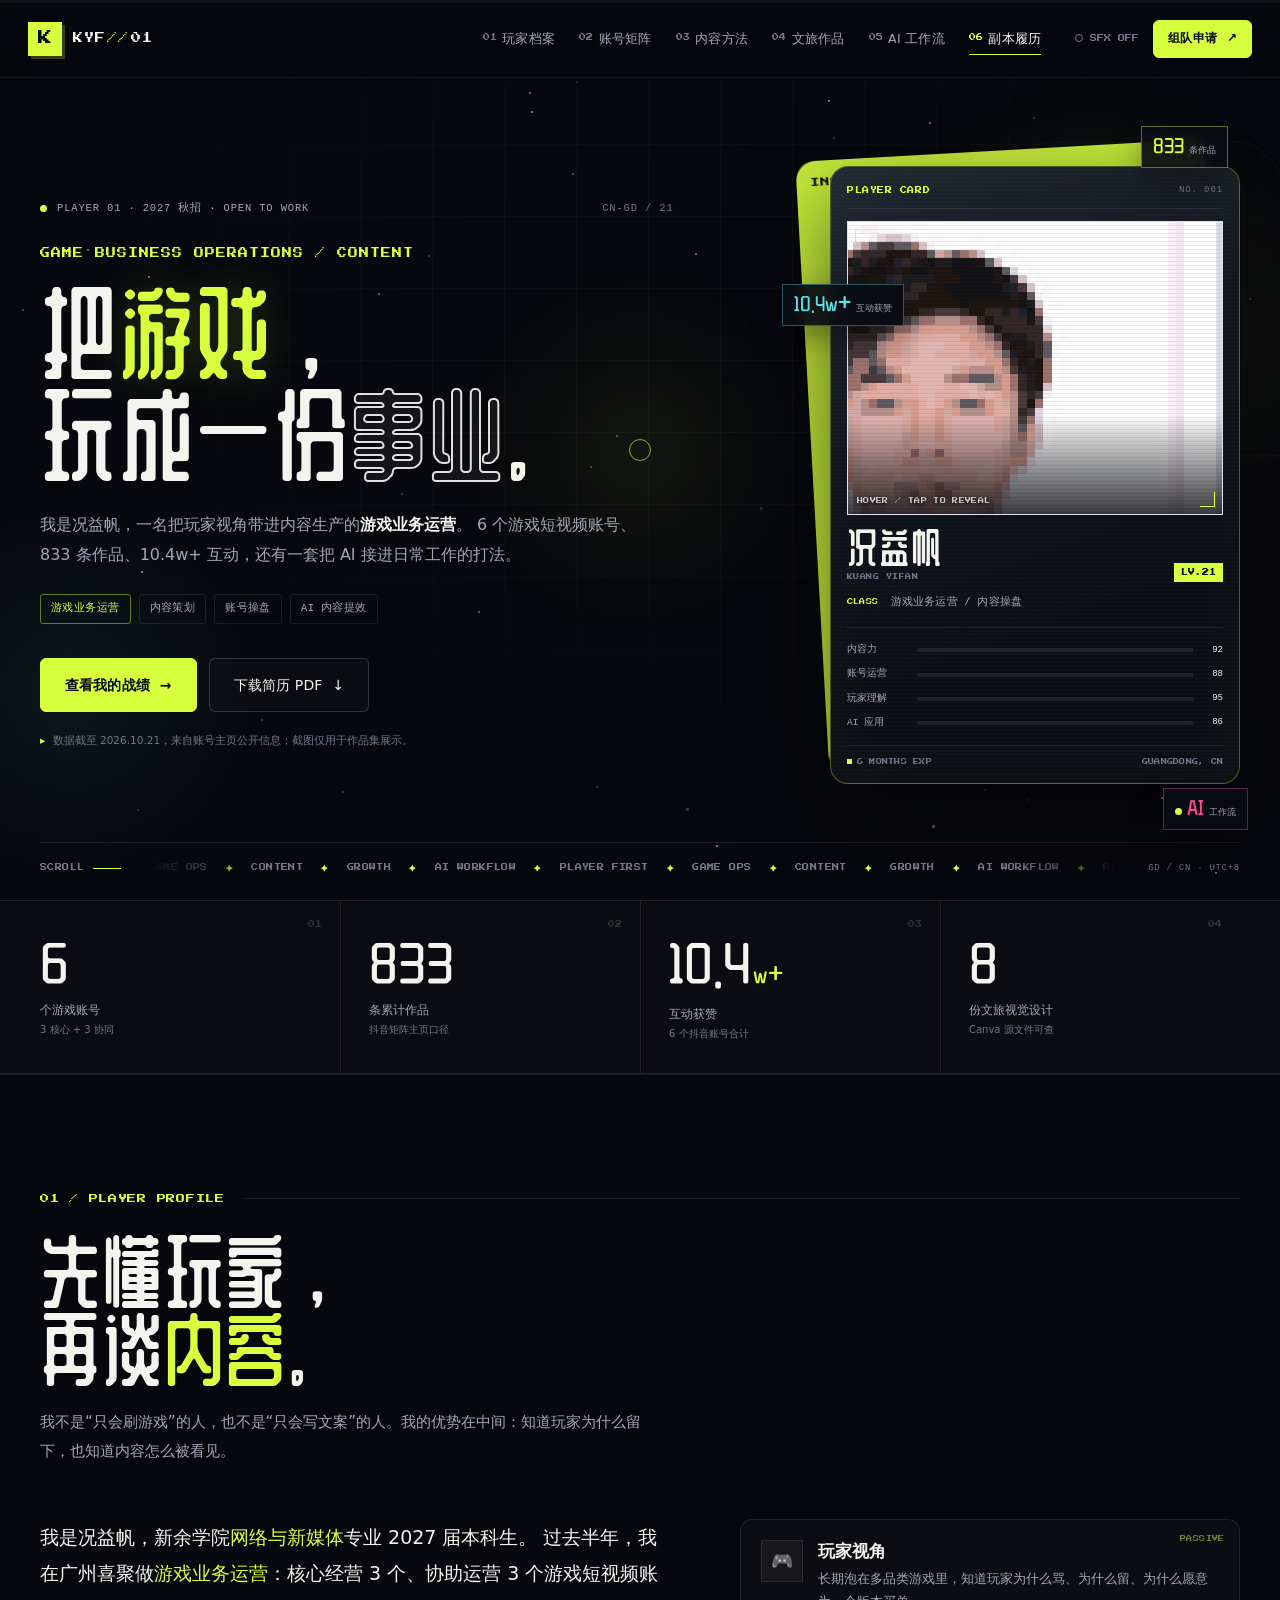
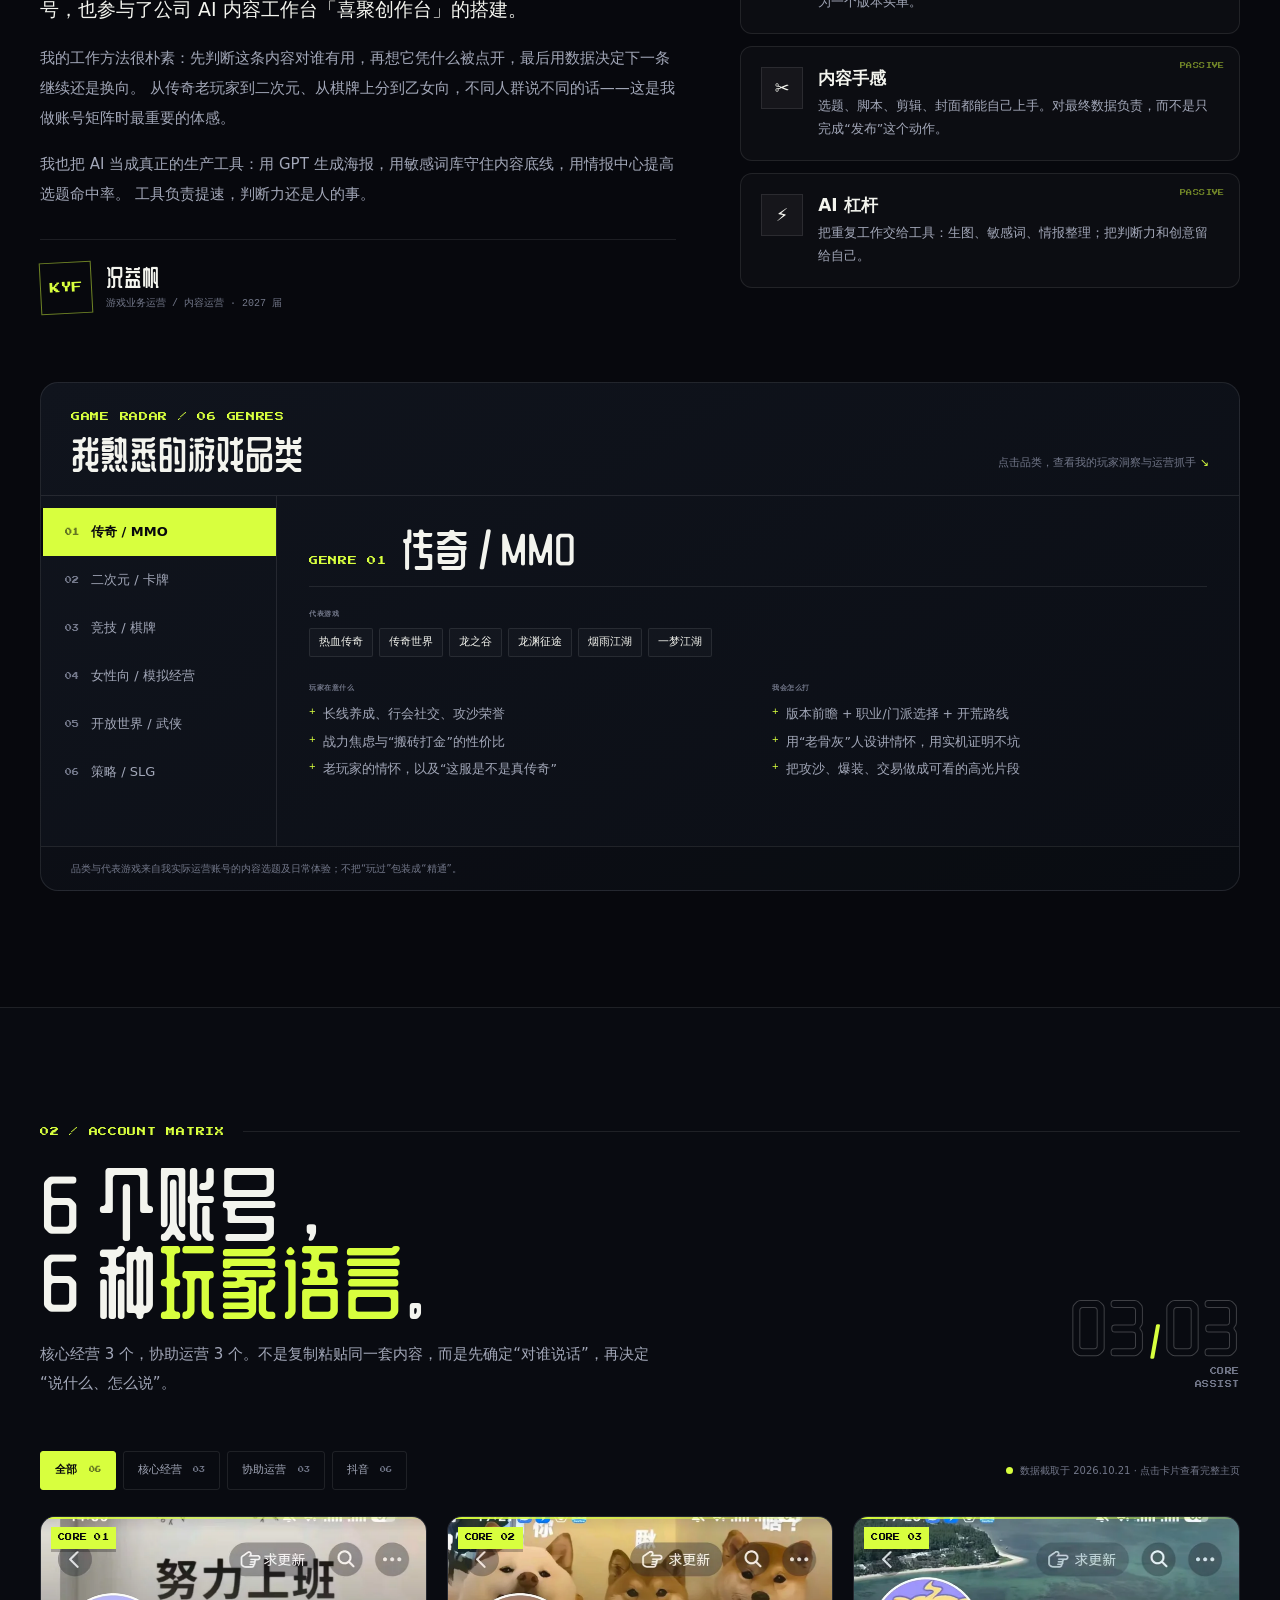
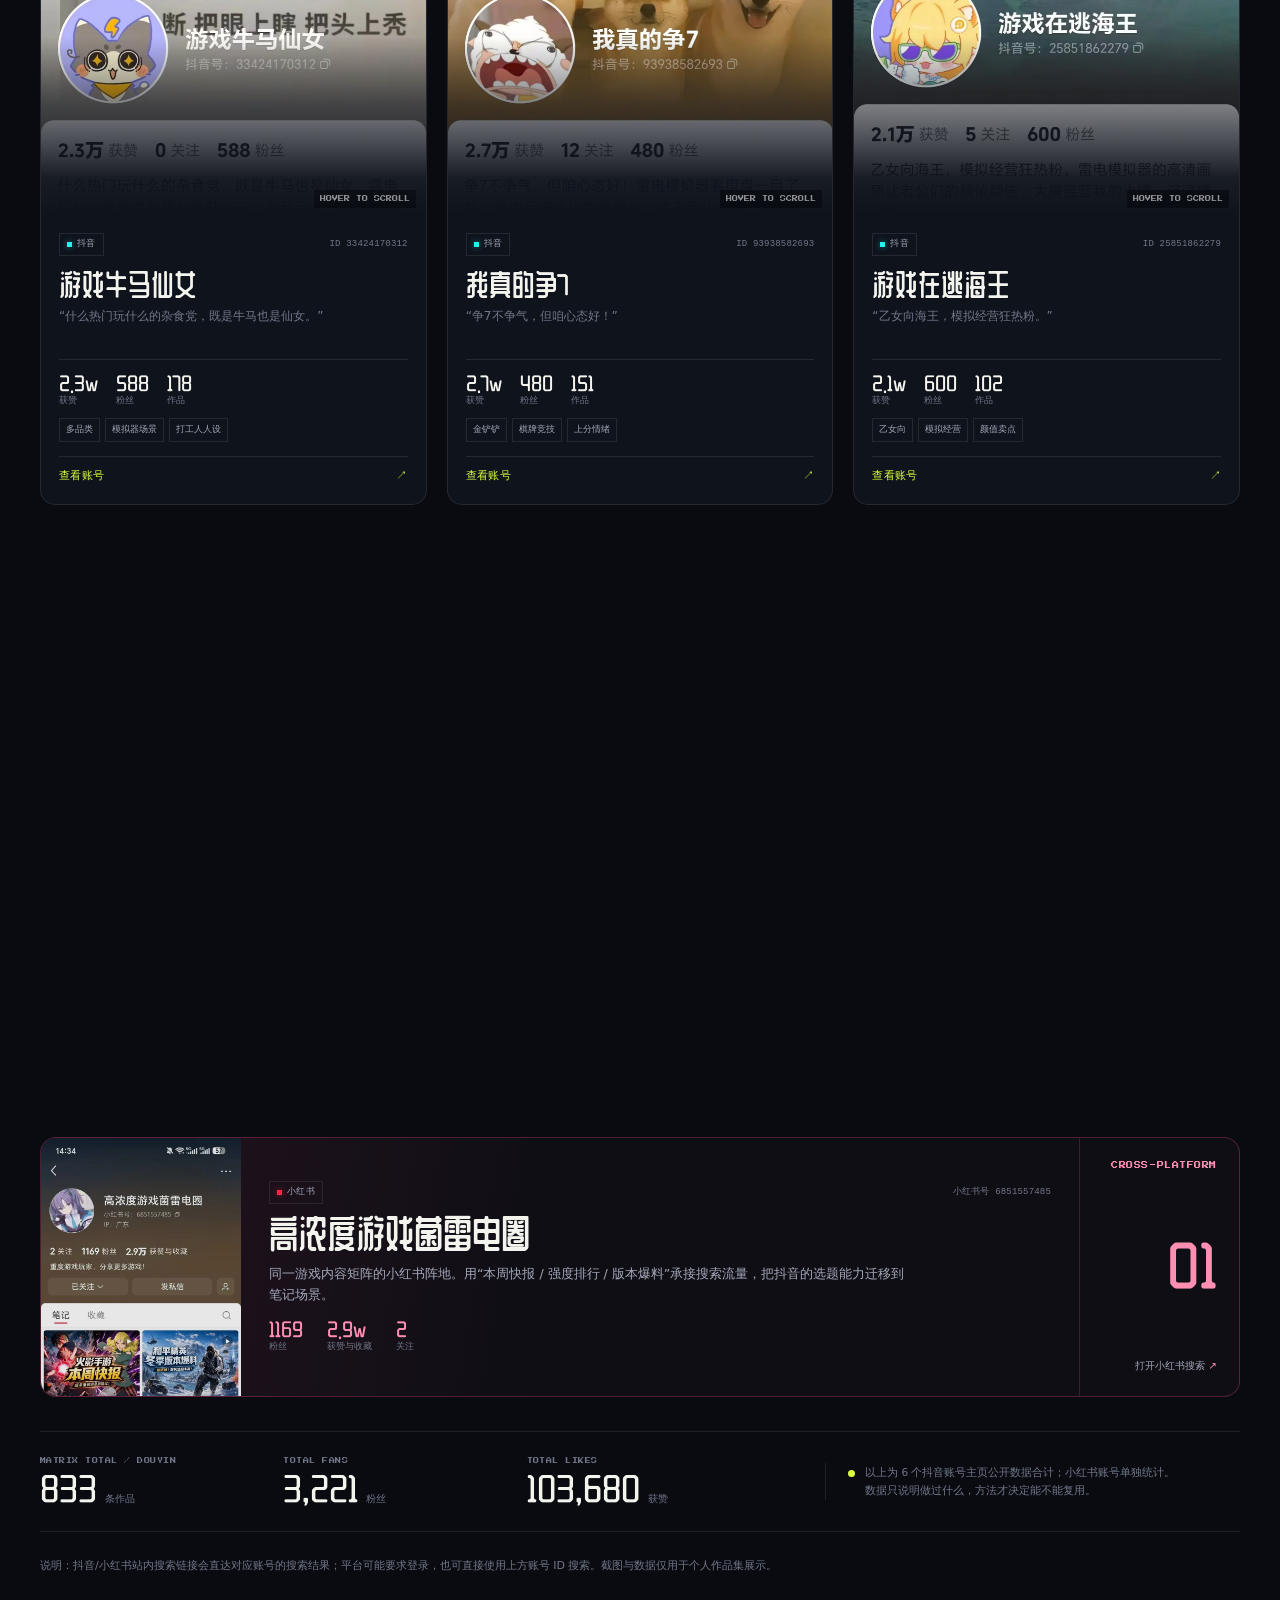
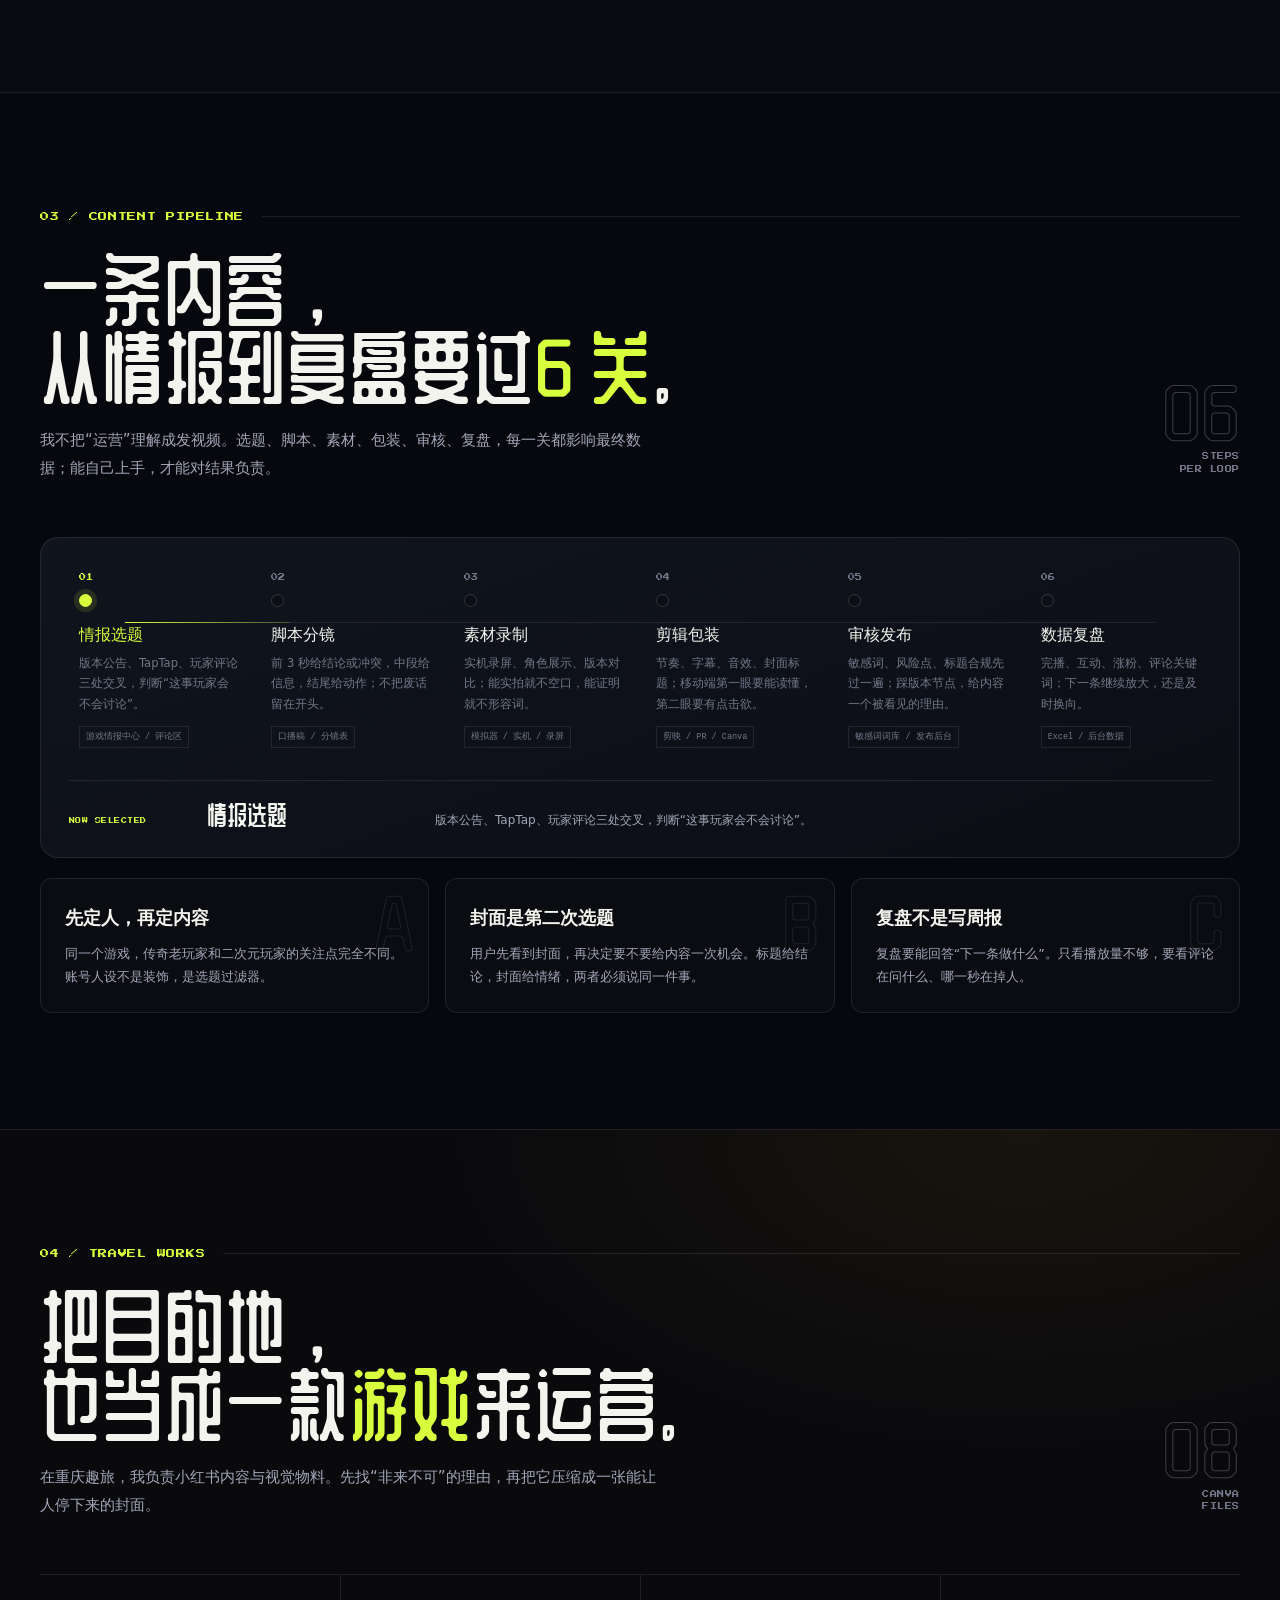
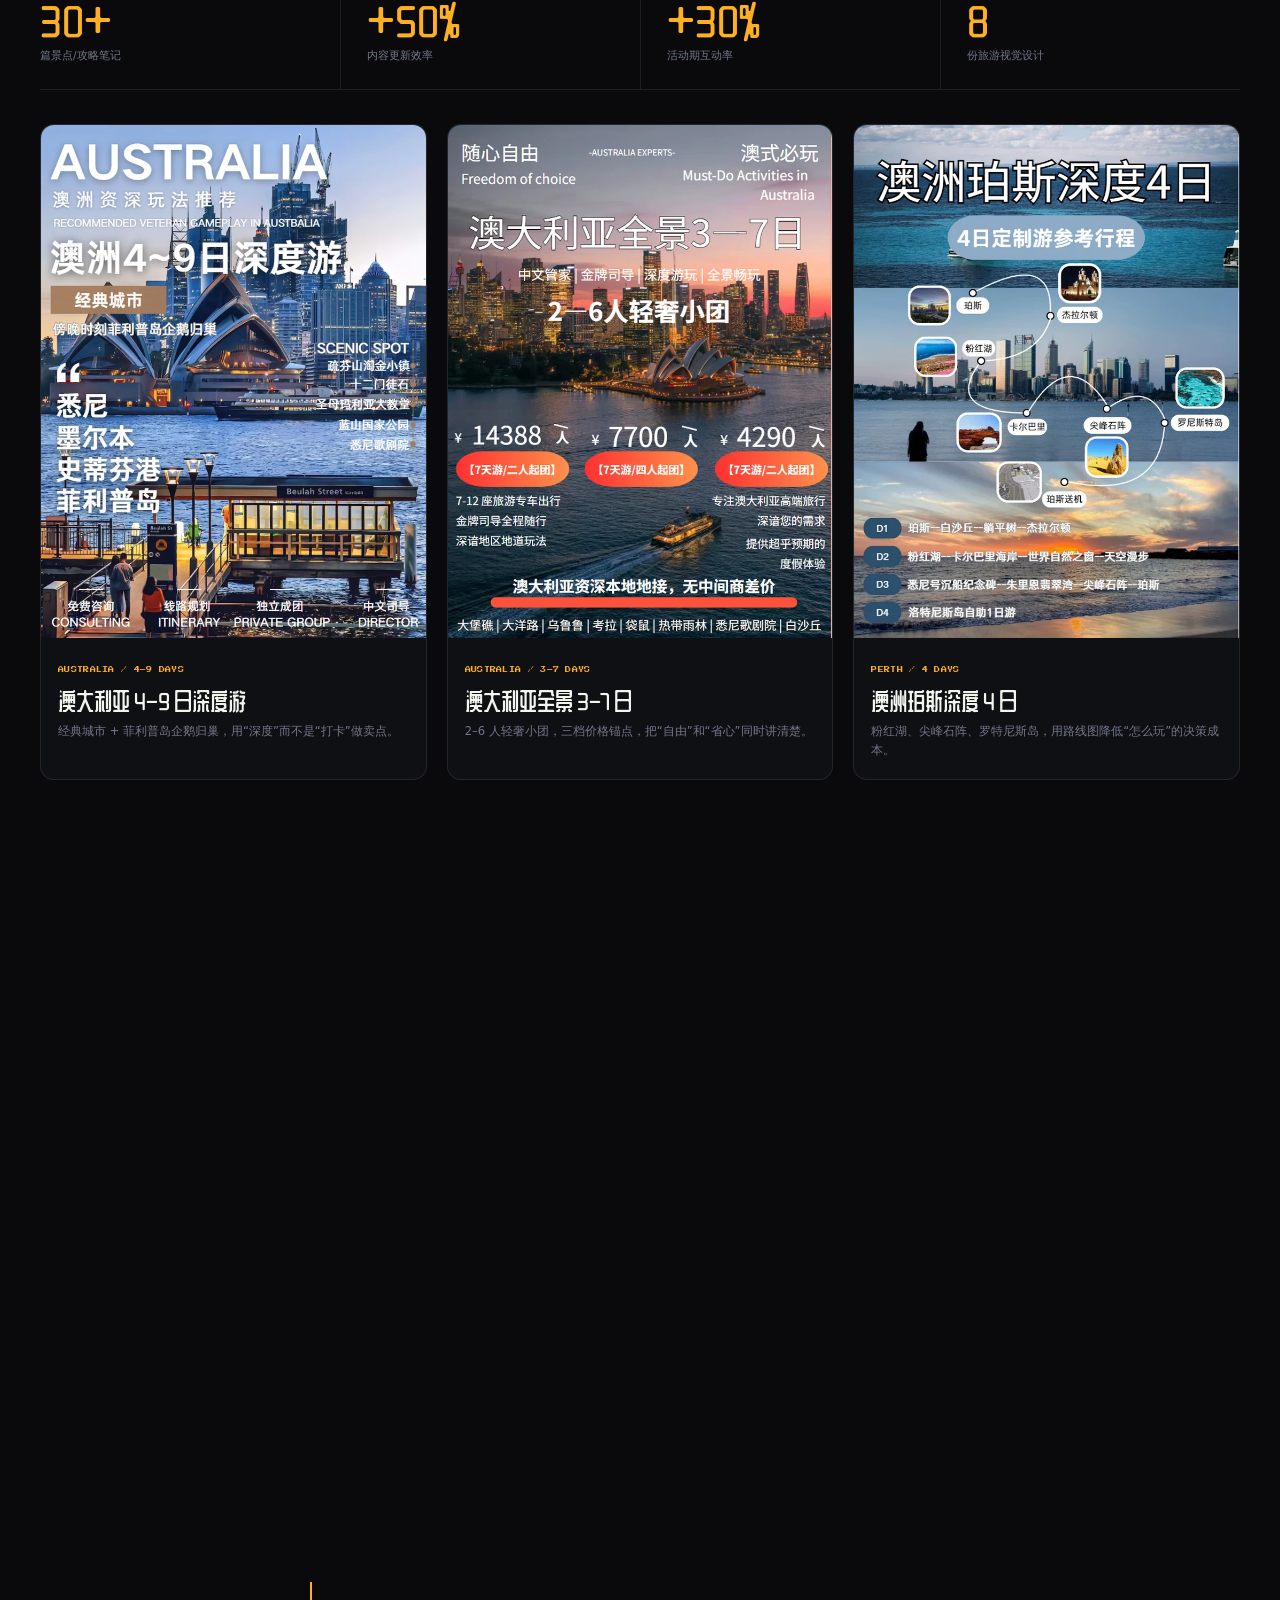
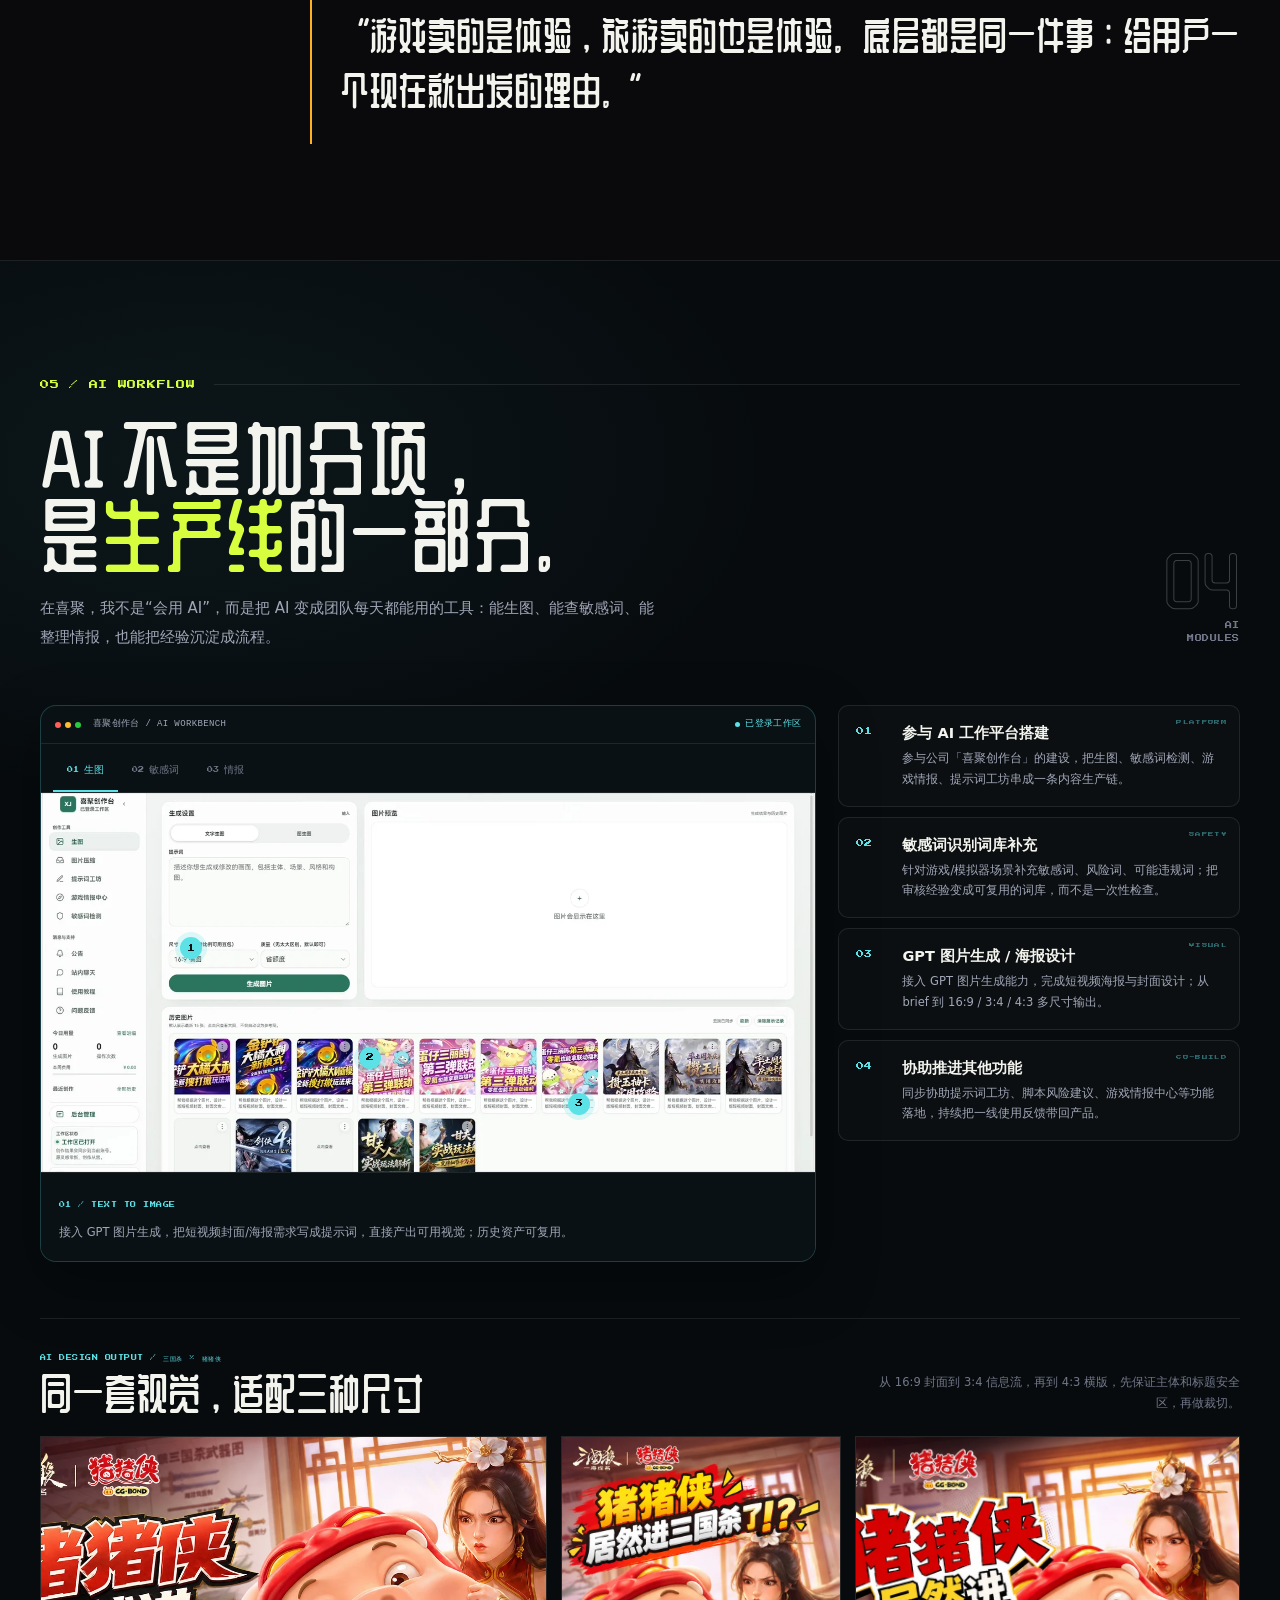
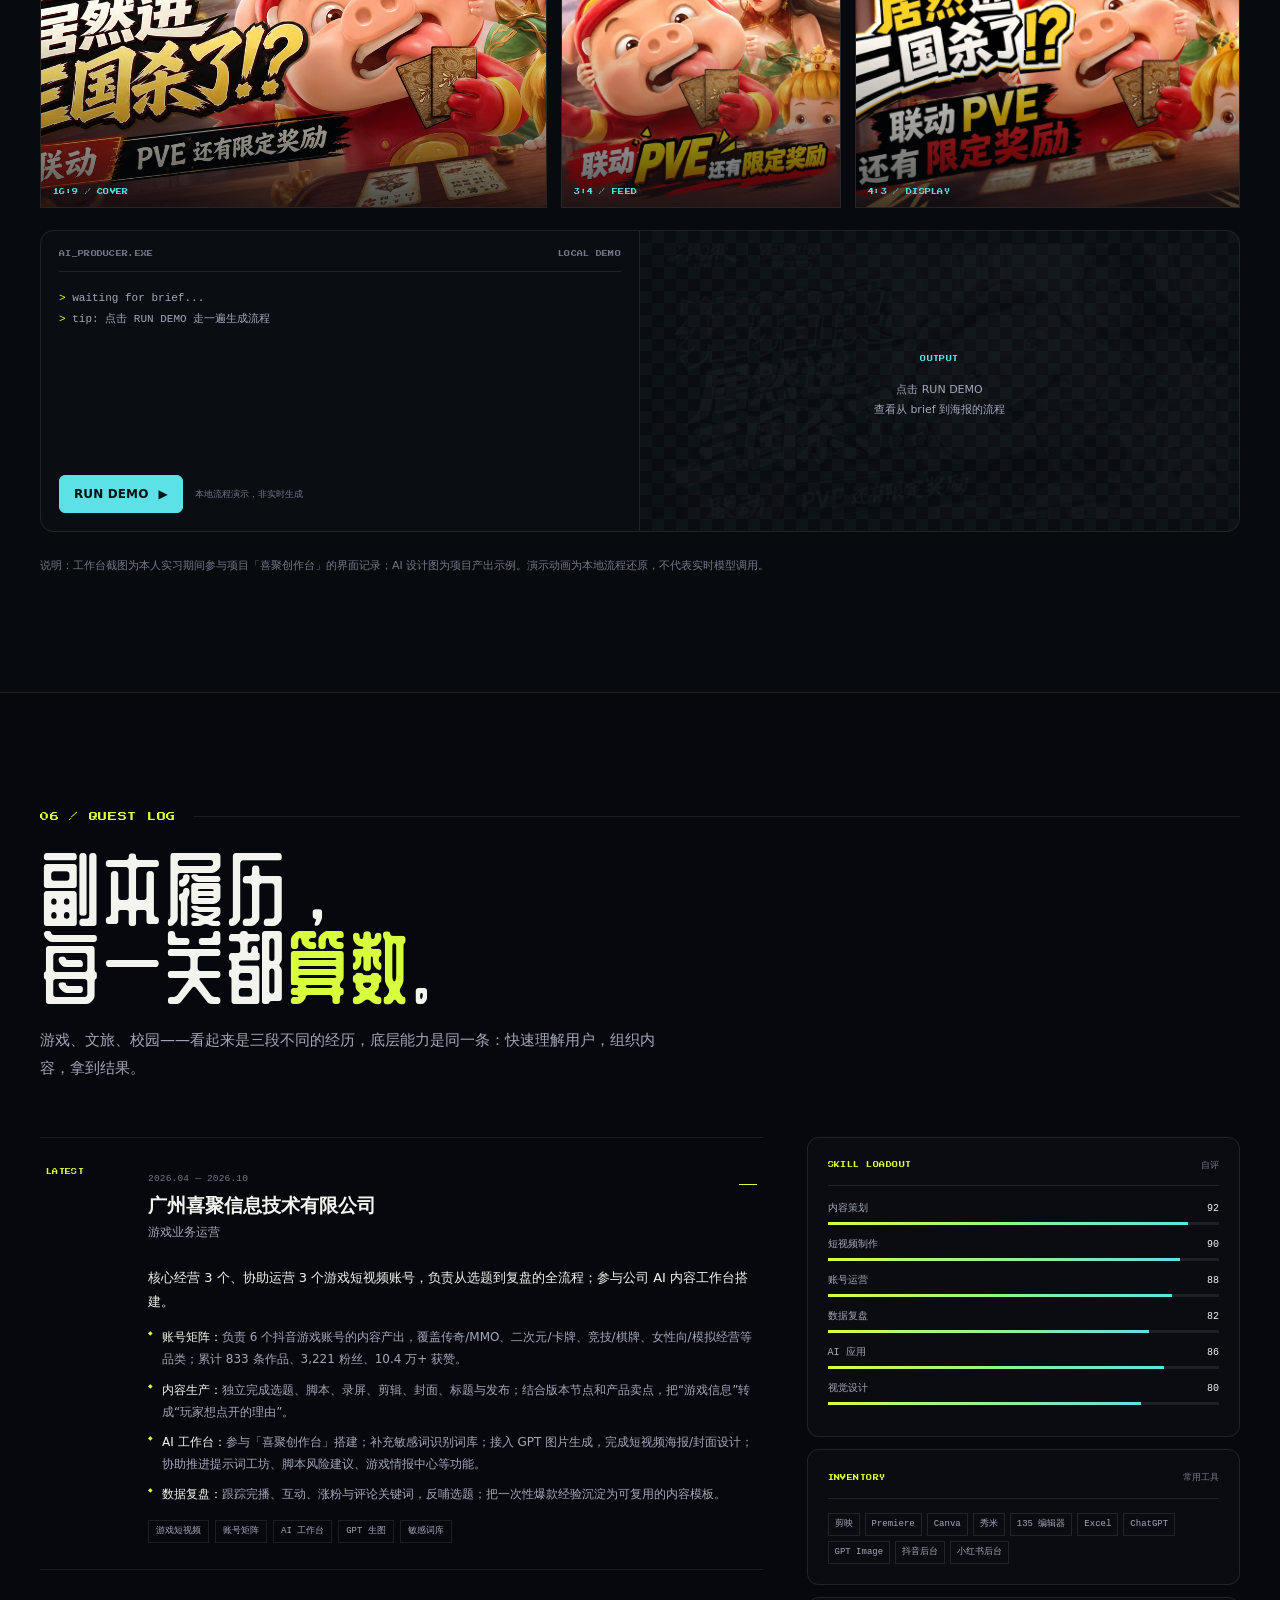
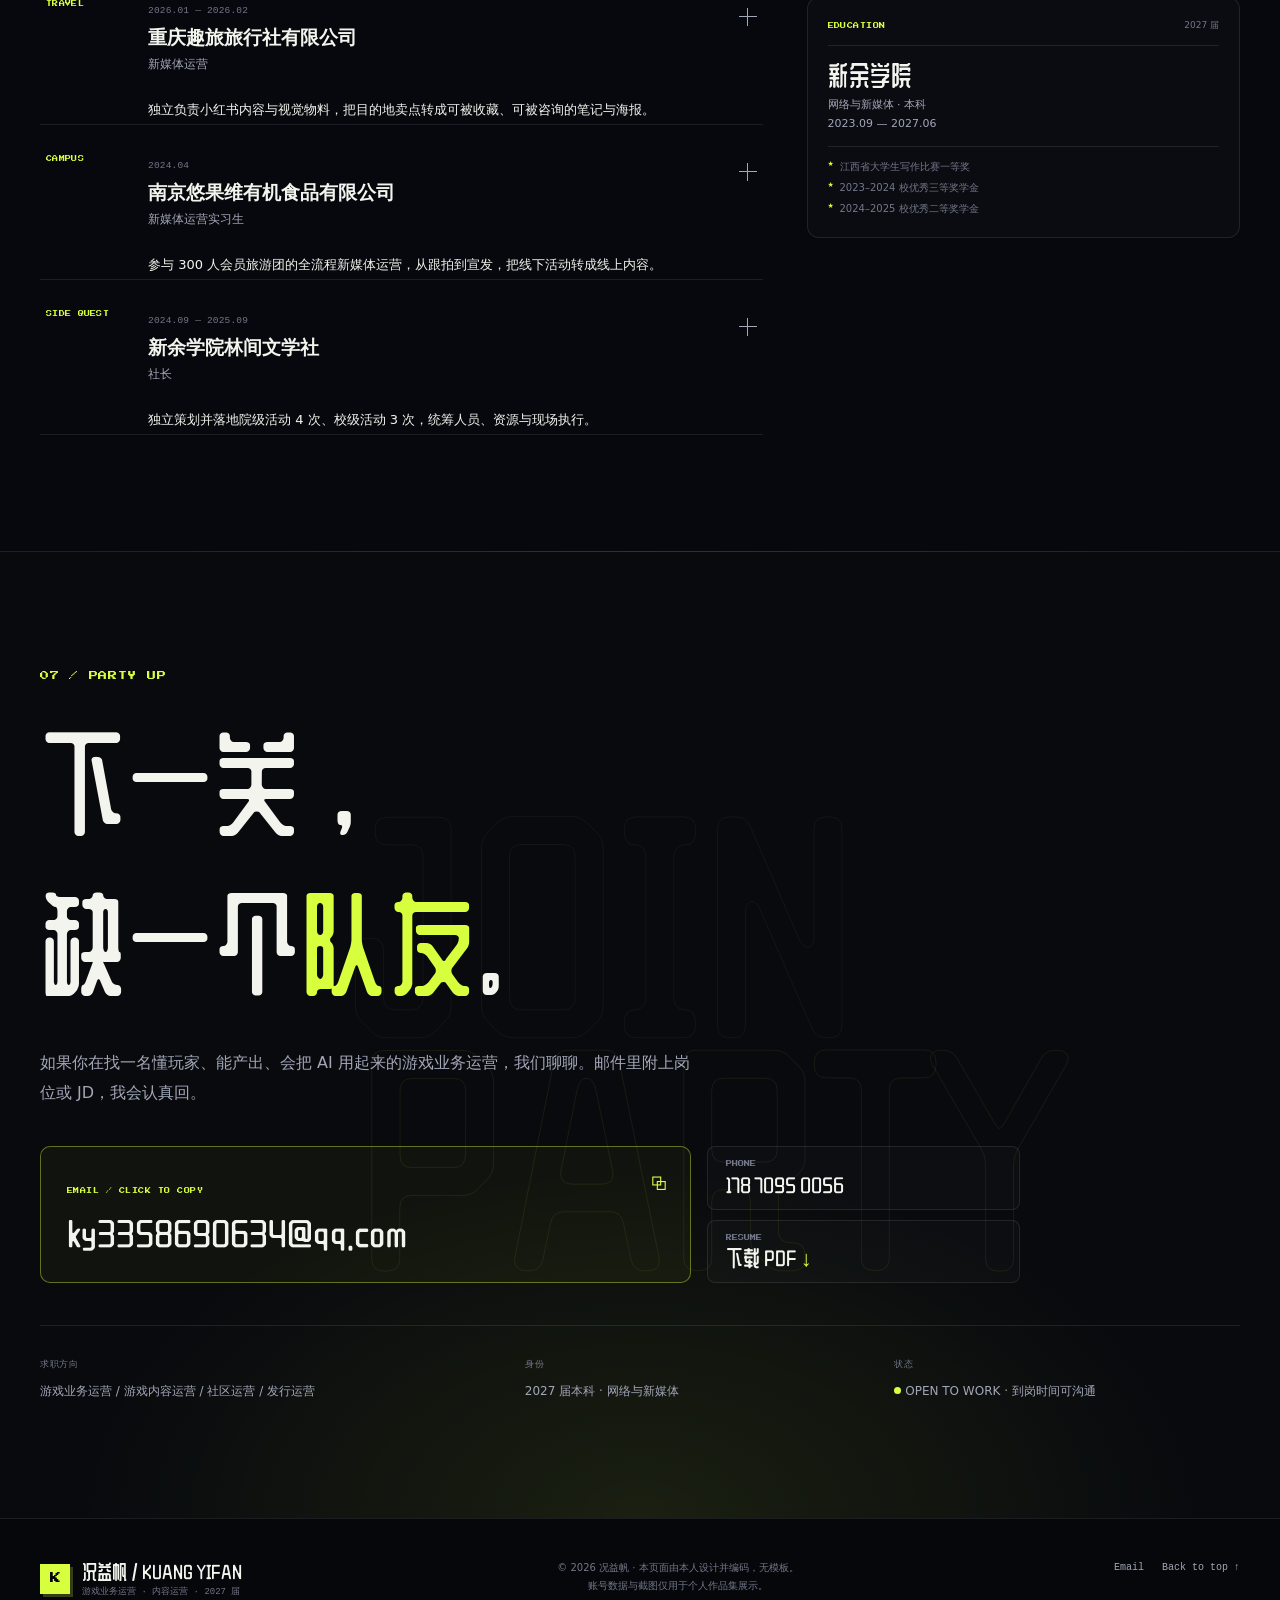
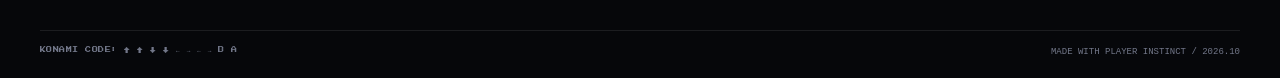
==== index.html @ 253795db "Deploy 况益帆 game operations portfolio" ====
<!doctype html>
<html lang="zh-CN" class="js">
<head>
  <meta charset="utf-8">
  <meta name="viewport" content="width=device-width, initial-scale=1">
  <title>况益帆 | 游戏业务运营 · 2027 秋招作品集</title>
  <meta name="description" content="况益帆，2027 届网络与新媒体本科，游戏业务运营。6 个游戏短视频账号、833 条作品、10.4w+ 互动；参与搭建公司 AI 内容工作台。懂玩家，也懂把内容做出声量。">
  <meta name="theme-color" content="#07080d">
  <link rel="canonical" href="https://kyfgzq.github.io/kuangyifan-portfolio/">
  <meta property="og:title" content="况益帆 | 游戏业务运营 · 2027 秋招">
  <meta property="og:description" content="把游戏玩成一份事业。6 个账号 / 833 条作品 / 10.4w+ 互动 / 一套 AI 内容工作流。">
  <meta property="og:type" content="website">
  <meta property="og:url" content="https://kyfgzq.github.io/kuangyifan-portfolio/">
  <meta property="og:image" content="https://kyfgzq.github.io/kuangyifan-portfolio/assets/brand/og.jpg">
  <meta property="og:image:width" content="1200">
  <meta property="og:image:height" content="630">
  <meta name="twitter:card" content="summary_large_image">
  <meta name="twitter:image" content="https://kyfgzq.github.io/kuangyifan-portfolio/assets/brand/og.jpg">
  <link rel="icon" href="assets/brand/favicon.svg" type="image/svg+xml">
  <link rel="preload" href="assets/brand/portrait-pixel.webp" as="image" type="image/webp">
  <link rel="stylesheet" href="assets/fonts/qingke.css">
  <link rel="stylesheet" href="assets/fonts/pixel.css">
  <link rel="stylesheet" href="assets/css/style.css">
  <script>document.documentElement.classList.add('js');</script>
  <noscript><style>.loader{display:none!important}body.is-loading{overflow:auto!important}.reveal{opacity:1!important;transform:none!important}</style></noscript>
</head>
<body class="is-loading">
  <a class="skip-link" href="#main">跳到主要内容</a>

  <div class="loader" id="loader" aria-hidden="true">
    <div class="loader__scan"></div>
    <div class="loader__box">
      <div class="loader__top"><span>NOW LOADING</span><span>PLAYER_01</span></div>
      <div class="loader__name">况益帆<span> / KUANG YIFAN</span></div>
      <div class="loader__track"><i id="loaderBar"></i></div>
      <div class="loader__bottom"><span id="loaderPct">0%</span><button type="button" id="skipLoader">SKIP &gt;&gt;</button></div>
    </div>
    <p class="loader__hint">正在读取玩家存档 · 请稍候</p>
  </div>

  <div class="cursor-glow" aria-hidden="true"></div>
  <div class="cursor-ring" aria-hidden="true"></div>
  <div class="scroll-progress" aria-hidden="true"><i id="progressBar"></i></div>
  <div class="confetti-layer" id="confettiLayer" aria-hidden="true"></div>

  <header class="site-header" id="top">
    <div class="nav-shell">
      <a class="brand" href="#top" aria-label="况益帆 首页">
        <span class="brand__mark" aria-hidden="true">K</span>
        <span class="brand__text">KYF<span>//</span>01</span>
      </a>
      <nav class="nav" id="siteNav" aria-label="主导航">
        <a href="#about"><i>01</i>玩家档案</a>
        <a href="#accounts"><i>02</i>账号矩阵</a>
        <a href="#method"><i>03</i>内容方法</a>
        <a href="#travel"><i>04</i>文旅作品</a>
        <a href="#ai"><i>05</i>AI 工作流</a>
        <a href="#experience"><i>06</i>副本履历</a>
      </nav>
      <div class="nav-actions">
        <button class="sfx-toggle" id="sfxToggle" type="button" aria-pressed="false" title="开关界面音效">
          <span class="sfx-dot"></span><span class="sfx-label">SFX OFF</span>
        </button>
        <a class="btn btn--small btn--lime" href="#contact">组队申请 <span aria-hidden="true">↗</span></a>
        <button class="menu-toggle" id="menuToggle" type="button" aria-controls="mobileMenu" aria-expanded="false" aria-label="打开菜单">
          <span></span><span></span>
        </button>
      </div>
    </div>
  </header>

  <div class="mobile-menu" id="mobileMenu" aria-hidden="true">
    <div class="mobile-menu__inner">
      <p class="pixel-label">SELECT STAGE</p>
      <a href="#about"><span>01</span>玩家档案</a>
      <a href="#accounts"><span>02</span>账号矩阵</a>
      <a href="#method"><span>03</span>内容方法</a>
      <a href="#travel"><span>04</span>文旅作品</a>
      <a href="#ai"><span>05</span>AI 工作流</a>
      <a href="#experience"><span>06</span>副本履历</a>
      <a href="#contact"><span>07</span>组队申请</a>
      <div class="mobile-menu__foot">
        <a href="mailto:ky3358690634@qq.com">ky3358690634@qq.com</a>
        <a href="tel:17870950056">178 7095 0056</a>
      </div>
    </div>
  </div>

  <main id="main">
    <section class="hero" id="hero" aria-labelledby="heroTitle">
      <div class="hero__grid" aria-hidden="true"></div>
      <div class="hero__glow hero__glow--a" aria-hidden="true"></div>
      <div class="hero__glow hero__glow--b" aria-hidden="true"></div>
      <div class="hero__stars" id="heroStars" aria-hidden="true"></div>
      <div class="hero__ghost" aria-hidden="true">01</div>

      <div class="wrap hero__wrap">
        <div class="hero__copy">
          <div class="status-line reveal" data-delay="0">
            <span class="status-dot"></span>
            <span>PLAYER 01 · 2027 秋招 · OPEN TO WORK</span>
            <span class="status-code">CN-GD / 21</span>
          </div>

          <p class="hero__kicker reveal" data-delay="1">GAME BUSINESS OPERATIONS / CONTENT</p>

          <h1 class="hero__title reveal" data-delay="2" id="heroTitle">
            <span class="hero__line">把<span class="hl">游戏</span>，</span>
            <span class="hero__line">玩成一份<span class="outline">事业</span>。</span>
          </h1>

          <p class="hero__lead reveal" data-delay="3">
            我是况益帆，一名把玩家视角带进内容生产的<strong>游戏业务运营</strong>。
            6 个游戏短视频账号、833 条作品、10.4w+ 互动，还有一套把 AI 接进日常工作的打法。
          </p>

          <div class="hero__tags reveal" data-delay="4" aria-label="岗位方向">
            <span>游戏业务运营</span>
            <span>内容策划</span>
            <span>账号操盘</span>
            <span>AI 内容提效</span>
          </div>

          <div class="hero__cta reveal" data-delay="5">
            <a class="btn btn--lime btn--big" href="#accounts">查看我的战绩 <span class="btn__arrow" aria-hidden="true">→</span></a>
            <a class="btn btn--ghost btn--big" href="assets/KuangYifan-Resume.pdf" download>下载简历 PDF <span aria-hidden="true">↓</span></a>
          </div>

          <p class="hero__note reveal" data-delay="6">
            <span aria-hidden="true">▸</span> 数据截至 2026.10.21，来自账号主页公开信息；截图仅用于作品集展示。
          </p>
        </div>

        <div class="hero__card-wrap reveal" data-delay="3">
          <div class="player-card" id="playerCard" data-parallax="14">
            <div class="player-card__back" aria-hidden="true">
              <span>INSERT</span><span>COIN</span>
            </div>
            <div class="player-card__inner">
              <div class="player-card__top">
                <span class="pixel-label">PLAYER CARD</span>
                <span class="player-card__no">NO. 001</span>
              </div>

              <div class="player-portrait" id="portraitToggle" tabindex="0" role="button" aria-label="切换像素头像与真实照片" aria-pressed="false">
                <img class="player-portrait__pixel" src="assets/brand/portrait-pixel.webp" alt="况益帆的像素风头像" width="368" height="656">
                <img class="player-portrait__real" src="assets/brand/portrait.webp" alt="况益帆的照片" width="327" height="606">
                <span class="player-portrait__hint">HOVER / TAP TO REVEAL</span>
                <span class="player-portrait__corner player-portrait__corner--tl" aria-hidden="true"></span>
                <span class="player-portrait__corner player-portrait__corner--br" aria-hidden="true"></span>
              </div>

              <div class="player-card__id">
                <div>
                  <h2>况益帆</h2>
                  <p>KUANG YIFAN</p>
                </div>
                <span class="lv">LV.21</span>
              </div>

              <p class="player-card__class"><span>CLASS</span> 游戏业务运营 / 内容操盘</p>

              <div class="attrs" aria-label="自评能力属性">
                <div class="attr"><span>内容力</span><i style="--v:92%"></i><b>92</b></div>
                <div class="attr"><span>账号运营</span><i style="--v:88%"></i><b>88</b></div>
                <div class="attr"><span>玩家理解</span><i style="--v:95%"></i><b>95</b></div>
                <div class="attr"><span>AI 应用</span><i style="--v:86%"></i><b>86</b></div>
              </div>

              <div class="player-card__foot">
                <span><i class="mini-dot"></i>6 MONTHS EXP</span>
                <span>GUANGDONG, CN</span>
              </div>
            </div>
          </div>

          <div class="float-chip float-chip--a" data-parallax="26">
            <b>833</b><span>条作品</span>
          </div>
          <div class="float-chip float-chip--b" data-parallax="34">
            <b>10.4w+</b><span>互动获赞</span>
          </div>
          <div class="float-chip float-chip--c" data-parallax="20">
            <span class="live-dot"></span><b>AI</b><span>工作流</span>
          </div>
        </div>
      </div>

      <div class="hero__foot wrap">
        <div class="hero__scroll"><span>SCROLL</span><i></i></div>
        <div class="hero__marquee" aria-hidden="true">
          <div class="marquee-track">
            <span>GAME OPS</span><b>✦</b><span>CONTENT</span><b>✦</b><span>GROWTH</span><b>✦</b><span>AI WORKFLOW</span><b>✦</b><span>PLAYER FIRST</span><b>✦</b>
            <span>GAME OPS</span><b>✦</b><span>CONTENT</span><b>✦</b><span>GROWTH</span><b>✦</b><span>AI WORKFLOW</span><b>✦</b><span>PLAYER FIRST</span><b>✦</b>
          </div>
        </div>
        <div class="hero__coords" aria-hidden="true">GD / CN · UTC+8</div>
      </div>
    </section>

    <section class="stat-strip" aria-label="关键数据">
      <div class="wrap stat-grid">
        <div class="stat reveal">
          <span class="stat__no">01</span>
          <strong class="count" data-count="6">6</strong>
          <p>个游戏账号<br><em>3 核心 + 3 协同</em></p>
        </div>
        <div class="stat reveal">
          <span class="stat__no">02</span>
          <strong class="count" data-count="833">833</strong>
          <p>条累计作品<br><em>抖音矩阵主页口径</em></p>
        </div>
        <div class="stat reveal">
          <span class="stat__no">03</span>
          <strong class="count" data-count="10.4" data-decimals="1">10.4</strong><small>w+</small>
          <p>互动获赞<br><em>6 个抖音账号合计</em></p>
        </div>
        <div class="stat reveal">
          <span class="stat__no">04</span>
          <strong class="count" data-count="8">8</strong>
          <p>份文旅视觉设计<br><em>Canva 源文件可查</em></p>
        </div>
      </div>
    </section>

    <section class="section section--about" id="about" aria-labelledby="aboutTitle">
      <div class="wrap">
        <header class="sec-head reveal">
          <div class="sec-head__label">
            <span class="pixel-label">01 / PLAYER PROFILE</span>
            <span class="sec-line"></span>
          </div>
          <div class="sec-head__main">
            <h2 id="aboutTitle">先懂玩家，<br>再谈<span class="hl">内容</span>。</h2>
            <p>我不是“只会刷游戏”的人，也不是“只会写文案”的人。我的优势在中间：知道玩家为什么留下，也知道内容怎么被看见。</p>
          </div>
        </header>

        <div class="about-grid">
          <div class="about-story reveal">
            <p class="about-story__lead">
              我是况益帆，新余学院<strong>网络与新媒体</strong>专业 2027 届本科生。
              过去半年，我在广州喜聚做<strong>游戏业务运营</strong>：核心经营 3 个、协助运营 3 个游戏短视频账号，也参与了公司 AI 内容工作台「喜聚创作台」的搭建。
            </p>
            <p>
              我的工作方法很朴素：先判断这条内容对谁有用，再想它凭什么被点开，最后用数据决定下一条继续还是换向。
              从传奇老玩家到二次元、从棋牌上分到乙女向，不同人群说不同的话——这是我做账号矩阵时最重要的体感。
            </p>
            <p>
              我也把 AI 当成真正的生产工具：用 GPT 生成海报，用敏感词库守住内容底线，用情报中心提高选题命中率。
              工具负责提速，判断力还是人的事。
            </p>
            <div class="about-sign">
              <span class="about-sign__mark" aria-hidden="true">KYF</span>
              <div>
                <b>况益帆</b>
                <small>游戏业务运营 / 内容运营 · 2027 届</small>
              </div>
            </div>
          </div>

          <div class="perks">
            <article class="perk reveal">
              <span class="perk__icon" aria-hidden="true">🎮</span>
              <div>
                <h3>玩家视角</h3>
                <p>长期泡在多品类游戏里，知道玩家为什么骂、为什么留、为什么愿意为一个版本买单。</p>
              </div>
              <span class="perk__tag">PASSIVE</span>
            </article>
            <article class="perk reveal">
              <span class="perk__icon" aria-hidden="true">✂️</span>
              <div>
                <h3>内容手感</h3>
                <p>选题、脚本、剪辑、封面都能自己上手。对最终数据负责，而不是只完成“发布”这个动作。</p>
              </div>
              <span class="perk__tag">PASSIVE</span>
            </article>
            <article class="perk reveal">
              <span class="perk__icon" aria-hidden="true">⚡</span>
              <div>
                <h3>AI 杠杆</h3>
                <p>把重复工作交给工具：生图、敏感词、情报整理；把判断力和创意留给自己。</p>
              </div>
              <span class="perk__tag">PASSIVE</span>
            </article>
          </div>
        </div>

        <div class="radar reveal" id="gameRadar">
          <div class="radar__head">
            <div>
              <p class="pixel-label">GAME RADAR / 06 GENRES</p>
              <h3>我熟悉的游戏品类</h3>
            </div>
            <p class="radar__hint">点击品类，查看我的玩家洞察与运营抓手 <span aria-hidden="true">↘</span></p>
          </div>

          <div class="radar__body">
            <div class="radar__tabs" role="tablist" aria-label="游戏品类">
              <button type="button" role="tab" aria-selected="true" aria-controls="genre-mmo" id="tab-mmo" data-genre="mmo"><span>01</span>传奇 / MMO</button>
              <button type="button" role="tab" aria-selected="false" aria-controls="genre-acg" id="tab-acg" data-genre="acg"><span>02</span>二次元 / 卡牌</button>
              <button type="button" role="tab" aria-selected="false" aria-controls="genre-comp" id="tab-comp" data-genre="comp"><span>03</span>竞技 / 棋牌</button>
              <button type="button" role="tab" aria-selected="false" aria-controls="genre-josei" id="tab-josei" data-genre="josei"><span>04</span>女性向 / 模拟经营</button>
              <button type="button" role="tab" aria-selected="false" aria-controls="genre-open" id="tab-open" data-genre="open"><span>05</span>开放世界 / 武侠</button>
              <button type="button" role="tab" aria-selected="false" aria-controls="genre-slg" id="tab-slg" data-genre="slg"><span>06</span>策略 / SLG</button>
            </div>

            <div class="radar__panels">
              <div class="genre-panel is-active" id="genre-mmo" role="tabpanel" aria-labelledby="tab-mmo">
                <div class="genre-panel__top"><span class="pixel-label">GENRE 01</span><h4>传奇 / MMO</h4></div>
                <div class="genre-block"><h5>代表游戏</h5><p class="chip-row"><span>热血传奇</span><span>传奇世界</span><span>龙之谷</span><span>龙渊征途</span><span>烟雨江湖</span><span>一梦江湖</span></p></div>
                <div class="genre-cols">
                  <div><h5>玩家在意什么</h5><ul><li>长线养成、行会社交、攻沙荣誉</li><li>战力焦虑与“搬砖打金”的性价比</li><li>老玩家的情怀，以及“这服是不是真传奇”</li></ul></div>
                  <div><h5>我会怎么打</h5><ul><li>版本前瞻 + 职业/门派选择 + 开荒路线</li><li>用“老骨灰”人设讲情怀，用实机证明不坑</li><li>把攻沙、爆装、交易做成可看的高光片段</li></ul></div>
                </div>
              </div>

              <div class="genre-panel" id="genre-acg" role="tabpanel" aria-labelledby="tab-acg" hidden>
                <div class="genre-panel__top"><span class="pixel-label">GENRE 02</span><h4>二次元 / 卡牌</h4></div>
                <div class="genre-block"><h5>代表游戏</h5><p class="chip-row"><span>火影忍者手游</span><span>阴阳师</span><span>重返未来 1999</span><span>光遇</span><span>第五人格</span></p></div>
                <div class="genre-cols">
                  <div><h5>玩家在意什么</h5><ul><li>角色爱、卡面审美、剧情关系</li><li>抽卡规划：抽不抽、练不练、怎么配</li><li>版本强度与“值不值得回坑”</li></ul></div>
                  <div><h5>我会怎么打</h5><ul><li>角色测评先给结论，再讲配队与抽取优先级</li><li>高审美封面承接角色情绪，标题承接搜索需求</li><li>版本爆料、活动攻略、二创氛围三线并行</li></ul></div>
                </div>
              </div>

              <div class="genre-panel" id="genre-comp" role="tabpanel" aria-labelledby="tab-comp" hidden>
                <div class="genre-panel__top"><span class="pixel-label">GENRE 03</span><h4>竞技 / 棋牌</h4></div>
                <div class="genre-block"><h5>代表游戏</h5><p class="chip-row"><span>金铲铲之战</span><span>和平精英</span><span>三国杀</span></p></div>
                <div class="genre-cols">
                  <div><h5>玩家在意什么</h5><ul><li>段位、版本答案、上分效率</li><li>“这套阵容/这把枪到底行不行”</li><li>版本更新后的信息差</li></ul></div>
                  <div><h5>我会怎么打</h5><ul><li>强度排行、阵容/枪械推荐、实战复盘</li><li>标题直接给结论，封面用排行/对比制造点击理由</li><li>评论区收集分段痛点，反哺下一条选题</li></ul></div>
                </div>
              </div>

              <div class="genre-panel" id="genre-josei" role="tabpanel" aria-labelledby="tab-josei" hidden>
                <div class="genre-panel__top"><span class="pixel-label">GENRE 04</span><h4>女性向 / 模拟经营</h4></div>
                <div class="genre-block"><h5>代表游戏</h5><p class="chip-row"><span>光与夜之恋</span><span>未定事件簿</span><span>鹅鸭杀</span><span>小镇经营类</span></p></div>
                <div class="genre-cols">
                  <div><h5>玩家在意什么</h5><ul><li>陪伴感、角色关系、卡面与剧情</li><li>低门槛社交与轻松整活</li><li>活动福利、入坑/回坑成本</li></ul></div>
                  <div><h5>我会怎么打</h5><ul><li>角色/卡面情绪先行，攻略信息后置</li><li>用“入坑少走弯路”“零氪也能拿”降低决策成本</li><li>大屏沉浸感、高清画质作为模拟器场景卖点</li></ul></div>
                </div>
              </div>

              <div class="genre-panel" id="genre-open" role="tabpanel" aria-labelledby="tab-open" hidden>
                <div class="genre-panel__top"><span class="pixel-label">GENRE 05</span><h4>开放世界 / 武侠</h4></div>
                <div class="genre-block"><h5>代表游戏</h5><p class="chip-row"><span>燕云十六声</span><span>一梦江湖</span><span>烟雨江湖</span></p></div>
                <div class="genre-cols">
                  <div><h5>玩家在意什么</h5><ul><li>探索感、江湖氛围、门派与武学</li><li>画面表现与“值不值得入坑”</li><li>版本新地图、新玩法的信息密度</li></ul></div>
                  <div><h5>我会怎么打</h5><ul><li>地图/奇遇/门派选择做“可收藏”的攻略</li><li>版本前瞻用实机画面建立期待</li><li>把“江湖感”转成视觉封面与氛围文案</li></ul></div>
                </div>
              </div>

              <div class="genre-panel" id="genre-slg" role="tabpanel" aria-labelledby="tab-slg" hidden>
                <div class="genre-panel__top"><span class="pixel-label">GENRE 06</span><h4>策略 / SLG</h4></div>
                <div class="genre-block"><h5>代表游戏</h5><p class="chip-row"><span>三国杀</span><span>三国题材 SLG</span><span>阵容博弈类</span></p></div>
                <div class="genre-cols">
                  <div><h5>玩家在意什么</h5><ul><li>阵容博弈、联盟协作、长线付费</li><li>开荒效率与赛季生态</li><li>武将/战法搭配的最优解</li></ul></div>
                  <div><h5>我会怎么打</h5><ul><li>用“阵容排行/开荒路线”承接强搜索需求</li><li>把复杂机制拆成一张图、三步走</li><li>联动/版本节点做限定内容，放大品牌声量</li></ul></div>
                </div>
              </div>
            </div>
          </div>
          <p class="radar__note">品类与代表游戏来自我实际运营账号的内容选题及日常体验；不把“玩过”包装成“精通”。</p>
        </div>
      </div>
    </section>

    <section class="section section--accounts" id="accounts" aria-labelledby="accountsTitle">
      <div class="wrap">
        <header class="sec-head reveal">
          <div class="sec-head__label">
            <span class="pixel-label">02 / ACCOUNT MATRIX</span>
            <span class="sec-line"></span>
          </div>
          <div class="sec-head__main">
            <h2 id="accountsTitle">6 个账号，<br>6 种<span class="hl">玩家语言</span>。</h2>
            <p>核心经营 3 个，协助运营 3 个。不是复制粘贴同一套内容，而是先确定“对谁说话”，再决定“说什么、怎么说”。</p>
          </div>
          <div class="sec-head__aside">
            <span class="big-num">03<span>/</span>03</span>
            <p>CORE<br>ASSIST</p>
          </div>
        </header>

        <div class="account-toolbar reveal">
          <div class="filters" role="group" aria-label="筛选账号">
            <button type="button" class="filter is-active" data-filter="all" aria-pressed="true">全部 <span>06</span></button>
            <button type="button" class="filter" data-filter="core" aria-pressed="false">核心经营 <span>03</span></button>
            <button type="button" class="filter" data-filter="assist" aria-pressed="false">协助运营 <span>03</span></button>
            <button type="button" class="filter" data-filter="douyin" aria-pressed="false">抖音 <span>06</span></button>
          </div>
          <p class="toolbar-note"><span class="live-dot"></span> 数据截取于 2026.10.21 · 点击卡片查看完整主页</p>
        </div>

        <div class="account-grid" id="accountGrid">
          <article class="account-card account-card--core reveal" data-account="niuma" data-tier="core" data-platform="douyin" tabindex="0" role="button" aria-label="查看账号 游戏牛马仙女 的详情">
            <div class="account-card__shot">
              <img src="assets/accounts/douyin-niuma.webp" alt="游戏牛马仙女 抖音主页截图" width="760" height="1673">
              <span class="tier-badge">CORE 01</span>
              <span class="shot-hint">HOVER TO SCROLL</span>
              <span class="shot-fade" aria-hidden="true"></span>
            </div>
            <div class="account-card__body">
              <div class="account-meta"><span class="platform platform--dy">抖音</span><span class="account-id">ID 33424170312</span></div>
              <h3>游戏牛马仙女</h3>
              <p class="account-quote">“什么热门玩什么的杂食党，既是牛马也是仙女。”</p>
              <div class="account-stats">
                <span><b>2.3w</b>获赞</span><span><b>588</b>粉丝</span><span><b>178</b>作品</span>
              </div>
              <div class="account-tags"><span>多品类</span><span>模拟器场景</span><span>打工人人设</span></div>
              <span class="account-open">查看账号 <i aria-hidden="true">↗</i></span>
            </div>
          </article>

          <article class="account-card account-card--core reveal" data-account="zheng7" data-tier="core" data-platform="douyin" tabindex="0" role="button" aria-label="查看账号 我真的争7 的详情">
            <div class="account-card__shot">
              <img src="assets/accounts/douyin-zheng7.webp" alt="我真的争7 抖音主页截图" width="760" height="1673">
              <span class="tier-badge">CORE 02</span>
              <span class="shot-hint">HOVER TO SCROLL</span>
              <span class="shot-fade" aria-hidden="true"></span>
            </div>
            <div class="account-card__body">
              <div class="account-meta"><span class="platform platform--dy">抖音</span><span class="account-id">ID 93938582693</span></div>
              <h3>我真的争7</h3>
              <p class="account-quote">“争7不争气，但咱心态好！”</p>
              <div class="account-stats">
                <span><b>2.7w</b>获赞</span><span><b>480</b>粉丝</span><span><b>151</b>作品</span>
              </div>
              <div class="account-tags"><span>金铲铲</span><span>棋牌竞技</span><span>上分情绪</span></div>
              <span class="account-open">查看账号 <i aria-hidden="true">↗</i></span>
            </div>
          </article>

          <article class="account-card account-card--core reveal" data-account="haiwang" data-tier="core" data-platform="douyin" tabindex="0" role="button" aria-label="查看账号 游戏在逃海王 的详情">
            <div class="account-card__shot">
              <img src="assets/accounts/douyin-haiwang.webp" alt="游戏在逃海王 抖音主页截图" width="760" height="1673">
              <span class="tier-badge">CORE 03</span>
              <span class="shot-hint">HOVER TO SCROLL</span>
              <span class="shot-fade" aria-hidden="true"></span>
            </div>
            <div class="account-card__body">
              <div class="account-meta"><span class="platform platform--dy">抖音</span><span class="account-id">ID 25851862279</span></div>
              <h3>游戏在逃海王</h3>
              <p class="account-quote">“乙女向海王，模拟经营狂热粉。”</p>
              <div class="account-stats">
                <span><b>2.1w</b>获赞</span><span><b>600</b>粉丝</span><span><b>102</b>作品</span>
              </div>
              <div class="account-tags"><span>乙女向</span><span>模拟经营</span><span>颜值卖点</span></div>
              <span class="account-open">查看账号 <i aria-hidden="true">↗</i></span>
            </div>
          </article>

          <article class="account-card account-card--assist reveal" data-account="yabiao" data-tier="assist" data-platform="douyin" tabindex="0" role="button" aria-label="查看账号 传奇押镖人 的详情">
            <div class="account-card__shot">
              <img src="assets/accounts/douyin-yabiao.webp" alt="传奇押镖人 抖音主页截图" width="760" height="1673">
              <span class="tier-badge tier-badge--assist">ASSIST 01</span>
              <span class="shot-hint">HOVER TO SCROLL</span>
              <span class="shot-fade" aria-hidden="true"></span>
            </div>
            <div class="account-card__body">
              <div class="account-meta"><span class="platform platform--dy">抖音</span><span class="account-id">ID 50771178615</span></div>
              <h3>传奇押镖人</h3>
              <p class="account-quote">“十年老骨灰，只玩真传奇。”</p>
              <div class="account-stats">
                <span><b>1.4w</b>获赞</span><span><b>987</b>粉丝</span><span><b>103</b>作品</span>
              </div>
              <div class="account-tags"><span>传奇</span><span>MMO</span><span>情怀叙事</span></div>
              <span class="account-open">查看账号 <i aria-hidden="true">↗</i></span>
            </div>
          </article>

          <article class="account-card account-card--assist reveal" data-account="haima" data-tier="assist" data-platform="douyin" tabindex="0" role="button" aria-label="查看账号 海马濑人说是 的详情">
            <div class="account-card__shot">
              <img src="assets/accounts/douyin-haima.webp" alt="海马濑人说是 抖音主页截图" width="760" height="1673">
              <span class="tier-badge tier-badge--assist">ASSIST 02</span>
              <span class="shot-hint">HOVER TO SCROLL</span>
              <span class="shot-fade" aria-hidden="true"></span>
            </div>
            <div class="account-card__body">
              <div class="account-meta"><span class="platform platform--dy">抖音</span><span class="account-id">ID 21813125771</span></div>
              <h3>海马濑人说是</h3>
              <p class="account-quote">“动作游戏老炮，卡牌深度党。”</p>
              <div class="account-stats">
                <span><b>9617</b>获赞</span><span><b>329</b>粉丝</span><span><b>153</b>作品</span>
              </div>
              <div class="account-tags"><span>动作</span><span>卡牌</span><span>硬核攻略</span></div>
              <span class="account-open">查看账号 <i aria-hidden="true">↗</i></span>
            </div>
          </article>

          <article class="account-card account-card--assist reveal" data-account="eryou" data-tier="assist" data-platform="douyin" tabindex="0" role="button" aria-label="查看账号 二游兔 的详情">
            <div class="account-card__shot">
              <img src="assets/accounts/douyin-eryou.webp" alt="二游兔 抖音主页截图" width="760" height="1673">
              <span class="tier-badge tier-badge--assist">ASSIST 03</span>
              <span class="shot-hint">HOVER TO SCROLL</span>
              <span class="shot-fade" aria-hidden="true"></span>
            </div>
            <div class="account-card__body">
              <div class="account-meta"><span class="platform platform--dy">抖音</span><span class="account-id">ID 74621219587</span></div>
              <h3>二游兔</h3>
              <p class="account-quote">“爱蹲草丛的兔子，带你抽卡舔屏。”</p>
              <div class="account-stats">
                <span><b>9063</b>获赞</span><span><b>237</b>粉丝</span><span><b>146</b>作品</span>
              </div>
              <div class="account-tags"><span>二次元</span><span>女性向</span><span>审美封面</span></div>
              <span class="account-open">查看账号 <i aria-hidden="true">↗</i></span>
            </div>
          </article>
        </div>

        <a class="xhs-banner reveal" href="https://www.xiaohongshu.com/search_result?keyword=%E9%AB%98%E6%B5%93%E5%BA%A6%E6%B8%B8%E6%88%8F%E8%8F%8C%E9%9B%B7%E7%94%B5%E5%9C%88" target="_blank" rel="noopener">
          <div class="xhs-banner__shot">
            <img src="assets/accounts/xhs-header.webp" alt="小红书账号 高浓度游戏菌雷电圈 主页截图" width="760" height="980">
          </div>
          <div class="xhs-banner__copy">
            <div class="account-meta"><span class="platform platform--xhs">小红书</span><span class="account-id">小红书号 6851557485</span></div>
            <h3>高浓度游戏菌雷电圈</h3>
            <p>同一游戏内容矩阵的小红书阵地。用“本周快报 / 强度排行 / 版本爆料”承接搜索流量，把抖音的选题能力迁移到笔记场景。</p>
            <div class="account-stats">
              <span><b>1169</b>粉丝</span><span><b>2.9w</b>获赞与收藏</span><span><b>2</b>关注</span>
            </div>
          </div>
          <div class="xhs-banner__side">
            <span class="pixel-label">CROSS-PLATFORM</span>
            <strong>01</strong>
            <span>打开小红书搜索 <i aria-hidden="true">↗</i></span>
          </div>
        </a>

        <div class="account-total reveal">
          <div><span class="pixel-label">MATRIX TOTAL / DOUYIN</span><strong>833</strong><p>条作品</p></div>
          <div><span class="pixel-label">TOTAL FANS</span><strong>3,221</strong><p>粉丝</p></div>
          <div><span class="pixel-label">TOTAL LIKES</span><strong>103,680</strong><p>获赞</p></div>
          <div class="account-total__note"><span class="live-dot"></span><p>以上为 6 个抖音账号主页公开数据合计；小红书账号单独统计。<br>数据只说明做过什么，方法才决定能不能复用。</p></div>
        </div>

        <p class="fineprint reveal">说明：抖音/小红书站内搜索链接会直达对应账号的搜索结果；平台可能要求登录，也可直接使用上方账号 ID 搜索。截图与数据仅用于个人作品集展示。</p>
      </div>
    </section>

    <section class="section section--method" id="method" aria-labelledby="methodTitle">
      <div class="wrap">
        <header class="sec-head reveal">
          <div class="sec-head__label">
            <span class="pixel-label">03 / CONTENT PIPELINE</span>
            <span class="sec-line"></span>
          </div>
          <div class="sec-head__main">
            <h2 id="methodTitle">一条内容，<br>从情报到复盘<br class="br-mobile">要过<span class="hl">6 关</span>。</h2>
            <p>我不把“运营”理解成发视频。选题、脚本、素材、包装、审核、复盘，每一关都影响最终数据；能自己上手，才能对结果负责。</p>
          </div>
          <div class="sec-head__aside">
            <span class="big-num">06</span>
            <p>STEPS<br>PER LOOP</p>
          </div>
        </header>

        <div class="pipeline reveal" id="pipeline">
          <div class="pipeline__line" aria-hidden="true"><i></i></div>
          <ol class="pipeline__steps">
            <li class="step is-active" data-step="1" tabindex="0">
              <span class="step__no">01</span>
              <div class="step__dot" aria-hidden="true"></div>
              <h3>情报选题</h3>
              <p>版本公告、TapTap、玩家评论三处交叉，判断“这事玩家会不会讨论”。</p>
              <span class="step__tool">游戏情报中心 / 评论区</span>
            </li>
            <li class="step" data-step="2" tabindex="0">
              <span class="step__no">02</span>
              <div class="step__dot" aria-hidden="true"></div>
              <h3>脚本分镜</h3>
              <p>前 3 秒给结论或冲突，中段给信息，结尾给动作；不把废话留在开头。</p>
              <span class="step__tool">口播稿 / 分镜表</span>
            </li>
            <li class="step" data-step="3" tabindex="0">
              <span class="step__no">03</span>
              <div class="step__dot" aria-hidden="true"></div>
              <h3>素材录制</h3>
              <p>实机录屏、角色展示、版本对比；能实拍就不空口，能证明就不形容词。</p>
              <span class="step__tool">模拟器 / 实机 / 录屏</span>
            </li>
            <li class="step" data-step="4" tabindex="0">
              <span class="step__no">04</span>
              <div class="step__dot" aria-hidden="true"></div>
              <h3>剪辑包装</h3>
              <p>节奏、字幕、音效、封面标题；移动端第一眼要能读懂，第二眼要有点击欲。</p>
              <span class="step__tool">剪映 / PR / Canva</span>
            </li>
            <li class="step" data-step="5" tabindex="0">
              <span class="step__no">05</span>
              <div class="step__dot" aria-hidden="true"></div>
              <h3>审核发布</h3>
              <p>敏感词、风险点、标题合规先过一遍；踩版本节点，给内容一个被看见的理由。</p>
              <span class="step__tool">敏感词词库 / 发布后台</span>
            </li>
            <li class="step" data-step="6" tabindex="0">
              <span class="step__no">06</span>
              <div class="step__dot" aria-hidden="true"></div>
              <h3>数据复盘</h3>
              <p>完播、互动、涨粉、评论关键词；下一条继续放大，还是及时换向。</p>
              <span class="step__tool">Excel / 后台数据</span>
            </li>
          </ol>
          <div class="pipeline__readout" aria-live="polite">
            <span class="pixel-label">NOW SELECTED</span>
            <strong id="stepTitle">情报选题</strong>
            <p id="stepDesc">版本公告、TapTap、玩家评论三处交叉，判断“这事玩家会不会讨论”。</p>
          </div>
        </div>

        <div class="method-cards">
          <article class="method-card reveal">
            <span class="method-card__no">A</span>
            <h3>先定人，再定内容</h3>
            <p>同一个游戏，传奇老玩家和二次元玩家的关注点完全不同。账号人设不是装饰，是选题过滤器。</p>
          </article>
          <article class="method-card reveal">
            <span class="method-card__no">B</span>
            <h3>封面是第二次选题</h3>
            <p>用户先看到封面，再决定要不要给内容一次机会。标题给结论，封面给情绪，两者必须说同一件事。</p>
          </article>
          <article class="method-card reveal">
            <span class="method-card__no">C</span>
            <h3>复盘不是写周报</h3>
            <p>复盘要能回答“下一条做什么”。只看播放量不够，要看评论在问什么、哪一秒在掉人。</p>
          </article>
        </div>
      </div>
    </section>

    <section class="section section--travel" id="travel" aria-labelledby="travelTitle">
      <div class="wrap">
        <header class="sec-head reveal">
          <div class="sec-head__label">
            <span class="pixel-label">04 / TRAVEL WORKS</span>
            <span class="sec-line"></span>
          </div>
          <div class="sec-head__main">
            <h2 id="travelTitle">把目的地，<br>也当成一款<br class="br-mobile"><span class="hl">游戏</span>来运营。</h2>
            <p>在重庆趣旅，我负责小红书内容与视觉物料。先找“非来不可”的理由，再把它压缩成一张能让人停下来的封面。</p>
          </div>
          <div class="sec-head__aside">
            <span class="big-num">08</span>
            <p>CANVA<br>FILES</p>
          </div>
        </header>

        <div class="travel-stats reveal">
          <div><strong>30+</strong><span>篇景点/攻略笔记</span></div>
          <div><strong>+50%</strong><span>内容更新效率</span></div>
          <div><strong>+30%</strong><span>活动期互动率</span></div>
          <div><strong>8</strong><span>份旅游视觉设计</span></div>
        </div>

        <div class="travel-grid">
          <a class="travel-card reveal" href="https://www.canva.cn/design/DAG_rG8JQeo/6I3uVeTy-rJCCba7RoZWWQ/edit" target="_blank" rel="noopener">
            <div class="travel-card__img">
              <img src="assets/travel/australia-4-9.webp" alt="澳大利亚 4-9 日深度游海报" width="720" height="964">
              <span class="travel-card__open">OPEN IN CANVA <i aria-hidden="true">↗</i></span>
              <span class="travel-card__idx">01</span>
            </div>
            <div class="travel-card__meta">
              <span>AUSTRALIA / 4–9 DAYS</span>
              <h3>澳大利亚 4–9 日深度游</h3>
              <p>经典城市 + 菲利普岛企鹅归巢，用“深度”而不是“打卡”做卖点。</p>
            </div>
          </a>

          <a class="travel-card reveal" href="https://www.canva.cn/design/DAG_s65xgf4/I51G_nh6KSbrlxKjHc8LZQ/edit" target="_blank" rel="noopener">
            <div class="travel-card__img">
              <img src="assets/travel/australia-3-7.webp" alt="澳大利亚全景 3-7 日海报" width="720" height="960">
              <span class="travel-card__open">OPEN IN CANVA <i aria-hidden="true">↗</i></span>
              <span class="travel-card__idx">02</span>
            </div>
            <div class="travel-card__meta">
              <span>AUSTRALIA / 3–7 DAYS</span>
              <h3>澳大利亚全景 3–7 日</h3>
              <p>2–6 人轻奢小团，三档价格锚点，把“自由”和“省心”同时讲清楚。</p>
            </div>
          </a>

          <a class="travel-card reveal" href="https://www.canva.cn/design/DAG_kTBi3PI/vCUrfBj4zi1ibisqoWbnJw/edit" target="_blank" rel="noopener">
            <div class="travel-card__img">
              <img src="assets/travel/perth-4.webp" alt="澳洲珀斯深度 4 日游海报" width="720" height="962">
              <span class="travel-card__open">OPEN IN CANVA <i aria-hidden="true">↗</i></span>
              <span class="travel-card__idx">03</span>
            </div>
            <div class="travel-card__meta">
              <span>PERTH / 4 DAYS</span>
              <h3>澳洲珀斯深度 4 日</h3>
              <p>粉红湖、尖峰石阵、罗特尼斯岛，用路线图降低“怎么玩”的决策成本。</p>
            </div>
          </a>

          <a class="travel-card reveal" href="https://www.canva.cn/design/DAG-deWrLx0/sDFj-HOV70vSH9QSHohNIw/edit" target="_blank" rel="noopener">
            <div class="travel-card__img">
              <img src="assets/travel/japan-7-a.webp" alt="日本七日深度游 4 人小团海报" width="720" height="962">
              <span class="travel-card__open">OPEN IN CANVA <i aria-hidden="true">↗</i></span>
              <span class="travel-card__idx">04</span>
            </div>
            <div class="travel-card__meta">
              <span>JAPAN / 7 DAYS</span>
              <h3>日本七日深度游 · 4 人小团</h3>
              <p>“一价全含 + 全程阿尔法”打高客单，把确定性和舒适感放在第一屏。</p>
            </div>
          </a>

          <a class="travel-card reveal" href="https://www.canva.cn/design/DAG-Xyz0bbg/GB9mq2T8kDHkzh28ufSJGg/edit" target="_blank" rel="noopener">
            <div class="travel-card__img">
              <img src="assets/travel/japan-7-b.webp" alt="日本 7 日大阪京都奈良富士山东京海报" width="720" height="965">
              <span class="travel-card__open">OPEN IN CANVA <i aria-hidden="true">↗</i></span>
              <span class="travel-card__idx">05</span>
            </div>
            <div class="travel-card__meta">
              <span>JAPAN / 7 DAYS</span>
              <h3>日本 · 7 日</h3>
              <p>大阪—京都—奈良—富士山—东京，经典环线用大字报式排版快速传递信息。</p>
            </div>
          </a>

          <a class="travel-card reveal" href="https://www.canva.cn/design/DAHAyU0hFrE/V_I9vGh4VkpARC7GbDIM_w/edit" target="_blank" rel="noopener">
            <div class="travel-card__img">
              <img src="assets/travel/australia-7-6.webp" alt="澳大利亚 7 天 6 晚双城海报" width="720" height="962">
              <span class="travel-card__open">OPEN IN CANVA <i aria-hidden="true">↗</i></span>
              <span class="travel-card__idx">06</span>
            </div>
            <div class="travel-card__meta">
              <span>AUSTRALIA / 7D6N</span>
              <h3>澳大利亚 7 天 6 晚双城</h3>
              <p>14388 元价格锚点 + “落地成团 / 0 购物”，用确定性对抗比价焦虑。</p>
            </div>
          </a>
        </div>

        <div class="travel-more reveal">
          <p><span class="pixel-label">MORE SOURCE FILES</span> 另外两份 Canva 设计源文件：</p>
          <a href="https://www.canva.cn/design/DAG_CjDu-Nk/txNpVVMSJGr3BY3QbJRJfA/edit" target="_blank" rel="noopener">theater ↗</a>
          <a href="https://www.canva.cn/design/DAG-orFHNaE/jMcMsOvFSvBIYE-gKyxoNw/edit" target="_blank" rel="noopener">日本关西 ↗</a>
        </div>

        <blockquote class="travel-quote reveal">
          “游戏卖的是体验，旅游卖的也是体验。底层都是同一件事：给用户一个现在就出发的理由。”
        </blockquote>
      </div>
    </section>

    <section class="section section--ai" id="ai" aria-labelledby="aiTitle">
      <div class="wrap">
        <header class="sec-head reveal">
          <div class="sec-head__label">
            <span class="pixel-label">05 / AI WORKFLOW</span>
            <span class="sec-line"></span>
          </div>
          <div class="sec-head__main">
            <h2 id="aiTitle">AI 不是加分项，<br>是<span class="hl">生产线</span>的一部分。</h2>
            <p>在喜聚，我不是“会用 AI”，而是把 AI 变成团队每天都能用的工具：能生图、能查敏感词、能整理情报，也能把经验沉淀成流程。</p>
          </div>
          <div class="sec-head__aside">
            <span class="big-num">04</span>
            <p>AI<br>MODULES</p>
          </div>
        </header>

        <div class="ai-grid">
          <div class="ai-workbench reveal">
            <div class="ai-workbench__bar">
              <div class="ai-workbench__dots" aria-hidden="true"><i></i><i></i><i></i></div>
              <span>喜聚创作台 / AI WORKBENCH</span>
              <span class="ai-workbench__live"><i></i>已登录工作区</span>
            </div>

            <div class="wb-tabs" role="tablist" aria-label="AI 工作台功能截图">
              <button type="button" role="tab" id="wb-tab-gen" aria-selected="true" aria-controls="wb-panel" data-wb="gen"><span>01</span>生图</button>
              <button type="button" role="tab" id="wb-tab-word" aria-selected="false" aria-controls="wb-panel" data-wb="word"><span>02</span>敏感词</button>
              <button type="button" role="tab" id="wb-tab-intel" aria-selected="false" aria-controls="wb-panel" data-wb="intel"><span>03</span>情报</button>
            </div>

            <div class="wb-stage" id="wb-panel" role="tabpanel" aria-labelledby="wb-tab-gen">
              <img id="wbImage" src="assets/ai/hi_1.webp" alt="喜聚创作台 AI 生图界面" width="1400" height="685">
              <div class="wb-hotspot wb-hotspot--1" aria-hidden="true"><i>1</i><span>提示词 / 比例 / 质量</span></div>
              <div class="wb-hotspot wb-hotspot--2" aria-hidden="true"><i>2</i><span>GPT 图片生成</span></div>
              <div class="wb-hotspot wb-hotspot--3" aria-hidden="true"><i>3</i><span>历史海报资产</span></div>
            </div>
            <div class="wb-caption" id="wbCaption">
              <span class="pixel-label">01 / TEXT TO IMAGE</span>
              <p>接入 GPT 图片生成，把短视频封面/海报需求写成提示词，直接产出可用视觉；历史资产可复用。</p>
            </div>
          </div>

          <div class="ai-modules">
            <article class="ai-module reveal">
              <span class="ai-module__no">01</span>
              <div><h3>参与 AI 工作平台搭建</h3><p>参与公司「喜聚创作台」的建设，把生图、敏感词检测、游戏情报、提示词工坊串成一条内容生产链。</p></div>
              <span class="ai-module__tag">PLATFORM</span>
            </article>
            <article class="ai-module reveal">
              <span class="ai-module__no">02</span>
              <div><h3>敏感词识别词库补充</h3><p>针对游戏/模拟器场景补充敏感词、风险词、可能违规词；把审核经验变成可复用的词库，而不是一次性检查。</p></div>
              <span class="ai-module__tag">SAFETY</span>
            </article>
            <article class="ai-module reveal">
              <span class="ai-module__no">03</span>
              <div><h3>GPT 图片生成 / 海报设计</h3><p>接入 GPT 图片生成能力，完成短视频海报与封面设计；从 brief 到 16:9 / 3:4 / 4:3 多尺寸输出。</p></div>
              <span class="ai-module__tag">VISUAL</span>
            </article>
            <article class="ai-module reveal">
              <span class="ai-module__no">04</span>
              <div><h3>协助推进其他功能</h3><p>同步协助提示词工坊、脚本风险建议、游戏情报中心等功能落地，持续把一线使用反馈带回产品。</p></div>
              <span class="ai-module__tag">CO-BUILD</span>
            </article>
          </div>
        </div>

        <div class="ai-gallery reveal">
          <div class="ai-gallery__head">
            <div><p class="pixel-label">AI DESIGN OUTPUT / 三国杀 × 猪猪侠</p><h3>同一套视觉，适配三种尺寸</h3></div>
            <p>从 16:9 封面到 3:4 信息流，再到 4:3 横版，先保证主体和标题安全区，再做裁切。</p>
          </div>
          <div class="ai-gallery__grid">
            <button class="ai-shot ai-shot--wide" type="button" data-lightbox="assets/ai/sanguosha-169.webp" data-caption="16:9 横版 · 短视频封面 / 横幅">
              <img src="assets/ai/sanguosha-169.webp" alt="三国杀与猪猪侠联动 16:9 海报" width="1280" height="720">
              <span>16:9 / COVER</span>
            </button>
            <button class="ai-shot ai-shot--tall" type="button" data-lightbox="assets/ai/sanguosha-34.webp" data-caption="3:4 竖版 · 信息流 / 笔记封面">
              <img src="assets/ai/sanguosha-34.webp" alt="三国杀与猪猪侠联动 3:4 海报" width="768" height="1024">
              <span>3:4 / FEED</span>
            </button>
            <button class="ai-shot ai-shot--square" type="button" data-lightbox="assets/ai/sanguosha-43.webp" data-caption="4:3 横版 · 详情页 / 横屏展示">
              <img src="assets/ai/sanguosha-43.webp" alt="三国杀与猪猪侠联动 4:3 海报" width="1024" height="768">
              <span>4:3 / DISPLAY</span>
            </button>
          </div>
        </div>

        <div class="ai-demo reveal">
          <div class="ai-demo__terminal">
            <div class="ai-demo__bar"><span>AI_PRODUCER.EXE</span><span>LOCAL DEMO</span></div>
            <div class="terminal-lines" id="terminalLines">
              <p><span>&gt;</span> waiting for brief...</p>
              <p><span>&gt;</span> tip: 点击 RUN DEMO 走一遍生成流程</p>
            </div>
            <div class="ai-demo__actions">
              <button class="btn btn--cyan btn--small" type="button" id="runDemo">RUN DEMO <span aria-hidden="true">▶</span></button>
              <span class="ai-demo__hint">本地流程演示，非实时生成</span>
            </div>
          </div>
          <div class="ai-demo__output" id="demoOutput" aria-live="polite">
            <div class="demo-placeholder">
              <span class="pixel-label">OUTPUT</span>
              <p>点击 RUN DEMO<br>查看从 brief 到海报的流程</p>
            </div>
            <img src="assets/ai/sanguosha-169.webp" alt="AI 生成海报演示输出" width="1280" height="720">
            <span class="demo-badge">GPT IMAGE · OUTPUT READY</span>
          </div>
        </div>

        <p class="fineprint reveal">说明：工作台截图为本人实习期间参与项目「喜聚创作台」的界面记录；AI 设计图为项目产出示例。演示动画为本地流程还原，不代表实时模型调用。</p>
      </div>
    </section>

    <section class="section section--experience" id="experience" aria-labelledby="expTitle">
      <div class="wrap">
        <header class="sec-head reveal">
          <div class="sec-head__label">
            <span class="pixel-label">06 / QUEST LOG</span>
            <span class="sec-line"></span>
          </div>
          <div class="sec-head__main">
            <h2 id="expTitle">副本履历，<br>每一关都<span class="hl">算数</span>。</h2>
            <p>游戏、文旅、校园——看起来是三段不同的经历，底层能力是同一条：快速理解用户，组织内容，拿到结果。</p>
          </div>
        </header>

        <div class="exp-grid">
          <div class="quests" id="quests">
            <article class="quest is-open reveal">
              <button class="quest__head" type="button" aria-expanded="true" aria-controls="quest-1">
                <span class="quest__status">LATEST</span>
                <div class="quest__title"><span>2026.04 — 2026.10</span><h3>广州喜聚信息技术有限公司</h3><p>游戏业务运营</p></div>
                <span class="quest__plus" aria-hidden="true"></span>
              </button>
              <div class="quest__body" id="quest-1">
                <div class="quest__inner">
                  <p class="quest__summary">核心经营 3 个、协助运营 3 个游戏短视频账号，负责从选题到复盘的全流程；参与公司 AI 内容工作台搭建。</p>
                  <ul>
                    <li><b>账号矩阵：</b>负责 6 个抖音游戏账号的内容产出，覆盖传奇/MMO、二次元/卡牌、竞技/棋牌、女性向/模拟经营等品类；累计 833 条作品、3,221 粉丝、10.4 万+ 获赞。</li>
                    <li><b>内容生产：</b>独立完成选题、脚本、录屏、剪辑、封面、标题与发布；结合版本节点和产品卖点，把“游戏信息”转成“玩家想点开的理由”。</li>
                    <li><b>AI 工作台：</b>参与「喜聚创作台」搭建；补充敏感词识别词库；接入 GPT 图片生成，完成短视频海报/封面设计；协助推进提示词工坊、脚本风险建议、游戏情报中心等功能。</li>
                    <li><b>数据复盘：</b>跟踪完播、互动、涨粉与评论关键词，反哺选题；把一次性爆款经验沉淀为可复用的内容模板。</li>
                  </ul>
                  <div class="quest__chips"><span>游戏短视频</span><span>账号矩阵</span><span>AI 工作台</span><span>GPT 生图</span><span>敏感词库</span></div>
                </div>
              </div>
            </article>

            <article class="quest reveal">
              <button class="quest__head" type="button" aria-expanded="false" aria-controls="quest-2">
                <span class="quest__status">TRAVEL</span>
                <div class="quest__title"><span>2026.01 — 2026.02</span><h3>重庆趣旅旅行社有限公司</h3><p>新媒体运营</p></div>
                <span class="quest__plus" aria-hidden="true"></span>
              </button>
              <div class="quest__body" id="quest-2" hidden>
                <div class="quest__inner">
                  <p class="quest__summary">独立负责小红书内容与视觉物料，把目的地卖点转成可被收藏、可被咨询的笔记与海报。</p>
                  <ul>
                    <li><b>内容产出：</b>完成 30+ 篇景点介绍、旅游攻略类原创文案与图文排版，内容更新效率提升 50%。</li>
                    <li><b>活动运营：</b>参与春节旅游专题策划与落地，负责选题梳理、素材整合与内容输出，活动期粉丝互动率提升 30%。</li>
                    <li><b>视觉设计：</b>使用 Canva 完成澳大利亚、日本、珀斯等 8 份旅游海报/行程长图，覆盖不同客单价与人群。</li>
                  </ul>
                  <div class="quest__chips"><span>小红书</span><span>旅游内容</span><span>Canva</span><span>活动策划</span></div>
                </div>
              </div>
            </article>

            <article class="quest reveal">
              <button class="quest__head" type="button" aria-expanded="false" aria-controls="quest-3">
                <span class="quest__status">CAMPUS</span>
                <div class="quest__title"><span>2024.04</span><h3>南京悠果维有机食品有限公司</h3><p>新媒体运营实习生</p></div>
                <span class="quest__plus" aria-hidden="true"></span>
              </button>
              <div class="quest__body" id="quest-3" hidden>
                <div class="quest__inner">
                  <p class="quest__summary">参与 300 人会员旅游团的全流程新媒体运营，从跟拍到宣发，把线下活动转成线上内容。</p>
                  <ul>
                    <li>负责活动跟拍、短视频制作、线上宣发与新闻稿撰写，保障活动期内容持续输出。</li>
                    <li>对接团队成员完成工作衔接，把控内容节奏与质量，提升活动曝光与参与体验。</li>
                  </ul>
                  <div class="quest__chips"><span>活动跟拍</span><span>短视频</span><span>新闻稿</span></div>
                </div>
              </div>
            </article>

            <article class="quest reveal">
              <button class="quest__head" type="button" aria-expanded="false" aria-controls="quest-4">
                <span class="quest__status">SIDE QUEST</span>
                <div class="quest__title"><span>2024.09 — 2025.09</span><h3>新余学院林间文学社</h3><p>社长</p></div>
                <span class="quest__plus" aria-hidden="true"></span>
              </button>
              <div class="quest__body" id="quest-4" hidden>
                <div class="quest__inner">
                  <p class="quest__summary">独立策划并落地院级活动 4 次、校级活动 3 次，统筹人员、资源与现场执行。</p>
                  <ul>
                    <li>负责活动从创意、流程设计到现场落地的全流程，协调校内多部门合作。</li>
                    <li>通过内容与活动提升文学社在校园的影响力，锻炼组织协调与沟通表达能力。</li>
                  </ul>
                  <div class="quest__chips"><span>活动策划</span><span>团队协作</span><span>内容运营</span></div>
                </div>
              </div>
            </article>
          </div>

          <aside class="loadout">
            <div class="loadout__card reveal">
              <div class="loadout__head"><span class="pixel-label">SKILL LOADOUT</span><span>自评</span></div>
              <div class="skill"><div><span>内容策划</span><b>92</b></div><i style="--v:92%"></i></div>
              <div class="skill"><div><span>短视频制作</span><b>90</b></div><i style="--v:90%"></i></div>
              <div class="skill"><div><span>账号运营</span><b>88</b></div><i style="--v:88%"></i></div>
              <div class="skill"><div><span>数据复盘</span><b>82</b></div><i style="--v:82%"></i></div>
              <div class="skill"><div><span>AI 应用</span><b>86</b></div><i style="--v:86%"></i></div>
              <div class="skill"><div><span>视觉设计</span><b>80</b></div><i style="--v:80%"></i></div>
            </div>

            <div class="loadout__card reveal">
              <div class="loadout__head"><span class="pixel-label">INVENTORY</span><span>常用工具</span></div>
              <div class="inventory">
                <span>剪映</span><span>Premiere</span><span>Canva</span><span>秀米</span><span>135 编辑器</span><span>Excel</span><span>ChatGPT</span><span>GPT Image</span><span>抖音后台</span><span>小红书后台</span>
              </div>
            </div>

            <div class="loadout__card loadout__card--edu reveal">
              <div class="loadout__head"><span class="pixel-label">EDUCATION</span><span>2027 届</span></div>
              <h3>新余学院</h3>
              <p>网络与新媒体 · 本科<br>2023.09 — 2027.06</p>
              <div class="awards">
                <span>江西省大学生写作比赛一等奖</span>
                <span>2023–2024 校优秀三等奖学金</span>
                <span>2024–2025 校优秀二等奖学金</span>
              </div>
            </div>
          </aside>
        </div>
      </div>
    </section>

    <section class="section section--contact" id="contact" aria-labelledby="contactTitle">
      <div class="contact-bg" aria-hidden="true"><span>JOIN</span><span>PARTY</span></div>
      <div class="wrap contact-wrap">
        <p class="pixel-label reveal">07 / PARTY UP</p>
        <h2 class="contact-title reveal" id="contactTitle">下一关，<br>缺一个<span class="hl">队友</span>。</h2>
        <p class="contact-lead reveal">如果你在找一名懂玩家、能产出、会把 AI 用起来的游戏业务运营，我们聊聊。邮件里附上岗位或 JD，我会认真回。</p>

        <div class="contact-actions reveal">
          <button class="contact-mail" type="button" id="copyEmail" data-email="ky3358690634@qq.com">
            <span class="pixel-label">EMAIL / CLICK TO COPY</span>
            <strong>ky3358690634@qq.com</strong>
            <i aria-hidden="true">⧉</i>
          </button>
          <div class="contact-side">
            <a href="tel:17870950056"><span>PHONE</span><strong>178 7095 0056</strong></a>
            <a href="assets/KuangYifan-Resume.pdf" download><span>RESUME</span><strong>下载 PDF <i aria-hidden="true">↓</i></strong></a>
          </div>
        </div>

        <div class="contact-meta reveal">
          <div><span>求职方向</span><p>游戏业务运营 / 游戏内容运营 / 社区运营 / 发行运营</p></div>
          <div><span>身份</span><p>2027 届本科 · 网络与新媒体</p></div>
          <div><span>状态</span><p><i class="live-dot"></i> OPEN TO WORK · 到岗时间可沟通</p></div>
        </div>

        <div class="cheat-note" id="cheatNote" aria-live="polite">
          <span class="pixel-label">SECRET UNLOCKED</span>
          <p>彩蛋：你都翻到这里了，说明你是个认真的人。发邮件时备注「CHEAT」，我会优先回复。</p>
        </div>
      </div>
    </section>
  </main>

  <footer class="site-footer">
    <div class="wrap footer-grid">
      <div class="footer-brand">
        <span class="brand__mark" aria-hidden="true">K</span>
        <div><strong>况益帆 / KUANG YIFAN</strong><p>游戏业务运营 · 内容运营 · 2027 届</p></div>
      </div>
      <p class="footer-note">© 2026 况益帆 · 本页面由本人设计并编码，无模板。<br>账号数据与截图仅用于个人作品集展示。</p>
      <div class="footer-links">
        <a href="mailto:ky3358690634@qq.com">Email</a>
        <a href="#top">Back to top ↑</a>
      </div>
    </div>
    <div class="wrap footer-bottom">
      <span class="pixel-label">KONAMI CODE: ↑ ↑ ↓ ↓ ← → ← → B A</span>
      <span>MADE WITH PLAYER INSTINCT / 2026.10</span>
    </div>
  </footer>

  <div class="modal" id="accountModal" aria-hidden="true">
    <div class="modal__backdrop" data-close></div>
    <div class="modal__panel" role="dialog" aria-modal="true" aria-labelledby="modalTitle">
      <button class="modal__close" type="button" id="modalClose" aria-label="关闭详情">×</button>
      <div class="modal__shot">
        <div class="modal__phone"><img id="modalImg" src="[data-uri]" alt=""></div>
        <p class="modal__scrollhint">↕ 滚动查看完整主页</p>
      </div>
      <div class="modal__info">
        <div class="account-meta"><span class="platform" id="modalPlatform">抖音</span><span class="account-id" id="modalId"></span></div>
        <h2 id="modalTitle"></h2>
        <p class="modal__tier" id="modalTier"></p>
        <p class="modal__quote" id="modalQuote"></p>
        <div class="account-stats account-stats--modal" id="modalStats"></div>
        <div class="account-tags" id="modalTags"></div>
        <p class="modal__insight" id="modalInsight"></p>
        <div class="modal__actions">
          <a class="btn btn--lime" id="modalLink" href="#" target="_blank" rel="noopener">打开平台搜索 <span aria-hidden="true">↗</span></a>
          <button class="btn btn--ghost" type="button" id="copyAccountId">复制账号 ID</button>
        </div>
        <p class="fineprint">平台内搜索可直达账号结果；若要求登录，可直接用账号 ID 搜索。数据截取于 2026.10.21。</p>
      </div>
    </div>
  </div>

  <div class="lightbox" id="lightbox" aria-hidden="true">
    <div class="lightbox__backdrop" data-lightbox-close></div>
    <figure class="lightbox__figure">
      <button class="lightbox__close" type="button" id="lightboxClose" aria-label="关闭大图">×</button>
      <img id="lightboxImg" src="[data-uri]" alt="">
      <figcaption id="lightboxCaption"></figcaption>
    </figure>
  </div>

  <div class="toast" id="toast" role="status" aria-live="polite"></div>

  <script src="assets/js/main.js" defer></script>
</body>
</html>
---- assets/fonts/qingke.css ----
@font-face {
  font-family: 'ZCOOL QingKe HuangYou';
  font-style: normal;
  font-weight: 400;
  font-display: swap;
  src: url(./qingke/qk-00.woff2) format('woff2');
  unicode-range: U+fee3, U+fef3, U+ff03-ff04, U+ff07, U+ff0a, U+ff17-ff19, U+ff1c-ff1d, U+ff20-ff3a, U+ff3c, U+ff3e-ff5b, U+ff5d, U+ff61-ff65, U+ff67-ff6a, U+ff6c, U+ff6f-ff78, U+ff7a-ff7d, U+ff80-ff84, U+ff86, U+ff89-ff8e, U+ff92, U+ff97-ff9b, U+ff9d-ff9f, U+ffe0-ffe4, U+ffe6, U+ffe9, U+ffeb, U+ffed, U+fffc, U+1f004, U+1f170-1f171, U+1f192-1f195, U+1f198-1f19a, U+1f1e6-1f1e8;
}
@font-face {
  font-family: 'ZCOOL QingKe HuangYou';
  font-style: normal;
  font-weight: 400;
  font-display: swap;
  src: url(./qingke/qk-01.woff2) format('woff2');
  unicode-range: U+f0a7, U+f0b2, U+f0b7, U+f0c9, U+f0d8, U+f0da, U+f0dc-f0dd, U+f0e0, U+f0e6, U+f0eb, U+f0fc, U+f101, U+f104-f105, U+f107, U+f10b, U+f11b, U+f14b, U+f18a, U+f193, U+f1d6-f1d7, U+f244, U+f27a, U+f296, U+f2ae, U+f471, U+f4b3, U+f610-f611, U+f880-f881, U+f8ec, U+f8f5, U+f8ff, U+f901, U+f90a, U+f92c-f92d, U+f934, U+f937, U+f941, U+f965, U+f967, U+f969, U+f96b, U+f96f, U+f974, U+f978-f979, U+f97e, U+f981, U+f98a, U+f98e, U+f997, U+f99c, U+f9b2, U+f9b5, U+f9ba, U+f9be, U+f9ca, U+f9d0-f9d1, U+f9dd, U+f9e0-f9e1, U+f9e4, U+f9f7, U+fa00-fa01, U+fa08, U+fa0a, U+fa11, U+fb01-fb02, U+fdfc, U+fe0e, U+fe30-fe31, U+fe33-fe44, U+fe49-fe52, U+fe54-fe57, U+fe59-fe66, U+fe68-fe6b, U+fe8e, U+fe92-fe93, U+feae, U+feb8, U+fecb-fecc, U+fee0;
}
@font-face {
  font-family: 'ZCOOL QingKe HuangYou';
  font-style: normal;
  font-weight: 400;
  font-display: swap;
  src: url(./qingke/qk-02.woff2) format('woff2');
  unicode-range: U+9f83, U+9f85-9f8d, U+9f90-9f91, U+9f94-9f96, U+9f98, U+9f9b-9f9c, U+9f9e, U+9fa0, U+9fa2, U+9ff0-9fff, U+a001, U+a007, U+a025, U+a046-a047, U+a057, U+a072, U+a078-a079, U+a083, U+a085, U+a100, U+a118, U+a132, U+a134, U+a1f4, U+a242, U+a4a6, U+a4aa, U+a4b0-a4b1, U+a4b3, U+a9c1-a9c2, U+ac00-ac01, U+ac04, U+ac08, U+ac10-ac11, U+ac13-ac16, U+ac19, U+ac1c-ac1d, U+ac24, U+ac70-ac71, U+ac74, U+ac77-ac78, U+ac80-ac81, U+ac83, U+ac8c, U+ac90, U+ac9f-aca0, U+aca8-aca9, U+acac, U+acb0, U+acbd, U+acc1, U+acc4, U+ace0-ace1, U+ace4, U+ace8, U+acf3, U+acf5, U+acfc-acfd, U+ad00, U+ad0c, U+ad11, U+ad1c, U+ad34, U+ad50, U+ad64, U+ad6c, U+ad70, U+ad74, U+ad7f, U+ad81, U+ad8c, U+adc0, U+adc8, U+addc, U+ade0, U+adf8-adf9, U+adfc, U+ae00, U+ae08-ae09, U+ae0b, U+ae30, U+ae34, U+ae38, U+ae40, U+ae4a, U+ae4c, U+ae54, U+ae68, U+aebc, U+aed8, U+af2c-af2d;
}
@font-face {
  font-family: 'ZCOOL QingKe HuangYou';
  font-style: normal;
  font-weight: 400;
  font-display: swap;
  src: url(./qingke/qk-03.woff2) format('woff2');
  unicode-range: U+9e30-9e33, U+9e35-9e3b, U+9e3e, U+9e40-9e44, U+9e46-9e4e, U+9e51, U+9e53, U+9e55-9e58, U+9e5a-9e5c, U+9e5e-9e63, U+9e66-9e6e, U+9e71, U+9e73, U+9e75, U+9e78-9e79, U+9e7c-9e7e, U+9e82, U+9e86-9e88, U+9e8b-9e8c, U+9e90-9e91, U+9e93, U+9e95, U+9e97, U+9e9d, U+9ea4-9ea5, U+9ea9-9eaa, U+9eb4-9eb5, U+9eb8-9eba, U+9ebc-9ebf, U+9ec3, U+9ec9, U+9ecd, U+9ed0, U+9ed2-9ed3, U+9ed5-9ed6, U+9ed9, U+9edc-9edd, U+9edf-9ee0, U+9ee2, U+9ee5, U+9ee7-9eea, U+9eef, U+9ef1, U+9ef3-9ef4, U+9ef6, U+9ef9, U+9efb-9efc, U+9efe, U+9f0b, U+9f0d, U+9f10, U+9f14, U+9f17, U+9f19, U+9f22, U+9f29, U+9f2c, U+9f2f, U+9f31, U+9f37, U+9f39, U+9f3d-9f3e, U+9f41, U+9f4a-9f4b, U+9f51-9f52, U+9f61-9f63, U+9f66-9f67, U+9f80-9f81;
}
@font-face {
  font-family: 'ZCOOL QingKe HuangYou';
  font-style: normal;
  font-weight: 400;
  font-display: swap;
  src: url(./qingke/qk-04.woff2) format('woff2');
  unicode-range: U+9c82-9c83, U+9c85-9c8c, U+9c8e-9c92, U+9c94-9c9b, U+9c9e-9ca3, U+9ca5-9ca7, U+9ca9, U+9cab, U+9cad-9cae, U+9cb1-9cb7, U+9cb9-9cbd, U+9cbf-9cc0, U+9cc3, U+9cc5-9cc7, U+9cc9-9cd1, U+9cd3-9cda, U+9cdc-9cdd, U+9cdf, U+9ce1-9ce3, U+9ce5, U+9ce9, U+9cee-9cef, U+9cf3-9cf4, U+9cf6, U+9cfc-9cfd, U+9d02, U+9d08-9d09, U+9d12, U+9d1b, U+9d1e, U+9d26, U+9d28, U+9d37, U+9d3b, U+9d3f, U+9d51, U+9d59, U+9d5c-9d5d, U+9d5f-9d61, U+9d6c, U+9d70, U+9d72, U+9d7a, U+9d7e, U+9d84, U+9d89, U+9d8f, U+9d92, U+9daf, U+9db4, U+9db8, U+9dbc, U+9dc4, U+9dc7, U+9dc9, U+9dd7, U+9ddf, U+9df2, U+9df9-9dfa, U+9e0a, U+9e11, U+9e1a, U+9e1e, U+9e20, U+9e22, U+9e28-9e2c, U+9e2e-9e2f;
}
@font-face {
  font-family: 'ZCOOL QingKe HuangYou';
  font-style: normal;
  font-weight: 400;
  font-display: swap;
  src: url(./qingke/qk-05.woff2) format('woff2');
  unicode-range: U+9a80, U+9a83, U+9a85, U+9a88-9a8a, U+9a8d-9a8e, U+9a90, U+9a92-9a93, U+9a95-9a96, U+9a98-9a99, U+9a9b-9aa2, U+9aa5, U+9aa7, U+9aaf-9ab1, U+9ab5-9ab6, U+9ab9-9aba, U+9ac0-9ac4, U+9ac8, U+9acb-9acc, U+9ace-9acf, U+9ad1-9ad2, U+9ad9, U+9adf, U+9ae1, U+9ae3, U+9aea-9aeb, U+9aed-9aef, U+9af4, U+9af9, U+9afb, U+9b03-9b04, U+9b06, U+9b08, U+9b0d, U+9b0f-9b10, U+9b13, U+9b18, U+9b1a, U+9b1f, U+9b22-9b23, U+9b25, U+9b27-9b28, U+9b2a, U+9b2f, U+9b31-9b32, U+9b3b, U+9b43, U+9b46-9b49, U+9b4d-9b4e, U+9b51, U+9b56, U+9b58, U+9b5a, U+9b5c, U+9b5f, U+9b61-9b62, U+9b6f, U+9b77, U+9b80, U+9b88, U+9b8b, U+9b8e, U+9b91, U+9b9f-9ba0, U+9ba8, U+9baa-9bab, U+9bad-9bae, U+9bb0-9bb1, U+9bb8, U+9bc9-9bca, U+9bd3, U+9bd6, U+9bdb, U+9be8, U+9bf0-9bf1, U+9c02, U+9c10, U+9c15, U+9c24, U+9c2d, U+9c32, U+9c39, U+9c3b, U+9c40, U+9c47-9c49, U+9c53, U+9c57, U+9c64, U+9c72, U+9c77-9c78, U+9c7b, U+9c7f-9c80;
}
@font-face {
  font-family: 'ZCOOL QingKe HuangYou';
  font-style: normal;
  font-weight: 400;
  font-display: swap;
  src: url(./qingke/qk-06.woff2) format('woff2');
  unicode-range: U+98dd, U+98e1-98e2, U+98e7-98ea, U+98ec, U+98ee-98ef, U+98f2, U+98f4, U+98fc-98fe, U+9903, U+9905, U+9908, U+990a, U+990c-990d, U+9913-9914, U+9918, U+991a-991b, U+991e, U+9921, U+9928, U+992c, U+992e, U+9935, U+9938-9939, U+993d-993e, U+9945, U+994b-994c, U+9951-9952, U+9954-9955, U+9957, U+995e, U+9963, U+9966-9969, U+996b-996c, U+996f, U+9974-9975, U+9977-9979, U+997d-997e, U+9980-9981, U+9983-9984, U+9987, U+998a-998b, U+998d-9991, U+9993-9995, U+9997-9998, U+99a5, U+99ab, U+99ad-99ae, U+99b1, U+99b3-99b4, U+99bc, U+99bf, U+99c1, U+99c3-99c6, U+99cc, U+99d0, U+99d2, U+99d5, U+99db, U+99dd, U+99e1, U+99ed, U+99f1, U+99ff, U+9a01, U+9a03-9a04, U+9a0e-9a0f, U+9a11-9a13, U+9a19, U+9a1b, U+9a28, U+9a2b, U+9a30, U+9a32, U+9a37, U+9a40, U+9a45, U+9a4a, U+9a4d-9a4e, U+9a52, U+9a55, U+9a57, U+9a5a-9a5b, U+9a5f, U+9a62, U+9a65, U+9a69, U+9a6b, U+9a6e, U+9a75, U+9a77-9a7a, U+9a7d;
}
@font-face {
  font-family: 'ZCOOL QingKe HuangYou';
  font-style: normal;
  font-weight: 400;
  font-display: swap;
  src: url(./qingke/qk-07.woff2) format('woff2');
  unicode-range: U+975b-975c, U+9763, U+9765-9766, U+976c-976d, U+9773, U+9776, U+977a, U+977c, U+9784-9785, U+978e-978f, U+9791-9792, U+9794-9795, U+9798, U+979a, U+979e, U+97a3, U+97a5-97a6, U+97a8, U+97ab-97ac, U+97ae-97af, U+97b2, U+97b4, U+97c6, U+97cb-97cc, U+97d3, U+97d8, U+97dc, U+97e1, U+97ea-97eb, U+97ee, U+97fb, U+97fe-97ff, U+9801-9803, U+9805-9806, U+9808, U+980c, U+9810-9814, U+9817-9818, U+981e, U+9820-9821, U+9824, U+9828, U+982b-982d, U+9830, U+9834, U+9838-9839, U+983c, U+9846, U+984d-984f, U+9851-9852, U+9854-9855, U+9857-9858, U+985a-985b, U+9862-9863, U+9865, U+9867, U+986b, U+986f-9871, U+9877-9878, U+987c, U+9880, U+9883, U+9885, U+9889, U+988b-988f, U+9893-9895, U+9899-989b, U+989e-989f, U+98a1-98a2, U+98a5-98a7, U+98a9, U+98af, U+98b1, U+98b6, U+98ba, U+98be, U+98c3-98c4, U+98c6-98c8, U+98cf-98d6, U+98da-98db;
}
@font-face {
  font-family: 'ZCOOL QingKe HuangYou';
  font-style: normal;
  font-weight: 400;
  font-display: swap;
  src: url(./qingke/qk-08.woff2) format('woff2');
  unicode-range: U+95c4-95ca, U+95cc-95cd, U+95d4-95d6, U+95d8, U+95e1-95e2, U+95e9, U+95f0-95f1, U+95f3, U+95f6, U+95fc, U+95fe-95ff, U+9602-9604, U+9606-960d, U+960f, U+9611-9613, U+9615-9617, U+9619-961b, U+961d, U+9621, U+9628, U+962f, U+963c-963e, U+9641-9642, U+9649, U+9654, U+965b-965f, U+9661, U+9663, U+9665, U+9667-9668, U+966c, U+9670, U+9672-9674, U+9678, U+967a, U+967d, U+9682, U+9685, U+9688, U+968a, U+968d-968e, U+9695, U+9697-9698, U+969e, U+96a0, U+96a3-96a4, U+96a8, U+96aa, U+96b0-96b1, U+96b3-96b4, U+96b7-96b9, U+96bb-96bd, U+96c9, U+96cb, U+96ce, U+96d1-96d2, U+96d6, U+96d9, U+96db-96dc, U+96de, U+96e0, U+96e3, U+96e9, U+96eb, U+96f0-96f2, U+96f9, U+96ff, U+9701-9702, U+9705, U+9708, U+970a, U+970e-970f, U+9711, U+9719, U+9727, U+972a, U+972d, U+9730, U+973d, U+9742, U+9744, U+9748-9749, U+9750-9751, U+975a;
}
@font-face {
  font-family: 'ZCOOL QingKe HuangYou';
  font-style: normal;
  font-weight: 400;
  font-display: swap;
  src: url(./qingke/qk-09.woff2) format('woff2');
  unicode-range: U+94f5, U+94f7, U+94f9, U+94fb-94fd, U+94ff, U+9503-9504, U+9506-9507, U+9509-950a, U+950d-950f, U+9511-9518, U+951a-9520, U+9522, U+9528-952d, U+9530-953a, U+953c-953f, U+9543-9546, U+9548-9550, U+9552-9555, U+9557-955b, U+955d-9568, U+956a-956d, U+9570-9574, U+9583, U+9586, U+9589, U+958e-958f, U+9591-9592, U+9594, U+9598-9599, U+959e-95a0, U+95a2-95a6, U+95a8-95b2, U+95b4, U+95b8-95c3;
}
@font-face {
  font-family: 'ZCOOL QingKe HuangYou';
  font-style: normal;
  font-weight: 400;
  font-display: swap;
  src: url(./qingke/qk-10.woff2) format('woff2');
  unicode-range: U+941c-942b, U+942d-942e, U+9432-9433, U+9435, U+9438, U+943a, U+943e, U+9444, U+944a, U+9451-9452, U+945a, U+9462-9463, U+9465, U+9470-9487, U+948a-9492, U+9494-9498, U+949a, U+949c-949d, U+94a1, U+94a3-94a4, U+94a8, U+94aa-94ad, U+94af, U+94b2, U+94b4-94ba, U+94bc-94c0, U+94c4, U+94c6-94db, U+94de-94ec, U+94ee-94f1, U+94f3;
}
@font-face {
  font-family: 'ZCOOL QingKe HuangYou';
  font-style: normal;
  font-weight: 400;
  font-display: swap;
  src: url(./qingke/qk-11.woff2) format('woff2');
  unicode-range: U+92ec-92ed, U+92f0, U+92f3, U+92f8, U+92fc, U+9304, U+9306, U+9310, U+9312, U+9315, U+9318, U+931a, U+931e, U+9320-9322, U+9324, U+9326-9329, U+932b-932c, U+932f, U+9331-9332, U+9335-9336, U+933e, U+9340-9341, U+934a-9360, U+9362-9363, U+9365-936b, U+936e, U+9375, U+937e, U+9382, U+938a, U+938c, U+938f, U+9393-9394, U+9396-9397, U+939a, U+93a2, U+93a7, U+93ac-93cd, U+93d0-93d1, U+93d6-93d8, U+93de-93df, U+93e1-93e2, U+93e4, U+93f8, U+93fb, U+93fd, U+940e-941a;
}
@font-face {
  font-family: 'ZCOOL QingKe HuangYou';
  font-style: normal;
  font-weight: 400;
  font-display: swap;
  src: url(./qingke/qk-12.woff2) format('woff2');
  unicode-range: U+9163-9164, U+9169, U+9170, U+9172, U+9174, U+9179-917a, U+917d-917e, U+9182-9183, U+9185, U+918c-918d, U+9190-9191, U+919a, U+919c, U+91a1-91a4, U+91a8, U+91aa-91af, U+91b4-91b5, U+91b8, U+91ba, U+91be, U+91c0-91c1, U+91c6, U+91c8, U+91cb, U+91d0, U+91d2, U+91d7-91d8, U+91dd, U+91e3, U+91e6-91e7, U+91ed, U+91f0, U+91f5, U+91f9, U+9200, U+9205, U+9207-920a, U+920d-920e, U+9210, U+9214-9215, U+921c, U+921e, U+9221, U+9223-9227, U+9229-922a, U+922d, U+9234-9235, U+9237, U+9239-923a, U+923c-9240, U+9244-9246, U+9249, U+924e-924f, U+9251, U+9253, U+9257, U+925b, U+925e, U+9262, U+9264-9266, U+9268, U+926c, U+926f, U+9271, U+927b, U+927e, U+9280, U+9283, U+9285-928a, U+928e, U+9291, U+9293, U+9296, U+9298, U+929c-929d, U+92a8, U+92ab-92ae, U+92b3, U+92b6-92b7, U+92b9, U+92c1, U+92c5-92c6, U+92c8, U+92cc, U+92d0, U+92d2, U+92e4, U+92ea;
}
@font-face {
  font-family: 'ZCOOL QingKe HuangYou';
  font-style: normal;
  font-weight: 400;
  font-display: swap;
  src: url(./qingke/qk-13.woff2) format('woff2');
  unicode-range: U+9004, U+900b, U+9011, U+9015-9016, U+901e, U+9021, U+9026, U+902d, U+902f, U+9031, U+9035-9036, U+9039-903a, U+9041, U+9044-9046, U+904a, U+904f-9052, U+9054-9055, U+9058-9059, U+905b-905e, U+9060-9062, U+9068-9069, U+906f, U+9072, U+9074, U+9076-907a, U+907c-907d, U+9081, U+9083, U+9085, U+9087-908b, U+908f, U+9095, U+9097, U+9099-909b, U+909d, U+90a0-90a1, U+90a8-90a9, U+90ac, U+90b0, U+90b2-90b4, U+90b6, U+90b8, U+90ba, U+90bd-90be, U+90c3-90c5, U+90c7-90c8, U+90cf-90d0, U+90d3, U+90d5, U+90d7, U+90da-90dc, U+90de, U+90e2, U+90e4, U+90e6-90e7, U+90ea-90eb, U+90ef, U+90f4-90f5, U+90f7, U+90fe-9100, U+9104, U+9109, U+910c, U+9112, U+9114-9115, U+9118, U+911c, U+911e, U+9120, U+9122-9123, U+9127, U+912d, U+912f-9132, U+9139-913a, U+9143, U+9146, U+9149-914a, U+914c, U+914e-9150, U+9154, U+9157, U+915a, U+915d-915e, U+9161-9162;
}
@font-face {
  font-family: 'ZCOOL QingKe HuangYou';
  font-style: normal;
  font-weight: 400;
  font-display: swap;
  src: url(./qingke/qk-14.woff2) format('woff2');
  unicode-range: U+8e41-8e42, U+8e47, U+8e49-8e4b, U+8e50-8e53, U+8e59-8e5a, U+8e5f-8e60, U+8e64, U+8e69, U+8e6c, U+8e70, U+8e74, U+8e76, U+8e7a-8e7c, U+8e7f, U+8e84-8e85, U+8e87, U+8e89, U+8e8b, U+8e8d, U+8e8f-8e90, U+8e94, U+8e99, U+8e9c, U+8e9e, U+8eaa, U+8eac, U+8eb0, U+8eb6, U+8ec0, U+8ec6, U+8eca-8ece, U+8ed2, U+8eda, U+8edf, U+8ee2, U+8eeb, U+8ef8, U+8efb-8efe, U+8f03, U+8f09, U+8f0b, U+8f12-8f15, U+8f1b, U+8f1d, U+8f1f, U+8f29-8f2a, U+8f2f, U+8f36, U+8f38, U+8f3b, U+8f3e-8f3f, U+8f44-8f45, U+8f49, U+8f4d-8f4e, U+8f5f, U+8f6b, U+8f6d, U+8f71-8f73, U+8f75-8f76, U+8f78-8f7a, U+8f7c, U+8f7e, U+8f81-8f82, U+8f84, U+8f87, U+8f8a-8f8b, U+8f8d-8f8f, U+8f94-8f95, U+8f97-8f9a, U+8fa6, U+8fad-8faf, U+8fb2, U+8fb5-8fb7, U+8fba-8fbc, U+8fbf, U+8fc2, U+8fcb, U+8fcd, U+8fd3, U+8fd5, U+8fd7, U+8fda, U+8fe2-8fe5, U+8fe8-8fe9, U+8fee, U+8ff3-8ff4, U+8ff8, U+8ffa;
}
@font-face {
  font-family: 'ZCOOL QingKe HuangYou';
  font-style: normal;
  font-weight: 400;
  font-display: swap;
  src: url(./qingke/qk-15.woff2) format('woff2');
  unicode-range: U+8cbd, U+8cbf-8cc4, U+8cc7-8cc8, U+8cca, U+8ccd, U+8cd1, U+8cd3, U+8cdb-8cdc, U+8cde, U+8ce0, U+8ce2-8ce4, U+8ce6-8ce8, U+8cea, U+8ced, U+8cf4, U+8cf8, U+8cfa, U+8cfc-8cfd, U+8d04-8d05, U+8d07-8d08, U+8d0a, U+8d0d, U+8d0f, U+8d13-8d14, U+8d16, U+8d1b, U+8d20, U+8d30, U+8d32-8d33, U+8d36, U+8d3b, U+8d3d, U+8d40, U+8d42-8d43, U+8d45-8d46, U+8d48-8d4a, U+8d4d, U+8d51, U+8d53, U+8d55, U+8d59, U+8d5c-8d5d, U+8d5f, U+8d61, U+8d66-8d67, U+8d6a, U+8d6d, U+8d71, U+8d73, U+8d84, U+8d90-8d91, U+8d94-8d95, U+8d99, U+8da8, U+8daf, U+8db1, U+8db5, U+8db8, U+8dba, U+8dbc, U+8dbf, U+8dc2, U+8dc4, U+8dc6, U+8dcb, U+8dce-8dcf, U+8dd6-8dd7, U+8dda-8ddb, U+8dde, U+8de1, U+8de3-8de4, U+8de9, U+8deb-8dec, U+8df0-8df1, U+8df6-8dfd, U+8e05, U+8e07, U+8e09-8e0a, U+8e0c, U+8e0e, U+8e10, U+8e14, U+8e1d-8e1f, U+8e23, U+8e26, U+8e2b-8e31, U+8e34-8e35, U+8e39-8e3a, U+8e3d, U+8e40;
}
@font-face {
  font-family: 'ZCOOL QingKe HuangYou';
  font-style: normal;
  font-weight: 400;
  font-display: swap;
  src: url(./qingke/qk-16.woff2) format('woff2');
  unicode-range: U+8b80, U+8b83, U+8b8a, U+8b8c, U+8b90, U+8b93, U+8b99-8b9a, U+8ba0, U+8ba3, U+8ba5-8ba7, U+8baa-8bac, U+8bb4-8bb5, U+8bb7, U+8bb9, U+8bc2-8bc3, U+8bc5, U+8bcb-8bcc, U+8bce-8bd0, U+8bd2-8bd4, U+8bd6, U+8bd8-8bd9, U+8bdc, U+8bdf, U+8be3-8be4, U+8be7-8be9, U+8beb-8bec, U+8bee, U+8bf0, U+8bf2-8bf3, U+8bf6, U+8bf9, U+8bfc-8bfd, U+8bff-8c00, U+8c02, U+8c04, U+8c06-8c07, U+8c0c, U+8c0f, U+8c11-8c12, U+8c14-8c1b, U+8c1d-8c21, U+8c24-8c25, U+8c27, U+8c2a-8c2c, U+8c2e-8c30, U+8c32-8c36, U+8c3f, U+8c47-8c4c, U+8c4e-8c50, U+8c54-8c56, U+8c62, U+8c68, U+8c6c, U+8c73, U+8c78, U+8c7a, U+8c82, U+8c85, U+8c89-8c8a, U+8c8d-8c8e, U+8c90, U+8c93-8c94, U+8c98, U+8c9d-8c9e, U+8ca0-8ca2, U+8ca7-8cac, U+8caf-8cb0, U+8cb3-8cb4, U+8cb6-8cb9, U+8cbb-8cbc;
}
@font-face {
  font-family: 'ZCOOL QingKe HuangYou';
  font-style: normal;
  font-weight: 400;
  font-display: swap;
  src: url(./qingke/qk-17.woff2) format('woff2');
  unicode-range: U+8a15-8a18, U+8a1a-8a1b, U+8a1d, U+8a1f, U+8a22-8a23, U+8a25, U+8a2b, U+8a2d, U+8a31, U+8a33-8a34, U+8a36-8a38, U+8a3a, U+8a3c, U+8a3e, U+8a40-8a41, U+8a46, U+8a48, U+8a50, U+8a52, U+8a54-8a55, U+8a58, U+8a5b, U+8a5d-8a63, U+8a66, U+8a69-8a6b, U+8a6d-8a6e, U+8a70, U+8a72-8a73, U+8a7a, U+8a85, U+8a87, U+8a8a, U+8a8c-8a8d, U+8a90-8a92, U+8a95, U+8a98, U+8aa0-8aa1, U+8aa3-8aa6, U+8aa8-8aa9, U+8aac-8aae, U+8ab0, U+8ab2, U+8ab8-8ab9, U+8abc, U+8abe-8abf, U+8ac7, U+8acf, U+8ad2, U+8ad6-8ad7, U+8adb-8adc, U+8adf, U+8ae1, U+8ae6-8ae8, U+8aeb, U+8aed-8aee, U+8af1, U+8af3-8af4, U+8af7-8af8, U+8afa, U+8afe, U+8b00-8b02, U+8b07, U+8b0a, U+8b0c, U+8b0e, U+8b10, U+8b17, U+8b19, U+8b1b, U+8b1d, U+8b20-8b21, U+8b26, U+8b28, U+8b2c, U+8b33, U+8b39, U+8b3e-8b3f, U+8b41, U+8b45, U+8b49, U+8b4c, U+8b4f, U+8b57-8b58, U+8b5a, U+8b5c, U+8b5e, U+8b60, U+8b6c, U+8b6f-8b70, U+8b72, U+8b74, U+8b77, U+8b7d;
}
@font-face {
  font-family: 'ZCOOL QingKe HuangYou';
  font-style: normal;
  font-weight: 400;
  font-display: swap;
  src: url(./qingke/qk-18.woff2) format('woff2');
  unicode-range: U+8882, U+8884-8886, U+8888, U+888f, U+8892-8893, U+889b, U+88a2, U+88a4, U+88a6, U+88a8, U+88aa, U+88ae, U+88b1, U+88b4, U+88b7, U+88bc, U+88c0, U+88c6-88c9, U+88ce-88cf, U+88d1-88d3, U+88d8, U+88db-88dd, U+88df, U+88e1-88e3, U+88e5, U+88e8, U+88ec, U+88f0-88f1, U+88f3-88f4, U+88fc-88fe, U+8900, U+8902, U+8906-8907, U+8909-890c, U+8912-8915, U+8918-891b, U+8921, U+8925, U+892b, U+8930, U+8932, U+8934, U+8936, U+893b, U+893d, U+8941, U+894c, U+8955-8956, U+8959, U+895c, U+895e-8960, U+8966, U+896a, U+896c, U+896f-8970, U+8972, U+897b, U+897e, U+8980, U+8983, U+8985, U+8987-8988, U+898c, U+898f, U+8993, U+8997, U+899a, U+89a1, U+89a7, U+89a9-89aa, U+89b2-89b3, U+89b7, U+89c0, U+89c7, U+89ca-89cc, U+89ce-89d1, U+89d6, U+89da, U+89dc, U+89de, U+89e5, U+89e7, U+89eb, U+89ef, U+89f1, U+89f3-89f4, U+89f8, U+89ff, U+8a01-8a03, U+8a07-8a0a, U+8a0e-8a0f, U+8a13;
}
@font-face {
  font-family: 'ZCOOL QingKe HuangYou';
  font-style: normal;
  font-weight: 400;
  font-display: swap;
  src: url(./qingke/qk-19.woff2) format('woff2');
  unicode-range: U+86f4, U+86f8-86f9, U+86fb, U+86fe, U+8703, U+8706-870a, U+870d, U+8711-8713, U+871a, U+871e, U+8722-8723, U+8725, U+8729, U+872e, U+8731, U+8734, U+8737, U+873a-873b, U+873e-8740, U+8742, U+8747-8748, U+8753, U+8755, U+8757-8758, U+875d, U+875f, U+8762-8766, U+8768, U+876e, U+8770, U+8772, U+8775, U+8778, U+877b-877e, U+8782, U+8785, U+8788, U+878b, U+8793, U+8797, U+879a, U+879e-87a0, U+87a2-87a3, U+87a8, U+87ab-87ad, U+87af, U+87b3, U+87b5, U+87bd, U+87c0, U+87c4, U+87c6, U+87ca-87cb, U+87d1-87d2, U+87db-87dc, U+87de, U+87e0, U+87e5, U+87ea, U+87ec, U+87ee, U+87f2-87f3, U+87fb, U+87fd-87fe, U+8802-8803, U+8805, U+880a-880b, U+880d, U+8813-8816, U+8819, U+881b, U+881f, U+8821, U+8823, U+8831-8832, U+8835-8836, U+8839, U+883b-883c, U+8844, U+8846, U+884a, U+884e, U+8852-8853, U+8855, U+8859, U+885b, U+885d-885e, U+8862, U+8864, U+8869-886a, U+886e-886f, U+8872, U+8879, U+887d-887f;
}
@font-face {
  font-family: 'ZCOOL QingKe HuangYou';
  font-style: normal;
  font-weight: 400;
  font-display: swap;
  src: url(./qingke/qk-20.woff2) format('woff2');
  unicode-range: U+8548, U+854e, U+8553, U+8556-8557, U+8559, U+855e, U+8561, U+8564-8565, U+8568-856a, U+856d, U+856f-8570, U+8572, U+8576, U+8579-857b, U+8580, U+8585-8586, U+8588, U+858a, U+858f, U+8591, U+8594, U+8599, U+859c, U+85a2, U+85a4, U+85a6, U+85a8-85a9, U+85ab-85ac, U+85ae, U+85b7-85b9, U+85be, U+85c1, U+85c7, U+85cd, U+85d0, U+85d3, U+85d5, U+85dc-85dd, U+85df-85e0, U+85e5-85e6, U+85e8-85ea, U+85f4, U+85f9, U+85fe-85ff, U+8602, U+8605-8607, U+860a-860b, U+8616, U+8618, U+861a, U+8627, U+8629, U+862d, U+8638, U+863c, U+863f, U+864d, U+864f, U+8652-8655, U+865b-865c, U+865f, U+8662, U+8667, U+866c, U+866e, U+8671, U+8675, U+867a-867c, U+867f, U+868b, U+868d, U+8693, U+869c-869d, U+86a1, U+86a3-86a4, U+86a7-86a9, U+86ac, U+86af-86b1, U+86b4-86b6, U+86ba, U+86c0, U+86c4, U+86c6, U+86c9-86ca, U+86cd-86d1, U+86d4, U+86d8, U+86de-86df, U+86e4, U+86e6, U+86e9, U+86ed, U+86ef-86f3;
}
@font-face {
  font-family: 'ZCOOL QingKe HuangYou';
  font-style: normal;
  font-weight: 400;
  font-display: swap;
  src: url(./qingke/qk-21.woff2) format('woff2');
  unicode-range: U+83c5, U+83c8-83c9, U+83cb, U+83d1, U+83d3-83d6, U+83d8, U+83db, U+83dd, U+83df, U+83e1, U+83e5, U+83ea-83eb, U+83f0, U+83f4, U+83f8-83f9, U+83fb, U+83fd, U+83ff, U+8401, U+8406, U+840a-840b, U+840f, U+8411, U+8418, U+841c, U+8420, U+8422-8424, U+8426, U+8429, U+842c, U+8438-8439, U+843b-843c, U+843f, U+8446-8447, U+8449, U+844e, U+8451-8452, U+8456, U+8459-845a, U+845c, U+8462, U+8466, U+846d, U+846f-8470, U+8473, U+8476-8478, U+847a, U+847d, U+8484-8485, U+8487, U+8489, U+848c, U+848e, U+8490, U+8493-8494, U+8497, U+849b, U+849e-849f, U+84a1, U+84a5, U+84a8, U+84af, U+84b4, U+84b9-84bf, U+84c1-84c2, U+84c5-84c7, U+84ca-84cb, U+84cd, U+84d0-84d1, U+84d3, U+84d6, U+84df-84e0, U+84e2-84e3, U+84e5-84e7, U+84ee, U+84f3, U+84f6, U+84fa, U+84fc, U+84ff-8500, U+850c, U+8511, U+8514-8515, U+8517-8518, U+851f, U+8523, U+8525-8526, U+8529, U+852b, U+852d, U+8532, U+8534-8535, U+8538-853a, U+853c, U+8543, U+8545;
}
@font-face {
  font-family: 'ZCOOL QingKe HuangYou';
  font-style: normal;
  font-weight: 400;
  font-display: swap;
  src: url(./qingke/qk-22.woff2) format('woff2');
  unicode-range: U+82bc, U+82be, U+82c0-82c2, U+82c4-82c8, U+82ca-82cc, U+82ce, U+82d0, U+82d2-82d3, U+82d5-82d6, U+82d8-82d9, U+82dc-82de, U+82e0-82e4, U+82e7, U+82e9-82eb, U+82ed-82ee, U+82f3-82f4, U+82f7-82f8, U+82fa-8301, U+8306-8308, U+830c-830d, U+830f, U+8311, U+8313-8315, U+8318, U+831a-831b, U+831d, U+8324, U+8327, U+832a, U+832c-832d, U+832f, U+8331-8334, U+833a-833c, U+8340, U+8343-8345, U+8347-8348, U+834a, U+834c, U+834f, U+8351, U+8356, U+8358-835c, U+835e, U+8360, U+8364-8366, U+8368-836a, U+836c-836e, U+8373, U+8378, U+837b-837d, U+837f-8380, U+8382, U+8388, U+838a-838b, U+8392, U+8394, U+8396, U+8398-8399, U+839b-839c, U+83a0, U+83a2-83a3, U+83a8-83aa, U+83ae-83b0, U+83b3-83b4, U+83b6, U+83b8, U+83ba, U+83bc-83bd, U+83bf-83c0, U+83c2;
}
@font-face {
  font-family: 'ZCOOL QingKe HuangYou';
  font-style: normal;
  font-weight: 400;
  font-display: swap;
  src: url(./qingke/qk-23.woff2) format('woff2');
  unicode-range: U+8166-8169, U+816b, U+816d, U+8171, U+8173-8174, U+8178, U+817c-817d, U+8182, U+8188, U+8191, U+8198-819b, U+81a0, U+81a3, U+81a5-81a6, U+81a9, U+81b6, U+81ba-81bb, U+81bd, U+81bf, U+81c1, U+81c3, U+81c6, U+81c9-81ca, U+81cc-81cd, U+81d1, U+81d3-81d4, U+81d8, U+81db-81dc, U+81de-81df, U+81e5, U+81e7-81e9, U+81eb-81ec, U+81ee-81ef, U+81f5, U+81f8, U+81fa, U+81fc, U+81fe, U+8200-8202, U+8204, U+8208-820a, U+820e-8210, U+8216-8218, U+821b-821c, U+8221-8224, U+8226-8228, U+822b, U+822d, U+822f, U+8232-8234, U+8237-8238, U+823a-823b, U+823e, U+8244, U+8249, U+824b, U+824f, U+8259-825a, U+825f, U+8266, U+8268, U+826e, U+8271, U+8276-8279, U+827d, U+827f, U+8283-8284, U+8288-828a, U+828d-8291, U+8293-8294, U+8296-8298, U+829f-82a1, U+82a3-82a4, U+82a7-82ab, U+82ae, U+82b0, U+82b2, U+82b4-82b6;
}
@font-face {
  font-family: 'ZCOOL QingKe HuangYou';
  font-style: normal;
  font-weight: 400;
  font-display: swap;
  src: url(./qingke/qk-24.woff2) format('woff2');
  unicode-range: U+8016, U+8018-8019, U+801c, U+801e, U+8026-802a, U+8031, U+8034-8035, U+8037, U+8043, U+804b, U+804d, U+8052, U+8056, U+8059, U+805e, U+8061, U+8068-8069, U+806e-8074, U+8076-8078, U+807c-8080, U+8082, U+8084-8085, U+8088, U+808f, U+8093, U+809c, U+809f, U+80ab, U+80ad-80ae, U+80b1, U+80b6-80b8, U+80bc-80bd, U+80c2, U+80c4, U+80ca, U+80cd, U+80d1, U+80d4, U+80d7, U+80d9-80db, U+80dd, U+80e0, U+80e4-80e5, U+80e7-80ed, U+80ef-80f1, U+80f3-80f4, U+80fc, U+8101, U+8104-8105, U+8107-8108, U+810c-810e, U+8112-8115, U+8117-8119, U+811b-811f, U+8121-8130, U+8132-8134, U+8137, U+8139, U+813f-8140, U+8142, U+8146, U+8148, U+814d-814e, U+8151, U+8153, U+8158-815a, U+815e, U+8160;
}
@font-face {
  font-family: 'ZCOOL QingKe HuangYou';
  font-style: normal;
  font-weight: 400;
  font-display: swap;
  src: url(./qingke/qk-25.woff2) format('woff2');
  unicode-range: U+7ef0-7ef2, U+7ef6, U+7efa-7efb, U+7efe, U+7f01-7f04, U+7f08, U+7f0a-7f12, U+7f17, U+7f19, U+7f1b-7f1c, U+7f1f, U+7f21-7f23, U+7f25-7f28, U+7f2a-7f33, U+7f35-7f37, U+7f3d, U+7f42, U+7f44-7f45, U+7f4c-7f4d, U+7f52, U+7f54, U+7f58-7f59, U+7f5d, U+7f5f-7f61, U+7f63, U+7f65, U+7f68, U+7f70-7f71, U+7f73-7f75, U+7f77, U+7f79, U+7f7d-7f7e, U+7f85-7f86, U+7f88-7f89, U+7f8b-7f8c, U+7f90-7f91, U+7f94-7f96, U+7f98-7f9b, U+7f9d, U+7f9f, U+7fa3, U+7fa7-7fa9, U+7fac-7fb2, U+7fb4, U+7fb6, U+7fb8, U+7fbc, U+7fbf-7fc0, U+7fc3, U+7fca, U+7fcc, U+7fce, U+7fd2, U+7fd5, U+7fd9-7fdb, U+7fdf, U+7fe3, U+7fe5-7fe7, U+7fe9, U+7feb-7fec, U+7fee-7fef, U+7ff1, U+7ff3-7ff4, U+7ff9-7ffa, U+7ffe, U+8004, U+8006, U+800b, U+800e, U+8011-8012, U+8014;
}
@font-face {
  font-family: 'ZCOOL QingKe HuangYou';
  font-style: normal;
  font-weight: 400;
  font-display: swap;
  src: url(./qingke/qk-26.woff2) format('woff2');
  unicode-range: U+7dd2, U+7dd4, U+7dd6-7dd8, U+7dda-7de0, U+7de2-7de6, U+7de8-7ded, U+7def, U+7df1-7df5, U+7df7, U+7df9, U+7dfb-7dfc, U+7dfe-7e02, U+7e04, U+7e08-7e0b, U+7e12, U+7e1b, U+7e1e, U+7e20, U+7e22-7e23, U+7e26, U+7e29, U+7e2b, U+7e2e-7e2f, U+7e31, U+7e37, U+7e39-7e3e, U+7e40, U+7e43-7e44, U+7e46-7e47, U+7e4a-7e4b, U+7e4d-7e4e, U+7e51, U+7e54-7e56, U+7e58-7e5b, U+7e5d-7e5e, U+7e61, U+7e66-7e67, U+7e69-7e6b, U+7e6d, U+7e70, U+7e73, U+7e77, U+7e79, U+7e7b-7e7d, U+7e81-7e82, U+7e8c-7e8d, U+7e8f, U+7e92-7e94, U+7e96, U+7e98, U+7e9a-7e9c, U+7e9e-7e9f, U+7ea1, U+7ea3, U+7ea5, U+7ea8-7ea9, U+7eab, U+7ead-7eae, U+7eb0, U+7ebb, U+7ebe, U+7ec0-7ec2, U+7ec9, U+7ecb-7ecc, U+7ed0, U+7ed4, U+7ed7, U+7edb, U+7ee0-7ee2, U+7ee5-7ee6, U+7ee8, U+7eeb;
}
@font-face {
  font-family: 'ZCOOL QingKe HuangYou';
  font-style: normal;
  font-weight: 400;
  font-display: swap;
  src: url(./qingke/qk-27.woff2) format('woff2');
  unicode-range: U+7ce8, U+7cec, U+7cf0, U+7cf5-7cf9, U+7cfc, U+7cfe, U+7d00, U+7d04-7d0b, U+7d0d, U+7d10-7d14, U+7d17-7d19, U+7d1b-7d1f, U+7d21, U+7d24-7d26, U+7d28-7d2a, U+7d2c-7d2e, U+7d30-7d31, U+7d33, U+7d35-7d36, U+7d38-7d3a, U+7d40, U+7d42-7d44, U+7d46, U+7d4b-7d4c, U+7d4f, U+7d51, U+7d54-7d56, U+7d58, U+7d5b-7d5c, U+7d5e, U+7d61-7d63, U+7d66, U+7d68, U+7d6a-7d6c, U+7d6f, U+7d71-7d73, U+7d75-7d77, U+7d79-7d7a, U+7d7e, U+7d81, U+7d84-7d8b, U+7d8d, U+7d8f, U+7d91, U+7d94, U+7d96, U+7d98-7d9a, U+7d9c-7da0, U+7da2, U+7da6, U+7daa-7db1, U+7db4-7db8, U+7dba-7dbf, U+7dc1, U+7dc4, U+7dc7-7dc8, U+7dca-7dcd, U+7dcf, U+7dd1;
}
@font-face {
  font-family: 'ZCOOL QingKe HuangYou';
  font-style: normal;
  font-weight: 400;
  font-display: swap;
  src: url(./qingke/qk-28.woff2) format('woff2');
  unicode-range: U+7bd3-7bd4, U+7bd9-7bda, U+7bdd, U+7be0-7be1, U+7be4-7be6, U+7be9-7bea, U+7bef, U+7bf4, U+7bf6, U+7bfc, U+7bfe, U+7c01, U+7c03, U+7c07-7c08, U+7c0a-7c0d, U+7c0f, U+7c11, U+7c15-7c16, U+7c19, U+7c1e-7c21, U+7c23-7c24, U+7c26, U+7c28-7c33, U+7c35, U+7c37-7c3b, U+7c3d-7c3e, U+7c40-7c41, U+7c43, U+7c47-7c48, U+7c4c, U+7c50, U+7c53-7c54, U+7c59, U+7c5f-7c60, U+7c63-7c65, U+7c6c, U+7c6e, U+7c72, U+7c74, U+7c79-7c7a, U+7c7c, U+7c81-7c82, U+7c84-7c85, U+7c88, U+7c8a-7c91, U+7c93-7c96, U+7c99, U+7c9b-7c9e, U+7ca0-7ca2, U+7ca6-7ca9, U+7cac, U+7caf-7cb3, U+7cb5-7cb7, U+7cba-7cbd, U+7cbf-7cc2, U+7cc5, U+7cc7-7cc9, U+7ccc-7ccd, U+7cd7, U+7cdc, U+7cde, U+7ce0, U+7ce4-7ce5, U+7ce7;
}
@font-face {
  font-family: 'ZCOOL QingKe HuangYou';
  font-style: normal;
  font-weight: 400;
  font-display: swap;
  src: url(./qingke/qk-29.woff2) format('woff2');
  unicode-range: U+7ae6, U+7af4-7af7, U+7afa-7afb, U+7afd-7b0a, U+7b0c, U+7b0e-7b0f, U+7b13, U+7b15-7b16, U+7b18-7b19, U+7b1e-7b20, U+7b22-7b25, U+7b29-7b2b, U+7b2d-7b2e, U+7b30-7b3b, U+7b3e-7b3f, U+7b41-7b42, U+7b44-7b47, U+7b4a, U+7b4c-7b50, U+7b58, U+7b5a, U+7b5c, U+7b60, U+7b66-7b67, U+7b69, U+7b6c-7b6f, U+7b72-7b76, U+7b7b-7b7d, U+7b7f, U+7b82, U+7b85, U+7b87, U+7b8b-7b96, U+7b98-7b99, U+7b9b-7b9f, U+7ba2-7ba4, U+7ba6-7bac, U+7bae-7bb0, U+7bb4, U+7bb7-7bb9, U+7bbb, U+7bc0-7bc1, U+7bc3-7bc4, U+7bc6, U+7bc8-7bcc, U+7bd1;
}
@font-face {
  font-family: 'ZCOOL QingKe HuangYou';
  font-style: normal;
  font-weight: 400;
  font-display: swap;
  src: url(./qingke/qk-30.woff2) format('woff2');
  unicode-range: U+798b-798e, U+7992, U+7994-7995, U+7997-7998, U+799a-799c, U+799f, U+79a3-79a6, U+79a8-79ac, U+79ae-79b1, U+79b3-79b5, U+79b8, U+79ba, U+79bf, U+79c2, U+79c6, U+79c8, U+79cf, U+79d5-79d6, U+79dd-79de, U+79e3, U+79e7-79e8, U+79eb, U+79ed, U+79f4, U+79f7-79f8, U+79fa, U+79fe, U+7a02-7a03, U+7a05, U+7a0a, U+7a14, U+7a17, U+7a19, U+7a1c, U+7a1e-7a1f, U+7a23, U+7a25-7a26, U+7a2c, U+7a2e, U+7a30-7a32, U+7a36-7a37, U+7a39, U+7a3c, U+7a40, U+7a42, U+7a47, U+7a49, U+7a4c-7a4f, U+7a51, U+7a55, U+7a5b, U+7a5d-7a5e, U+7a62-7a63, U+7a66, U+7a68-7a69, U+7a6b, U+7a70, U+7a78, U+7a80, U+7a85-7a88, U+7a8a, U+7a90, U+7a93-7a96, U+7a98, U+7a9b-7a9c, U+7a9e, U+7aa0-7aa1, U+7aa3, U+7aa8-7aaa, U+7aac-7ab0, U+7ab3, U+7ab8, U+7aba, U+7abd-7abf, U+7ac4-7ac5, U+7ac7-7ac8, U+7aca, U+7ad1-7ad2, U+7ada-7add, U+7ae1, U+7ae4;
}
@font-face {
  font-family: 'ZCOOL QingKe HuangYou';
  font-style: normal;
  font-weight: 400;
  font-display: swap;
  src: url(./qingke/qk-31.woff2) format('woff2');
  unicode-range: U+784c, U+784e-7854, U+7856-7857, U+7859-785a, U+7865, U+7869-786a, U+786d, U+786f, U+7876-7877, U+787c, U+787e-787f, U+7881, U+7887-7889, U+7893-7894, U+7898-789e, U+78a1, U+78a3, U+78a5, U+78a9, U+78ad, U+78b2, U+78b4, U+78b6, U+78b9-78ba, U+78bc, U+78bf, U+78c3, U+78c9, U+78cb, U+78d0-78d2, U+78d4, U+78d9-78da, U+78dc, U+78de, U+78e1, U+78e5-78e6, U+78ea, U+78ec, U+78ef, U+78f1-78f2, U+78f4, U+78fa-78fb, U+78fe, U+7901-7902, U+7905, U+7907, U+7909, U+790b-790c, U+790e, U+7910, U+7913, U+7919-791b, U+791e-791f, U+7921, U+7924, U+7926, U+792a-792b, U+7934, U+7936, U+7939, U+793b, U+793d, U+7940, U+7942-7943, U+7945-7947, U+7949-794a, U+794c, U+794e-7951, U+7953-7955, U+7957-795a, U+795c, U+795f-7960, U+7962, U+7964, U+7966-7967, U+7969, U+796b, U+796f, U+7972, U+7974, U+7979, U+797b-797c, U+797e-7980, U+7982, U+7986-7987, U+7989-798a;
}
@font-face {
  font-family: 'ZCOOL QingKe HuangYou';
  font-style: normal;
  font-weight: 400;
  font-display: swap;
  src: url(./qingke/qk-32.woff2) format('woff2');
  unicode-range: U+7722, U+7726, U+7728, U+772b-7730, U+7732-7736, U+7739-773a, U+773d-773f, U+7743, U+7746-7747, U+774c-774f, U+7751-7752, U+7758-775a, U+775c-775e, U+7762, U+7765-7766, U+7768-776a, U+776c-776d, U+7771-7772, U+777a, U+777c-777e, U+7780, U+7785, U+7787, U+778b-778d, U+778f-7791, U+7793, U+779e-77a0, U+77a2, U+77a5, U+77ad, U+77af, U+77b4-77b7, U+77bd-77c0, U+77c2, U+77c5, U+77c7, U+77cd, U+77d6-77d7, U+77d9-77da, U+77dd-77de, U+77e7, U+77ea, U+77ec, U+77ef, U+77f8, U+77fb, U+77fd-77fe, U+7800, U+7803, U+7806, U+7809, U+780f-7812, U+7815, U+7817-7818, U+781a-781f, U+7821-7823, U+7825-7827, U+7829, U+782b-7830, U+7832-7833, U+7835, U+7837, U+7839-783c, U+783e, U+7841-7844, U+7847-7849, U+784b;
}
@font-face {
  font-family: 'ZCOOL QingKe HuangYou';
  font-style: normal;
  font-weight: 400;
  font-display: swap;
  src: url(./qingke/qk-33.woff2) format('woff2');
  unicode-range: U+7613-7619, U+761b-761d, U+761f-7622, U+7625, U+7627-762a, U+762e-7630, U+7632-7635, U+7638-763a, U+763c-763d, U+763f-7640, U+7642-7643, U+7647-7648, U+764d-764e, U+7652, U+7654, U+7658, U+765a, U+765c, U+765e-765f, U+7661-7663, U+7665, U+7669, U+766c, U+766e-766f, U+7671-7673, U+7675-7676, U+7678-767a, U+767f, U+7681, U+7683, U+7688, U+768a-768c, U+768e, U+7690-7692, U+7695, U+7698, U+769a-769b, U+769d-76a0, U+76a2, U+76a4-76a7, U+76ab-76ac, U+76af-76b0, U+76b2, U+76b4-76b5, U+76ba-76bb, U+76bf, U+76c2-76c3, U+76c5, U+76c9, U+76cc-76ce, U+76dc-76de, U+76e1-76ea, U+76f1, U+76f9-76fb, U+76fd, U+76ff-7700, U+7703-7704, U+7707-7708, U+770c-770f, U+7712, U+7714, U+7716, U+7719-771b, U+771e, U+7721;
}
@font-face {
  font-family: 'ZCOOL QingKe HuangYou';
  font-style: normal;
  font-weight: 400;
  font-display: swap;
  src: url(./qingke/qk-34.woff2) format('woff2');
  unicode-range: U+750d, U+750f, U+7511, U+7513, U+7515, U+7517, U+7519, U+7521-7527, U+752a, U+752c-752d, U+752f, U+7534, U+7536, U+753a, U+753e, U+7540, U+7544, U+7547-754b, U+754d-754e, U+7550-7553, U+7556-7557, U+755a-755b, U+755d-755e, U+7560, U+7562, U+7564, U+7566-7568, U+756b-756c, U+756f-7573, U+7575, U+7579-757c, U+757e-757f, U+7581-7584, U+7587, U+7589-758e, U+7590, U+7592, U+7594, U+7596, U+7599-759a, U+759d, U+759f-75a0, U+75a3, U+75a5, U+75a8, U+75ac-75ad, U+75b0-75b1, U+75b3-75b5, U+75b8, U+75bd, U+75c1-75c4, U+75c8-75ca, U+75cc-75cd, U+75d4, U+75d6, U+75d9, U+75de, U+75e0, U+75e2-75e4, U+75e6-75ea, U+75f1-75f3, U+75f7, U+75f9-75fa, U+75fc, U+75fe-7601, U+7603, U+7605-7606, U+7608-760e, U+7610-7612;
}
@font-face {
  font-family: 'ZCOOL QingKe HuangYou';
  font-style: normal;
  font-weight: 400;
  font-display: swap;
  src: url(./qingke/qk-35.woff2) format('woff2');
  unicode-range: U+73f0, U+73f2, U+73f4-73f5, U+73f7, U+73f9-73fa, U+73fc-73fd, U+73ff-7402, U+7404, U+7407-7408, U+740a-740f, U+7418, U+741a-741c, U+741e, U+7424-7425, U+7428-7429, U+742c-7430, U+7432, U+7435-7436, U+7438-743b, U+743e-7441, U+7443-7446, U+7448, U+744a-744b, U+7452, U+7457, U+745b, U+745d, U+7460, U+7462-7465, U+7467-746a, U+746d, U+746f, U+7471, U+7473-7474, U+7477, U+747a, U+747e, U+7481-7482, U+7484, U+7486, U+7488-748b, U+748e-748f, U+7493, U+7498, U+749a, U+749c-74a0, U+74a3, U+74a6, U+74a9-74aa, U+74ae, U+74b0-74b2, U+74b6, U+74b8-74ba, U+74bd, U+74bf, U+74c1, U+74c3, U+74c5, U+74c8, U+74ca, U+74cc, U+74cf, U+74d1-74d2, U+74d4-74d5, U+74d8-74db, U+74de-74e0, U+74e2, U+74e4-74e5, U+74e7-74e9, U+74ee-74ef, U+74f4, U+74ff, U+7501, U+7503, U+7505, U+7508;
}
@font-face {
  font-family: 'ZCOOL QingKe HuangYou';
  font-style: normal;
  font-weight: 400;
  font-display: swap;
  src: url(./qingke/qk-36.woff2) format('woff2');
  unicode-range: U+72e6, U+72e8, U+72ef-72f0, U+72f2-72f4, U+72f6-72f7, U+72f9-72fb, U+72fd, U+7300-7304, U+7307, U+730a-730c, U+7313-7317, U+731d-7322, U+7327, U+7329, U+732c-732d, U+7330-7331, U+7333, U+7335-7337, U+7339, U+733d-733e, U+7340, U+7342, U+7344-7345, U+734a, U+734d-7350, U+7352, U+7355, U+7357, U+7359, U+735f-7360, U+7362-7363, U+7365, U+7368, U+736c-736d, U+736f-7370, U+7372, U+7374-7376, U+7378, U+737a-737b, U+737d-737e, U+7382-7383, U+7386, U+7388, U+738a, U+738c-7393, U+7395, U+7397-739a, U+739c, U+739e, U+73a0-73a3, U+73a5-73a8, U+73aa, U+73ad, U+73b1, U+73b3, U+73b6-73b7, U+73b9, U+73c2, U+73c5-73c9, U+73cc, U+73ce-73d0, U+73d2, U+73d6, U+73d9, U+73db-73de, U+73e3, U+73e5-73ea, U+73ee-73ef;
}
@font-face {
  font-family: 'ZCOOL QingKe HuangYou';
  font-style: normal;
  font-weight: 400;
  font-display: swap;
  src: url(./qingke/qk-37.woff2) format('woff2');
  unicode-range: U+71a8, U+71af, U+71b1-71bc, U+71be, U+71c1-71c2, U+71c4, U+71c8-71cb, U+71ce-71d0, U+71d2, U+71d4, U+71d9-71da, U+71dc, U+71df-71e0, U+71e6-71e8, U+71ea, U+71ed-71ee, U+71f4, U+71f6, U+71f9, U+71fb-71fc, U+71ff-7200, U+7207, U+720c-720d, U+7210, U+7216, U+721a-721e, U+7223, U+7228, U+722b, U+722d-722e, U+7230, U+7232, U+723a-723c, U+723e-7242, U+7246, U+724b, U+724d-724e, U+7252, U+7256, U+7258, U+725a, U+725c-725d, U+7260, U+7264-7266, U+726a, U+726c, U+726e-726f, U+7271, U+7273-7274, U+7278, U+727b, U+727d-727e, U+7281-7282, U+7284, U+7287, U+728a, U+728d, U+728f, U+7292, U+729b, U+729f-72a0, U+72a7, U+72ad-72ae, U+72b0-72b5, U+72b7-72b8, U+72ba-72be, U+72c0-72c1, U+72c3, U+72c5-72c6, U+72c8, U+72cc-72ce, U+72d2, U+72d6, U+72db, U+72dd-72df, U+72e1, U+72e5;
}
@font-face {
  font-family: 'ZCOOL QingKe HuangYou';
  font-style: normal;
  font-weight: 400;
  font-display: swap;
  src: url(./qingke/qk-38.woff2) format('woff2');
  unicode-range: U+700b, U+700d, U+7015, U+7018, U+701b, U+701d-701f, U+7023, U+7026-7028, U+702c, U+702e-7030, U+7035, U+7037, U+7039-703a, U+703c-703e, U+7044, U+7049-704b, U+704f, U+7051, U+7058, U+705a, U+705c-705e, U+7061, U+7064, U+7066, U+706c, U+707d, U+7080-7081, U+7085-7086, U+708a, U+708f, U+7091, U+7094-7095, U+7098-7099, U+709c-709d, U+709f, U+70a4, U+70a9-70aa, U+70af-70b2, U+70b4-70b7, U+70bb, U+70c0, U+70c3, U+70c7, U+70cb, U+70ce-70cf, U+70d4, U+70d9-70da, U+70dc-70dd, U+70e0, U+70e9, U+70ec, U+70f7, U+70fa, U+70fd, U+70ff, U+7104, U+7108-7109, U+710c, U+7110, U+7113-7114, U+7116-7118, U+711c, U+711e, U+7120, U+712e-712f, U+7131, U+713c, U+7142, U+7144-7147, U+7149-714b, U+7150, U+7152, U+7155-7156, U+7159-715a, U+715c, U+7161, U+7165-7166, U+7168-7169, U+716d, U+7173-7174, U+7176, U+7178, U+717a, U+717d, U+717f-7180, U+7184, U+7186-7188, U+7192, U+7198, U+719c, U+71a0, U+71a4-71a5;
}
@font-face {
  font-family: 'ZCOOL QingKe HuangYou';
  font-style: normal;
  font-weight: 400;
  font-display: swap;
  src: url(./qingke/qk-39.woff2) format('woff2');
  unicode-range: U+6ed9, U+6edb, U+6edd, U+6edf-6ee0, U+6ee2, U+6ee6, U+6eea, U+6eec, U+6eee-6eef, U+6ef2-6ef3, U+6ef7-6efa, U+6efe, U+6f01, U+6f03, U+6f08-6f09, U+6f15-6f16, U+6f19, U+6f22-6f25, U+6f28-6f2a, U+6f2c-6f2d, U+6f2f, U+6f32, U+6f36-6f38, U+6f3f, U+6f43-6f46, U+6f48, U+6f4b, U+6f4e-6f4f, U+6f51, U+6f54-6f57, U+6f59-6f5b, U+6f5e-6f5f, U+6f61, U+6f64-6f67, U+6f69-6f6c, U+6f6f-6f72, U+6f74-6f76, U+6f78-6f7e, U+6f80-6f83, U+6f86, U+6f89, U+6f8b-6f8d, U+6f90, U+6f92, U+6f94, U+6f97-6f98, U+6f9b, U+6fa3-6fa5, U+6fa7, U+6faa, U+6faf, U+6fb1, U+6fb4, U+6fb6, U+6fb9, U+6fc1-6fcb, U+6fd1-6fd3, U+6fd5, U+6fdb, U+6fde-6fe1, U+6fe4, U+6fe9, U+6feb-6fec, U+6fee-6ff1, U+6ffa, U+6ffe, U+7005-7006, U+7009;
}
@font-face {
  font-family: 'ZCOOL QingKe HuangYou';
  font-style: normal;
  font-weight: 400;
  font-display: swap;
  src: url(./qingke/qk-40.woff2) format('woff2');
  unicode-range: U+6dc3, U+6dc5-6dc6, U+6dc9, U+6dcc, U+6dcf, U+6dd2-6dd3, U+6dd6, U+6dd9-6dde, U+6de0, U+6de4, U+6de6, U+6de8-6dea, U+6dec, U+6def-6df0, U+6df5-6df6, U+6df8, U+6dfa, U+6dfc, U+6e03-6e04, U+6e07-6e09, U+6e0b-6e0c, U+6e0e, U+6e11, U+6e13, U+6e15-6e16, U+6e19-6e1b, U+6e1e-6e1f, U+6e22, U+6e25-6e27, U+6e2b-6e2c, U+6e36-6e37, U+6e39-6e3a, U+6e3c-6e41, U+6e44-6e45, U+6e47, U+6e49-6e4b, U+6e4d-6e4e, U+6e51, U+6e53-6e55, U+6e5c-6e5f, U+6e61-6e63, U+6e65-6e67, U+6e6a-6e6b, U+6e6d-6e70, U+6e72-6e74, U+6e76-6e78, U+6e7c, U+6e80-6e82, U+6e86-6e87, U+6e89, U+6e8d, U+6e8f, U+6e96, U+6e98, U+6e9d-6e9f, U+6ea1, U+6ea5-6ea7, U+6eab, U+6eb1-6eb2, U+6eb4, U+6eb7, U+6ebb-6ebd, U+6ebf-6ec6, U+6ec8-6ec9, U+6ecc, U+6ecf-6ed0, U+6ed3-6ed4, U+6ed7-6ed8;
}
@font-face {
  font-family: 'ZCOOL QingKe HuangYou';
  font-style: normal;
  font-weight: 400;
  font-display: swap;
  src: url(./qingke/qk-41.woff2) format('woff2');
  unicode-range: U+6cb1-6cb2, U+6cb4-6cb5, U+6cb7, U+6cba, U+6cbc-6cbd, U+6cc1-6cc3, U+6cc5-6cc7, U+6cd0-6cd4, U+6cd6-6cd7, U+6cd9-6cda, U+6cde-6ce0, U+6ce4, U+6ce6, U+6ce9, U+6ceb-6cef, U+6cf1-6cf2, U+6cf6-6cf7, U+6cfa, U+6cfe, U+6d03-6d05, U+6d07-6d08, U+6d0a, U+6d0c, U+6d0e-6d11, U+6d13-6d14, U+6d16, U+6d18-6d1a, U+6d1c, U+6d1f, U+6d22-6d23, U+6d26-6d29, U+6d2b, U+6d2e-6d30, U+6d33, U+6d35-6d36, U+6d38-6d3a, U+6d3c, U+6d3f, U+6d42-6d44, U+6d48-6d49, U+6d4d, U+6d50, U+6d52, U+6d54, U+6d56-6d58, U+6d5a-6d5c, U+6d5e, U+6d60-6d61, U+6d63-6d65, U+6d67, U+6d6c-6d6d, U+6d6f, U+6d75, U+6d7b-6d7d, U+6d87, U+6d8a, U+6d8e, U+6d90-6d9a, U+6d9c-6da0, U+6da2-6da3, U+6da7, U+6daa-6dac, U+6dae, U+6db3-6db4, U+6db6, U+6db8, U+6dbc, U+6dbf, U+6dc2;
}
@font-face {
  font-family: 'ZCOOL QingKe HuangYou';
  font-style: normal;
  font-weight: 400;
  font-display: swap;
  src: url(./qingke/qk-42.woff2) format('woff2');
  unicode-range: U+6b83-6b86, U+6b89, U+6b8d, U+6b91-6b93, U+6b95, U+6b97-6b98, U+6b9a-6b9b, U+6b9e, U+6ba1-6ba4, U+6ba9-6baa, U+6bad, U+6baf-6bb0, U+6bb2-6bb3, U+6bba-6bbd, U+6bc0, U+6bc2, U+6bc6, U+6bca-6bcc, U+6bce, U+6bd0-6bd1, U+6bd3, U+6bd6-6bd8, U+6bda, U+6be1, U+6be6, U+6bec, U+6bf1, U+6bf3-6bf5, U+6bf9, U+6bfd, U+6c05-6c08, U+6c0d, U+6c10, U+6c15-6c1a, U+6c21, U+6c23-6c26, U+6c29-6c2d, U+6c30-6c33, U+6c35-6c37, U+6c39-6c3a, U+6c3c-6c3f, U+6c46, U+6c4a-6c4c, U+6c4e-6c50, U+6c54, U+6c56, U+6c59-6c5c, U+6c5e, U+6c63, U+6c67-6c69, U+6c6b, U+6c6d, U+6c6f, U+6c72-6c74, U+6c78-6c7a, U+6c7c, U+6c84-6c87, U+6c8b-6c8c, U+6c8f, U+6c91, U+6c93-6c96, U+6c98, U+6c9a, U+6c9d, U+6ca2-6ca4, U+6ca8-6ca9, U+6cac-6cae;
}
@font-face {
  font-family: 'ZCOOL QingKe HuangYou';
  font-style: normal;
  font-weight: 400;
  font-display: swap;
  src: url(./qingke/qk-43.woff2) format('woff2');
  unicode-range: U+69fe-6a01, U+6a06, U+6a09, U+6a0b, U+6a11, U+6a13, U+6a17-6a19, U+6a1b, U+6a1e, U+6a23, U+6a28-6a29, U+6a2b, U+6a2f-6a30, U+6a35, U+6a38-6a40, U+6a46-6a48, U+6a4a-6a4b, U+6a4e, U+6a50, U+6a52, U+6a5b, U+6a5e, U+6a62, U+6a65-6a67, U+6a6b, U+6a79, U+6a7c, U+6a7e-6a7f, U+6a84, U+6a86, U+6a8e, U+6a90-6a91, U+6a94, U+6a97, U+6a9c, U+6a9e, U+6aa0, U+6aa2, U+6aa4, U+6aa9, U+6aab, U+6aae-6ab0, U+6ab2-6ab3, U+6ab5, U+6ab7-6ab8, U+6aba-6abb, U+6abd, U+6abf, U+6ac2-6ac4, U+6ac6, U+6ac8, U+6acc, U+6ace, U+6ad2-6ad3, U+6ad8-6adc, U+6adf-6ae0, U+6ae4-6ae5, U+6ae7-6ae8, U+6afb, U+6b04-6b05, U+6b0d-6b13, U+6b16-6b17, U+6b19, U+6b24-6b25, U+6b2c, U+6b37-6b39, U+6b3b, U+6b3d, U+6b43, U+6b46, U+6b4e, U+6b50, U+6b53-6b54, U+6b58-6b59, U+6b5b, U+6b60, U+6b69, U+6b6d, U+6b6f-6b70, U+6b73-6b74, U+6b77-6b7a, U+6b80-6b82;
}
@font-face {
  font-family: 'ZCOOL QingKe HuangYou';
  font-style: normal;
  font-weight: 400;
  font-display: swap;
  src: url(./qingke/qk-44.woff2) format('woff2');
  unicode-range: U+68d3, U+68d7, U+68dd, U+68df, U+68e1, U+68e3-68e4, U+68e6-68ed, U+68ef-68f0, U+68f2, U+68f4, U+68f6-68f7, U+68f9, U+68fb-68fd, U+68ff-6902, U+6906-6908, U+690b, U+6910, U+691a-691c, U+691f-6920, U+6924-6925, U+692a, U+692d, U+6934, U+6939, U+693c-6945, U+694a-694b, U+6952-6954, U+6957, U+6959, U+695b, U+695d, U+695f, U+6962-6964, U+6966, U+6968-696c, U+696e-696f, U+6971, U+6973-6974, U+6978-6979, U+697d, U+697f-6980, U+6985, U+6987-698a, U+698d-698e, U+6994-6999, U+699b, U+69a3-69a4, U+69a6-69a7, U+69ab, U+69ad-69ae, U+69b1, U+69b7, U+69bb-69bc, U+69c1, U+69c3-69c5, U+69c7, U+69ca-69ce, U+69d0-69d1, U+69d3-69d4, U+69d7-69da, U+69e0, U+69e4, U+69e6, U+69ec-69ed, U+69f1-69f3, U+69f8, U+69fa-69fc;
}
@font-face {
  font-family: 'ZCOOL QingKe HuangYou';
  font-style: normal;
  font-weight: 400;
  font-display: swap;
  src: url(./qingke/qk-45.woff2) format('woff2');
  unicode-range: U+678b-678d, U+678f, U+6792-6793, U+6796, U+6798, U+679e-67a1, U+67a5, U+67a7-67a9, U+67ac-67ad, U+67b0-67b1, U+67b3, U+67b5, U+67b7, U+67b9, U+67bb-67bc, U+67c0-67c1, U+67c3, U+67c5-67ca, U+67d1-67d2, U+67d7-67d9, U+67dd-67df, U+67e2-67e4, U+67e6-67e9, U+67f0, U+67f5, U+67f7-67f8, U+67fa-67fb, U+67fd-67fe, U+6800-6801, U+6803-6804, U+6806, U+6809-680a, U+680c, U+680e, U+6812, U+681d-681f, U+6822, U+6824-6829, U+682b-682d, U+6831-6835, U+683b, U+683e, U+6840-6841, U+6844-6845, U+6849, U+684e, U+6853, U+6855-6856, U+685c-685d, U+685f-6862, U+6864, U+6866-6868, U+686b, U+686f, U+6872, U+6874, U+6877, U+687f, U+6883, U+6886, U+688f, U+689b, U+689f-68a0, U+68a2-68a3, U+68b1, U+68b6, U+68b9-68ba, U+68bc-68bf, U+68c1-68c4, U+68c6, U+68c8, U+68ca, U+68cc, U+68d0-68d1;
}
@font-face {
  font-family: 'ZCOOL QingKe HuangYou';
  font-style: normal;
  font-weight: 400;
  font-display: swap;
  src: url(./qingke/qk-46.woff2) format('woff2');
  unicode-range: U+6631, U+6633-6634, U+6636, U+663a-663b, U+663d, U+6641, U+6644-6645, U+6649, U+664c, U+664f, U+6654, U+6659, U+665b, U+665d-665e, U+6660-6667, U+6669, U+666b-666c, U+6671, U+6673, U+6677-6679, U+667c, U+6680-6681, U+6684-6685, U+6688-6689, U+668b-668e, U+6690, U+6692, U+6695, U+6698, U+669a, U+669d, U+669f-66a0, U+66a2-66a3, U+66a6, U+66aa-66ab, U+66b1-66b2, U+66b5, U+66b8-66b9, U+66bb, U+66be, U+66c1, U+66c6-66c9, U+66cc, U+66d5-66d8, U+66da-66dc, U+66de-66e2, U+66e8-66ea, U+66ec, U+66f1, U+66f3, U+66f7, U+66fa, U+66fd, U+6702, U+6705, U+670a, U+670f-6710, U+6713, U+6715, U+6719, U+6722-6723, U+6725-6727, U+6729, U+672d-672e, U+6732-6733, U+6736, U+6739, U+673b, U+673f, U+6744, U+6748, U+674c-674d, U+6753, U+6755, U+6762, U+6767, U+6769-676c, U+676e, U+6772-6773, U+6775, U+6777, U+677a-677d, U+6782-6783, U+6787, U+678a;
}
@font-face {
  font-family: 'ZCOOL QingKe HuangYou';
  font-style: normal;
  font-weight: 400;
  font-display: swap;
  src: url(./qingke/qk-47.woff2) format('woff2');
  unicode-range: U+64f1-64f2, U+64f4, U+64f7-64f8, U+64fa, U+64fc, U+64fe-64ff, U+6503, U+6509, U+650f, U+6514, U+6518, U+651c-651e, U+6522-6525, U+652a-652c, U+652e, U+6530-6532, U+6534-6535, U+6537-6538, U+653a, U+653c-653d, U+6542, U+6549-654b, U+654d-654e, U+6553-6555, U+6557-6558, U+655d, U+6564, U+6569, U+656b, U+656d-656f, U+6571, U+6573, U+6575-6576, U+6578-657e, U+6581-6583, U+6585-6586, U+6589, U+658e-658f, U+6592-6593, U+6595-6596, U+659b, U+659d, U+659f-65a1, U+65a3, U+65ab-65ac, U+65b2, U+65b6-65b7, U+65ba-65bb, U+65be-65c0, U+65c2-65c4, U+65c6-65c8, U+65cc, U+65ce, U+65d0, U+65d2-65d3, U+65d6, U+65db, U+65dd, U+65e1, U+65e3, U+65ee-65f0, U+65f3-65f5, U+65f8, U+65fb-65fc, U+65fe-6600, U+6603, U+6607, U+6609, U+660b, U+6610-6611, U+6619-661a, U+661c-661e, U+6621, U+6624, U+6626, U+662a-662c, U+662e, U+6630;
}
@font-face {
  font-family: 'ZCOOL QingKe HuangYou';
  font-style: normal;
  font-weight: 400;
  font-display: swap;
  src: url(./qingke/qk-48.woff2) format('woff2');
  unicode-range: U+63b8-63bc, U+63be, U+63c0, U+63c3-63c4, U+63c6, U+63c8, U+63cd-63ce, U+63d1, U+63d6, U+63da-63db, U+63de, U+63e0, U+63e3, U+63e9-63ea, U+63ee, U+63f2, U+63f5-63fa, U+63fc, U+63fe-6400, U+6406, U+640b-640d, U+6410, U+6414, U+6416-6417, U+641b, U+6420-6423, U+6425-6428, U+642a, U+6431-6432, U+6434-6437, U+643d-6442, U+6445, U+6448, U+6450-6452, U+645b-645f, U+6462, U+6465, U+6468, U+646d, U+646f-6471, U+6473, U+6477, U+6479-647d, U+6482-6485, U+6487-6488, U+648c, U+6490, U+6493, U+6496-649a, U+649d, U+64a0, U+64a5, U+64ab-64ac, U+64b1-64b7, U+64b9-64bb, U+64be-64c1, U+64c4, U+64c7, U+64c9-64cb, U+64d0, U+64d4, U+64d7-64d8, U+64da, U+64de, U+64e0-64e2, U+64e4, U+64e9, U+64ec, U+64f0;
}
@font-face {
  font-family: 'ZCOOL QingKe HuangYou';
  font-style: normal;
  font-weight: 400;
  font-display: swap;
  src: url(./qingke/qk-49.woff2) format('woff2');
  unicode-range: U+622c, U+622e-6230, U+6232, U+6238, U+623b, U+623d-623e, U+6243, U+6246, U+6248-6249, U+624c, U+6255, U+6259, U+625e, U+6260-6261, U+6265-6266, U+626a, U+6271, U+627a, U+627c-627d, U+6283, U+6286, U+6289, U+628e, U+6294, U+629c, U+629e-629f, U+62a1, U+62a8, U+62ba-62bb, U+62bf, U+62c2, U+62c4, U+62c8, U+62ca-62cb, U+62cf, U+62d1, U+62d7, U+62d9-62da, U+62dd, U+62e0-62e1, U+62e3-62e4, U+62e7, U+62eb, U+62ee, U+62f0, U+62f4-62f6, U+6308, U+630a-630e, U+6310, U+6312-6313, U+6317, U+6319, U+631b, U+631d-631f, U+6322, U+6326, U+6329, U+6331-6332, U+6334-6337, U+6339, U+633b-633c, U+633e-6340, U+6343, U+6347, U+634b-634e, U+6354, U+635c-635d, U+6368-6369, U+636d, U+636f-6372, U+6376, U+637a-637b, U+637d, U+6382-6383, U+6387, U+638a-638b, U+638d-638e, U+6391, U+6393-6397, U+6399, U+639b, U+639e-639f, U+63a1, U+63a3-63a4, U+63ac-63ae, U+63b1-63b5;
}
@font-face {
  font-family: 'ZCOOL QingKe HuangYou';
  font-style: normal;
  font-weight: 400;
  font-display: swap;
  src: url(./qingke/qk-50.woff2) format('woff2');
  unicode-range: U+60ed-60ee, U+60f0-60f1, U+60f4, U+60f6, U+60fa, U+6100, U+6106, U+610d-610e, U+6112, U+6114-6115, U+6119, U+611c, U+6120, U+6122-6123, U+6126, U+6128-6130, U+6136-6137, U+613a, U+613d-613e, U+6144, U+6146-6147, U+614a-614b, U+6151, U+6153, U+6158, U+615a, U+615c-615d, U+615f, U+6161, U+6163-6165, U+616b-616c, U+616e, U+6171, U+6173-6177, U+617e, U+6182, U+6187, U+618a, U+618d-618e, U+6190-6191, U+6194, U+6199-619a, U+619c, U+619f, U+61a1, U+61a3-61a4, U+61a7-61a9, U+61ab-61ad, U+61b2-61b3, U+61b5-61b7, U+61ba-61bb, U+61bf, U+61c3-61c4, U+61c6-61c7, U+61c9-61cb, U+61d0-61d1, U+61d3-61d4, U+61d7, U+61da, U+61df-61e1, U+61e6, U+61ee, U+61f0, U+61f2, U+61f6-61f8, U+61fa, U+61fc-61fe, U+6200, U+6206-6207, U+6209, U+620b, U+620d-620e, U+6213-6215, U+6217, U+6219, U+621b-6223, U+6225-6226;
}
@font-face {
  font-family: 'ZCOOL QingKe HuangYou';
  font-style: normal;
  font-weight: 400;
  font-display: swap;
  src: url(./qingke/qk-51.woff2) format('woff2');
  unicode-range: U+5fc4, U+5fc9, U+5fcb, U+5fce-5fd6, U+5fda-5fde, U+5fe1-5fe2, U+5fe4-5fe5, U+5fea, U+5fed-5fee, U+5ff1-5ff3, U+5ff6, U+5ff8, U+5ffb, U+5ffe-5fff, U+6002-6006, U+600a, U+600d, U+600f, U+6014, U+6019, U+601b, U+6020, U+6023, U+6026, U+6029, U+602b, U+602e-602f, U+6031, U+6033, U+6035, U+6039, U+603f, U+6041-6043, U+6046, U+604f, U+6053-6054, U+6058-605b, U+605d-605e, U+6060, U+6063, U+6065, U+6067, U+606a-606c, U+6075, U+6078-6079, U+607b, U+607d, U+607f, U+6083, U+6085-6087, U+608a, U+608c, U+608e-608f, U+6092-6093, U+6095-6097, U+609b-609d, U+60a2, U+60a7, U+60a9-60ab, U+60ad, U+60af-60b1, U+60b3-60b6, U+60b8, U+60bb, U+60bd-60be, U+60c0-60c3, U+60c6-60c9, U+60cb, U+60ce, U+60d3-60d4, U+60d7-60db, U+60dd, U+60e1-60e4, U+60e6, U+60ea, U+60ec;
}
@font-face {
  font-family: 'ZCOOL QingKe HuangYou';
  font-style: normal;
  font-weight: 400;
  font-display: swap;
  src: url(./qingke/qk-52.woff2) format('woff2');
  unicode-range: U+5e98, U+5e9b, U+5e9d, U+5ea0-5ea5, U+5ea8, U+5eab, U+5eaf, U+5eb3, U+5eb5-5eb6, U+5eb9, U+5ebe, U+5ec1-5ec3, U+5ec6, U+5ec8, U+5ecb-5ecc, U+5ed1-5ed2, U+5ed4, U+5ed9-5edb, U+5edd, U+5edf-5ee0, U+5ee2-5ee3, U+5ee8, U+5eea, U+5eec, U+5eef-5ef0, U+5ef3-5ef4, U+5ef8, U+5efb-5efc, U+5efe-5eff, U+5f01, U+5f07, U+5f0b-5f0e, U+5f10-5f12, U+5f14, U+5f1a, U+5f22, U+5f28-5f29, U+5f2c-5f2d, U+5f35-5f36, U+5f38, U+5f3b-5f43, U+5f45-5f4a, U+5f4c-5f4e, U+5f50, U+5f54, U+5f56-5f59, U+5f5b-5f5f, U+5f61, U+5f63, U+5f65, U+5f67-5f68, U+5f6b, U+5f6e-5f6f, U+5f72-5f78, U+5f7a, U+5f7e-5f7f, U+5f82-5f83, U+5f87, U+5f89-5f8a, U+5f8d, U+5f91, U+5f93, U+5f95, U+5f98-5f99, U+5f9c, U+5f9e, U+5fa0, U+5fa6-5fa9, U+5fac-5fad, U+5faf, U+5fb3-5fb5, U+5fb9, U+5fbc;
}
@font-face {
  font-family: 'ZCOOL QingKe HuangYou';
  font-style: normal;
  font-weight: 400;
  font-display: swap;
  src: url(./qingke/qk-53.woff2) format('woff2');
  unicode-range: U+5d26-5d27, U+5d2e-5d34, U+5d3c-5d3e, U+5d41-5d44, U+5d46-5d48, U+5d4a-5d4b, U+5d4e, U+5d50, U+5d52, U+5d55-5d58, U+5d5a-5d5d, U+5d68-5d69, U+5d6b-5d6c, U+5d6f, U+5d74, U+5d7f, U+5d82-5d89, U+5d8b-5d8c, U+5d8f, U+5d92-5d93, U+5d99, U+5d9d, U+5db2, U+5db6-5db7, U+5dba, U+5dbc-5dbd, U+5dc2-5dc3, U+5dc6-5dc7, U+5dc9, U+5dcc, U+5dd2, U+5dd4, U+5dd6-5dd8, U+5ddb-5ddc, U+5de3, U+5ded, U+5def, U+5df3, U+5df6, U+5dfa-5dfd, U+5dff-5e00, U+5e07, U+5e0f, U+5e11, U+5e13-5e14, U+5e19-5e1b, U+5e22, U+5e25, U+5e28, U+5e2a, U+5e2f-5e31, U+5e33-5e34, U+5e36, U+5e39-5e3c, U+5e3e, U+5e40, U+5e44, U+5e46-5e48, U+5e4c, U+5e4f, U+5e53-5e54, U+5e57, U+5e59, U+5e5b, U+5e5e-5e5f, U+5e61, U+5e63, U+5e6a-5e6b, U+5e75, U+5e77, U+5e79-5e7a, U+5e7e, U+5e80-5e81, U+5e83, U+5e85, U+5e87, U+5e8b, U+5e91-5e92, U+5e96;
}
@font-face {
  font-family: 'ZCOOL QingKe HuangYou';
  font-style: normal;
  font-weight: 400;
  font-display: swap;
  src: url(./qingke/qk-54.woff2) format('woff2');
  unicode-range: U+5bec, U+5bee-5bf0, U+5bf2-5bf3, U+5bf5-5bf6, U+5bfe, U+5c02-5c03, U+5c05, U+5c07-5c09, U+5c0b-5c0c, U+5c0e, U+5c10, U+5c12-5c13, U+5c15, U+5c17, U+5c19, U+5c1b-5c1c, U+5c1e-5c1f, U+5c22, U+5c25, U+5c28, U+5c2a-5c2b, U+5c2f-5c30, U+5c37, U+5c3b, U+5c43-5c44, U+5c46-5c47, U+5c4d, U+5c50, U+5c59, U+5c5b-5c5c, U+5c62-5c64, U+5c66, U+5c6c, U+5c6e, U+5c74, U+5c78-5c7e, U+5c80, U+5c83-5c84, U+5c88, U+5c8b-5c8d, U+5c91, U+5c94-5c96, U+5c98-5c99, U+5c9c, U+5c9e, U+5ca1-5ca3, U+5cab-5cac, U+5cb1, U+5cb5, U+5cb7, U+5cba, U+5cbd-5cbf, U+5cc1, U+5cc3-5cc4, U+5cc7, U+5ccb, U+5cd2, U+5cd8-5cd9, U+5cdf-5ce0, U+5ce3-5ce6, U+5ce8-5cea, U+5ced, U+5cef, U+5cf3-5cf4, U+5cf6, U+5cf8, U+5cfd, U+5d00-5d04, U+5d06, U+5d08, U+5d0b-5d0d, U+5d0f-5d13, U+5d15, U+5d17-5d1a, U+5d1d-5d22, U+5d24-5d25;
}
@font-face {
  font-family: 'ZCOOL QingKe HuangYou';
  font-style: normal;
  font-weight: 400;
  font-display: swap;
  src: url(./qingke/qk-55.woff2) format('woff2');
  unicode-range: U+5aa0, U+5aa3-5aa4, U+5aaa, U+5aae-5aaf, U+5ab1-5ab2, U+5ab4-5ab5, U+5ab7-5aba, U+5abd-5abf, U+5ac3-5ac4, U+5ac6-5ac8, U+5aca-5acb, U+5acd, U+5acf-5ad2, U+5ad4, U+5ad8-5ada, U+5adc, U+5adf-5ae2, U+5ae4, U+5ae6, U+5ae8, U+5aea-5aed, U+5af0-5af3, U+5af5, U+5af9-5afb, U+5afd, U+5b01, U+5b05, U+5b08, U+5b0b-5b0c, U+5b11, U+5b16-5b17, U+5b1b, U+5b21-5b22, U+5b24, U+5b27-5b2e, U+5b30, U+5b32, U+5b34, U+5b36-5b38, U+5b3e-5b40, U+5b43, U+5b45, U+5b4a-5b4b, U+5b51-5b53, U+5b56, U+5b5a-5b5b, U+5b62, U+5b65, U+5b67, U+5b6a-5b6e, U+5b70-5b71, U+5b73, U+5b7a-5b7b, U+5b7f-5b80, U+5b84, U+5b8d, U+5b91, U+5b93-5b95, U+5b9f, U+5ba5-5ba6, U+5bac, U+5bae, U+5bb8, U+5bc0, U+5bc3, U+5bcb, U+5bd0-5bd1, U+5bd4-5bd8, U+5bda-5bdc, U+5be2, U+5be4-5be5, U+5be7, U+5be9, U+5beb;
}
@font-face {
  font-family: 'ZCOOL QingKe HuangYou';
  font-style: normal;
  font-weight: 400;
  font-display: swap;
  src: url(./qingke/qk-56.woff2) format('woff2');
  unicode-range: U+596a, U+596c-596e, U+5977, U+597b-597c, U+5981, U+598f, U+5997-5998, U+599a, U+599c-599d, U+59a0-59a1, U+59a3-59a4, U+59a7, U+59aa-59ad, U+59af, U+59b2-59b3, U+59b5-59b6, U+59b8, U+59ba, U+59bd-59be, U+59c0-59c1, U+59c3-59c4, U+59c7-59ca, U+59cc-59cd, U+59cf, U+59d2, U+59d5-59d6, U+59d8-59d9, U+59db, U+59dd-59e0, U+59e2-59e7, U+59e9-59eb, U+59ee, U+59f1, U+59f3, U+59f5, U+59f7-59f9, U+59fd, U+5a06, U+5a08-5a0a, U+5a0c-5a0d, U+5a11-5a13, U+5a15-5a16, U+5a1a-5a1b, U+5a21-5a23, U+5a2d-5a2f, U+5a32, U+5a38, U+5a3c, U+5a3e-5a45, U+5a47, U+5a4a, U+5a4c-5a4d, U+5a4f-5a51, U+5a53, U+5a55-5a57, U+5a5e, U+5a60, U+5a62, U+5a65-5a67, U+5a6a, U+5a6c-5a6d, U+5a72-5a73, U+5a75-5a76, U+5a79-5a7c, U+5a81-5a84, U+5a8c, U+5a8e, U+5a93, U+5a96-5a97, U+5a9c, U+5a9e;
}
@font-face {
  font-family: 'ZCOOL QingKe HuangYou';
  font-style: normal;
  font-weight: 400;
  font-display: swap;
  src: url(./qingke/qk-57.woff2) format('woff2');
  unicode-range: U+5820, U+5822-5823, U+5825-5826, U+582c, U+582f, U+5831, U+583a, U+583d, U+583f-5842, U+5844-5846, U+5848, U+584a, U+584d, U+5852, U+5857, U+5859-585a, U+585c-585d, U+5862, U+5868-5869, U+586c-586d, U+586f-5873, U+5875, U+5879, U+587d-587e, U+5880-5881, U+5888-588a, U+588d, U+5892, U+5896-5898, U+589a, U+589c-589d, U+58a0-58a1, U+58a3, U+58a6, U+58a9, U+58ab-58ae, U+58b0, U+58b3, U+58bb-58bf, U+58c2-58c3, U+58c5-58c8, U+58ca, U+58cc, U+58ce, U+58d1-58d3, U+58d5, U+58d8-58d9, U+58de-58df, U+58e2, U+58e9, U+58ec, U+58ef, U+58f1-58f2, U+58f5, U+58f7-58f8, U+58fa, U+58fd, U+5900, U+5902, U+5906, U+5908-590c, U+590e, U+5910, U+5914, U+5919, U+591b, U+591d-591e, U+5920, U+5922-5925, U+5928, U+592c-592d, U+592f, U+5932, U+5936, U+593c, U+593e, U+5940-5942, U+5944, U+594c-594d, U+5950, U+5953, U+5958, U+595a, U+5961, U+5966-5968;
}
@font-face {
  font-family: 'ZCOOL QingKe HuangYou';
  font-style: normal;
  font-weight: 400;
  font-display: swap;
  src: url(./qingke/qk-58.woff2) format('woff2');
  unicode-range: U+56f9, U+56fc, U+56ff-5700, U+5703-5704, U+5709-570a, U+570c-570d, U+570f, U+5712-5713, U+5718-5719, U+571c, U+571e, U+5725, U+5727, U+5729-572a, U+572c, U+572e-572f, U+5734-5735, U+5739, U+573b, U+5741, U+5743, U+5745, U+5749, U+574c-574d, U+575c, U+5763, U+5768-5769, U+576b, U+576d-576e, U+5770, U+5773, U+5775, U+5777, U+577b-577c, U+5785-5786, U+5788, U+578c, U+578e-578f, U+5793-5795, U+5799-57a1, U+57a3-57a4, U+57a6-57aa, U+57ac-57ad, U+57af-57b2, U+57b4-57b6, U+57b8-57b9, U+57bd-57bf, U+57c2, U+57c4-57c8, U+57cc-57cd, U+57cf, U+57d2, U+57d5-57de, U+57e1-57e2, U+57e4-57e5, U+57e7, U+57eb, U+57ed, U+57ef, U+57f4-57f8, U+57fc-57fd, U+5800-5801, U+5803, U+5805, U+5807, U+5809, U+580b-580e, U+5811, U+5814, U+5819, U+581b-581f;
}
@font-face {
  font-family: 'ZCOOL QingKe HuangYou';
  font-style: normal;
  font-weight: 400;
  font-display: swap;
  src: url(./qingke/qk-59.woff2) format('woff2');
  unicode-range: U+55f5-55f7, U+55fb, U+55fe, U+5600-5601, U+5605-5606, U+5608, U+560c-560d, U+560f, U+5614, U+5616-5617, U+561a, U+561c, U+561e, U+5621-5625, U+5627, U+5629, U+562b-5630, U+5636, U+5638-563a, U+563c, U+5640-5642, U+5649, U+564c-5650, U+5653-5655, U+5657-565b, U+5660, U+5663-5664, U+5666, U+566b, U+566f-5671, U+5673-567c, U+567e, U+5684-5687, U+568c, U+568e-5693, U+5695, U+5697, U+569b-569c, U+569e-569f, U+56a1-56a2, U+56a4-56a9, U+56ac-56af, U+56b1, U+56b4, U+56b6-56b8, U+56bf, U+56c1-56c3, U+56c9, U+56cd, U+56d1, U+56d4, U+56d6-56d9, U+56dd, U+56df, U+56e1, U+56e3-56e6, U+56e8-56ec, U+56ee-56ef, U+56f1-56f3, U+56f5, U+56f7-56f8;
}
@font-face {
  font-family: 'ZCOOL QingKe HuangYou';
  font-style: normal;
  font-weight: 400;
  font-display: swap;
  src: url(./qingke/qk-60.woff2) format('woff2');
  unicode-range: U+550f, U+5511-5514, U+5516-5517, U+5519, U+551b, U+551d-551e, U+5520, U+5522-5523, U+5526-5527, U+552a-552c, U+5530, U+5532-5535, U+5537-5538, U+553b-5541, U+5543-5544, U+5547-5549, U+554b, U+554d, U+5550, U+5553, U+5555-5558, U+555b-555f, U+5567-5569, U+556b-5572, U+5574-5577, U+557b-557c, U+557e-557f, U+5581, U+5583, U+5585-5586, U+5588, U+558b-558c, U+558e-5591, U+5593, U+5599-559a, U+559f, U+55a5-55a6, U+55a8-55ac, U+55ae, U+55b0-55b3, U+55b6, U+55b9-55ba, U+55bc-55be, U+55c4, U+55c6-55c7, U+55c9, U+55cc-55d2, U+55d4-55db, U+55dd-55df, U+55e1, U+55e3-55e6, U+55ea-55ee, U+55f0-55f3;
}
@font-face {
  font-family: 'ZCOOL QingKe HuangYou';
  font-style: normal;
  font-weight: 400;
  font-display: swap;
  src: url(./qingke/qk-61.woff2) format('woff2');
  unicode-range: U+53e7-53e9, U+53f1, U+53f4-53f5, U+53fa-5400, U+5402, U+5405-5407, U+540b, U+540f, U+5412, U+5414, U+5416, U+5418-541a, U+541d, U+5420-5423, U+5425, U+5429-542a, U+542d-542e, U+5431-5433, U+5436, U+543d, U+543f, U+5442-5443, U+5449, U+544b-544c, U+544e, U+5451-5454, U+5456, U+5459, U+545b-545c, U+5461, U+5463-5464, U+546a-5472, U+5474, U+5476-5478, U+547a, U+547e-5484, U+5486, U+548a, U+548d-548e, U+5490-5491, U+5494, U+5497-5499, U+549b, U+549d, U+54a1-54a7, U+54a9, U+54ab, U+54ad, U+54b4-54b5, U+54b9, U+54bb, U+54be-54bf, U+54c2-54c3, U+54c9-54cc, U+54cf-54d0, U+54d3, U+54d5-54d6, U+54d9-54da, U+54dc-54de, U+54e2, U+54e7, U+54f3-54f4, U+54f8-54f9, U+54fd-54ff, U+5501, U+5504-5506, U+550c-550e;
}
@font-face {
  font-family: 'ZCOOL QingKe HuangYou';
  font-style: normal;
  font-weight: 400;
  font-display: swap;
  src: url(./qingke/qk-62.woff2) format('woff2');
  unicode-range: U+5289, U+528b, U+528d, U+528f, U+5291-5293, U+529a, U+52a2, U+52a6-52a7, U+52ac-52ad, U+52af, U+52b4-52b5, U+52b9, U+52bb-52bc, U+52be, U+52c1, U+52c5, U+52ca, U+52cd, U+52d0, U+52d6-52d7, U+52d9, U+52db, U+52dd-52de, U+52e0, U+52e2-52e3, U+52e5, U+52e7-52f0, U+52f2-52f3, U+52f5-52f9, U+52fb-52fc, U+5302, U+5304, U+530b, U+530d, U+530f-5310, U+5315, U+531a, U+531c-531d, U+5321, U+5323, U+5326, U+532e-5331, U+5338, U+533c-533e, U+5344-5345, U+534b-534d, U+5350, U+5354, U+5358, U+535d-535f, U+5363, U+5368-5369, U+536c, U+536e-536f, U+5372, U+5379-537b, U+537d, U+538d-538e, U+5390, U+5393-5394, U+5396, U+539b-539d, U+53a0-53a1, U+53a3-53a5, U+53a9, U+53ad-53ae, U+53b0, U+53b2-53b3, U+53b5-53b8, U+53bc, U+53be, U+53c1, U+53c3-53c7, U+53ce-53cf, U+53d2-53d3, U+53d5, U+53da, U+53de-53df, U+53e1-53e2;
}
@font-face {
  font-family: 'ZCOOL QingKe HuangYou';
  font-style: normal;
  font-weight: 400;
  font-display: swap;
  src: url(./qingke/qk-63.woff2) format('woff2');
  unicode-range: U+5104, U+5106-5107, U+5109-510b, U+510d, U+510f-5110, U+5113, U+5115, U+5117-5118, U+511a-511c, U+511e-511f, U+5121, U+5128, U+512b-512d, U+5131-5135, U+5137-5139, U+513c, U+5140, U+5142, U+5147, U+514c, U+514e-5150, U+5155-5158, U+5162, U+5169, U+5172, U+517f, U+5181-5184, U+5186-5187, U+518b, U+518f, U+5191, U+5195-5197, U+519a, U+51a2-51a3, U+51a6-51ab, U+51ad-51ae, U+51b1, U+51b4, U+51bc-51bd, U+51bf, U+51c3, U+51c7-51c8, U+51ca-51cb, U+51cd-51ce, U+51d4, U+51d6, U+51db-51dc, U+51e6, U+51e8-51eb, U+51f1, U+51f5, U+51fc, U+51ff, U+5202, U+5205, U+5208, U+520b, U+520d-520e, U+5215-5216, U+5228, U+522a, U+522c-522d, U+5233, U+523c-523d, U+523f-5240, U+5245, U+5247, U+5249, U+524b-524c, U+524e, U+5250, U+525b-525f, U+5261, U+5263-5264, U+5270, U+5273, U+5275, U+5277, U+527d, U+527f, U+5281-5285, U+5287;
}
@font-face {
  font-family: 'ZCOOL QingKe HuangYou';
  font-style: normal;
  font-weight: 400;
  font-display: swap;
  src: url(./qingke/qk-64.woff2) format('woff2');
  unicode-range: U+4fd1, U+4fd3, U+4fda-4fdc, U+4fdf-4fe0, U+4fe2-4fe4, U+4fe6, U+4fe8, U+4feb-4fed, U+4ff3, U+4ff5-4ff6, U+4ff8, U+4ffe, U+5001, U+5005-5006, U+5009, U+500c, U+500f, U+5013-5018, U+501b-501e, U+5022-5025, U+5027-5028, U+502b-502e, U+5030, U+5033-5034, U+5036-5039, U+503b, U+5041-5043, U+5045-5046, U+5048-504a, U+504c-504e, U+5051, U+5053, U+5055-5057, U+505b, U+505e, U+5060, U+5062-5063, U+5067, U+506a, U+506c, U+5070-5072, U+5074-5075, U+5078, U+507b, U+507d-507e, U+5080, U+5088-5089, U+5091-5092, U+5095, U+5097-509e, U+50a2-50a3, U+50a5-50a7, U+50a9, U+50ad, U+50b3, U+50b5, U+50b7, U+50ba, U+50be, U+50c4-50c5, U+50c7, U+50ca, U+50cd, U+50d1, U+50d5-50d6, U+50da, U+50de, U+50e5-50e6, U+50ec-50ee, U+50f0-50f1, U+50f3, U+50f9-50fb, U+50fe-5102;
}
@font-face {
  font-family: 'ZCOOL QingKe HuangYou';
  font-style: normal;
  font-weight: 400;
  font-display: swap;
  src: url(./qingke/qk-65.woff2) format('woff2');
  unicode-range: U+4ea3, U+4ea5, U+4eb0-4eb1, U+4eb3-4eb6, U+4eb8-4eb9, U+4ebb-4ebe, U+4ec2-4ec4, U+4ec8-4ec9, U+4ecc, U+4ecf-4ed0, U+4ed2, U+4eda-4edb, U+4edd-4ee1, U+4ee6-4ee9, U+4eeb, U+4eee-4eef, U+4ef3-4ef5, U+4ef8-4efa, U+4efc, U+4f00, U+4f03-4f05, U+4f08-4f09, U+4f0b, U+4f0e, U+4f12-4f13, U+4f15, U+4f1b, U+4f1d, U+4f21-4f22, U+4f25, U+4f27-4f29, U+4f2b-4f2e, U+4f31-4f33, U+4f36-4f37, U+4f39, U+4f3e, U+4f40-4f41, U+4f43, U+4f47-4f49, U+4f54, U+4f57-4f58, U+4f5d-4f5e, U+4f61-4f62, U+4f64-4f65, U+4f67, U+4f6a, U+4f6e-4f6f, U+4f72, U+4f74-4f7e, U+4f80-4f82, U+4f84, U+4f89-4f8a, U+4f8e-4f98, U+4f9e, U+4fa1, U+4fa5, U+4fa9-4faa, U+4fac, U+4fb3, U+4fb6-4fb8, U+4fbd, U+4fc2, U+4fc5-4fc6, U+4fcd-4fce, U+4fd0;
}
@font-face {
  font-family: 'ZCOOL QingKe HuangYou';
  font-style: normal;
  font-weight: 400;
  font-display: swap;
  src: url(./qingke/qk-66.woff2) format('woff2');
  unicode-range: U+3129, U+3131, U+3134, U+3137, U+3139, U+3141-3142, U+3145, U+3147-3148, U+314b, U+314d-314e, U+315c, U+3160-3161, U+3163-3164, U+3186, U+318d, U+3192, U+3196-3198, U+319e-319f, U+3220-3229, U+3231, U+3268, U+3297, U+3299, U+32a3, U+338e-338f, U+3395, U+339c-339e, U+33c4, U+33d1-33d2, U+33d5, U+3434, U+34dc, U+34ee, U+353e, U+355d, U+3566, U+3575, U+3592, U+35a0-35a1, U+35ad, U+35ce, U+36a2, U+36ab, U+38a8, U+3dab, U+3de7, U+3deb, U+3e1a, U+3f1b, U+3f6d, U+4495, U+4723, U+48fa, U+4ca3, U+4db6-4dbf, U+4e02, U+4e04-4e06, U+4e0c, U+4e0f, U+4e15, U+4e17, U+4e1f-4e21, U+4e26, U+4e29, U+4e2c, U+4e2f, U+4e31, U+4e35, U+4e37, U+4e3c, U+4e3f-4e42, U+4e44, U+4e46-4e47, U+4e57, U+4e5a-4e5c, U+4e64-4e65, U+4e67, U+4e69, U+4e6d, U+4e78, U+4e7f-4e82, U+4e85, U+4e87, U+4e8a, U+4e8d, U+4e93, U+4e96, U+4e98-4e99, U+4e9c, U+4e9e-4ea0, U+4ea2;
}
@font-face {
  font-family: 'ZCOOL QingKe HuangYou';
  font-style: normal;
  font-weight: 400;
  font-display: swap;
  src: url(./qingke/qk-67.woff2) format('woff2');
  unicode-range: U+207c-2083, U+208c-208e, U+2092, U+20a6, U+20a8-20ad, U+20af, U+20b1, U+20b4-20b5, U+20b8-20ba, U+20bd, U+20db, U+20dd, U+20e0, U+20e3, U+2105, U+2109, U+2113, U+2116-2117, U+2120-2121, U+2126, U+212b, U+2133, U+2139, U+2194, U+2196-2199, U+21a0, U+21a9-21aa, U+21af, U+21b3, U+21b5, U+21ba-21bb, U+21c4, U+21ca, U+21cc, U+21d0-21d4, U+21e1, U+21e6-21e9, U+2200, U+2202, U+2205-2208, U+220f, U+2211-2212, U+2215, U+2217-2219, U+221d-2220, U+2223, U+2225, U+2227-222b, U+222e, U+2234-2237, U+223c-223d, U+2248, U+224c, U+2252, U+2256, U+2260-2261, U+2266-2267, U+226a-226b, U+226e-226f, U+2282-2283, U+2295, U+2297, U+2299, U+22a5, U+22b0-22b1, U+22b9, U+22bf, U+22c5-22c6, U+22ef, U+2304, U+2307, U+230b, U+2312-2314, U+2318, U+231a-231b, U+2323, U+239b, U+239d-239e, U+23a0, U+23e9;
}
@font-face {
  font-family: 'ZCOOL QingKe HuangYou';
  font-style: normal;
  font-weight: 400;
  font-display: swap;
  src: url(./qingke/qk-68.woff2) format('woff2');
  unicode-range: U+1d34-1d35, U+1d38-1d3a, U+1d3c, U+1d3f-1d40, U+1d49, U+1d4e-1d4f, U+1d52, U+1d55, U+1d5b, U+1d5e, U+1d9c, U+1da0, U+1dc4-1dc5, U+1e69, U+1e73, U+1ea0-1ea9, U+1eab-1ead, U+1eaf, U+1eb1, U+1eb3, U+1eb5, U+1eb7, U+1eb9, U+1ebb, U+1ebd-1ebe, U+1ec0-1ec3, U+1ec5-1ec6, U+1ec9-1ecd, U+1ecf-1ed3, U+1ed5, U+1ed7-1edf, U+1ee1, U+1ee3, U+1ee5-1eeb, U+1eed, U+1eef-1ef1, U+1ef3, U+1ef7, U+1ef9, U+1f62, U+1f7b, U+2001-2002, U+2004-2006, U+2009-200a, U+200c-2012, U+2015-2016, U+201a, U+201e-2021, U+2023, U+2025, U+2028, U+202a-202d, U+202f-2030, U+2032-2033, U+2035, U+2038, U+203c, U+203e-203f, U+2043-2044, U+2049, U+204d-204e, U+2060-2061, U+2070, U+2074-2078, U+207a-207b;
}
@font-face {
  font-family: 'ZCOOL QingKe HuangYou';
  font-style: normal;
  font-weight: 400;
  font-display: swap;
  src: url(./qingke/qk-69.woff2) format('woff2');
  unicode-range: U+2ae-2b3, U+2b5-2bf, U+2c2-2c3, U+2c6-2d1, U+2d8-2da, U+2dc, U+2e1-2e3, U+2e5, U+2eb, U+2ee-2f0, U+2f2-2f7, U+2f9-2ff, U+302-30d, U+311, U+31b, U+321-325, U+327-329, U+32b-32c, U+32e-32f, U+331-339, U+33c-33d, U+33f, U+348, U+352, U+35c, U+35e-35f, U+361, U+363, U+368, U+36c, U+36f, U+530-540, U+55d-55e, U+561, U+563, U+565, U+56b, U+56e-579;
}
@font-face {
  font-family: 'ZCOOL QingKe HuangYou';
  font-style: normal;
  font-weight: 400;
  font-display: swap;
  src: url(./qingke/qk-70.woff2) format('woff2');
  unicode-range: U+a1-a4, U+a6-a8, U+aa, U+ac, U+af, U+b1, U+b3-b6, U+b8-ba, U+bc-d6, U+d8-de, U+e6, U+eb, U+ee-f0, U+f5, U+f7-f8, U+fb, U+fd-100, U+102, U+104-107, U+10d, U+10f-112, U+115, U+117, U+119, U+11b, U+11e-11f, U+121, U+123, U+125-127, U+129-12a, U+12d, U+12f-13f, U+141-142, U+144, U+146, U+14b-14c, U+14f-153, U+158-15b, U+15e-160, U+163-165, U+168-16a, U+16d-175;
}
@font-face {
  font-family: 'ZCOOL QingKe HuangYou';
  font-style: normal;
  font-weight: 400;
  font-display: swap;
  src: url(./qingke/qk-71.woff2) format('woff2');
  unicode-range: U+221a, U+2264, U+2464, U+25a0, U+3008, U+4e10, U+512a, U+5152, U+5201, U+5241, U+5340, U+5352, U+549a, U+54b2, U+54c6, U+54d7, U+54e1, U+5509, U+55c5, U+5618, U+5716, U+576f, U+5784, U+57a2, U+589f, U+5a20, U+5a25, U+5a29, U+5a34, U+5a7f, U+5ad6, U+5b09, U+5b5c, U+5bc7, U+5be6, U+5c27, U+5d2d, U+5dcd, U+5f1b, U+5f37, U+604d, U+6055, U+6073, U+60eb, U+61ff, U+62ce, U+62ed, U+6345, U+6390, U+63b0, U+63b7, U+64ae, U+64c2, U+64d2, U+6556, U+663c, U+667e, U+66d9, U+66f8, U+6756, U+6789, U+689d, U+68f1, U+695e, U+6975, U+6a1f, U+6b0a, U+6b61, U+6b87, U+6c5d, U+6c7e, U+6c92, U+6d31, U+6df9, U+6e0d, U+6e2d, U+6f31, U+6f3e, U+70b3, U+70bd, U+70ca, U+70e8, U+725f, U+733f, U+7396, U+739f, U+7459, U+74a7, U+75a1, U+75f0, U+76cf, U+76d4, U+7729, U+77aa, U+77b0, U+77e3, U+780c, U+78d5, U+7941, U+7977, U+797a, U+79c3, U+7a20, U+7a92, U+7b71, U+7bf1, U+7c9f, U+7eb6, U+7eca, U+7ef7, U+7f07, U+7f09, U+7f15, U+7f81, U+7fb9, U+8038, U+8098, U+80b4, U+8110, U+814b-814c, U+816e, U+818a, U+8205, U+8235, U+828b, U+82a5, U+82b7, U+82d4, U+82db, U+82df, U+8317, U+8338, U+8385-8386, U+83c1, U+83cf, U+8537, U+853b, U+854a, U+8715, U+8783, U+892a, U+8a71, U+8bb3, U+8d2e, U+8d58, U+8dbe, U+8f67, U+8fab, U+8fc4, U+8fe6, U+9023, U+9084, U+9091, U+916a, U+91c9, U+91dc, U+94b3, U+9502, U+9523, U+9551, U+956f, U+960e, U+962a, U+962e, U+9647, U+96f3, U+9739, U+97a0, U+97ed, U+983b, U+985e, U+988a, U+99ac, U+9a6f, U+9a87, U+9a8b, U+9ab7, U+9abc, U+9ac5, U+9e25, U+e608, U+e621, U+ff06, U+ff14-ff16;
}
@font-face {
  font-family: 'ZCOOL QingKe HuangYou';
  font-style: normal;
  font-weight: 400;
  font-display: swap;
  src: url(./qingke/qk-72.woff2) format('woff2');
  unicode-range: U+161, U+926, U+928, U+939, U+93f-940, U+94d, U+e17, U+e22, U+e44, U+25c7, U+25ce, U+2764, U+3009, U+3016-3017, U+4e4d, U+4e53, U+4f5a, U+4f70, U+4fae, U+4fd8, U+4ffa, U+5011, U+501a, U+51c4, U+5225, U+547b, U+5495, U+54e8, U+54ee, U+5594, U+55d3, U+55dc, U+55fd, U+560e, U+565c, U+5662, U+5669, U+566c, U+56bc, U+5742, U+5824, U+5834, U+598a, U+5992, U+59a9, U+5a04, U+5ac9, U+5b75, U+5b7d, U+5bc5, U+5c49, U+5c90, U+5e1c, U+5e27, U+5e2b, U+5e37, U+5e90, U+618b, U+61f5, U+620a, U+620c, U+6273, U+62c7, U+62f7, U+6320, U+6342, U+6401-6402, U+6413, U+6512, U+655b, U+65a7, U+65f1, U+65f7, U+665f, U+6687, U+66a7, U+673d, U+67b8, U+6854, U+68d8, U+68fa, U+696d, U+6a02, U+6a0a, U+6a80, U+6b7c, U+6bd9, U+6c2e, U+6c76, U+6cf8, U+6d4a, U+6d85, U+6e24, U+6e32, U+6ec7, U+6f88, U+700f, U+701a, U+7078, U+707c, U+70ac, U+70c1, U+72e9, U+7409, U+7422, U+745a, U+7480, U+74a8, U+752b, U+7574, U+7656, U+7699, U+7737, U+785d, U+78be, U+79b9, U+7a3d, U+7a91, U+7a9f, U+7ae3, U+7b77, U+7c3f, U+7d1a, U+7d50, U+7d93, U+8042, U+808b, U+8236, U+82b8-82b9, U+82ef, U+8309, U+836b, U+83ef, U+8431, U+85c9, U+865e, U+868c, U+8759, U+8760, U+8845, U+89ba, U+8a2a, U+8aaa, U+8c41, U+8d2c, U+8d4e, U+8e66, U+8e6d, U+8eaf, U+902e, U+914b, U+916e, U+919b, U+949b, U+94a0, U+94b0, U+9541-9542, U+9556, U+95eb, U+95f5, U+964b, U+968b, U+96cc-96cd, U+96cf, U+9713, U+9890, U+98a8, U+9985, U+9992, U+9a6d, U+9a81, U+9a86, U+9ab8, U+9ca4, U+e606-e607, U+e60a, U+e60c, U+e60e, U+fe0f, U+ff02, U+ff1e;
}
@font-face {
  font-family: 'ZCOOL QingKe HuangYou';
  font-style: normal;
  font-weight: 400;
  font-display: swap;
  src: url(./qingke/qk-73.woff2) format('woff2');
  unicode-range: U+10c, U+627-629, U+639, U+644, U+64a, U+203b, U+2265, U+2463, U+2573, U+25b2, U+3448-3449, U+4e1e, U+4e5e, U+4f3a, U+4f5f, U+4fea, U+5026, U+508d, U+516e, U+5189, U+5254, U+5288, U+52d8, U+52fa, U+5306, U+5308, U+5364, U+5384, U+53ed, U+543c, U+5450, U+5455, U+5466, U+54c4, U+5578, U+55a7, U+561f, U+5631, U+572d, U+575f, U+57ae, U+57e0, U+5830, U+594e, U+5984, U+5993, U+5bdd, U+5c0d, U+5c7f, U+5c82, U+5e62, U+5ed3, U+5f08, U+607a, U+60bc, U+625b, U+6292, U+62e2, U+6363, U+6467, U+6714, U+675e, U+6771, U+67a2, U+67ff, U+6805, U+68a7, U+68e0, U+6930, U+6986, U+69a8, U+69df, U+6a44, U+6a5f, U+6c13, U+6c1f, U+6c22, U+6c2f, U+6c40, U+6c81, U+6c9b, U+6ca5, U+6da4, U+6df3, U+6e85, U+6eba, U+6ed5, U+6f13, U+6f33, U+6f62, U+715e, U+72c4, U+73d1, U+7405, U+7487, U+7578, U+75a4, U+75eb, U+7693, U+7738, U+7741, U+776b, U+7792, U+77a7, U+77a9, U+77b3, U+788c, U+7984, U+79a7, U+79e4, U+7a1a, U+7a57, U+7aa6, U+7b0b, U+7b5d, U+7c27, U+7c7d, U+7caa, U+7cd9, U+7cef, U+7eda, U+7ede, U+7f24, U+803f, U+8046, U+80fa, U+81fb, U+8207, U+8258, U+8335, U+8339, U+8354, U+840e, U+85b0, U+85fb, U+8695, U+86aa, U+8717, U+8749, U+874c, U+8996, U+89bd, U+89c5, U+8bdb, U+8bf5, U+8c5a, U+8cec, U+8d3f, U+8d9f, U+8e44, U+8fed, U+9005, U+9019, U+9082, U+90af, U+90dd, U+90e1, U+90f8, U+916f, U+9176, U+949e, U+94a7, U+94c2, U+9525, U+9580, U+95dc, U+96e2, U+96fb, U+9704, U+9a7c, U+9a7f, U+9b41, U+9ca8, U+9cc4, U+9cde, U+9e92, U+9ede, U+9f9a, U+e60b, U+e610, U+ff10, U+ff13, U+ff3b, U+ff3d, U+f012b;
}
@font-face {
  font-family: 'ZCOOL QingKe HuangYou';
  font-style: normal;
  font-weight: 400;
  font-display: swap;
  src: url(./qingke/qk-74.woff2) format('woff2');
  unicode-range: U+60, U+631, U+2606, U+3014-3015, U+309c, U+33a1, U+4e52, U+4ec6, U+4f86, U+4f8d, U+4fde, U+4fef, U+500b, U+502a, U+515c, U+518a, U+51a5, U+51f3, U+5243, U+52c9, U+52d5, U+53a2, U+53ee, U+54ce, U+54fa, U+54fc, U+5580, U+5587, U+563f, U+56da, U+5792, U+5815, U+5960, U+59d7, U+5b78, U+5b9b, U+5be1, U+5c4e, U+5c51, U+5c6f, U+5c9a, U+5cfb, U+5d16, U+5ed6, U+5f27, U+5f6a, U+609a, U+60df, U+6168, U+61c8, U+6236, U+62f1, U+62fd, U+631a, U+6328, U+632b, U+6346, U+638f, U+63a0, U+63c9, U+655e, U+6590, U+6615, U+6627, U+66ae, U+66e6, U+66f0, U+67da, U+67ec, U+6813, U+6816, U+6869, U+6893, U+68ad, U+68f5, U+6977, U+6984, U+69db, U+6b72, U+6bb7, U+6ce3, U+6cfb, U+6d47, U+6da1, U+6dc4, U+6e43, U+6eaf, U+6eff, U+6f8e, U+7011, U+7063, U+7076, U+7096, U+70ba, U+70db, U+70ef, U+7119-711a, U+7172, U+718f, U+7194, U+727a, U+72d9, U+72ed, U+7325, U+73ae, U+73ba, U+73c0, U+73fe, U+7410, U+7426, U+7455, U+7554, U+7576, U+75ae, U+75b9, U+762b, U+766b, U+7682, U+7750, U+7779, U+7784, U+77eb, U+77ee, U+78f7, U+79e9, U+7a79, U+7b1b, U+7b28, U+7bf7, U+7db2, U+7ec5, U+7eee, U+7f14, U+7f1a, U+7fe1, U+8087, U+809b, U+81b3, U+8231, U+830e, U+835f, U+83e9, U+849c, U+851a, U+868a, U+8718, U+874e, U+8822, U+8910, U+8944, U+8a3b, U+8bb6, U+8bbc, U+8e72, U+8f9c, U+900d, U+904b, U+904e, U+9063, U+90a2, U+90b9, U+9119, U+94f2, U+952f, U+9576-9577, U+9593, U+95f8, U+961c, U+969b, U+96a7, U+96c1, U+9716, U+9761, U+97ad, U+97e7, U+98a4, U+997a, U+9a73, U+9b44, U+9e3d, U+9ecf, U+9ed4, U+ff11-ff12, U+fffd;
}
@font-face {
  font-family: 'ZCOOL QingKe HuangYou';
  font-style: normal;
  font-weight: 400;
  font-display: swap;
  src: url(./qingke/qk-75.woff2) format('woff2');
  unicode-range: U+2003, U+2193, U+2462, U+4e19, U+4e2b, U+4e36, U+4ea8, U+4ed1, U+4ed7, U+4f51, U+4f63, U+4f83, U+50e7, U+5112, U+5167, U+51a4, U+51b6, U+5239, U+5265, U+532a, U+5351, U+537f, U+5401, U+548f, U+5492, U+54af, U+54b3, U+54bd, U+54d1, U+54df, U+554f, U+5564, U+5598, U+5632, U+56a3, U+56e7, U+574e, U+575d-575e, U+57d4, U+584c, U+58e4, U+5937, U+5955, U+5a05, U+5a1f, U+5a49, U+5ac2, U+5c39, U+5c61, U+5d0e, U+5de9, U+5e9a, U+5eb8, U+5f0a, U+5f13, U+5f6c, U+5f8c, U+603c, U+608d, U+611b, U+6127, U+62a0, U+62d0, U+634f, U+635e, U+63fd, U+6577, U+658b, U+65bc, U+660a, U+6643, U+6656, U+6703, U+6760, U+67af, U+67c4, U+67e0, U+6817, U+68cd, U+690e, U+6960, U+69b4, U+6a71, U+6aac, U+6b67, U+6bb4, U+6c55, U+6c70, U+6c82, U+6ca6, U+6cb8, U+6cbe, U+6ede, U+6ee5, U+6f4d, U+6f84, U+6f9c, U+7115, U+7121, U+722a, U+7261, U+7272, U+7280, U+72f8, U+7504, U+754f, U+75d8, U+767c, U+76ef, U+778e, U+77bb, U+77f6, U+786b, U+78b1, U+7948, U+7985, U+79be, U+7a83, U+7a8d, U+7eac, U+7eef, U+7ef8, U+7efd, U+7f00, U+803d, U+8086, U+810a, U+8165, U+819d, U+81a8, U+8214, U+829c, U+831c, U+832b, U+8367, U+83e0, U+83f1, U+8403, U+846b, U+8475, U+84b2, U+8513, U+8574, U+85af, U+86d9, U+86db, U+8acb, U+8bbd, U+8be0-8be1, U+8c0e, U+8d29, U+8d50, U+8d63, U+8f7f, U+9032, U+9042, U+90b1, U+90b5, U+9165, U+9175, U+94a6, U+94c5, U+950c, U+9610, U+9631, U+9699, U+973e, U+978d, U+97ec, U+97f6, U+984c, U+987d, U+9882, U+9965, U+996a, U+9972, U+9a8f, U+9ad3, U+9ae6, U+9cb8, U+9edb, U+e600, U+e60f, U+e611, U+ff05, U+ff0b;
}
@font-face {
  font-family: 'ZCOOL QingKe HuangYou';
  font-style: normal;
  font-weight: 400;
  font-display: swap;
  src: url(./qingke/qk-76.woff2) format('woff2');
  unicode-range: U+5e, U+2190, U+250a, U+25bc, U+25cf, U+4e56, U+4ea9, U+4f3d, U+4f6c, U+4f88, U+4fa8, U+4fcf, U+5029, U+5188, U+51f9, U+5203, U+524a, U+5256, U+529d, U+5375, U+53db, U+541f, U+5435, U+5457, U+548b, U+54c7, U+54d4, U+54e9, U+556a, U+5589, U+55bb, U+55e8, U+55ef, U+563b, U+566a, U+576a, U+58f9, U+598d, U+599e, U+59a8, U+5a9b, U+5ae3, U+5bb0, U+5bde, U+5c4c, U+5c60, U+5d1b, U+5deb, U+5df7, U+5e18, U+5f26, U+5f64, U+601c, U+6084, U+60e9, U+614c, U+6208, U+621a, U+6233, U+6254, U+62d8, U+62e6, U+62ef, U+6323, U+632a, U+633d, U+6361, U+6405, U+640f, U+6614, U+6642, U+6657, U+67a3, U+6808, U+683d, U+6850, U+6897, U+68b3, U+68b5, U+68d5, U+6a58, U+6b47, U+6b6a, U+6c28, U+6c90, U+6ca7, U+6cf5, U+6d51, U+6da9, U+6dc7, U+6dd1, U+6e0a, U+6e5b, U+6e9c, U+6f47, U+6f6d, U+70ad, U+70f9, U+710a, U+7130, U+71ac, U+745f, U+7476, U+7490, U+7529, U+7538, U+75d2, U+7696, U+76b1, U+76fc, U+777f, U+77dc, U+789f, U+795b, U+79bd, U+79c9, U+7a3b, U+7a46, U+7aa5, U+7ad6, U+7ca5, U+7cb9, U+7cdf, U+7d6e, U+7f06, U+7f38, U+7fa1, U+7fc1, U+8015, U+803b, U+80a2, U+80aa, U+8116, U+813e, U+82bd, U+8305, U+8328, U+8346, U+846c, U+8549, U+859b, U+8611, U+8680, U+87f9, U+884d, U+8877, U+888d, U+88d4, U+898b, U+8a79, U+8a93, U+8c05, U+8c0d, U+8c26, U+8d1e, U+8d31, U+8d81, U+8e22, U+8e81, U+8f90, U+8f96, U+90ca, U+916c, U+917f, U+9187, U+918b, U+9499, U+94a9, U+9524, U+9540, U+958b, U+9600, U+9640, U+96b6, U+96c7, U+96ef, U+98d9, U+9976, U+997f, U+9a74, U+9a84, U+9c8d, U+9e26, U+9e9f, U+ad6d, U+c5b4, U+d55c, U+ff0f;
}
@font-face {
  font-family: 'ZCOOL QingKe HuangYou';
  font-style: normal;
  font-weight: 400;
  font-display: swap;
  src: url(./qingke/qk-77.woff2) format('woff2');
  unicode-range: U+b0, U+2191, U+2460-2461, U+25c6, U+300e-300f, U+4e1b, U+4e7e, U+4ed5, U+4ef2, U+4f10, U+4f1e, U+4f50, U+4fa6, U+4faf, U+5021, U+50f5, U+5179, U+5180, U+51d1, U+522e, U+52a3, U+52c3, U+52cb, U+5300, U+5319, U+5320, U+5349, U+5395, U+53d9, U+541e, U+5428, U+543e, U+54b1, U+54c0, U+54d2, U+570b, U+5858, U+58f6, U+5974, U+59a5, U+59e8, U+59ec, U+5a36, U+5a9a, U+5ab3, U+5b99, U+5baa, U+5ce1, U+5d14, U+5d4c, U+5dc5, U+5de2, U+5e99, U+5e9e, U+5f18, U+5f66, U+5f70, U+6070, U+60d5, U+60e7, U+6101, U+611a, U+61be, U+6241, U+6252, U+626f, U+6296, U+62bc, U+62cc, U+6380, U+63a9, U+644a, U+6454, U+64a9, U+64b8, U+6500, U+6572, U+65a5, U+65a9, U+65ec, U+660f, U+6749, U+6795, U+67ab, U+68da, U+6912, U+6bbf, U+6bef, U+6cab, U+6cca, U+6ccc, U+6cfc, U+6d3d, U+6d78, U+6dee, U+6e17, U+6e34, U+6e83, U+6ea2, U+6eb6, U+6f20, U+6fa1, U+707f, U+70d8, U+70eb, U+714c, U+714e, U+7235, U+7239, U+73ca, U+743c, U+745c, U+7624, U+763e, U+76f2, U+77db, U+77e9, U+780d, U+7838, U+7845, U+78ca, U+796d, U+7a84, U+7aed, U+7b3c, U+7eb2, U+7f05, U+7f20, U+7f34, U+7f62, U+7fc5, U+7fd8, U+7ff0, U+800d, U+8036, U+80ba, U+80be, U+80c0-80c1, U+8155, U+817a, U+8180, U+81e3, U+8206, U+8247, U+8270, U+8299, U+82ad, U+8304, U+8393, U+83b9, U+840d, U+8427, U+8469, U+8471, U+84c4, U+84ec, U+853d, U+8681-8682, U+8721, U+8854, U+88d5, U+88f9, U+8bc0, U+8c0a, U+8c29, U+8c2d, U+8d41, U+8dea, U+8eb2, U+8f9f, U+903b, U+903e, U+9102, U+9493, U+94a5, U+94f8, U+95f7, U+9706, U+9709, U+9774, U+98a0, U+9e64, U+9f9f, U+e603;
}
@font-face {
  font-family: 'ZCOOL QingKe HuangYou';
  font-style: normal;
  font-weight: 400;
  font-display: swap;
  src: url(./qingke/qk-78.woff2) format('woff2');
  unicode-range: U+200b, U+2103, U+4e18, U+4e27-4e28, U+4e38, U+4e59, U+4e8f, U+4ead, U+4ec7, U+4fe9, U+503a, U+5085, U+5146, U+51af, U+51f8, U+52ab, U+5339, U+535c, U+5378, U+538c, U+5398, U+53f9, U+5415, U+5475, U+54aa, U+54ac, U+54b8, U+5582, U+5760, U+5764, U+57cb, U+5835, U+5885, U+5951, U+5983, U+59da, U+5a77, U+5b5d, U+5b5f, U+5bb5, U+5bc2, U+5be8, U+5bfa, U+5c2c, U+5c34, U+5c41, U+5c48, U+5c65, U+5cad, U+5e06, U+5e42, U+5ef7, U+5f17, U+5f25, U+5f6d, U+5f79, U+6028, U+6064, U+6068, U+606d, U+607c, U+6094, U+6109, U+6124, U+6247, U+626d, U+6291, U+629a, U+62ac, U+62b9, U+62fe, U+6324, U+6349, U+6367, U+6398, U+6495, U+64a4, U+64b0, U+64bc, U+64ce, U+658c, U+65ed, U+6602, U+6674, U+6691, U+66a8, U+674f, U+679a, U+67ef, U+67f4, U+680b, U+6876, U+68a8, U+6a59, U+6a61, U+6b20, U+6bc5, U+6d12, U+6d46, U+6d8c, U+6dc0, U+6e14, U+6e23, U+6f06, U+7164, U+716e, U+7199, U+71e5, U+72ac, U+742a, U+755c, U+75ab, U+75b2, U+75f4, U+7897, U+78b3, U+78c5, U+7978, U+79fd, U+7a74, U+7b4b, U+7b5b, U+7ece, U+7ed2, U+7ee3, U+7ef3, U+7f50, U+7f55, U+7f9e, U+7fe0, U+809d, U+8106, U+814a, U+8154, U+817b, U+818f, U+81c2, U+81ed, U+821f, U+82a6, U+82d1, U+8302, U+83c7, U+83ca, U+845b, U+848b, U+84c9, U+85e4, U+86ee, U+8700, U+8774, U+8881, U+8c1c, U+8c79, U+8d2a, U+8d3c, U+8eba, U+8f70, U+8fa9, U+8fb1, U+900a, U+9017, U+901d, U+9022, U+906e, U+946b, U+94dd, U+94ed, U+953b, U+95ef, U+95fa, U+95fd, U+96c0, U+971e, U+9753, U+9756, U+97e6, U+9881, U+9887, U+9b4f, U+9e2d, U+9f0e, U+e601-e602, U+e604-e605, U+ff5c;
}
@font-face {
  font-family: 'ZCOOL QingKe HuangYou';
  font-style: normal;
  font-weight: 400;
  font-display: swap;
  src: url(./qingke/qk-79.woff2) format('woff2');
  unicode-range: U+24, U+4e08, U+4e43, U+4e4f, U+4ef0, U+4f2a, U+507f, U+50ac, U+50bb, U+5151, U+51bb, U+51f6, U+51fd, U+5272, U+52fe, U+5362, U+53c9, U+53d4, U+53e0, U+543b, U+54f2, U+5507, U+5524, U+558a, U+55b5, U+561b, U+56ca, U+5782, U+57c3, U+5893, U+5915, U+5949, U+5962, U+59ae, U+59dc, U+59fb, U+5bd3, U+5c38, U+5cb3, U+5d07, U+5d29, U+5de1, U+5dfe, U+5e15, U+5eca, U+5f2f, U+5f7c, U+5fcc, U+6021, U+609f, U+60f9, U+6108, U+6148, U+6155, U+6170, U+61d2, U+6251, U+629b, U+62ab, U+62e8, U+62f3, U+6321, U+6350, U+6566, U+659c, U+65e8, U+6635, U+6655, U+6670, U+66f9, U+6734, U+679d, U+6851, U+6905, U+6b49, U+6b96, U+6c1b, U+6c41, U+6c6a, U+6c83, U+6cf3, U+6d9b, U+6dcb, U+6e1d, U+6e20-6e21, U+6eaa, U+6ee4, U+6ee9, U+6f58, U+70e4, U+722c, U+7262, U+7267, U+72b9, U+72e0, U+72ee, U+72f1, U+7334, U+73ab, U+7433, U+7470, U+758f, U+75d5, U+764c, U+7686, U+76c6, U+76fe, U+7720, U+77e2, U+7802, U+7816, U+788d, U+7891, U+7a00, U+7a9d, U+7b52, U+7bad, U+7c98, U+7cca, U+7eba, U+7eea, U+7ef5, U+7f1d, U+7f69, U+806a, U+809a, U+80bf, U+80c3, U+81c0, U+820c, U+82ac, U+82af, U+82cd, U+82d7, U+838e, U+839e, U+8404, U+84b8, U+852c, U+8587, U+8650, U+8679, U+86c7, U+8702, U+87ba, U+886b-886c, U+8870, U+8c10, U+8c23, U+8c6b, U+8d3e, U+8d4b-8d4c, U+8d64, U+8d6b, U+8d74, U+8e29, U+8f69, U+8f74, U+8fb0, U+8fdf, U+901b, U+9038, U+9093, U+9171, U+9489, U+94ae, U+94c3, U+9508, U+9510, U+9601, U+9614, U+964c, U+9675, U+971c, U+97f5, U+9888, U+98d8, U+9971, U+9aa4, U+9e3f, U+9e45, U+9e4f, U+9e70, U+9f7f, U+e715;
}
@font-face {
  font-family: 'ZCOOL QingKe HuangYou';
  font-style: normal;
  font-weight: 400;
  font-display: swap;
  src: url(./qingke/qk-80.woff2) format('woff2');
  unicode-range: U+a5, U+2192, U+2605, U+4e11, U+4e22, U+4e32, U+4f0d, U+4f0f, U+4f69, U+4ff1, U+50b2, U+5154, U+51dd, U+51f0, U+5211, U+5269, U+533f, U+5366-5367, U+5389, U+5413, U+5440, U+5446, U+5561, U+574a, U+5751, U+57ab, U+5806, U+5821, U+582a, U+58f3, U+5938, U+5948, U+5978, U+59d1, U+5a03, U+5a07, U+5ac1, U+5acc, U+5ae9, U+5bb4, U+5bc4, U+5c3f, U+5e3d, U+5e7d, U+5f92, U+5faa, U+5fe0, U+5ffd, U+6016, U+60a0, U+60dc, U+60e8, U+614e, U+6212, U+6284, U+62c6, U+62d3-62d4, U+63f4, U+642c, U+6478, U+6491-6492, U+64e6, U+6591, U+65a4, U+664b, U+6735, U+6746, U+67f1, U+67f3, U+6842, U+68af, U+68c9, U+68cb, U+6a31, U+6b3a, U+6bc1, U+6c0f, U+6c27, U+6c57, U+6cc4, U+6ce5, U+6d2a, U+6d66, U+6d69, U+6daf, U+6e58, U+6ecb, U+6ef4, U+707e, U+7092, U+70ab, U+71d5, U+7275, U+7384, U+73b2, U+7434, U+74e6, U+74f7, U+75bc, U+76c8, U+76d0, U+7709, U+77ac, U+7855, U+78a7, U+78c1, U+7a77, U+7b79, U+7c92, U+7cae, U+7cd5, U+7ea4, U+7eb5, U+7ebd, U+7f5a, U+7fd4, U+7ffc, U+8083, U+8096, U+80a0, U+80d6, U+80de, U+8102, U+8109, U+810f, U+8179, U+8292, U+82b3, U+8352, U+8361, U+83cc, U+841d, U+8461, U+8482, U+8521, U+857e, U+85aa, U+866b, U+8776, U+8896, U+889c, U+88f8, U+8a9e, U+8bc8, U+8bf8, U+8c0b, U+8c28, U+8d2b, U+8d2f, U+8d37, U+8d3a, U+8d54, U+8dc3, U+8dcc, U+8df5, U+8e0f, U+8e48, U+8f86, U+8f88, U+8f9e, U+8fc1, U+8fc8, U+8feb, U+9065, U+90a6, U+90aa, U+90bb, U+90c1, U+94dc, U+9521, U+9676, U+96d5, U+970d, U+9897, U+997c, U+9a70, U+9a76, U+9a9a, U+9ad4, U+9e23, U+9e7f, U+9f3b, U+e675, U+e6b9, U+ffe5;
}
@font-face {
  font-family: 'ZCOOL QingKe HuangYou';
  font-style: normal;
  font-weight: 400;
  font-display: swap;
  src: url(./qingke/qk-81.woff2) format('woff2');
  unicode-range: U+300c-300d, U+4e54, U+4e58, U+4e95, U+4ec1, U+4f2f, U+4f38, U+4fa3, U+4fca, U+503e, U+5141, U+5144, U+517c, U+51cc, U+51ed, U+5242, U+52b2, U+52d2, U+52e4, U+540a, U+5439, U+5448, U+5496, U+54ed, U+5565, U+5761, U+5766, U+58ee, U+593a, U+594b, U+594f, U+5954, U+5996, U+59c6, U+59ff, U+5b64, U+5bff, U+5c18, U+5c1d, U+5c97, U+5ca9, U+5cb8, U+5e9f, U+5ec9, U+5f04, U+5f7b, U+5fa1, U+5fcd, U+6012, U+60a6, U+60ac, U+60b2, U+60ef, U+626e, U+6270, U+6276, U+62d6, U+62dc, U+6316, U+632f, U+633a, U+6355, U+63aa, U+6447, U+649e, U+64c5, U+654c, U+65c1, U+65cb, U+65e6, U+6606, U+6731, U+675c, U+67cf, U+67dc, U+6846, U+6b8b, U+6beb, U+6c61, U+6c88, U+6cbf, U+6cdb, U+6cea, U+6d45, U+6d53, U+6d74, U+6d82, U+6da8, U+6db5, U+6deb, U+6eda, U+6ee8, U+6f0f, U+706d, U+708e, U+70ae, U+70bc, U+70c2, U+70e6, U+7237-7238, U+72fc, U+730e, U+731b, U+739b, U+73bb, U+7483, U+74dc, U+74f6, U+7586, U+7626, U+775b, U+77ff, U+788e, U+78b0, U+7956, U+7965, U+79e6, U+7af9, U+7bee, U+7c97, U+7eb1, U+7eb7, U+7ed1, U+7ed5, U+7f6a, U+7f72, U+7fbd, U+8017, U+808c, U+80a9, U+80c6, U+80ce, U+8150, U+8170, U+819c, U+820d, U+8230, U+8239, U+827e, U+8377, U+8389, U+83b2, U+8428, U+8463, U+867e, U+88c2, U+88d9, U+8986, U+8bca, U+8bde, U+8c13, U+8c8c, U+8d21, U+8d24, U+8d56, U+8d60, U+8d8b, U+8db4, U+8e2a, U+8f68, U+8f89, U+8f9b, U+8fa8, U+8fbd, U+9003, U+90ce, U+90ed, U+9189, U+94bb, U+9505, U+95f9, U+963b, U+9655, U+966a, U+9677, U+96fe, U+9896, U+99a8, U+9a71, U+9a82, U+9a91, U+9b45, U+9ece, U+9f20, U+feff, U+ff0d;
}
@font-face {
  font-family: 'ZCOOL QingKe HuangYou';
  font-style: normal;
  font-weight: 400;
  font-display: swap;
  src: url(./qingke/qk-82.woff2) format('woff2');
  unicode-range: U+4e4c, U+4e88, U+4ea1, U+4ea6, U+4ed3-4ed4, U+4eff, U+4f30, U+4fa7, U+4fc4, U+4fd7, U+500d, U+504f, U+5076-5077, U+517d, U+5192, U+51c9, U+51ef, U+5238, U+5251, U+526a, U+52c7, U+52df, U+52ff, U+53a6, U+53a8, U+53ec, U+5410, U+559d, U+55b7, U+5634, U+573e, U+5783, U+585e, U+586b, U+58a8, U+5999, U+59d3, U+5a1c, U+5a46, U+5b54-5b55, U+5b85, U+5b8b, U+5b8f, U+5bbf, U+5bd2, U+5c16, U+5c24, U+5e05, U+5e45, U+5e7c, U+5e84, U+5f03, U+5f1f, U+5f31, U+5f84, U+5f90, U+5fbd, U+5fc6, U+5fd9, U+5fe7, U+6052, U+6062, U+6089, U+60a3, U+60d1, U+6167, U+622a, U+6234, U+624e, U+6269, U+626c, U+62b5, U+62d2, U+6325, U+63e1, U+643a, U+6446, U+6562, U+656c, U+65e2, U+65fa, U+660c, U+6628, U+6652, U+6668, U+6676, U+66fc, U+66ff, U+6717, U+676d, U+67aa, U+67d4, U+6843, U+6881, U+68d2, U+695a, U+69fd, U+6a2a, U+6b8a, U+6c60, U+6c64, U+6c9f, U+6caa, U+6cc9, U+6ce1, U+6cfd, U+6d1b, U+6d1e, U+6d6e, U+6de1, U+6e10, U+6e7f, U+6f5c, U+704c, U+7070, U+7089, U+70b8, U+718a, U+71c3, U+723d, U+732a, U+73cd, U+7518, U+756a, U+75af, U+75be, U+75c7, U+76d2, U+76d7, U+7763, U+78e8, U+795d, U+79df, U+7c4d, U+7d2f, U+7ee9, U+7f13, U+7f8a, U+8000, U+8010, U+80af, U+80f6, U+80f8, U+8212, U+8273, U+82f9, U+83ab, U+83b1, U+83f2, U+8584, U+871c, U+8861, U+888b, U+88c1, U+88e4, U+8bd1, U+8bf1, U+8c31, U+8d5a, U+8d75-8d76, U+8de8, U+8f85, U+8fa3, U+8fc5, U+9006, U+903c, U+904d, U+9075, U+9178, U+9274, U+950b, U+9526, U+95ea, U+9636, U+9686, U+978b, U+987f, U+9a7e, U+9b42, U+9e1f, U+9ea6, U+9f13, U+9f84, U+ff5e;
}
@font-face {
  font-family: 'ZCOOL QingKe HuangYou';
  font-style: normal;
  font-weight: 400;
  font-display: swap;
  src: url(./qingke/qk-83.woff2) format('woff2');
  unicode-range: U+23, U+3d, U+4e01, U+4e39, U+4e73, U+4ecd, U+4ed9, U+4eea, U+4f0a, U+4f1f, U+4f5b, U+4fa0, U+4fc3, U+501f, U+50a8, U+515a, U+5175, U+51a0, U+51c0, U+51e1, U+51e4, U+5200, U+520a, U+5224, U+523a, U+52aa, U+52b1, U+52b3, U+5348, U+5353, U+5360, U+5371, U+5377, U+539a, U+541b, U+5434, U+547c, U+54e6, U+5510, U+5531, U+5609, U+56f0, U+56fa, U+5733, U+574f, U+5851, U+5854, U+5899, U+58c1, U+592e, U+5939, U+5976, U+5986, U+59bb, U+5a18, U+5a74, U+5b59, U+5b87, U+5b97, U+5ba0, U+5bab, U+5bbd-5bbe, U+5bf8, U+5c0a, U+5c3a, U+5c4a, U+5e16, U+5e1d, U+5e2d, U+5e8a, U+6015, U+602a, U+6050, U+6069, U+6162, U+61c2, U+6293, U+6297, U+62b1, U+62bd, U+62df, U+62fc, U+6302, U+635f, U+638c, U+63ed, U+6458, U+6469, U+6563, U+6620, U+6653, U+6696-6697, U+66dd, U+675f, U+676f-6770, U+67d0, U+67d3, U+684c, U+6865, U+6885, U+68b0, U+68ee, U+690d, U+6b23, U+6b32, U+6bd5, U+6c89, U+6d01, U+6d25, U+6d89, U+6da6, U+6db2, U+6df7, U+6ed1, U+6f02, U+70c8, U+70df, U+70e7, U+7126, U+7236, U+7259, U+731c, U+745e, U+74e3, U+751a, U+751c, U+7532, U+7545, U+75db, U+7761, U+7a0d, U+7b51, U+7ca4, U+7cd6, U+7d2b, U+7ea0, U+7eb9, U+7ed8, U+7f18, U+7f29, U+8033, U+804a, U+80a4-80a5, U+80e1, U+817f, U+829d, U+82e6, U+8336, U+840c, U+8499, U+864e, U+8651, U+865a, U+88ad, U+89e6, U+8bd7, U+8bfa, U+8c37, U+8d25, U+8d38, U+8ddd, U+8fea, U+9010, U+9012, U+906d, U+907f-9080, U+90d1, U+9177, U+91ca, U+94fa, U+9501, U+9634-9635, U+9694, U+9707, U+9738, U+9769, U+9a7b, U+9a97, U+9aa8, U+9b3c, U+9c81, U+9ed8;
}
@font-face {
  font-family: 'ZCOOL QingKe HuangYou';
  font-style: normal;
  font-weight: 400;
  font-display: swap;
  src: url(./qingke/qk-84.woff2) format('woff2');
  unicode-range: U+26, U+3c, U+d7, U+4e4e, U+4e61, U+4e71, U+4ebf, U+4f26, U+5012, U+51ac, U+51b0, U+51b2, U+51b7, U+5218, U+521a, U+5220, U+5237, U+523b, U+526f, U+5385, U+53bf, U+53e5, U+53eb, U+53f3, U+53f6, U+5409, U+5438, U+54c8, U+54e5, U+552f, U+5584, U+5706, U+5723, U+5750, U+575a, U+5987-5988, U+59b9, U+59d0, U+59d4, U+5b88, U+5b9c, U+5bdf, U+5bfb, U+5c01, U+5c04, U+5c3e, U+5c4b, U+5c4f, U+5c9b, U+5cf0, U+5ddd, U+5de6, U+5de8, U+5e01, U+5e78, U+5e7b, U+5e9c, U+5ead, U+5ef6, U+5f39, U+5fd8, U+6000, U+6025, U+604b, U+6076, U+613f, U+6258, U+6263, U+6267, U+6298, U+62a2, U+62e5, U+62ec, U+6311, U+6377, U+6388-6389, U+63a2, U+63d2, U+641e, U+642d, U+654f, U+6551, U+6597, U+65cf, U+65d7, U+65e7, U+6682, U+66f2, U+671d, U+672b, U+6740, U+6751, U+6768, U+6811, U+6863, U+6982, U+6bd2, U+6cf0, U+6d0b, U+6d17, U+6d59, U+6dd8, U+6dfb, U+6e7e, U+6f6e, U+6fb3, U+706f, U+719f, U+72af, U+72d0, U+72d7, U+732b, U+732e, U+7389, U+73e0, U+7530, U+7687, U+76d6, U+76db, U+7840, U+786c, U+79cb, U+79d2, U+7a0e, U+7a33, U+7a3f, U+7a97, U+7ade-7adf, U+7b26, U+7e41, U+7ec3, U+7f3a, U+8089, U+80dc, U+811a, U+8131, U+8138, U+821e, U+8349, U+83dc, U+8457, U+867d, U+86cb, U+8a89, U+8ba8, U+8bad, U+8bef, U+8bfe, U+8c6a, U+8d1d, U+8d4f, U+8d62, U+8dd1, U+8df3, U+8f6e, U+8ff9, U+900f, U+9014, U+9057, U+9192, U+91ce, U+9488, U+94a2, U+9547, U+955c, U+95f2, U+9644, U+964d, U+96c4-96c5, U+96e8, U+96f6-96f7, U+9732, U+9759, U+9760, U+987a, U+989c, U+9910, U+996d-996e, U+9b54, U+9e21, U+9ebb, U+9f50;
}
@font-face {
  font-family: 'ZCOOL QingKe HuangYou';
  font-style: normal;
  font-weight: 400;
  font-display: swap;
  src: url(./qingke/qk-85.woff2) format('woff2');
  unicode-range: U+7e, U+2026, U+4e03, U+4e25, U+4e30, U+4e34, U+4e45, U+4e5d, U+4e89, U+4eae, U+4ed8, U+4f11, U+4f19, U+4f24, U+4f34, U+4f59, U+4f73, U+4f9d, U+4fb5, U+5047, U+505c, U+5170, U+519c, U+51cf, U+5267, U+5356, U+5374, U+5382, U+538b, U+53e6, U+5426, U+542b, U+542f, U+5462, U+5473, U+554a, U+5566, U+5708, U+571f, U+5757, U+57df, U+57f9, U+5802, U+590f, U+591c, U+591f, U+592b, U+5965, U+5979, U+5a01, U+5a5a, U+5b63, U+5b69, U+5b81, U+5ba1, U+5ba3, U+5c3c, U+5c42, U+5c81, U+5de7, U+5dee, U+5e0c, U+5e10, U+5e55, U+5e86, U+5e8f, U+5ea7, U+5f02, U+5f52, U+5f81, U+5ff5, U+60ca, U+60e0, U+6279, U+62c5, U+62ff, U+63cf, U+6444, U+64cd, U+653b, U+65bd, U+65e9, U+665a, U+66b4, U+66fe, U+6728, U+6742, U+677e, U+67b6, U+680f, U+68a6, U+68c0, U+699c, U+6b4c, U+6b66, U+6b7b, U+6bcd, U+6bdb, U+6c38, U+6c47, U+6c49, U+6cb3, U+6cb9, U+6ce2, U+6d32, U+6d3e, U+6d4f, U+6e56, U+6fc0, U+7075, U+7206, U+725b, U+72c2, U+73ed, U+7565, U+7591, U+7597, U+75c5, U+76ae, U+76d1, U+76df, U+7834, U+7968, U+7981, U+79c0, U+7a7f, U+7a81, U+7ae5, U+7b14, U+7c89, U+7d27, U+7eaf, U+7eb3, U+7eb8, U+7ec7, U+7ee7, U+7eff, U+7f57, U+7ffb, U+805a, U+80a1, U+822c, U+82cf, U+82e5, U+8363, U+836f, U+84dd, U+878d, U+8840, U+8857, U+8863, U+8865, U+8b66, U+8bb2, U+8bda, U+8c01, U+8c08, U+8c46, U+8d1f, U+8d35, U+8d5b, U+8d5e, U+8da3, U+8ddf, U+8f93, U+8fdd, U+8ff0, U+8ff7, U+8ffd, U+9000, U+9047, U+9152, U+949f, U+94c1, U+94f6, U+9646, U+9648, U+9669, U+969c, U+96ea, U+97e9, U+987b, U+987e, U+989d, U+9970, U+9986, U+9c7c, U+9c9c;
}
@font-face {
  font-family: 'ZCOOL QingKe HuangYou';
  font-style: normal;
  font-weight: 400;
  font-display: swap;
  src: url(./qingke/qk-86.woff2) format('woff2');
  unicode-range: U+25, U+4e14, U+4e1d, U+4e3d, U+4e49, U+4e60, U+4e9a, U+4eb2, U+4ec5, U+4efd, U+4f3c, U+4f4f, U+4f8b, U+4fbf, U+5019, U+5145, U+514b, U+516b, U+516d, U+5174, U+5178, U+517b, U+5199, U+519b, U+51b3, U+51b5, U+5207, U+5212, U+5219, U+521d, U+52bf, U+533b, U+5343, U+5347, U+534a, U+536b, U+5370, U+53e4, U+53f2, U+5403, U+542c, U+547d, U+54a8, U+54cd, U+54ea, U+552e, U+56f4, U+5747, U+575b, U+5883, U+589e, U+5931, U+5947, U+5956-5957, U+5a92, U+5b83, U+5ba4, U+5bb3, U+5bcc, U+5c14, U+5c1a, U+5c3d, U+5c40, U+5c45, U+5c5e, U+5df4, U+5e72, U+5e95, U+5f80, U+5f85, U+5fb7, U+5fd7, U+601d, U+626b, U+627f, U+62c9, U+62cd, U+6309, U+63a7, U+6545, U+65ad, U+65af, U+65c5, U+666e, U+667a, U+670b, U+671b, U+674e, U+677f, U+6781, U+6790, U+6797, U+6821, U+6838-6839, U+697c, U+6b27, U+6b62, U+6bb5, U+6c7d, U+6c99, U+6d4b, U+6d4e, U+6d6a, U+6e29, U+6e2f, U+6ee1, U+6f14, U+6f2b, U+72b6, U+72ec, U+7387, U+7533, U+753b, U+76ca, U+76d8, U+7701, U+773c, U+77ed, U+77f3, U+7814, U+793c, U+79bb, U+79c1, U+79d8, U+79ef, U+79fb, U+7a76, U+7b11, U+7b54, U+7b56, U+7b97, U+7bc7, U+7c73, U+7d20, U+7eaa, U+7ec8, U+7edd, U+7eed, U+7efc, U+7fa4, U+804c, U+8058, U+80cc, U+8111, U+817e, U+826f, U+8303, U+843d, U+89c9, U+89d2, U+8ba2, U+8bbf, U+8bc9, U+8bcd, U+8be6, U+8c22, U+8c61, U+8d22, U+8d26-8d27, U+8d8a, U+8f6f, U+8f7b, U+8f83, U+8f91, U+8fb9, U+8fd4, U+8fdc, U+9002, U+94b1, U+9519, U+95ed, U+961f, U+9632-9633, U+963f, U+968f-9690, U+96be, U+9876, U+9884, U+98de, U+9988, U+9999, U+9ec4, U+ff1b;
}
@font-face {
  font-family: 'ZCOOL QingKe HuangYou';
  font-style: normal;
  font-weight: 400;
  font-display: swap;
  src: url(./qingke/qk-87.woff2) format('woff2');
  unicode-range: U+2b, U+40, U+3000, U+300a-300b, U+4e16, U+4e66, U+4e70, U+4e91-4e92, U+4e94, U+4e9b, U+4ec0, U+4eca, U+4f01, U+4f17-4f18, U+4f46, U+4f4e, U+4f9b, U+4fee, U+503c, U+5065, U+50cf, U+513f, U+5148, U+518d, U+51c6, U+51e0, U+5217, U+529e-529f, U+5341, U+534f, U+5361, U+5386, U+53c2, U+53c8, U+53cc, U+53d7-53d8, U+53ea, U+5404, U+5411, U+5417, U+5427, U+5468, U+559c, U+5668, U+56e0, U+56e2, U+56ed, U+5740, U+57fa, U+58eb, U+5904, U+592a, U+59cb, U+5a31, U+5b58, U+5b9d, U+5bc6, U+5c71, U+5dde, U+5df1, U+5e08, U+5e26, U+5e2e, U+5e93, U+5e97, U+5eb7, U+5f15, U+5f20, U+5f3a, U+5f62, U+5f69, U+5f88, U+5f8b, U+5fc5, U+600e, U+620f, U+6218, U+623f, U+627e, U+628a, U+62a4, U+62db, U+62e9, U+6307, U+6362, U+636e, U+64ad, U+6539, U+653f, U+6548, U+6574, U+6613, U+6625, U+663e, U+666f, U+672a, U+6750, U+6784, U+6a21, U+6b3e, U+6b65, U+6bcf, U+6c11, U+6c5f, U+6df1, U+706b, U+7167, U+724c, U+738b, U+73a9, U+73af, U+7403, U+7537, U+754c, U+7559, U+767d, U+7740, U+786e, U+795e, U+798f, U+79f0, U+7aef, U+7b7e, U+7bb1, U+7ea2, U+7ea6, U+7ec4, U+7ec6, U+7ecd, U+7edc, U+7ef4, U+8003, U+80b2, U+81f3-81f4, U+822a, U+827a, U+82f1, U+83b7, U+8425, U+89c2, U+89c8, U+8ba9, U+8bb8, U+8bc6, U+8bd5, U+8be2, U+8be5, U+8bed, U+8c03, U+8d23, U+8d2d, U+8d34, U+8d70, U+8db3, U+8fbe, U+8fce, U+8fd1, U+8fde, U+9001, U+901f-9020, U+90a3, U+914d, U+91c7, U+94fe, U+9500, U+952e, U+9605, U+9645, U+9662, U+9664, U+9700, U+9752, U+975e, U+97f3, U+9879, U+9886, U+98df, U+9a6c, U+9a8c, U+9ed1, U+9f99;
}
@font-face {
  font-family: 'ZCOOL QingKe HuangYou';
  font-style: normal;
  font-weight: 400;
  font-display: swap;
  src: url(./qingke/qk-88.woff2) format('woff2');
  unicode-range: U+4e, U+201c-201d, U+3010-3011, U+4e07, U+4e1c, U+4e24, U+4e3e, U+4e48, U+4e50, U+4e5f, U+4e8b-4e8c, U+4ea4, U+4eab-4eac, U+4ecb, U+4ece, U+4ed6, U+4ee3, U+4ef6-4ef7, U+4efb, U+4f20, U+4f55, U+4f7f, U+4fdd, U+505a, U+5143, U+5149, U+514d, U+5171, U+5177, U+518c, U+51fb, U+521b, U+5229, U+522b, U+52a9, U+5305, U+5317, U+534e, U+5355, U+5357, U+535a, U+5373, U+539f, U+53bb, U+53ca, U+53cd, U+53d6, U+53e3, U+53f0, U+5458, U+5546, U+56db, U+573a, U+578b, U+57ce, U+58f0, U+590d, U+5934, U+5973, U+5b57, U+5b8c, U+5b98, U+5bb9, U+5bfc, U+5c06, U+5c11, U+5c31, U+5c55, U+5df2, U+5e03, U+5e38, U+5e76, U+5e94, U+5efa, U+5f71, U+5f97, U+5feb, U+6001, U+603b, U+60f3, U+611f, U+6216, U+624d, U+6253, U+6295, U+6301, U+6392, U+641c, U+652f, U+653e, U+6559, U+6599, U+661f, U+671f, U+672f, U+6761, U+67e5, U+6807, U+6837, U+683c, U+6848, U+6b22, U+6b64, U+6bd4, U+6c14, U+6c34, U+6c42, U+6ca1, U+6d41, U+6d77, U+6d88, U+6e05, U+6e38, U+6e90, U+7136, U+7231, U+7531, U+767e, U+76ee, U+76f4, U+771f, U+7801, U+793a, U+79cd, U+7a0b, U+7a7a, U+7acb, U+7ae0, U+7b2c, U+7b80, U+7ba1, U+7cbe, U+7d22, U+7ea7, U+7ed3, U+7ed9, U+7edf, U+7f16, U+7f6e, U+8001, U+800c, U+8272, U+8282, U+82b1, U+8350, U+88ab, U+88c5, U+897f, U+89c1, U+89c4, U+89e3, U+8a00, U+8ba1, U+8ba4, U+8bae-8bb0, U+8bbe, U+8bc1, U+8bc4, U+8bfb, U+8d28, U+8d39, U+8d77, U+8d85, U+8def, U+8eab, U+8f66, U+8f6c, U+8f7d, U+8fd0, U+9009, U+90ae, U+90fd, U+91cc-91cd, U+91cf, U+95fb, U+9650, U+96c6, U+9891, U+98ce, U+ff1f;
}
@font-face {
  font-family: 'ZCOOL QingKe HuangYou';
  font-style: normal;
  font-weight: 400;
  font-display: swap;
  src: url(./qingke/qk-89.woff2) format('woff2');
  unicode-range: U+d, U+3e, U+5f, U+7c, U+a0, U+a9, U+4e09-4e0b, U+4e0d-4e0e, U+4e13, U+4e1a, U+4e2a, U+4e3a-4e3b, U+4e4b, U+4e86, U+4e8e, U+4ea7, U+4eba, U+4ee4-4ee5, U+4eec, U+4f1a, U+4f4d, U+4f53, U+4f5c, U+4f60, U+4fe1, U+5165, U+5168, U+516c, U+5173, U+5176, U+5185, U+51fa, U+5206, U+5230, U+5236, U+524d, U+529b, U+52a0-52a1, U+52a8, U+5316, U+533a, U+53cb, U+53d1, U+53ef, U+53f7-53f8, U+5408, U+540c-540e, U+544a, U+548c, U+54c1, U+56de, U+56fd-56fe, U+5728, U+5730, U+5907, U+5916, U+591a, U+5927, U+5929, U+597d, U+5982, U+5b50, U+5b66, U+5b89, U+5b9a, U+5b9e, U+5ba2, U+5bb6, U+5bf9, U+5c0f, U+5de5, U+5e02, U+5e73-5e74, U+5e7f, U+5ea6, U+5f00, U+5f0f, U+5f53, U+5f55, U+5fae, U+5fc3, U+6027, U+606f, U+60a8, U+60c5, U+610f, U+6210-6211, U+6237, U+6240, U+624b, U+6280, U+62a5, U+63a5, U+63a8, U+63d0, U+6536, U+6570, U+6587, U+65b9, U+65e0, U+65f6, U+660e, U+662d, U+662f, U+66f4, U+6700, U+670d, U+672c, U+673a, U+6743, U+6765, U+679c, U+682a, U+6b21, U+6b63, U+6cbb, U+6cd5, U+6ce8, U+6d3b, U+70ed, U+7247-7248, U+7269, U+7279, U+73b0, U+7406, U+751f, U+7528, U+7535, U+767b, U+76f8, U+770b, U+77e5, U+793e, U+79d1, U+7ad9, U+7b49, U+7c7b, U+7cfb, U+7ebf, U+7ecf, U+7f8e, U+8005, U+8054, U+80fd, U+81ea, U+85cf, U+884c, U+8868, U+8981, U+89c6, U+8bba, U+8bdd, U+8bf4, U+8bf7, U+8d44, U+8fc7, U+8fd8-8fd9, U+8fdb, U+901a, U+9053, U+90e8, U+91d1, U+957f, U+95e8, U+95ee, U+95f4, U+9762, U+9875, U+9898, U+9996, U+9ad8, U+ff01, U+ff08-ff09;
}
@font-face {
  font-family: 'ZCOOL QingKe HuangYou';
  font-style: normal;
  font-weight: 400;
  font-display: swap;
  src: url(./qingke/qk-90.woff2) format('woff2');
  unicode-range: U+20-22, U+27-2a, U+2c-3b, U+3f, U+41-4d, U+4f-5d, U+61-7b, U+7d, U+ab, U+ae, U+b2, U+b7, U+bb, U+df-e5, U+e7-ea, U+ec-ed, U+f1-f4, U+f6, U+f9-fa, U+fc, U+101, U+103, U+113, U+12b, U+148, U+14d, U+16b, U+1ce, U+1d0, U+300-301, U+1ebf, U+1ec7, U+2013-2014, U+2022, U+2027, U+2039-203a, U+2122, U+3001-3002, U+3042, U+3044, U+3046, U+3048, U+304a-3055, U+3057, U+3059-305b, U+305d, U+305f-3061, U+3063-306b, U+306d-3073, U+3075-3076, U+3078-3079, U+307b, U+307e-307f, U+3081-308d, U+308f, U+3092-3093, U+30a1-30a4, U+30a6-30bb, U+30bd, U+30bf-30c1, U+30c3-30c4, U+30c6-30cb, U+30cd-30d7, U+30d9-30e1, U+30e3-30e7, U+30e9-30ed, U+30ef, U+30f3, U+30fb-30fc, U+3127, U+4e00, U+4e2d, U+65b0, U+65e5, U+6708-6709, U+70b9, U+7684, U+7f51, U+ff0c, U+ff0e, U+ff1a;
}
@font-face {
  font-family: 'ZCOOL QingKe HuangYou';
  font-style: normal;
  font-weight: 400;
  font-display: swap;
  src: url(./qingke/qk-91.woff2) format('woff2');
  unicode-range: U+0000-00FF, U+0131, U+0152-0153, U+02BB-02BC, U+02C6, U+02DA, U+02DC, U+0304, U+0308, U+0329, U+2000-206F, U+20AC, U+2122, U+2191, U+2193, U+2212, U+2215, U+FEFF, U+FFFD;
}
---- assets/fonts/pixel.css ----
@font-face {
  font-family: 'Press Start 2P';
  font-style: normal;
  font-weight: 400;
  font-display: swap;
  src: url(./ps2p-00.woff2) format('woff2');
  unicode-range: U+0460-052F, U+1C80-1C8A, U+20B4, U+2DE0-2DFF, U+A640-A69F, U+FE2E-FE2F;
}
@font-face {
  font-family: 'Press Start 2P';
  font-style: normal;
  font-weight: 400;
  font-display: swap;
  src: url(./ps2p-01.woff2) format('woff2');
  unicode-range: U+0301, U+0400-045F, U+0490-0491, U+04B0-04B1, U+2116;
}
@font-face {
  font-family: 'Press Start 2P';
  font-style: normal;
  font-weight: 400;
  font-display: swap;
  src: url(./ps2p-02.woff2) format('woff2');
  unicode-range: U+0370-0377, U+037A-037F, U+0384-038A, U+038C, U+038E-03A1, U+03A3-03FF;
}
@font-face {
  font-family: 'Press Start 2P';
  font-style: normal;
  font-weight: 400;
  font-display: swap;
  src: url(./ps2p-03.woff2) format('woff2');
  unicode-range: U+0100-02BA, U+02BD-02C5, U+02C7-02CC, U+02CE-02D7, U+02DD-02FF, U+0304, U+0308, U+0329, U+1D00-1DBF, U+1E00-1E9F, U+1EF2-1EFF, U+2020, U+20A0-20AB, U+20AD-20C4, U+2113, U+2C60-2C7F, U+A720-A7FF;
}
@font-face {
  font-family: 'Press Start 2P';
  font-style: normal;
  font-weight: 400;
  font-display: swap;
  src: url(./ps2p-04.woff2) format('woff2');
  unicode-range: U+0000-00FF, U+0131, U+0152-0153, U+02BB-02BC, U+02C6, U+02DA, U+02DC, U+0304, U+0308, U+0329, U+2000-206F, U+20AC, U+2122, U+2191, U+2193, U+2212, U+2215, U+FEFF, U+FFFD;
}
---- assets/css/style.css ----
/* ==========================================================================
   况益帆 · 游戏业务运营作品集
   Hand-built, no framework. Dark arcade / HUD direction.
   ========================================================================== */

:root {
  --bg: #07080d;
  --bg-2: #0a0c12;
  --bg-3: #0d1018;
  --panel: #0f131c;
  --panel-2: #141925;
  --line: rgba(255, 255, 255, 0.09);
  --line-2: rgba(255, 255, 255, 0.16);
  --text: #f3f4ee;
  --muted: #a2a7b8;
  --dim: #727789;
  --lime: #d8ff3e;
  --lime-2: #b8e62c;
  --pink: #ff4d8d;
  --cyan: #5ce1e6;
  --orange: #ffb020;
  --violet: #9b7bff;
  --display: "ZCOOL QingKe HuangYou", "Noto Sans SC", "Microsoft YaHei", sans-serif;
  --body: "Noto Sans SC", "Microsoft YaHei", "PingFang SC", system-ui, -apple-system, sans-serif;
  --pixel: "Press Start 2P", ui-monospace, monospace;
  --mono: "Cascadia Code", "SFMono-Regular", Consolas, "Liberation Mono", monospace;
  --radius: 18px;
  --wrap: 1200px;
  --header: 78px;
  --ease: cubic-bezier(0.2, 0.7, 0.2, 1);
}

*,
*::before,
*::after {
  box-sizing: border-box;
}

html {
  scroll-behavior: smooth;
  -webkit-text-size-adjust: 100%;
}

body {
  margin: 0;
  background:
    radial-gradient(1100px 600px at 85% -10%, rgba(216, 255, 62, 0.055), transparent 60%),
    radial-gradient(900px 600px at -10% 35%, rgba(92, 225, 230, 0.035), transparent 60%),
    var(--bg);
  color: var(--text);
  font-family: var(--body);
  font-size: 16px;
  line-height: 1.7;
  overflow-x: hidden;
  -webkit-font-smoothing: antialiased;
  text-rendering: optimizeLegibility;
}

body.is-loading {
  overflow: hidden;
}

body.nav-open {
  overflow: hidden;
}

::selection {
  background: var(--lime);
  color: #07080d;
}

img {
  display: block;
  max-width: 100%;
}

a {
  color: inherit;
  text-decoration: none;
}

button {
  font: inherit;
  color: inherit;
  background: none;
  border: 0;
  cursor: pointer;
}

h1, h2, h3, h4, h5, p, ul, ol, figure, blockquote {
  margin: 0;
}

ul, ol {
  padding: 0;
  list-style: none;
}

:focus-visible {
  outline: 2px solid var(--lime);
  outline-offset: 3px;
}

[hidden] {
  display: none !important;
}

.br-mobile {
  display: none;
}

.skip-link {
  position: fixed;
  top: 10px;
  left: 10px;
  z-index: 300;
  padding: 10px 14px;
  background: var(--lime);
  color: #07080d;
  font-size: 13px;
  transform: translateY(-160%);
  transition: transform 0.2s;
}

.skip-link:focus {
  transform: translateY(0);
}

.wrap {
  width: min(var(--wrap), calc(100% - 72px));
  margin-inline: auto;
}

.pixel-label {
  font-family: var(--pixel);
  font-size: 9px;
  line-height: 1.7;
  letter-spacing: 0.08em;
  color: var(--muted);
  text-transform: uppercase;
}

.hl {
  color: var(--lime);
  position: relative;
  display: inline-block;
}

.outline {
  color: rgba(255, 255, 255, 0.055);
  -webkit-text-stroke: 2px rgba(243, 244, 238, 0.92);
  text-stroke: 2px rgba(243, 244, 238, 0.92);
}

.fineprint {
  margin-top: 24px;
  font-size: 11px;
  line-height: 1.8;
  color: var(--dim);
  max-width: 860px;
}

.live-dot {
  display: inline-block;
  width: 7px;
  height: 7px;
  border-radius: 50%;
  background: var(--lime);
  box-shadow: 0 0 0 0 rgba(216, 255, 62, 0.6);
  animation: pulse 2.2s infinite;
  vertical-align: 1px;
}

/* --------------------------------------------------------------------------
   Loader
   -------------------------------------------------------------------------- */

.loader {
  position: fixed;
  inset: 0;
  z-index: 220;
  display: grid;
  place-items: center;
  background: #05060a;
  transition: opacity 0.55s var(--ease), visibility 0.55s;
}

.loader.is-done {
  opacity: 0;
  visibility: hidden;
  pointer-events: none;
}

.loader__scan {
  position: absolute;
  inset: 0;
  background: repeating-linear-gradient(to bottom, transparent 0 3px, rgba(255, 255, 255, 0.022) 3px 4px);
  pointer-events: none;
}

.loader__box {
  width: min(540px, 86vw);
  border: 1px solid var(--line-2);
  background: linear-gradient(160deg, #11151f, #080a0f);
  padding: 26px;
  box-shadow: 12px 12px 0 rgba(216, 255, 62, 0.1);
  position: relative;
}

.loader__top,
.loader__bottom {
  display: flex;
  justify-content: space-between;
  align-items: center;
  font-family: var(--pixel);
  font-size: 8px;
  color: var(--dim);
  letter-spacing: 0.06em;
}

.loader__name {
  margin: 24px 0;
  font-family: var(--display);
  font-size: clamp(34px, 6vw, 48px);
  line-height: 1;
  letter-spacing: 0.02em;
}

.loader__name span {
  font-family: var(--pixel);
  font-size: 8px;
  color: var(--lime);
  vertical-align: 6px;
  margin-left: 8px;
}

.loader__track {
  height: 6px;
  background: rgba(255, 255, 255, 0.08);
  overflow: hidden;
}

.loader__track i {
  display: block;
  width: 0;
  height: 100%;
  background: var(--lime);
  box-shadow: 0 0 18px rgba(216, 255, 62, 0.6);
}

.loader__bottom {
  margin-top: 14px;
}

.loader__bottom button {
  font-family: var(--pixel);
  font-size: 8px;
  color: var(--lime);
  padding: 4px 0;
}

.loader__hint {
  position: absolute;
  bottom: 26px;
  font-family: var(--mono);
  font-size: 11px;
  color: var(--dim);
  letter-spacing: 0.08em;
}

/* --------------------------------------------------------------------------
   Cursor + progress
   -------------------------------------------------------------------------- */

.cursor-glow,
.cursor-ring {
  position: fixed;
  top: 0;
  left: 0;
  z-index: 3;
  pointer-events: none;
  will-change: transform;
}

.cursor-glow {
  width: 420px;
  height: 420px;
  margin: -210px 0 0 -210px;
  border-radius: 50%;
  background: radial-gradient(circle, rgba(216, 255, 62, 0.075), rgba(216, 255, 62, 0.018) 42%, transparent 70%);
  opacity: 0.8;
}

.cursor-ring {
  width: 22px;
  height: 22px;
  margin: -11px 0 0 -11px;
  border: 1px solid rgba(216, 255, 62, 0.65);
  border-radius: 50%;
  z-index: 210;
  transition: width 0.2s, height 0.2s, margin 0.2s, background 0.2s;
}

.cursor-ring.is-hot {
  width: 44px;
  height: 44px;
  margin: -22px 0 0 -22px;
  background: rgba(216, 255, 62, 0.1);
}

.scroll-progress {
  position: fixed;
  top: 0;
  left: 0;
  right: 0;
  height: 3px;
  z-index: 90;
  background: rgba(255, 255, 255, 0.04);
}

.scroll-progress i {
  display: block;
  width: 0;
  height: 100%;
  background: linear-gradient(90deg, var(--lime), var(--cyan));
  box-shadow: 0 0 12px rgba(216, 255, 62, 0.55);
}

/* --------------------------------------------------------------------------
   Header / nav
   -------------------------------------------------------------------------- */

.site-header {
  position: fixed;
  top: 0;
  left: 0;
  right: 0;
  z-index: 80;
  height: var(--header);
  background: rgba(7, 8, 13, 0.76);
  border-bottom: 1px solid rgba(255, 255, 255, 0.06);
  backdrop-filter: blur(18px) saturate(1.2);
  -webkit-backdrop-filter: blur(18px) saturate(1.2);
  transition: background 0.3s, border-color 0.3s;
}

.site-header.is-scrolled {
  background: rgba(7, 8, 13, 0.92);
  border-color: rgba(255, 255, 255, 0.1);
}

.nav-shell {
  width: min(1320px, calc(100% - 56px));
  height: 100%;
  margin-inline: auto;
  display: flex;
  align-items: center;
  gap: 34px;
}

.brand {
  display: flex;
  align-items: center;
  gap: 11px;
  flex: none;
}

.brand__mark {
  width: 34px;
  height: 34px;
  display: grid;
  place-items: center;
  background: var(--lime);
  color: #07080d;
  font-family: var(--pixel);
  font-size: 14px;
  box-shadow: 3px 3px 0 rgba(216, 255, 62, 0.22);
}

.brand__text {
  font-family: var(--pixel);
  font-size: 10px;
  letter-spacing: 0.08em;
}

.brand__text span {
  color: var(--lime);
  margin-inline: 2px;
}

.nav {
  display: flex;
  align-items: center;
  gap: 24px;
  margin-left: auto;
}

.nav a {
  position: relative;
  font-size: 12.5px;
  color: var(--muted);
  letter-spacing: 0.02em;
  padding: 6px 0;
  transition: color 0.2s;
  white-space: nowrap;
}

.nav a i {
  font-family: var(--pixel);
  font-style: normal;
  font-size: 7px;
  color: var(--dim);
  margin-right: 5px;
  vertical-align: 2px;
  transition: color 0.2s;
}

.nav a::after {
  content: "";
  position: absolute;
  left: 0;
  bottom: 0;
  width: 100%;
  height: 1px;
  background: var(--lime);
  transform: scaleX(0);
  transform-origin: right;
  transition: transform 0.3s var(--ease);
}

.nav a:hover,
.nav a.is-active {
  color: var(--text);
}

.nav a:hover::after,
.nav a.is-active::after {
  transform: scaleX(1);
  transform-origin: left;
}

.nav a.is-active i {
  color: var(--lime);
}

.nav-actions {
  display: flex;
  align-items: center;
  gap: 14px;
  flex: none;
}

.sfx-toggle {
  display: inline-flex;
  align-items: center;
  gap: 7px;
  font-family: var(--pixel);
  font-size: 7px;
  color: var(--dim);
  padding: 6px 0;
}

.sfx-dot {
  width: 8px;
  height: 8px;
  border: 1px solid var(--dim);
  border-radius: 50%;
}

.sfx-toggle[aria-pressed="true"] {
  color: var(--lime);
}

.sfx-toggle[aria-pressed="true"] .sfx-dot {
  background: var(--lime);
  border-color: var(--lime);
  box-shadow: 0 0 10px rgba(216, 255, 62, 0.7);
}

.btn {
  --btn-bg: transparent;
  position: relative;
  display: inline-flex;
  align-items: center;
  justify-content: center;
  gap: 10px;
  min-height: 46px;
  padding: 12px 20px;
  border: 1px solid var(--line-2);
  border-radius: 6px;
  font-size: 13px;
  line-height: 1.2;
  letter-spacing: 0.01em;
  overflow: hidden;
  transition: transform 0.25s var(--ease), background 0.25s, color 0.25s, border-color 0.25s, box-shadow 0.25s;
}

.btn:hover {
  transform: translateY(-2px);
}

.btn--small {
  min-height: 38px;
  padding: 8px 14px;
  font-size: 12px;
}

.btn--big {
  min-height: 54px;
  padding: 15px 24px;
  font-size: 14px;
}

.btn--lime {
  background: var(--lime);
  border-color: var(--lime);
  color: #07080d;
  font-weight: 700;
}

.btn--lime:hover {
  box-shadow: 0 12px 34px rgba(216, 255, 62, 0.22);
  background: #e4ff6a;
}

.btn--ghost {
  background: rgba(255, 255, 255, 0.02);
  color: var(--text);
}

.btn--ghost:hover {
  border-color: var(--lime);
  color: var(--lime);
}

.btn--cyan {
  background: var(--cyan);
  border-color: var(--cyan);
  color: #061012;
  font-weight: 700;
}

.btn__arrow {
  transition: transform 0.25s;
}

.btn:hover .btn__arrow {
  transform: translateX(4px);
}

.menu-toggle {
  display: none;
  width: 42px;
  height: 42px;
  border: 1px solid var(--line);
  position: relative;
}

.menu-toggle span {
  position: absolute;
  left: 11px;
  width: 20px;
  height: 1px;
  background: var(--text);
  transition: transform 0.3s, top 0.3s;
}

.menu-toggle span:first-child { top: 17px; }
.menu-toggle span:last-child { top: 24px; }

body.nav-open .menu-toggle span:first-child { top: 21px; transform: rotate(45deg); }
body.nav-open .menu-toggle span:last-child { top: 21px; transform: rotate(-45deg); }

.mobile-menu {
  position: fixed;
  inset: 0;
  z-index: 70;
  background: rgba(6, 7, 11, 0.98);
  padding: calc(var(--header) + 26px) 32px 32px;
  transform: translateY(-102%);
  visibility: hidden;
  transition: transform 0.5s var(--ease), visibility 0.5s;
  overflow-y: auto;
}

body.nav-open .mobile-menu {
  transform: translateY(0);
  visibility: visible;
}

.mobile-menu__inner {
  display: flex;
  flex-direction: column;
}

.mobile-menu__inner > .pixel-label {
  color: var(--lime);
  margin-bottom: 24px;
}

.mobile-menu__inner > a {
  display: flex;
  align-items: baseline;
  gap: 18px;
  padding: 13px 0;
  border-bottom: 1px solid var(--line);
  font-family: var(--display);
  font-size: clamp(30px, 8vw, 48px);
  line-height: 1.1;
}

.mobile-menu__inner > a span {
  font-family: var(--pixel);
  font-size: 8px;
  color: var(--lime);
}

.mobile-menu__foot {
  display: flex;
  flex-direction: column;
  gap: 8px;
  margin-top: 32px;
  font-family: var(--mono);
  font-size: 13px;
  color: var(--muted);
}

/* --------------------------------------------------------------------------
   Hero
   -------------------------------------------------------------------------- */

.hero {
  position: relative;
  min-height: 100svh;
  padding-top: calc(var(--header) + 54px);
  display: flex;
  flex-direction: column;
  overflow: hidden;
  isolation: isolate;
}

.hero__grid {
  position: absolute;
  inset: 0;
  z-index: -3;
  background-image:
    linear-gradient(rgba(255, 255, 255, 0.033) 1px, transparent 1px),
    linear-gradient(90deg, rgba(255, 255, 255, 0.033) 1px, transparent 1px);
  background-size: 72px 72px;
  mask-image: radial-gradient(ellipse 80% 70% at 55% 38%, #000 20%, transparent 75%);
  -webkit-mask-image: radial-gradient(ellipse 80% 70% at 55% 38%, #000 20%, transparent 75%);
}

.hero__glow {
  position: absolute;
  z-index: -2;
  border-radius: 50%;
  filter: blur(20px);
  pointer-events: none;
}

.hero__glow--a {
  width: 520px;
  height: 520px;
  right: -80px;
  top: 8%;
  background: radial-gradient(circle, rgba(216, 255, 62, 0.11), transparent 65%);
}

.hero__glow--b {
  width: 420px;
  height: 420px;
  left: -140px;
  bottom: 0;
  background: radial-gradient(circle, rgba(92, 225, 230, 0.07), transparent 65%);
}

.hero__stars {
  position: absolute;
  inset: 0;
  z-index: -1;
  pointer-events: none;
}

.hero__stars i {
  position: absolute;
  width: 2px;
  height: 2px;
  background: rgba(255, 255, 255, 0.55);
  animation: twinkle var(--dur, 4s) ease-in-out infinite;
  animation-delay: var(--delay, 0s);
}

.hero__ghost {
  position: absolute;
  z-index: -2;
  right: -3vw;
  top: 15%;
  font-family: var(--display);
  font-size: clamp(260px, 34vw, 560px);
  line-height: 0.7;
  color: transparent;
  -webkit-text-stroke: 1px rgba(255, 255, 255, 0.045);
  pointer-events: none;
  user-select: none;
}

.hero__wrap {
  display: grid;
  grid-template-columns: minmax(0, 1.1fr) minmax(360px, 0.9fr);
  align-items: center;
  gap: 48px;
  flex: 1;
  padding-bottom: 24px;
}

.hero__copy {
  max-width: 760px;
}

.status-line {
  display: flex;
  align-items: center;
  gap: 10px;
  font-family: var(--mono);
  font-size: 10.5px;
  letter-spacing: 0.08em;
  color: var(--muted);
  text-transform: uppercase;
}

.status-dot {
  width: 7px;
  height: 7px;
  background: var(--lime);
  border-radius: 50%;
  box-shadow: 0 0 0 0 rgba(216, 255, 62, 0.6);
  animation: pulse 2.2s infinite;
  flex: none;
}

.status-code {
  margin-left: auto;
  color: var(--dim);
}

.hero__kicker {
  margin-top: 26px;
  font-family: var(--pixel);
  font-size: clamp(8px, 0.8vw, 10px);
  color: var(--lime);
  letter-spacing: 0.1em;
  line-height: 1.8;
}

.hero__title {
  margin-top: 18px;
  font-family: var(--display);
  font-size: clamp(52px, 8.6vw, 100px);
  line-height: 1.02;
  letter-spacing: 0.005em;
  font-weight: 400;
}

.hero__line {
  display: block;
  white-space: nowrap;
}

.hero__title .hl {
  text-shadow: 0 0 42px rgba(216, 255, 62, 0.18);
}

.hero__lead {
  max-width: 610px;
  margin-top: 26px;
  font-size: 16px;
  line-height: 1.9;
  color: var(--muted);
}

.hero__lead strong {
  color: var(--text);
  font-weight: 600;
  white-space: nowrap;
}

.hero__tags {
  display: flex;
  flex-wrap: wrap;
  gap: 8px;
  margin-top: 24px;
}

.hero__tags span {
  padding: 5px 10px;
  border: 1px solid var(--line);
  border-radius: 3px;
  font-family: var(--mono);
  font-size: 10.5px;
  color: var(--muted);
  letter-spacing: 0.04em;
}

.hero__tags span:first-child {
  border-color: rgba(216, 255, 62, 0.45);
  color: var(--lime);
}

.hero__cta {
  display: flex;
  flex-wrap: wrap;
  gap: 12px;
  margin-top: 34px;
}

.hero__note {
  margin-top: 20px;
  font-size: 10.5px;
  line-height: 1.7;
  color: var(--dim);
}

.hero__note span {
  color: var(--lime);
  margin-right: 4px;
}

/* player card */

.hero__card-wrap {
  position: relative;
  width: 100%;
  max-width: 410px;
  justify-self: end;
  perspective: 1100px;
}

.player-card {
  position: relative;
  transform-style: preserve-3d;
  transition: transform 0.18s ease-out;
  will-change: transform;
}

.player-card__back {
  position: absolute;
  inset: -16px 18px 22px -18px;
  z-index: -1;
  background: var(--lime);
  border-radius: 20px;
  transform: rotate(-3.2deg);
  display: flex;
  flex-direction: column;
  justify-content: space-between;
  padding: 14px;
  color: #07080d;
  font-family: var(--pixel);
  font-size: 9px;
  letter-spacing: 0.1em;
  opacity: 0.92;
}

.player-card__back span:last-child {
  align-self: flex-end;
  writing-mode: vertical-rl;
}

.player-card__inner {
  background:
    linear-gradient(155deg, rgba(255, 255, 255, 0.045), transparent 38%),
    linear-gradient(160deg, #171c28, #0b0e15 70%);
  border: 1px solid rgba(216, 255, 62, 0.32);
  border-radius: 18px;
  padding: 16px;
  box-shadow: 0 32px 90px rgba(0, 0, 0, 0.6), inset 0 0 70px rgba(216, 255, 62, 0.035);
  position: relative;
}

.player-card__inner::after {
  content: "";
  position: absolute;
  inset: 0;
  border-radius: inherit;
  background: repeating-linear-gradient(to bottom, transparent 0 3px, rgba(255, 255, 255, 0.018) 3px 4px);
  pointer-events: none;
}

.player-card__top {
  display: flex;
  justify-content: space-between;
  align-items: center;
  padding-bottom: 10px;
  border-bottom: 1px solid var(--line);
}

.player-card__top .pixel-label {
  color: var(--lime);
  font-size: 7px;
}

.player-card__no {
  font-family: var(--mono);
  font-size: 9px;
  color: var(--dim);
  letter-spacing: 0.1em;
}

.player-portrait {
  position: relative;
  height: 294px;
  margin-top: 12px;
  border: 1px solid rgba(255, 255, 255, 0.12);
  background: #d9dde7;
  overflow: hidden;
  cursor: pointer;
}

.player-portrait img {
  position: absolute;
  inset: 0;
  width: 100%;
  height: 100%;
  object-fit: cover;
  object-position: center 18%;
  clip-path: inset(0 2.5% 0 0);
  transition: opacity 0.35s ease, transform 0.7s var(--ease);
}

.player-portrait__pixel {
  image-rendering: pixelated;
  transform: scale(1.02);
}

.player-portrait__real {
  opacity: 0;
  transform: scale(1.04);
}

.player-portrait:hover .player-portrait__pixel,
.player-portrait.is-revealed .player-portrait__pixel {
  opacity: 0;
}

.player-portrait:hover .player-portrait__real,
.player-portrait.is-revealed .player-portrait__real {
  opacity: 1;
  transform: scale(1);
}

.player-portrait::after {
  content: "";
  position: absolute;
  inset: 0;
  background: linear-gradient(to top, rgba(7, 8, 13, 0.8), transparent 34%),
    repeating-linear-gradient(to bottom, transparent 0 3px, rgba(0, 0, 0, 0.08) 3px 4px);
  pointer-events: none;
}

.player-portrait__hint {
  position: absolute;
  left: 9px;
  bottom: 8px;
  z-index: 2;
  font-family: var(--pixel);
  font-size: 6px;
  letter-spacing: 0.06em;
  color: rgba(255, 255, 255, 0.75);
  text-shadow: 0 1px 4px #000;
}

.player-portrait__corner {
  position: absolute;
  z-index: 2;
  width: 15px;
  height: 15px;
  border-color: var(--lime);
  border-style: solid;
}

.player-portrait__corner--tl {
  top: 7px;
  left: 7px;
  border-width: 1px 0 0 1px;
}

.player-portrait__corner--br {
  right: 7px;
  bottom: 7px;
  border-width: 0 1px 1px 0;
}

.player-card__id {
  display: flex;
  align-items: flex-end;
  justify-content: space-between;
  gap: 10px;
  margin-top: 14px;
}

.player-card__id h2 {
  font-family: var(--display);
  font-size: 40px;
  line-height: 0.9;
  letter-spacing: 0.02em;
  font-weight: 400;
}

.player-card__id p {
  font-family: var(--pixel);
  font-size: 6px;
  color: var(--dim);
  letter-spacing: 0.08em;
  margin-top: 7px;
}

.lv {
  font-family: var(--pixel);
  font-size: 7px;
  color: #07080d;
  background: var(--lime);
  padding: 6px 7px;
  line-height: 1;
  white-space: nowrap;
}

.player-card__class {
  margin-top: 12px;
  font-family: var(--mono);
  font-size: 10.5px;
  color: var(--muted);
  letter-spacing: 0.02em;
}

.player-card__class span {
  font-family: var(--pixel);
  font-size: 6px;
  color: var(--lime);
  margin-right: 6px;
}

.attrs {
  display: grid;
  gap: 8px;
  margin-top: 15px;
  padding-top: 14px;
  border-top: 1px solid var(--line);
}

.attr {
  display: grid;
  grid-template-columns: 62px 1fr 22px;
  align-items: center;
  gap: 8px;
  font-family: var(--mono);
  font-size: 9.5px;
  color: var(--muted);
}

.attr i {
  display: block;
  height: 4px;
  background: rgba(255, 255, 255, 0.08);
  position: relative;
  overflow: hidden;
}

.attr i::after {
  content: "";
  position: absolute;
  inset: 0;
  width: var(--v);
  background: linear-gradient(90deg, var(--lime), var(--cyan));
  transform: scaleX(0);
  transform-origin: left;
  transition: transform 1.1s var(--ease);
}

.player-card.in .attr i::after {
  transform: scaleX(1);
}

.attr b {
  font-size: 9px;
  color: var(--text);
  text-align: right;
  font-weight: 400;
}

.player-card__foot {
  display: flex;
  justify-content: space-between;
  gap: 8px;
  margin-top: 14px;
  padding-top: 11px;
  border-top: 1px solid var(--line);
  font-family: var(--pixel);
  font-size: 6px;
  color: var(--dim);
  letter-spacing: 0.04em;
}

.player-card__foot span {
  display: flex;
  align-items: center;
  gap: 5px;
}

.mini-dot {
  width: 5px;
  height: 5px;
  background: var(--lime);
  display: inline-block;
}

.float-chip {
  position: absolute;
  z-index: 3;
  display: flex;
  align-items: baseline;
  gap: 5px;
  background: rgba(10, 13, 20, 0.92);
  border: 1px solid var(--line-2);
  padding: 8px 11px;
  font-family: var(--mono);
  font-size: 9px;
  color: var(--muted);
  box-shadow: 0 12px 30px rgba(0, 0, 0, 0.35);
  backdrop-filter: blur(8px);
  animation: float 6s ease-in-out infinite;
  pointer-events: none;
}

.float-chip b {
  font-family: var(--display);
  font-size: 21px;
  line-height: 1;
  color: var(--text);
  font-weight: 400;
}

.float-chip--a {
  top: -40px;
  right: 12px;
  border-color: rgba(216, 255, 62, 0.4);
}

.float-chip--a b { color: var(--lime); }

.float-chip--b {
  left: -48px;
  top: 118px;
  bottom: auto;
  border-color: rgba(92, 225, 230, 0.36);
  animation-delay: -2s;
}

.float-chip--b b { color: var(--cyan); }

.float-chip--c {
  right: -8px;
  bottom: -46px;
  border-color: rgba(255, 77, 141, 0.36);
  animation-delay: -4s;
}

.float-chip--c b { color: var(--pink); }

.hero__foot {
  display: flex;
  align-items: center;
  gap: 28px;
  padding-top: 18px;
  padding-bottom: 24px;
  border-top: 1px solid var(--line);
  font-family: var(--pixel);
  font-size: 7px;
  color: var(--dim);
  letter-spacing: 0.06em;
}

.hero__scroll {
  display: flex;
  align-items: center;
  gap: 8px;
  flex: none;
}

.hero__scroll i {
  display: block;
  width: 28px;
  height: 1px;
  background: var(--line-2);
  position: relative;
  overflow: hidden;
}

.hero__scroll i::after {
  content: "";
  position: absolute;
  inset: 0;
  background: var(--lime);
  animation: scrollLine 2.2s ease-in-out infinite;
}

.hero__marquee {
  flex: 1;
  overflow: hidden;
  mask-image: linear-gradient(90deg, transparent, #000 12%, #000 88%, transparent);
  -webkit-mask-image: linear-gradient(90deg, transparent, #000 12%, #000 88%, transparent);
}

.marquee-track {
  display: flex;
  align-items: center;
  gap: 18px;
  width: max-content;
  animation: marquee 24s linear infinite;
}

.marquee-track b {
  color: var(--lime);
  font-weight: 400;
}

.hero__coords {
  flex: none;
  font-family: var(--mono);
  font-size: 9px;
  letter-spacing: 0.08em;
  color: var(--dim);
}

/* --------------------------------------------------------------------------
   Stat strip
   -------------------------------------------------------------------------- */

.stat-strip {
  border-top: 1px solid var(--line);
  border-bottom: 1px solid var(--line);
  background: rgba(255, 255, 255, 0.014);
}

.stat-grid {
  display: grid;
  grid-template-columns: repeat(4, 1fr);
}

.stat {
  position: relative;
  padding: 34px 28px 30px;
  border-left: 1px solid var(--line);
}

.stat:first-child {
  border-left: 0;
  padding-left: 0;
}

.stat__no {
  position: absolute;
  top: 18px;
  right: 18px;
  font-family: var(--pixel);
  font-size: 7px;
  color: rgba(255, 255, 255, 0.16);
}

.stat strong {
  display: inline-block;
  font-family: var(--display);
  font-size: clamp(42px, 4.4vw, 62px);
  line-height: 0.95;
  font-weight: 400;
  color: var(--text);
}

.stat small {
  font-family: var(--display);
  font-size: 24px;
  color: var(--lime);
  margin-left: 2px;
}

.stat p {
  margin-top: 10px;
  font-size: 12px;
  line-height: 1.6;
  color: var(--muted);
}

.stat p em {
  font-style: normal;
  color: var(--dim);
  font-size: 10px;
}

/* --------------------------------------------------------------------------
   Sections
   -------------------------------------------------------------------------- */

.section {
  position: relative;
  padding: 116px 0;
  border-top: 1px solid var(--line);
  scroll-margin-top: var(--header);
}

.section--about { background: var(--bg); }
.section--accounts { background: #090b11; }
.section--method { background: var(--bg); }
.section--travel {
  background:
    radial-gradient(900px 500px at 80% 0%, rgba(255, 176, 32, 0.06), transparent 65%),
    #0a0a0d;
}
.section--ai {
  background:
    radial-gradient(900px 520px at 15% 10%, rgba(92, 225, 230, 0.055), transparent 65%),
    #070b0e;
}
.section--experience { background: var(--bg); }
.section--contact {
  background:
    radial-gradient(800px 500px at 50% 100%, rgba(216, 255, 62, 0.09), transparent 70%),
    #080a0d;
  overflow: hidden;
}

.sec-head {
  display: grid;
  grid-template-columns: minmax(0, 1fr) auto;
  grid-template-areas:
    "label label"
    "main aside";
  gap: 26px 48px;
  margin-bottom: 54px;
}

.sec-head__label {
  grid-area: label;
  display: flex;
  align-items: center;
  gap: 18px;
}

.sec-head__label .pixel-label {
  color: var(--lime);
  flex: none;
}

.sec-line {
  flex: 1;
  height: 1px;
  background: var(--line);
}

.sec-head__main {
  grid-area: main;
}

.sec-head__main h2 {
  font-family: var(--display);
  font-size: clamp(44px, 6.2vw, 86px);
  line-height: 0.98;
  font-weight: 400;
  letter-spacing: 0.01em;
}

.sec-head__main > p {
  max-width: 620px;
  margin-top: 20px;
  font-size: 15px;
  line-height: 1.9;
  color: var(--muted);
}

.sec-head__aside {
  grid-area: aside;
  align-self: end;
  text-align: right;
  padding-bottom: 6px;
}

.big-num {
  display: block;
  font-family: var(--display);
  font-size: clamp(58px, 6vw, 92px);
  line-height: 0.8;
  color: transparent;
  -webkit-text-stroke: 1px rgba(255, 255, 255, 0.22);
  font-weight: 400;
}

.big-num span {
  color: var(--lime);
  -webkit-text-stroke: 0;
  font-size: 0.5em;
  margin-inline: 2px;
}

.sec-head__aside p {
  margin-top: 10px;
  font-family: var(--pixel);
  font-size: 7px;
  line-height: 1.8;
  color: var(--dim);
  letter-spacing: 0.08em;
}

/* --------------------------------------------------------------------------
   About
   -------------------------------------------------------------------------- */

.about-grid {
  display: grid;
  grid-template-columns: minmax(0, 1.12fr) minmax(0, 0.88fr);
  gap: 64px;
  align-items: start;
}

.about-story p {
  font-size: 15px;
  line-height: 2;
  color: var(--muted);
  margin-bottom: 16px;
}

.about-story__lead {
  font-size: 19px !important;
  line-height: 1.9 !important;
  color: var(--text) !important;
}

.about-story strong {
  color: var(--lime);
  font-weight: 500;
}

.about-sign {
  display: flex;
  align-items: center;
  gap: 14px;
  margin-top: 30px;
  padding-top: 22px;
  border-top: 1px solid var(--line);
}

.about-sign__mark {
  width: 52px;
  height: 52px;
  display: grid;
  place-items: center;
  border: 1px solid rgba(216, 255, 62, 0.5);
  color: var(--lime);
  font-family: var(--pixel);
  font-size: 11px;
  transform: rotate(-3deg);
}

.about-sign b {
  display: block;
  font-family: var(--display);
  font-size: 23px;
  font-weight: 400;
  line-height: 1.2;
}

.about-sign small {
  display: block;
  font-family: var(--mono);
  font-size: 10px;
  color: var(--dim);
  margin-top: 3px;
}

.perks {
  display: grid;
  gap: 12px;
}

.perk {
  position: relative;
  display: grid;
  grid-template-columns: 42px 1fr;
  gap: 15px;
  padding: 20px;
  border: 1px solid var(--line);
  border-radius: 12px;
  background: rgba(255, 255, 255, 0.022);
  transition: border-color 0.3s, background 0.3s, transform 0.3s;
}

.perk:hover {
  border-color: rgba(216, 255, 62, 0.38);
  background: rgba(216, 255, 62, 0.025);
  transform: translateX(4px);
}

.perk__icon {
  width: 42px;
  height: 42px;
  display: grid;
  place-items: center;
  background: rgba(255, 255, 255, 0.04);
  border: 1px solid var(--line);
  font-size: 18px;
}

.perk h3 {
  font-size: 17px;
  font-weight: 600;
  line-height: 1.3;
}

.perk p {
  margin-top: 6px;
  font-size: 12.5px;
  line-height: 1.8;
  color: var(--muted);
}

.perk__tag {
  position: absolute;
  top: 14px;
  right: 14px;
  font-family: var(--pixel);
  font-size: 6px;
  color: rgba(216, 255, 62, 0.5);
  letter-spacing: 0.08em;
}

/* game radar */

.radar {
  margin-top: 68px;
  border: 1px solid var(--line);
  border-radius: var(--radius);
  background: linear-gradient(150deg, #10141d, #0b0e15);
  overflow: hidden;
}

.radar__head {
  display: flex;
  justify-content: space-between;
  align-items: flex-end;
  gap: 24px;
  padding: 26px 30px 22px;
  border-bottom: 1px solid var(--line);
}

.radar__head .pixel-label {
  color: var(--lime);
}

.radar__head h3 {
  margin-top: 10px;
  font-family: var(--display);
  font-size: clamp(28px, 3vw, 38px);
  font-weight: 400;
  line-height: 1;
}

.radar__hint {
  font-size: 11px;
  color: var(--dim);
  max-width: 240px;
  text-align: right;
  line-height: 1.7;
}

.radar__hint span {
  color: var(--lime);
}

.radar__body {
  display: grid;
  grid-template-columns: 236px 1fr;
}

.radar__tabs {
  border-right: 1px solid var(--line);
  padding: 12px 0;
  display: flex;
  flex-direction: column;
}

.radar__tabs button {
  display: flex;
  align-items: baseline;
  gap: 12px;
  text-align: left;
  padding: 13px 22px;
  font-size: 13px;
  color: var(--muted);
  border-left: 2px solid transparent;
  transition: background 0.2s, color 0.2s, border-color 0.2s;
}

.radar__tabs button span {
  font-family: var(--pixel);
  font-size: 7px;
  color: var(--dim);
}

.radar__tabs button:hover {
  color: var(--text);
  background: rgba(255, 255, 255, 0.03);
}

.radar__tabs button[aria-selected="true"] {
  background: var(--lime);
  color: #07080d;
  border-left-color: #07080d;
  font-weight: 600;
}

.radar__tabs button[aria-selected="true"] span {
  color: rgba(7, 8, 13, 0.55);
}

.radar__panels {
  padding: 30px 32px;
  min-height: 350px;
}

.genre-panel {
  animation: panelIn 0.38s var(--ease) both;
}

.genre-panel__top {
  display: flex;
  align-items: baseline;
  gap: 14px;
  padding-bottom: 16px;
  border-bottom: 1px solid var(--line);
}

.genre-panel__top .pixel-label {
  color: var(--lime);
  flex: none;
}

.genre-panel__top h4 {
  font-family: var(--display);
  font-size: clamp(30px, 3.6vw, 44px);
  font-weight: 400;
  line-height: 1;
}

.genre-block {
  margin-top: 20px;
}

.genre-block h5,
.genre-cols h5 {
  font-family: var(--pixel);
  font-size: 7px;
  color: var(--dim);
  letter-spacing: 0.08em;
  margin-bottom: 10px;
}

.chip-row {
  display: flex;
  flex-wrap: wrap;
  gap: 6px;
}

.chip-row span {
  padding: 4px 9px;
  border: 1px solid var(--line);
  background: rgba(255, 255, 255, 0.025);
  font-size: 11px;
  color: var(--text);
  border-radius: 2px;
}

.genre-cols {
  display: grid;
  grid-template-columns: 1fr 1fr;
  gap: 28px;
  margin-top: 24px;
}

.genre-cols li {
  position: relative;
  padding-left: 14px;
  font-size: 12.5px;
  line-height: 1.8;
  color: var(--muted);
  margin-bottom: 5px;
}

.genre-cols li::before {
  content: "+";
  position: absolute;
  left: 0;
  color: var(--lime);
  font-family: var(--mono);
  font-size: 11px;
}

.radar__note {
  padding: 13px 30px;
  border-top: 1px solid var(--line);
  font-size: 10px;
  color: var(--dim);
  background: rgba(0, 0, 0, 0.16);
}

/* --------------------------------------------------------------------------
   Accounts
   -------------------------------------------------------------------------- */

.account-toolbar {
  display: flex;
  justify-content: space-between;
  align-items: center;
  gap: 20px;
  margin-bottom: 26px;
}

.filters {
  display: flex;
  flex-wrap: wrap;
  gap: 7px;
}

.filter {
  padding: 9px 14px;
  border: 1px solid var(--line);
  border-radius: 3px;
  font-family: var(--mono);
  font-size: 11px;
  color: var(--muted);
  transition: color 0.2s, border-color 0.2s, background 0.2s;
}

.filter span {
  font-family: var(--pixel);
  font-size: 6px;
  color: var(--dim);
  margin-left: 5px;
}

.filter:hover {
  color: var(--text);
  border-color: var(--line-2);
}

.filter.is-active {
  background: var(--lime);
  border-color: var(--lime);
  color: #07080d;
  font-weight: 600;
}

.filter.is-active span {
  color: rgba(7, 8, 13, 0.55);
}

.toolbar-note {
  font-size: 10px;
  color: var(--dim);
  display: flex;
  align-items: center;
  gap: 7px;
  white-space: nowrap;
}

.account-grid {
  display: grid;
  grid-template-columns: repeat(3, minmax(0, 1fr));
  gap: 20px;
}

.account-card {
  position: relative;
  background: var(--panel);
  border: 1px solid var(--line);
  border-radius: 15px;
  overflow: hidden;
  cursor: pointer;
  transition: transform 0.35s var(--ease), border-color 0.35s, box-shadow 0.35s;
}

.account-card::before {
  content: "";
  position: absolute;
  top: 0;
  left: 0;
  right: 0;
  height: 2px;
  background: var(--line-2);
  z-index: 2;
}

.account-card--core::before {
  background: linear-gradient(90deg, var(--lime), rgba(216, 255, 62, 0.2));
}

.account-card:hover {
  transform: translateY(-7px);
  border-color: rgba(216, 255, 62, 0.42);
  box-shadow: 0 22px 50px rgba(0, 0, 0, 0.45);
}

.account-card.is-hidden {
  display: none;
}

.account-card__shot {
  position: relative;
  height: 300px;
  overflow: hidden;
  background: #11151d;
}

.account-card__shot img {
  width: 100%;
  height: auto;
  margin-top: -26px;
  transform: translateY(0);
  transition: transform 0.8s var(--ease);
  will-change: transform;
}

@media (hover: hover) and (pointer: fine) {
  .account-card:hover .account-card__shot img {
    transform: translateY(calc(-100% + 326px));
    transition: transform 7s linear;
  }
}

.tier-badge {
  position: absolute;
  top: 10px;
  left: 10px;
  z-index: 3;
  padding: 5px 7px;
  background: var(--lime);
  color: #07080d;
  font-family: var(--pixel);
  font-size: 7px;
  letter-spacing: 0.04em;
  box-shadow: 0 3px 0 rgba(0, 0, 0, 0.25);
}

.tier-badge--assist {
  background: rgba(10, 13, 20, 0.9);
  color: var(--muted);
  border: 1px solid var(--line-2);
  box-shadow: none;
}

.shot-hint {
  position: absolute;
  right: 10px;
  bottom: 9px;
  z-index: 3;
  font-family: var(--pixel);
  font-size: 6px;
  color: rgba(255, 255, 255, 0.55);
  background: rgba(5, 7, 11, 0.55);
  padding: 4px 6px;
  transition: opacity 0.3s;
}

.account-card:hover .shot-hint {
  opacity: 0;
}

.shot-fade {
  position: absolute;
  left: 0;
  right: 0;
  bottom: 0;
  height: 180px;
  background: linear-gradient(
    to top,
    var(--panel) 2%,
    rgba(15, 19, 28, 0.96) 22%,
    rgba(15, 19, 28, 0.55) 62%,
    transparent 100%
  );
  pointer-events: none;
  z-index: 2;
}

.account-card__body {
  position: relative;
  padding: 16px 18px 18px;
}

.account-meta {
  display: flex;
  align-items: center;
  justify-content: space-between;
  gap: 10px;
}

.platform {
  display: inline-flex;
  align-items: center;
  gap: 5px;
  padding: 3px 7px;
  font-family: var(--mono);
  font-size: 9px;
  letter-spacing: 0.04em;
  border: 1px solid var(--line);
  color: var(--muted);
  white-space: nowrap;
}

.platform::before {
  content: "";
  width: 5px;
  height: 5px;
  background: var(--text);
}

.platform--dy::before { background: #25f4ee; box-shadow: 0 0 6px rgba(37, 244, 238, 0.5); }
.platform--xhs::before { background: #ff2442; box-shadow: 0 0 6px rgba(255, 36, 66, 0.5); }

.account-id {
  font-family: var(--mono);
  font-size: 9px;
  color: var(--dim);
  letter-spacing: 0.02em;
}

.account-card h3 {
  margin-top: 12px;
  font-family: var(--display);
  font-size: clamp(24px, 2.3vw, 30px);
  font-weight: 400;
  line-height: 1.1;
}

.account-quote {
  min-height: 38px;
  margin-top: 6px;
  font-size: 12px;
  line-height: 1.65;
  color: var(--dim);
}

.account-stats {
  display: flex;
  gap: 18px;
  margin-top: 14px;
  padding-top: 12px;
  border-top: 1px solid var(--line);
}

.account-stats span {
  display: flex;
  flex-direction: column;
  font-size: 9px;
  color: var(--dim);
  line-height: 1.4;
}

.account-stats b {
  font-family: var(--display);
  font-size: 22px;
  line-height: 1;
  color: var(--text);
  font-weight: 400;
}

.account-tags {
  display: flex;
  flex-wrap: wrap;
  gap: 5px;
  margin-top: 12px;
}

.account-tags span {
  font-size: 9px;
  color: var(--muted);
  padding: 3px 6px;
  border: 1px solid var(--line);
}

.account-open {
  display: flex;
  justify-content: space-between;
  align-items: center;
  margin-top: 14px;
  padding-top: 11px;
  border-top: 1px solid var(--line);
  font-size: 10.5px;
  color: var(--lime);
  font-family: var(--mono);
  letter-spacing: 0.03em;
}

.account-open i {
  font-style: normal;
  transition: transform 0.25s;
}

.account-card:hover .account-open i {
  transform: translate(3px, -3px);
}

/* xhs banner */

.xhs-banner {
  display: grid;
  grid-template-columns: 200px 1fr 160px;
  align-items: stretch;
  margin-top: 24px;
  border: 1px solid rgba(255, 77, 141, 0.26);
  border-radius: 16px;
  background:
    linear-gradient(100deg, rgba(255, 77, 141, 0.09), transparent 40%),
    #100e15;
  overflow: hidden;
  transition: border-color 0.3s, transform 0.3s;
}

.xhs-banner:hover {
  border-color: rgba(255, 77, 141, 0.6);
  transform: translateY(-3px);
}

.xhs-banner__shot {
  overflow: hidden;
  background: #1a1018;
}

.xhs-banner__shot img {
  width: 100%;
  height: 100%;
  object-fit: cover;
  object-position: top;
  opacity: 0.9;
  transition: transform 0.6s;
}

.xhs-banner:hover .xhs-banner__shot img {
  transform: scale(1.04);
}

.xhs-banner__copy {
  padding: 24px 28px;
  align-self: center;
}

.xhs-banner__copy h3 {
  margin-top: 10px;
  font-family: var(--display);
  font-size: clamp(28px, 3vw, 40px);
  font-weight: 400;
  line-height: 1;
}

.xhs-banner__copy > p {
  max-width: 640px;
  margin-top: 10px;
  font-size: 12.5px;
  line-height: 1.75;
  color: var(--muted);
}

.xhs-banner .account-stats {
  border-top: 0;
  padding-top: 0;
  margin-top: 12px;
  gap: 24px;
}

.xhs-banner .account-stats b {
  color: #ff8fb2;
}

.xhs-banner__side {
  display: flex;
  flex-direction: column;
  justify-content: space-between;
  align-items: flex-end;
  padding: 22px;
  border-left: 1px solid rgba(255, 77, 141, 0.2);
  text-align: right;
}

.xhs-banner__side .pixel-label {
  color: #ff8fb2;
  font-size: 7px;
}

.xhs-banner__side strong {
  font-family: var(--display);
  font-size: 64px;
  line-height: 0.8;
  color: #ff8fb2;
  font-weight: 400;
}

.xhs-banner__side > span:last-child {
  font-size: 10px;
  color: var(--muted);
}

.xhs-banner__side i {
  font-style: normal;
  color: #ff8fb2;
}

.account-total {
  display: grid;
  grid-template-columns: 0.8fr 0.8fr 1fr 1.5fr;
  align-items: center;
  gap: 22px;
  margin-top: 34px;
  padding: 24px 0;
  border-top: 1px solid var(--line);
  border-bottom: 1px solid var(--line);
}

.account-total > div:not(.account-total__note) {
  display: grid;
  grid-template-columns: auto 1fr;
  align-items: baseline;
  column-gap: 8px;
}

.account-total .pixel-label {
  grid-column: 1 / -1;
  font-size: 6px;
  color: var(--dim);
  margin-bottom: 5px;
}

.account-total strong {
  font-family: var(--display);
  font-size: 38px;
  line-height: 0.9;
  font-weight: 400;
  color: var(--text);
}

.account-total p {
  font-size: 10px;
  color: var(--dim);
}

.account-total__note {
  display: flex;
  gap: 10px;
  align-items: flex-start;
  border-left: 1px solid var(--line);
  padding-left: 22px;
}

.account-total__note .live-dot {
  margin-top: 7px;
  flex: none;
}

.account-total__note p {
  font-size: 10.5px;
  line-height: 1.8;
  color: var(--dim);
}

/* --------------------------------------------------------------------------
   Method / pipeline
   -------------------------------------------------------------------------- */

.pipeline {
  position: relative;
  border: 1px solid var(--line);
  border-radius: var(--radius);
  background: linear-gradient(160deg, #10141d, #0b0e15);
  padding: 34px 28px 26px;
  overflow: hidden;
}

.pipeline__line {
  position: absolute;
  top: 84px;
  left: 7%;
  right: 7%;
  height: 1px;
  background: var(--line);
}

.pipeline__line i {
  display: block;
  width: var(--line-w, 16%);
  height: 100%;
  background: linear-gradient(90deg, var(--lime), rgba(216, 255, 62, 0.2));
  transition: width 0.5s var(--ease);
}

.pipeline__steps {
  display: grid;
  grid-template-columns: repeat(6, 1fr);
  gap: 12px;
  position: relative;
}

.step {
  position: relative;
  padding: 0 10px 6px;
  cursor: pointer;
  outline-offset: 6px;
}

.step__no {
  display: block;
  font-family: var(--pixel);
  font-size: 7px;
  color: var(--dim);
  margin-bottom: 10px;
  transition: color 0.25s;
}

.step__dot {
  width: 13px;
  height: 13px;
  border: 1px solid var(--line-2);
  border-radius: 50%;
  background: #0b0e15;
  margin-bottom: 18px;
  position: relative;
  z-index: 2;
  transition: background 0.25s, border-color 0.25s, box-shadow 0.25s;
}

.step h3 {
  font-size: 16px;
  font-weight: 500;
  line-height: 1.3;
  transition: color 0.25s;
}

.step p {
  margin-top: 8px;
  font-size: 11.5px;
  line-height: 1.75;
  color: var(--dim);
}

.step__tool {
  display: inline-block;
  margin-top: 12px;
  font-family: var(--mono);
  font-size: 8.5px;
  color: var(--dim);
  border: 1px solid var(--line);
  padding: 3px 6px;
}

.step:hover .step__dot,
.step.is-active .step__dot {
  background: var(--lime);
  border-color: var(--lime);
  box-shadow: 0 0 0 5px rgba(216, 255, 62, 0.12);
}

.step.is-active .step__no,
.step.is-active h3 {
  color: var(--lime);
}

.pipeline__readout {
  display: grid;
  grid-template-columns: 120px 210px 1fr;
  gap: 18px;
  align-items: baseline;
  margin-top: 26px;
  padding-top: 20px;
  border-top: 1px solid var(--line);
}

.pipeline__readout .pixel-label {
  font-size: 6px;
  color: var(--lime);
}

.pipeline__readout strong {
  font-family: var(--display);
  font-size: 26px;
  font-weight: 400;
  line-height: 1;
}

.pipeline__readout p {
  font-size: 12px;
  color: var(--muted);
  line-height: 1.7;
}

.method-cards {
  display: grid;
  grid-template-columns: repeat(3, 1fr);
  gap: 16px;
  margin-top: 20px;
}

.method-card {
  position: relative;
  padding: 24px;
  border: 1px solid var(--line);
  border-radius: 12px;
  background: rgba(255, 255, 255, 0.018);
  overflow: hidden;
}

.method-card__no {
  position: absolute;
  right: 14px;
  top: 4px;
  font-family: var(--display);
  font-size: 76px;
  line-height: 1;
  color: transparent;
  -webkit-text-stroke: 1px rgba(255, 255, 255, 0.09);
}

.method-card h3 {
  position: relative;
  font-size: 18px;
  font-weight: 600;
}

.method-card p {
  position: relative;
  margin-top: 10px;
  font-size: 12.5px;
  line-height: 1.8;
  color: var(--muted);
}

/* --------------------------------------------------------------------------
   Travel
   -------------------------------------------------------------------------- */

.travel-stats {
  display: grid;
  grid-template-columns: repeat(4, 1fr);
  border-top: 1px solid var(--line);
  border-bottom: 1px solid var(--line);
  margin-bottom: 34px;
}

.travel-stats > div {
  padding: 24px 26px;
  border-left: 1px solid var(--line);
}

.travel-stats > div:first-child {
  border-left: 0;
  padding-left: 0;
}

.travel-stats strong {
  display: block;
  font-family: var(--display);
  font-size: clamp(34px, 3.4vw, 46px);
  line-height: 1;
  font-weight: 400;
  color: var(--orange);
}

.travel-stats span {
  display: block;
  margin-top: 5px;
  font-size: 10.5px;
  color: var(--dim);
}

.travel-grid {
  display: grid;
  grid-template-columns: repeat(3, 1fr);
  gap: 20px;
}

.travel-card {
  display: block;
  border: 1px solid var(--line);
  border-radius: 14px;
  background: #0f1014;
  overflow: hidden;
  transition: transform 0.35s var(--ease), border-color 0.35s, box-shadow 0.35s;
}

.travel-card:hover {
  transform: translateY(-6px);
  border-color: rgba(255, 176, 32, 0.5);
  box-shadow: 0 22px 50px rgba(0, 0, 0, 0.4);
}

.travel-card__img {
  position: relative;
  aspect-ratio: 3 / 4;
  overflow: hidden;
  background: #17130d;
}

.travel-card__img img {
  width: 100%;
  height: 100%;
  object-fit: cover;
  transition: transform 0.7s var(--ease), filter 0.4s;
}

.travel-card:hover .travel-card__img img {
  transform: scale(1.045);
  filter: saturate(1.06);
}

.travel-card__open {
  position: absolute;
  top: 11px;
  right: 11px;
  font-family: var(--pixel);
  font-size: 6px;
  letter-spacing: 0.04em;
  background: rgba(8, 9, 13, 0.82);
  border: 1px solid rgba(255, 176, 32, 0.5);
  color: var(--orange);
  padding: 7px 8px;
  opacity: 0;
  transform: translateY(-5px);
  transition: opacity 0.25s, transform 0.25s;
  backdrop-filter: blur(6px);
}

.travel-card:hover .travel-card__open {
  opacity: 1;
  transform: translateY(0);
}

.travel-card__idx {
  display: none;
}

.travel-card__meta {
  padding: 16px 17px 18px;
}

.travel-card__meta > span {
  font-family: var(--pixel);
  font-size: 6px;
  color: var(--orange);
  letter-spacing: 0.05em;
}

.travel-card__meta h3 {
  margin-top: 7px;
  font-family: var(--display);
  font-size: 24px;
  font-weight: 400;
  line-height: 1.1;
}

.travel-card__meta p {
  margin-top: 7px;
  font-size: 11.5px;
  line-height: 1.7;
  color: var(--dim);
}

.travel-more {
  display: flex;
  align-items: center;
  flex-wrap: wrap;
  gap: 12px;
  margin-top: 22px;
  padding: 14px 0;
  border-top: 1px solid var(--line);
  border-bottom: 1px solid var(--line);
  font-size: 11px;
  color: var(--dim);
}

.travel-more .pixel-label {
  color: var(--orange);
  font-size: 6px;
  margin-right: 6px;
}

.travel-more a {
  margin-left: 10px;
  color: var(--muted);
  border-bottom: 1px solid var(--line);
  padding-bottom: 1px;
  transition: color 0.2s, border-color 0.2s;
}

.travel-more a:hover {
  color: var(--orange);
  border-color: var(--orange);
}

.travel-quote {
  max-width: 930px;
  margin: 54px 0 0 auto;
  padding: 26px 0 26px 28px;
  border-left: 2px solid var(--orange);
  font-family: var(--display);
  font-size: clamp(24px, 3vw, 38px);
  line-height: 1.45;
  color: var(--text);
  font-weight: 400;
}

/* --------------------------------------------------------------------------
   AI
   -------------------------------------------------------------------------- */

.ai-grid {
  display: grid;
  grid-template-columns: minmax(0, 1.45fr) minmax(0, 0.75fr);
  gap: 22px;
  align-items: start;
}

.ai-workbench {
  border: 1px solid rgba(92, 225, 230, 0.22);
  border-radius: 16px;
  background: #0a1114;
  overflow: hidden;
  box-shadow: 0 22px 60px rgba(0, 0, 0, 0.35);
}

.ai-workbench__bar {
  display: flex;
  align-items: center;
  gap: 12px;
  padding: 11px 14px;
  border-bottom: 1px solid var(--line);
  font-family: var(--mono);
  font-size: 9px;
  color: var(--dim);
  letter-spacing: 0.04em;
}

.ai-workbench__dots {
  display: flex;
  gap: 4px;
}

.ai-workbench__dots i {
  width: 6px;
  height: 6px;
  border-radius: 50%;
  background: var(--line-2);
}

.ai-workbench__dots i:first-child { background: #ff5f57; }
.ai-workbench__dots i:nth-child(2) { background: #febc2e; }
.ai-workbench__dots i:nth-child(3) { background: #28c840; }

.ai-workbench__bar > span:nth-child(2) {
  color: var(--muted);
}

.ai-workbench__live {
  margin-left: auto;
  display: flex;
  align-items: center;
  gap: 5px;
  color: var(--cyan);
}

.ai-workbench__live i {
  width: 5px;
  height: 5px;
  background: var(--cyan);
  border-radius: 50%;
  animation: pulse 2s infinite;
}

.wb-tabs {
  display: flex;
  gap: 0;
  padding: 10px 12px 0;
  border-bottom: 1px solid var(--line);
}

.wb-tabs button {
  position: relative;
  padding: 8px 14px 11px;
  font-family: var(--mono);
  font-size: 10px;
  color: var(--dim);
  border-bottom: 2px solid transparent;
  transition: color 0.2s, border-color 0.2s;
}

.wb-tabs button span {
  font-family: var(--pixel);
  font-size: 6px;
  margin-right: 5px;
  color: var(--dim);
}

.wb-tabs button:hover {
  color: var(--text);
}

.wb-tabs button[aria-selected="true"] {
  color: var(--cyan);
  border-bottom-color: var(--cyan);
}

.wb-tabs button[aria-selected="true"] span {
  color: var(--cyan);
}

.wb-stage {
  position: relative;
  background: #e9ecef;
  overflow: hidden;
  min-height: 260px;
}

.wb-stage img {
  width: 100%;
  height: auto;
  display: block;
  transition: opacity 0.25s ease;
}

.wb-stage::after {
  content: "";
  position: absolute;
  inset: 0;
  box-shadow: inset 0 0 0 1px rgba(0, 0, 0, 0.06);
  pointer-events: none;
}

.wb-hotspot {
  position: absolute;
  z-index: 2;
  display: flex;
  align-items: center;
  gap: 6px;
}

.wb-hotspot i {
  width: 22px;
  height: 22px;
  border-radius: 50%;
  background: var(--cyan);
  color: #061012;
  font-family: var(--pixel);
  font-size: 8px;
  font-style: normal;
  display: grid;
  place-items: center;
  box-shadow: 0 0 0 5px rgba(92, 225, 230, 0.2);
  animation: hotspotPulse 2.4s infinite;
}

.wb-hotspot span {
  font-family: var(--mono);
  font-size: 8px;
  background: rgba(6, 12, 14, 0.88);
  color: var(--cyan);
  padding: 4px 7px;
  opacity: 0;
  transform: translateX(-4px);
  transition: opacity 0.2s, transform 0.2s;
  white-space: nowrap;
}

.wb-hotspot:hover span {
  opacity: 1;
  transform: translateX(0);
}

.wb-hotspot--1 { left: 18%; top: 38%; }
.wb-hotspot--2 { left: 41%; top: 67%; }
.wb-hotspot--3 { left: 68%; top: 79%; }

.wb-stage[data-wb="word"] .wb-hotspot,
.wb-stage[data-wb="intel"] .wb-hotspot {
  display: none;
}

.wb-caption {
  padding: 16px 18px 18px;
  border-top: 1px solid var(--line);
  background: #0a1114;
}

.wb-caption .pixel-label {
  color: var(--cyan);
  font-size: 6px;
}

.wb-caption p {
  margin-top: 6px;
  font-size: 11.5px;
  line-height: 1.75;
  color: var(--muted);
}

.ai-modules {
  display: grid;
  gap: 10px;
}

.ai-module {
  position: relative;
  display: grid;
  grid-template-columns: 34px 1fr;
  gap: 12px;
  padding: 17px;
  border: 1px solid var(--line);
  border-radius: 10px;
  background: rgba(255, 255, 255, 0.02);
  transition: border-color 0.25s, background 0.25s;
}

.ai-module:hover {
  border-color: rgba(92, 225, 230, 0.35);
  background: rgba(92, 225, 230, 0.025);
}

.ai-module__no {
  font-family: var(--pixel);
  font-size: 8px;
  color: var(--cyan);
  padding-top: 2px;
}

.ai-module h3 {
  font-size: 14.5px;
  font-weight: 600;
  line-height: 1.4;
  padding-right: 62px;
}

.ai-module p {
  margin-top: 5px;
  font-size: 11.5px;
  line-height: 1.75;
  color: var(--muted);
}

.ai-module__tag {
  position: absolute;
  right: 12px;
  top: 12px;
  font-family: var(--pixel);
  font-size: 5.5px;
  color: rgba(92, 225, 230, 0.45);
  letter-spacing: 0.06em;
}

.ai-gallery {
  margin-top: 56px;
  padding-top: 34px;
  border-top: 1px solid var(--line);
}

.ai-gallery__head {
  display: flex;
  justify-content: space-between;
  align-items: flex-end;
  gap: 30px;
  margin-bottom: 22px;
}

.ai-gallery__head .pixel-label {
  color: var(--cyan);
  font-size: 6px;
}

.ai-gallery__head h3 {
  margin-top: 9px;
  font-family: var(--display);
  font-size: clamp(28px, 3.4vw, 42px);
  font-weight: 400;
  line-height: 1;
}

.ai-gallery__head > p {
  max-width: 380px;
  font-size: 11.5px;
  line-height: 1.8;
  color: var(--dim);
  text-align: right;
}

.ai-gallery__grid {
  display: grid;
  grid-template-columns: 1.45fr 0.8fr 1.1fr;
  gap: 14px;
  align-items: stretch;
}

.ai-shot {
  position: relative;
  display: block;
  min-height: 250px;
  border: 1px solid var(--line);
  overflow: hidden;
  padding: 0;
  background: #111;
}

.ai-shot img {
  width: 100%;
  height: 100%;
  object-fit: cover;
  transition: transform 0.7s var(--ease);
}

.ai-shot:hover img {
  transform: scale(1.035);
}

.ai-shot::after {
  content: "";
  position: absolute;
  inset: 0;
  background: linear-gradient(to top, rgba(5, 8, 10, 0.72), transparent 45%);
  pointer-events: none;
}

.ai-shot span {
  position: absolute;
  left: 12px;
  bottom: 10px;
  z-index: 2;
  font-family: var(--pixel);
  font-size: 6px;
  color: var(--cyan);
  letter-spacing: 0.05em;
}

.ai-shot--wide { grid-row: span 1; }
.ai-shot--tall { min-height: 250px; }
.ai-shot--square { min-height: 250px; }

.ai-demo {
  display: grid;
  grid-template-columns: 1fr 1fr;
  gap: 0;
  margin-top: 22px;
  border: 1px solid var(--line);
  border-radius: 14px;
  overflow: hidden;
  background: #0a0d12;
}

.ai-demo__terminal {
  padding: 18px;
  border-right: 1px solid var(--line);
  display: flex;
  flex-direction: column;
  min-height: 300px;
}

.ai-demo__bar {
  display: flex;
  justify-content: space-between;
  font-family: var(--pixel);
  font-size: 6px;
  color: var(--dim);
  letter-spacing: 0.05em;
  padding-bottom: 12px;
  border-bottom: 1px solid var(--line);
}

.terminal-lines {
  flex: 1;
  padding: 16px 0;
  font-family: var(--mono);
  font-size: 11px;
  line-height: 1.9;
  color: var(--muted);
  overflow: hidden;
}

.terminal-lines p {
  white-space: pre-wrap;
}

.terminal-lines span {
  color: var(--lime);
}

.terminal-lines .ok {
  color: var(--cyan);
}

.terminal-lines .warn {
  color: var(--orange);
}

.ai-demo__actions {
  display: flex;
  align-items: center;
  gap: 12px;
  flex-wrap: wrap;
}

.ai-demo__hint {
  font-size: 9px;
  color: var(--dim);
}

.ai-demo__output {
  position: relative;
  min-height: 300px;
  display: grid;
  place-items: center;
  padding: 16px;
  background:
    linear-gradient(45deg, rgba(92, 225, 230, 0.035) 25%, transparent 25%, transparent 75%, rgba(92, 225, 230, 0.035) 75%),
    linear-gradient(45deg, rgba(92, 225, 230, 0.035) 25%, transparent 25%, transparent 75%, rgba(92, 225, 230, 0.035) 75%);
  background-size: 24px 24px;
  background-position: 0 0, 12px 12px;
  overflow: hidden;
}

.demo-placeholder {
  position: relative;
  z-index: 2;
  text-align: center;
  color: var(--dim);
  transition: opacity 0.4s, transform 0.4s;
}

.demo-placeholder .pixel-label {
  color: var(--cyan);
  font-size: 6px;
}

.demo-placeholder p {
  margin-top: 10px;
  font-size: 11px;
  line-height: 1.8;
  color: var(--muted);
}

.ai-demo__output img {
  position: absolute;
  inset: 16px;
  width: calc(100% - 32px);
  height: calc(100% - 32px);
  object-fit: cover;
  opacity: 0.055;
  filter: grayscale(0.7) brightness(0.55);
  transform: scale(1.03);
  transition: opacity 0.5s, transform 0.6s var(--ease), filter 0.5s;
  border: 1px solid rgba(92, 225, 230, 0.4);
  z-index: 1;
}

.ai-demo__output.is-done img {
  opacity: 1;
  filter: none;
  transform: scale(1);
}

.ai-demo__output.is-done .demo-placeholder {
  opacity: 0;
  transform: scale(0.98);
}

.demo-badge {
  position: absolute;
  right: 24px;
  bottom: 24px;
  z-index: 2;
  font-family: var(--pixel);
  font-size: 6px;
  color: #061012;
  background: var(--cyan);
  padding: 6px 7px;
  opacity: 0;
  transition: opacity 0.4s 0.25s;
}

.ai-demo__output.is-done .demo-badge {
  opacity: 1;
}

/* --------------------------------------------------------------------------
   Experience
   -------------------------------------------------------------------------- */

.exp-grid {
  display: grid;
  grid-template-columns: minmax(0, 1.25fr) minmax(0, 0.75fr);
  gap: 44px;
  align-items: start;
}

.quests {
  border-top: 1px solid var(--line);
}

.quest {
  border-bottom: 1px solid var(--line);
}

.quest__head {
  width: 100%;
  display: grid;
  grid-template-columns: 86px 1fr 28px;
  gap: 16px;
  align-items: start;
  text-align: left;
  padding: 24px 6px;
  transition: background 0.2s;
}

.quest__head:hover {
  background: rgba(255, 255, 255, 0.018);
}

.quest__status {
  font-family: var(--pixel);
  font-size: 6px;
  color: var(--lime);
  letter-spacing: 0.05em;
  padding-top: 5px;
}

.quest__title > span {
  font-family: var(--mono);
  font-size: 9.5px;
  color: var(--dim);
  letter-spacing: 0.02em;
}

.quest__title h3 {
  margin-top: 4px;
  font-size: 19px;
  font-weight: 600;
  line-height: 1.35;
}

.quest__title p {
  margin-top: 3px;
  font-size: 12px;
  color: var(--muted);
}

.quest__plus {
  width: 18px;
  height: 18px;
  position: relative;
  margin-top: 14px;
  justify-self: end;
}

.quest__plus::before,
.quest__plus::after {
  content: "";
  position: absolute;
  background: var(--muted);
  transition: transform 0.3s, background 0.3s;
}

.quest__plus::before {
  left: 0;
  right: 0;
  top: 8px;
  height: 1px;
}

.quest__plus::after {
  top: 0;
  bottom: 0;
  left: 8px;
  width: 1px;
}

.quest.is-open .quest__plus::after {
  transform: scaleY(0);
}

.quest.is-open .quest__plus::before {
  background: var(--lime);
}

.quest__body {
  display: grid;
  grid-template-rows: 0fr;
  transition: grid-template-rows 0.45s var(--ease);
}

.quest.is-open .quest__body {
  grid-template-rows: 1fr;
}

.quest__inner {
  overflow: hidden;
  padding: 0 8px 26px 108px;
}

.quest__summary {
  font-size: 13px;
  line-height: 1.85;
  color: var(--text);
  margin-bottom: 12px;
}

.quest__inner li {
  position: relative;
  padding-left: 14px;
  margin-bottom: 8px;
  font-size: 12px;
  line-height: 1.85;
  color: var(--muted);
}

.quest__inner li::before {
  content: "◆";
  position: absolute;
  left: 0;
  top: 1px;
  color: var(--lime);
  font-size: 6px;
}

.quest__inner li b {
  color: var(--text);
  font-weight: 500;
}

.quest__chips {
  display: flex;
  flex-wrap: wrap;
  gap: 6px;
  margin-top: 14px;
}

.quest__chips span {
  font-family: var(--mono);
  font-size: 9px;
  color: var(--muted);
  border: 1px solid var(--line);
  padding: 3px 7px;
}

.loadout {
  position: sticky;
  top: calc(var(--header) + 20px);
  display: grid;
  gap: 12px;
}

.loadout__card {
  border: 1px solid var(--line);
  border-radius: 12px;
  background: rgba(255, 255, 255, 0.02);
  padding: 20px;
}

.loadout__head {
  display: flex;
  justify-content: space-between;
  align-items: center;
  padding-bottom: 12px;
  margin-bottom: 14px;
  border-bottom: 1px solid var(--line);
}

.loadout__head .pixel-label {
  color: var(--lime);
  font-size: 6px;
}

.loadout__head > span:last-child {
  font-size: 9px;
  color: var(--dim);
}

.skill {
  margin-bottom: 11px;
}

.skill > div {
  display: flex;
  justify-content: space-between;
  font-family: var(--mono);
  font-size: 10px;
  color: var(--muted);
  margin-bottom: 5px;
}

.skill b {
  font-weight: 400;
  color: var(--text);
}

.skill > i {
  display: block;
  height: 3px;
  background: rgba(255, 255, 255, 0.08);
  position: relative;
  overflow: hidden;
}

.skill > i::after {
  content: "";
  position: absolute;
  inset: 0;
  width: var(--v);
  background: linear-gradient(90deg, var(--lime), var(--cyan));
  transform: scaleX(0);
  transform-origin: left;
  transition: transform 1.1s var(--ease);
}

.loadout__card.in .skill > i::after {
  transform: scaleX(1);
}

.inventory {
  display: flex;
  flex-wrap: wrap;
  gap: 5px;
}

.inventory span {
  font-family: var(--mono);
  font-size: 9px;
  color: var(--muted);
  border: 1px solid var(--line);
  padding: 3px 6px;
}

.loadout__card--edu h3 {
  font-family: var(--display);
  font-size: 27px;
  font-weight: 400;
  line-height: 1.1;
}

.loadout__card--edu > p {
  margin-top: 6px;
  font-size: 11px;
  line-height: 1.7;
  color: var(--muted);
}

.awards {
  display: grid;
  gap: 5px;
  margin-top: 13px;
  padding-top: 12px;
  border-top: 1px solid var(--line);
}

.awards span {
  position: relative;
  padding-left: 12px;
  font-size: 10px;
  line-height: 1.6;
  color: var(--dim);
}

.awards span::before {
  content: "★";
  position: absolute;
  left: 0;
  color: var(--lime);
  font-size: 7px;
}

/* --------------------------------------------------------------------------
   Contact
   -------------------------------------------------------------------------- */

.contact-bg {
  position: absolute;
  inset: 0;
  display: flex;
  flex-direction: column;
  justify-content: center;
  align-items: center;
  pointer-events: none;
  overflow: hidden;
  font-family: var(--display);
  font-size: clamp(160px, 24vw, 360px);
  line-height: 0.76;
  color: transparent;
  -webkit-text-stroke: 1px rgba(255, 255, 255, 0.045);
  user-select: none;
}

.contact-bg span:first-child {
  transform: translateX(-8%);
}

.contact-bg span:last-child {
  transform: translateX(10%);
  -webkit-text-stroke-color: rgba(216, 255, 62, 0.075);
}

.contact-wrap {
  position: relative;
  z-index: 1;
}

.section--contact .pixel-label {
  color: var(--lime);
}

.contact-title {
  margin-top: 18px;
  font-family: var(--display);
  font-size: clamp(60px, 8.8vw, 126px);
  line-height: 1.42;
  font-weight: 400;
  letter-spacing: 0.01em;
}

.contact-lead {
  max-width: 660px;
  margin-top: 26px;
  font-size: 16px;
  line-height: 1.9;
  color: var(--muted);
}

.contact-actions {
  display: grid;
  grid-template-columns: 1.35fr 0.65fr;
  gap: 16px;
  margin-top: 38px;
  max-width: 980px;
}

.contact-mail {
  position: relative;
  text-align: left;
  padding: 24px 26px;
  border: 1px solid rgba(216, 255, 62, 0.4);
  background: rgba(216, 255, 62, 0.045);
  border-radius: 10px;
  transition: background 0.25s, border-color 0.25s;
}

.contact-mail:hover {
  background: rgba(216, 255, 62, 0.085);
  border-color: var(--lime);
}

.contact-mail .pixel-label {
  color: var(--lime);
  font-size: 6px;
}

.contact-mail strong {
  display: block;
  margin-top: 10px;
  font-family: var(--display);
  font-size: clamp(24px, 3vw, 38px);
  font-weight: 400;
  line-height: 1.1;
  word-break: break-all;
}

.contact-mail i {
  position: absolute;
  right: 22px;
  top: 22px;
  font-style: normal;
  color: var(--lime);
  font-size: 18px;
}

.contact-side {
  display: grid;
  gap: 10px;
}

.contact-side a {
  display: flex;
  flex-direction: column;
  justify-content: center;
  padding: 12px 18px;
  border: 1px solid var(--line);
  border-radius: 8px;
  background: rgba(255, 255, 255, 0.02);
  transition: border-color 0.25s, background 0.25s;
}

.contact-side a:hover {
  border-color: rgba(216, 255, 62, 0.45);
  background: rgba(255, 255, 255, 0.03);
}

.contact-side span {
  font-family: var(--pixel);
  font-size: 6px;
  color: var(--dim);
}

.contact-side strong {
  margin-top: 3px;
  font-family: var(--display);
  font-size: 22px;
  font-weight: 400;
  line-height: 1.1;
}

.contact-side i {
  font-style: normal;
  color: var(--lime);
}

.contact-meta {
  display: grid;
  grid-template-columns: 1.2fr 0.9fr 0.9fr;
  gap: 24px;
  margin-top: 42px;
  padding-top: 22px;
  border-top: 1px solid var(--line);
}

.contact-meta span {
  font-family: var(--mono);
  font-size: 9px;
  color: var(--dim);
  letter-spacing: 0.08em;
}

.contact-meta p {
  margin-top: 6px;
  font-size: 12px;
  line-height: 1.7;
  color: var(--muted);
}

.cheat-note {
  display: none;
  max-width: 760px;
  margin-top: 30px;
  padding: 18px 20px;
  border: 1px dashed rgba(216, 255, 62, 0.55);
  background: rgba(216, 255, 62, 0.055);
  animation: panelIn 0.4s var(--ease) both;
}

body.cheat-mode .cheat-note {
  display: block;
}

.cheat-note .pixel-label {
  color: var(--lime);
  font-size: 6px;
}

.cheat-note p {
  margin-top: 7px;
  font-size: 12px;
  line-height: 1.8;
  color: var(--text);
}

/* --------------------------------------------------------------------------
   Footer
   -------------------------------------------------------------------------- */

.site-footer {
  border-top: 1px solid var(--line);
  background: #06070a;
  padding: 40px 0 18px;
}

.footer-grid {
  display: flex;
  justify-content: space-between;
  align-items: flex-start;
  gap: 30px;
}

.footer-brand {
  display: flex;
  align-items: center;
  gap: 12px;
}

.footer-brand .brand__mark {
  width: 30px;
  height: 30px;
  font-size: 11px;
}

.footer-brand strong {
  display: block;
  font-family: var(--display);
  font-size: 20px;
  font-weight: 400;
  line-height: 1.2;
}

.footer-brand p {
  font-family: var(--mono);
  font-size: 9px;
  color: var(--dim);
  margin-top: 2px;
}

.footer-note {
  font-size: 10px;
  line-height: 1.8;
  color: var(--dim);
  text-align: center;
}

.footer-links {
  display: flex;
  gap: 18px;
  font-family: var(--mono);
  font-size: 10px;
  color: var(--muted);
}

.footer-links a:hover {
  color: var(--lime);
}

.footer-bottom {
  display: flex;
  justify-content: space-between;
  gap: 20px;
  margin-top: 30px;
  padding-top: 14px;
  border-top: 1px solid var(--line);
}

.footer-bottom .pixel-label {
  font-size: 6px;
  color: var(--dim);
}

.footer-bottom > span:last-child {
  font-family: var(--mono);
  font-size: 9px;
  color: var(--dim);
}

/* --------------------------------------------------------------------------
   Modal / lightbox / toast
   -------------------------------------------------------------------------- */

.modal {
  position: fixed;
  inset: 0;
  z-index: 150;
  display: grid;
  place-items: center;
  opacity: 0;
  visibility: hidden;
  transition: opacity 0.3s, visibility 0.3s;
}

.modal.is-open {
  opacity: 1;
  visibility: visible;
}

.modal__backdrop {
  position: absolute;
  inset: 0;
  background: rgba(3, 4, 7, 0.8);
  backdrop-filter: blur(10px);
}

.modal__panel {
  position: relative;
  width: min(980px, 92vw);
  max-height: 90vh;
  display: grid;
  grid-template-columns: 0.9fr 1.1fr;
  background: #0c0f16;
  border: 1px solid var(--line-2);
  border-radius: 18px;
  overflow: hidden;
  transform: translateY(12px) scale(0.98);
  transition: transform 0.35s var(--ease);
  box-shadow: 0 40px 120px rgba(0, 0, 0, 0.7);
}

.modal.is-open .modal__panel {
  transform: translateY(0) scale(1);
}

.modal__close,
.lightbox__close {
  position: absolute;
  top: 12px;
  right: 12px;
  z-index: 5;
  width: 34px;
  height: 34px;
  display: grid;
  place-items: center;
  border: 1px solid var(--line-2);
  background: rgba(7, 8, 13, 0.8);
  color: var(--text);
  font-size: 20px;
  line-height: 1;
  transition: background 0.2s, color 0.2s;
}

.modal__close:hover,
.lightbox__close:hover {
  background: var(--lime);
  color: #07080d;
}

.modal__shot {
  background: #05070a;
  padding: 22px;
  display: flex;
  flex-direction: column;
  align-items: center;
  justify-content: center;
  gap: 10px;
  overflow: hidden;
}

.modal__phone {
  width: min(300px, 100%);
  height: min(66vh, 640px);
  border: 6px solid #242a35;
  border-radius: 28px;
  overflow-y: auto;
  background: #fff;
  scrollbar-width: thin;
  scrollbar-color: #454b5a transparent;
}

.modal__phone img {
  width: 100%;
  height: auto;
}

.modal__scrollhint {
  font-family: var(--pixel);
  font-size: 6px;
  color: var(--dim);
}

.modal__info {
  padding: 52px 34px 34px;
  overflow-y: auto;
}

.modal__info h2 {
  margin-top: 12px;
  font-family: var(--display);
  font-size: clamp(34px, 4vw, 48px);
  font-weight: 400;
  line-height: 1;
}

.modal__tier {
  margin-top: 6px;
  font-family: var(--mono);
  font-size: 10px;
  color: var(--lime);
  letter-spacing: 0.04em;
}

.modal__quote {
  margin-top: 14px;
  padding-left: 12px;
  border-left: 2px solid var(--line-2);
  font-size: 13px;
  line-height: 1.8;
  color: var(--muted);
}

.account-stats--modal {
  gap: 28px;
  margin-top: 20px;
  padding-top: 16px;
}

.account-stats--modal b {
  font-size: 32px;
}

.modal__insight {
  margin-top: 18px;
  padding: 14px 16px;
  border: 1px solid var(--line);
  background: rgba(255, 255, 255, 0.02);
  font-size: 12px;
  line-height: 1.8;
  color: var(--muted);
}

.modal__insight::before {
  content: "OPERATION NOTE / ";
  font-family: var(--pixel);
  font-size: 6px;
  color: var(--lime);
  letter-spacing: 0.04em;
}

.modal__actions {
  display: flex;
  flex-wrap: wrap;
  gap: 10px;
  margin-top: 20px;
}

.lightbox {
  position: fixed;
  inset: 0;
  z-index: 160;
  display: grid;
  place-items: center;
  opacity: 0;
  visibility: hidden;
  transition: opacity 0.3s, visibility 0.3s;
}

.lightbox.is-open {
  opacity: 1;
  visibility: visible;
}

.lightbox__backdrop {
  position: absolute;
  inset: 0;
  background: rgba(3, 4, 7, 0.9);
  backdrop-filter: blur(10px);
}

.lightbox__figure {
  position: relative;
  max-width: 90vw;
  max-height: 90vh;
  z-index: 1;
}

.lightbox__figure img {
  max-width: 90vw;
  max-height: 82vh;
  object-fit: contain;
  border: 1px solid var(--line-2);
}

.lightbox__figure figcaption {
  margin-top: 10px;
  font-family: var(--pixel);
  font-size: 7px;
  color: var(--cyan);
  text-align: center;
}

.toast {
  position: fixed;
  left: 50%;
  bottom: 28px;
  z-index: 200;
  transform: translate(-50%, 18px);
  padding: 11px 16px;
  background: var(--lime);
  color: #07080d;
  font-family: var(--mono);
  font-size: 11px;
  font-weight: 600;
  opacity: 0;
  pointer-events: none;
  transition: opacity 0.25s, transform 0.25s;
  box-shadow: 0 10px 30px rgba(0, 0, 0, 0.4);
}

.toast.is-show {
  opacity: 1;
  transform: translate(-50%, 0);
}

.confetti-layer {
  position: fixed;
  inset: 0;
  z-index: 190;
  pointer-events: none;
  overflow: hidden;
}

.confetti {
  position: absolute;
  top: -12px;
  width: 8px;
  height: 8px;
  animation: confettiFall var(--dur, 2.4s) linear forwards;
  animation-delay: var(--delay, 0s);
}

/* --------------------------------------------------------------------------
   Animations
   -------------------------------------------------------------------------- */

.js .reveal {
  opacity: 0;
  transform: translateY(26px);
  transition: opacity 0.8s var(--ease), transform 0.8s var(--ease);
}

.js .reveal.in {
  opacity: 1;
  transform: none;
}

/* QA / screenshot mode: no entry transitions, no loader */
html.static-mode .loader {
  display: none !important;
}

html.static-mode .js .reveal,
html.static-mode .reveal {
  opacity: 1 !important;
  transform: none !important;
  transition: none !important;
}

html.static-mode .attr i::after,
html.static-mode .skill > i::after {
  transform: scaleX(1) !important;
  transition: none !important;
}

html.static-mode .cursor-glow,
html.static-mode .cursor-ring {
  display: none !important;
}

/* Single-section QA view: hide everything except the requested section */
html.only-mode .hero,
html.only-mode .stat-strip,
html.only-mode .site-footer,
html.only-mode .section:not(.is-qa-target) {
  display: none !important;
}

html.only-mode .section.is-qa-target {
  border-top: 0;
  padding-top: calc(var(--header) + 42px);
}

.js .reveal[data-delay="1"] { transition-delay: 0.08s; }
.js .reveal[data-delay="2"] { transition-delay: 0.16s; }
.js .reveal[data-delay="3"] { transition-delay: 0.24s; }
.js .reveal[data-delay="4"] { transition-delay: 0.32s; }
.js .reveal[data-delay="5"] { transition-delay: 0.4s; }
.js .reveal[data-delay="6"] { transition-delay: 0.48s; }

@keyframes pulse {
  0% { box-shadow: 0 0 0 0 rgba(216, 255, 62, 0.55); }
  70% { box-shadow: 0 0 0 7px rgba(216, 255, 62, 0); }
  100% { box-shadow: 0 0 0 0 rgba(216, 255, 62, 0); }
}

@keyframes twinkle {
  0%, 100% { opacity: 0.18; transform: scale(0.8); }
  50% { opacity: 0.9; transform: scale(1.4); }
}

@keyframes float {
  0%, 100% { transform: translateY(0) rotate(0deg); }
  50% { transform: translateY(-9px) rotate(0.6deg); }
}

@keyframes marquee {
  to { transform: translateX(-50%); }
}

@keyframes scrollLine {
  0% { transform: translateX(-100%); }
  50%, 100% { transform: translateX(100%); }
}

@keyframes panelIn {
  from { opacity: 0; transform: translateY(8px); }
  to { opacity: 1; transform: none; }
}

@keyframes hotspotPulse {
  0%, 100% { box-shadow: 0 0 0 5px rgba(92, 225, 230, 0.18); }
  50% { box-shadow: 0 0 0 10px rgba(92, 225, 230, 0.04); }
}

@keyframes confettiFall {
  0% { transform: translate3d(0, -10px, 0) rotate(0deg); opacity: 1; }
  100% { transform: translate3d(var(--drift, 40px), 105vh, 0) rotate(var(--rot, 540deg)); opacity: 0.9; }
}

/* --------------------------------------------------------------------------
   Responsive
   -------------------------------------------------------------------------- */

@media (max-width: 1180px) {
  .nav { gap: 16px; }
  .nav a { font-size: 11.5px; }
  .nav a i { display: none; }
  .hero__wrap { grid-template-columns: minmax(0, 1fr) minmax(330px, 0.8fr); gap: 30px; }
  .hero__title { font-size: clamp(56px, 8.2vw, 110px); }
  .float-chip--b { left: -30px; }
  .account-grid { gap: 16px; }
  .account-card__shot { height: 300px; }
}

@media (max-width: 1024px) {
  .nav { display: none; }
  .nav-actions { margin-left: auto; }
  .menu-toggle { display: block; }
  .sfx-toggle { display: none; }
  .hero__wrap { grid-template-columns: 1fr; gap: 48px; padding-top: 20px; }
  .hero { min-height: auto; padding-bottom: 0; }
  .hero__copy { max-width: 760px; }
  .hero__card-wrap { justify-self: center; max-width: 390px; margin-bottom: 20px; }
  .hero__ghost { top: 22%; opacity: 0.7; }
  .hero__foot { margin-top: 32px; }
  .about-grid { grid-template-columns: 1fr; gap: 34px; }
  .account-grid { grid-template-columns: repeat(2, minmax(0, 1fr)); }
  .account-card__shot { height: 340px; }
  .ai-grid { grid-template-columns: 1fr; }
  .ai-modules { grid-template-columns: 1fr 1fr; }
  .exp-grid { grid-template-columns: 1fr; gap: 32px; }
  .loadout { position: static; grid-template-columns: 1fr 1fr; }
  .loadout__card--edu { grid-column: 1 / -1; }
  .contact-actions { grid-template-columns: 1fr; }
  .contact-side { grid-template-columns: 1fr 1fr; }
}

@media (max-width: 860px) {
  .wrap { width: min(var(--wrap), calc(100% - 48px)); }
  .section { padding: 88px 0; }
  .hero { padding-top: calc(var(--header) + 34px); }
  .hero__title { font-size: clamp(42px, 10.8vw, 92px); }
  .hero__lead { font-size: 15px; }
  .status-code { display: none; }
  .hero__coords { display: none; }
  .hero__foot { gap: 18px; }
  .hero__marquee { flex: 1; }
  .stat-grid { grid-template-columns: 1fr 1fr; }
  .stat:nth-child(3) { border-left: 0; }
  .stat { padding: 26px 20px; }
  .stat:first-child { padding-left: 0; }
  .stat:nth-child(3) { padding-left: 0; }
  .stat:nth-child(1), .stat:nth-child(2) { border-bottom: 1px solid var(--line); }
  .sec-head { grid-template-columns: 1fr; grid-template-areas: "label" "main" "aside"; gap: 18px; }
  .sec-head__aside { display: none; }
  .radar__body { grid-template-columns: 1fr; }
  .radar__tabs { flex-direction: row; overflow-x: auto; border-right: 0; border-bottom: 1px solid var(--line); padding: 0; scrollbar-width: none; }
  .radar__tabs::-webkit-scrollbar { display: none; }
  .radar__tabs button { flex: none; border-left: 0; border-bottom: 2px solid transparent; padding: 13px 16px; }
  .radar__tabs button[aria-selected="true"] { border-bottom-color: var(--lime); border-left-color: transparent; }
  .radar__panels { padding: 24px; min-height: 380px; }
  .account-toolbar { flex-direction: column; align-items: flex-start; gap: 12px; }
  .filters { overflow-x: auto; flex-wrap: nowrap; width: 100%; padding-bottom: 4px; scrollbar-width: none; }
  .filters::-webkit-scrollbar { display: none; }
  .filter { flex: none; }
  .toolbar-note { white-space: normal; }
  .xhs-banner { grid-template-columns: 110px 1fr; }
  .xhs-banner__side { display: none; }
  .account-total { grid-template-columns: 1fr 1fr; }
  .account-total__note { grid-column: 1 / -1; border-left: 0; padding-left: 0; border-top: 1px solid var(--line); padding-top: 16px; }
  .pipeline { padding: 24px 20px; }
  .pipeline__line { display: none; }
  .pipeline__steps { grid-template-columns: 1fr 1fr; gap: 0; }
  .step { padding: 16px 12px; border: 1px solid var(--line); margin: -1px 0 0 -1px; }
  .step__dot { margin-bottom: 12px; }
  .pipeline__readout { grid-template-columns: 1fr; gap: 6px; }
  .method-cards { grid-template-columns: 1fr; }
  .travel-grid { grid-template-columns: 1fr 1fr; }
  .travel-stats { grid-template-columns: 1fr 1fr; }
  .travel-stats > div:nth-child(3) { border-left: 0; padding-left: 0; border-top: 1px solid var(--line); }
  .travel-stats > div:nth-child(4) { border-top: 1px solid var(--line); }
  .ai-modules { grid-template-columns: 1fr; }
  .ai-gallery__head { flex-direction: column; align-items: flex-start; gap: 12px; }
  .ai-gallery__head > p { text-align: left; }
  .ai-gallery__grid { grid-template-columns: 1fr 1fr; }
  .ai-shot--wide { grid-column: 1 / -1; }
  .ai-demo { grid-template-columns: 1fr; }
  .ai-demo__terminal { border-right: 0; border-bottom: 1px solid var(--line); }
  .ai-shot--wide { min-height: 300px; }
  .contact-meta { grid-template-columns: 1fr 1fr; }
  .contact-meta > div:last-child { grid-column: 1 / -1; }
  .footer-grid { flex-direction: column; gap: 20px; }
  .footer-note { text-align: left; }
}

@media (max-width: 640px) {
  :root { --header: 64px; }
  .br-mobile { display: block; }
  .wrap { width: calc(100% - 32px); }
  .nav-shell { width: calc(100% - 28px); }
  .brand__mark { width: 30px; height: 30px; font-size: 12px; }
  .brand__text { font-size: 8px; }
  .nav-actions .btn--small { display: none; }
  .hero__title { font-size: clamp(40px, 12.5vw, 64px); }
  .hero__kicker { margin-top: 18px; font-size: 7px; }
  .hero__lead { margin-top: 18px; line-height: 1.85; }
  .hero__cta { flex-direction: column; align-items: stretch; }
  .hero__cta .btn { width: 100%; }
  .hero__tags span { font-size: 9.5px; }
  .hero__card-wrap { max-width: 340px; }
  .player-card__inner { padding: 13px; }
  .player-portrait { height: 250px; }
  .player-card__id h2 { font-size: 34px; }
  .float-chip--a { top: -16px; right: 0; }
  .float-chip--b { left: -6px; top: auto; bottom: 82px; }
  .float-chip--c { right: 0; bottom: -24px; }
  .float-chip b { font-size: 18px; }
  .float-chip { padding: 7px 9px; font-size: 8px; }
  .hero__foot { flex-wrap: wrap; }
  .hero__coords { display: none; }
  .hero__marquee { flex-basis: 100%; order: 3; }
  .hero__scroll { display: none; }
  .stat { padding: 22px 16px; }
  .stat strong { font-size: 42px; }
  .sec-head__main h2 { font-size: clamp(38px, 11.5vw, 58px); }
  .sec-head__main > p { font-size: 13.5px; }
  .sec-head { margin-bottom: 34px; }
  .about-story__lead { font-size: 16px !important; }
  .about-story p { font-size: 13.5px; }
  .radar__head { flex-direction: column; align-items: flex-start; gap: 10px; padding: 20px; }
  .radar__hint { text-align: left; }
  .radar__panels { padding: 20px; min-height: 440px; }
  .genre-cols { grid-template-columns: 1fr; gap: 16px; }
  .account-grid { grid-template-columns: 1fr; }
  .account-card__shot { height: 310px; }
  .account-card__shot img { margin-top: -18px; }
  .xhs-banner { grid-template-columns: 1fr; }
  .xhs-banner__shot { height: 170px; }
  .xhs-banner__shot img { object-position: top; }
  .xhs-banner__copy { padding: 18px 20px 22px; }
  .account-total { grid-template-columns: 1fr 1fr; gap: 18px; }
  .account-total strong { font-size: 32px; }
  .pipeline__steps { grid-template-columns: 1fr; }
  .step { margin: 0; border: 0; border-bottom: 1px solid var(--line); padding: 16px 4px; }
  .step:last-child { border-bottom: 0; }
  .step__dot { position: absolute; right: 8px; top: 22px; }
  .travel-grid { grid-template-columns: 1fr; }
  .travel-stats { grid-template-columns: 1fr 1fr; }
  .travel-stats > div { padding: 18px 14px; }
  .travel-quote { padding-left: 18px; font-size: 23px; }
  .travel-more { align-items: flex-start; flex-direction: column; }
  .travel-more a { margin-left: 0; }
  .ai-modules { grid-template-columns: 1fr; }
  .ai-gallery__grid { grid-template-columns: 1fr; }
  .ai-shot--wide { grid-column: auto; }
  .ai-shot { min-height: 220px; }
  .ai-workbench__bar > span:nth-child(2) { overflow: hidden; text-overflow: ellipsis; white-space: nowrap; }
  .wb-stage { min-height: 0; }
  .wb-hotspot span { display: none; }
  .ai-demo__output { min-height: 240px; }
  .quest__head { grid-template-columns: 1fr 24px; gap: 10px; padding: 20px 2px; }
  .quest__status { grid-column: 1 / -1; padding-top: 0; }
  .quest__title h3 { font-size: 17px; }
  .quest__inner { padding: 0 4px 22px; }
  .loadout { grid-template-columns: 1fr; }
  .contact-title { font-size: clamp(42px, 12.5vw, 68px); line-height: 1.3; }
  .contact-lead { font-size: 14px; }
  .contact-side { grid-template-columns: 1fr; }
  .contact-actions { margin-top: 28px; }
  .contact-mail { padding: 20px; }
  .contact-mail i { top: 18px; right: 16px; }
  .contact-meta { grid-template-columns: 1fr; gap: 16px; }
  .contact-meta > div:last-child { grid-column: auto; }
  .footer-bottom { flex-direction: column; gap: 8px; }
  .modal__panel { grid-template-columns: 1fr; max-height: 92vh; overflow-y: auto; }
  .modal__shot { padding: 16px; }
  .modal__phone { width: 200px; height: 36vh; border-width: 4px; border-radius: 20px; }
  .modal__info { padding: 22px; }
  .modal__scrollhint { display: none; }
  .modal__info h2 { font-size: 32px; }
  .account-stats--modal b { font-size: 24px; }
  .account-stats--modal { gap: 18px; }
  .lightbox__figure img { max-height: 76vh; }
}

@media (max-width: 1180px) and (hover: hover) and (pointer: fine) {
  .account-card:hover .account-card__shot img { transform: translateY(calc(-100% + 326px)); }
}

@media (max-width: 1024px) and (hover: hover) and (pointer: fine) {
  .account-card:hover .account-card__shot img { transform: translateY(calc(-100% + 366px)); }
}

@media (max-width: 640px) and (hover: hover) and (pointer: fine) {
  .account-card:hover .account-card__shot img { transform: translateY(calc(-100% + 328px)); }
}

@media (prefers-reduced-motion: reduce) {
  html { scroll-behavior: auto; }
  *,
  *::before,
  *::after {
    animation-duration: 0.01ms !important;
    animation-iteration-count: 1 !important;
    transition-duration: 0.01ms !important;
    scroll-behavior: auto !important;
  }
  .js .reveal { opacity: 1; transform: none; }
}

@media (hover: none) {
  .cursor-glow, .cursor-ring { display: none; }
  .shot-hint { display: none; }
}
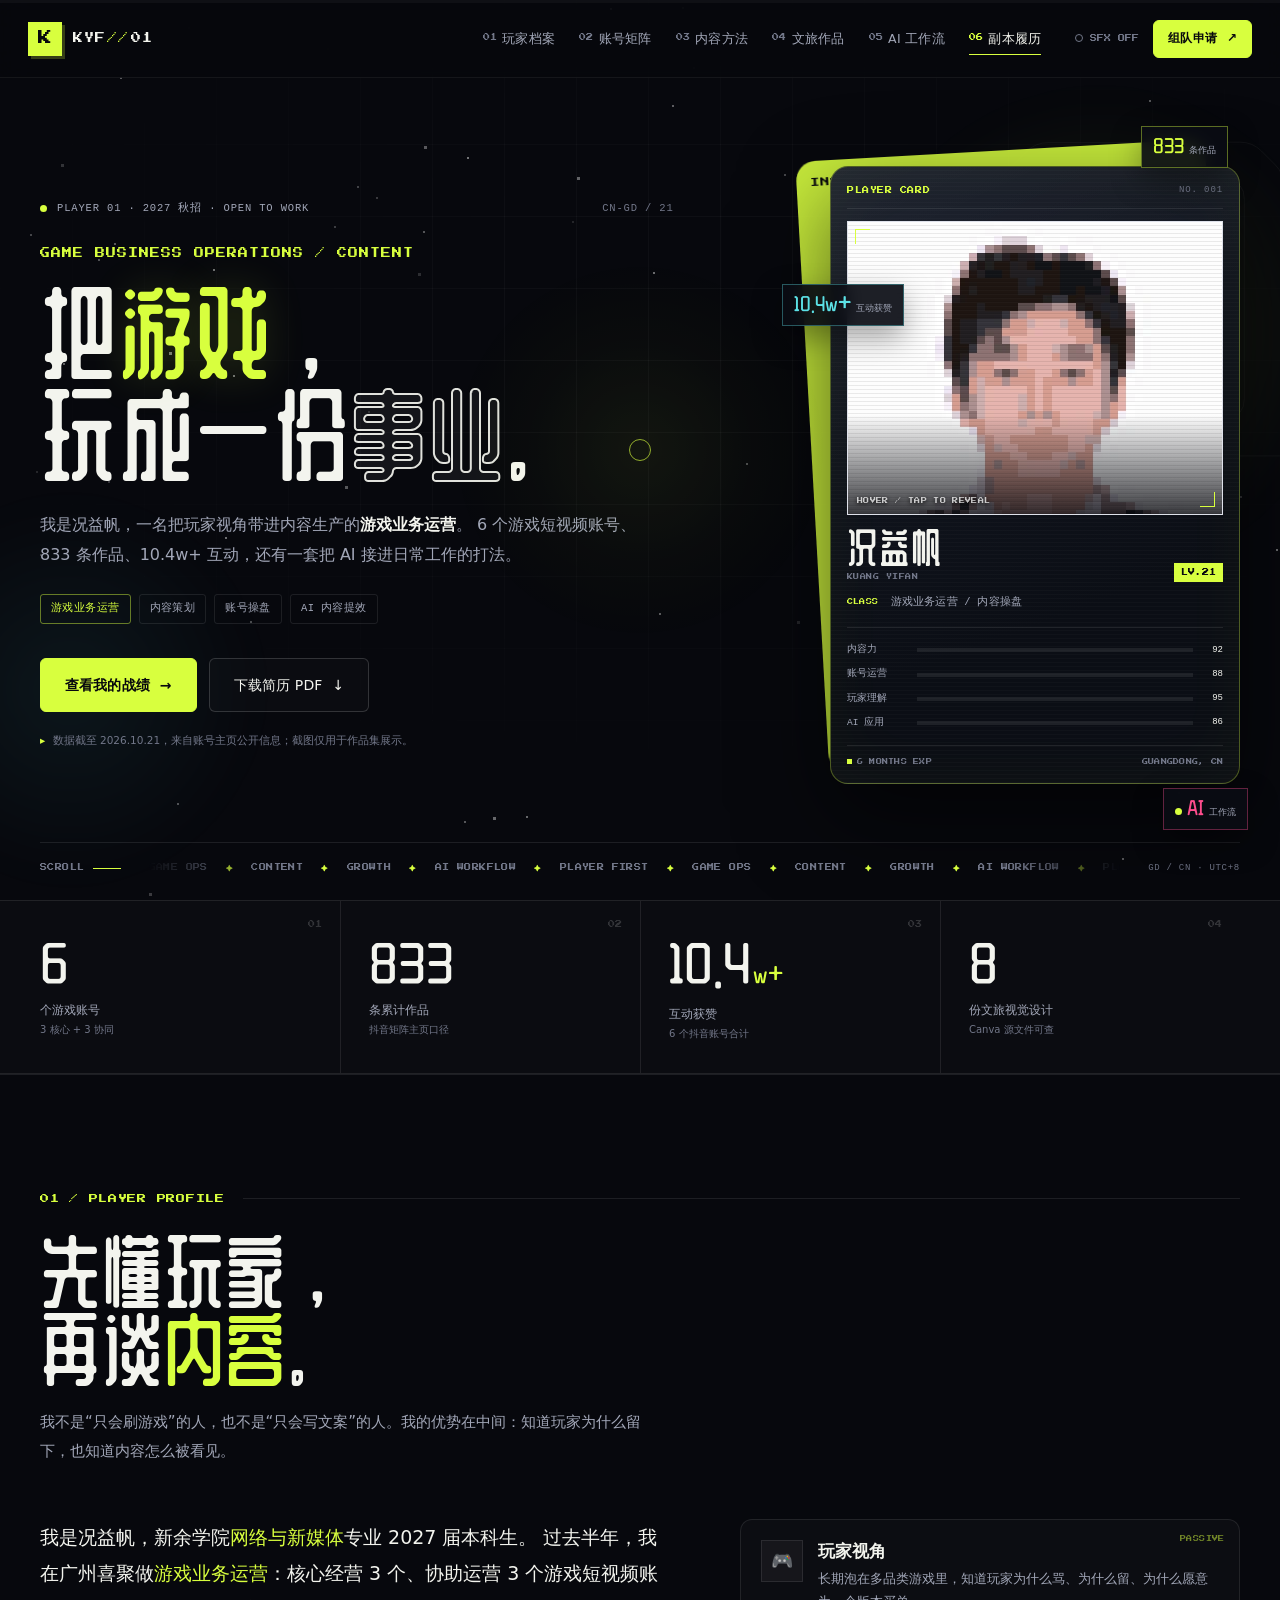
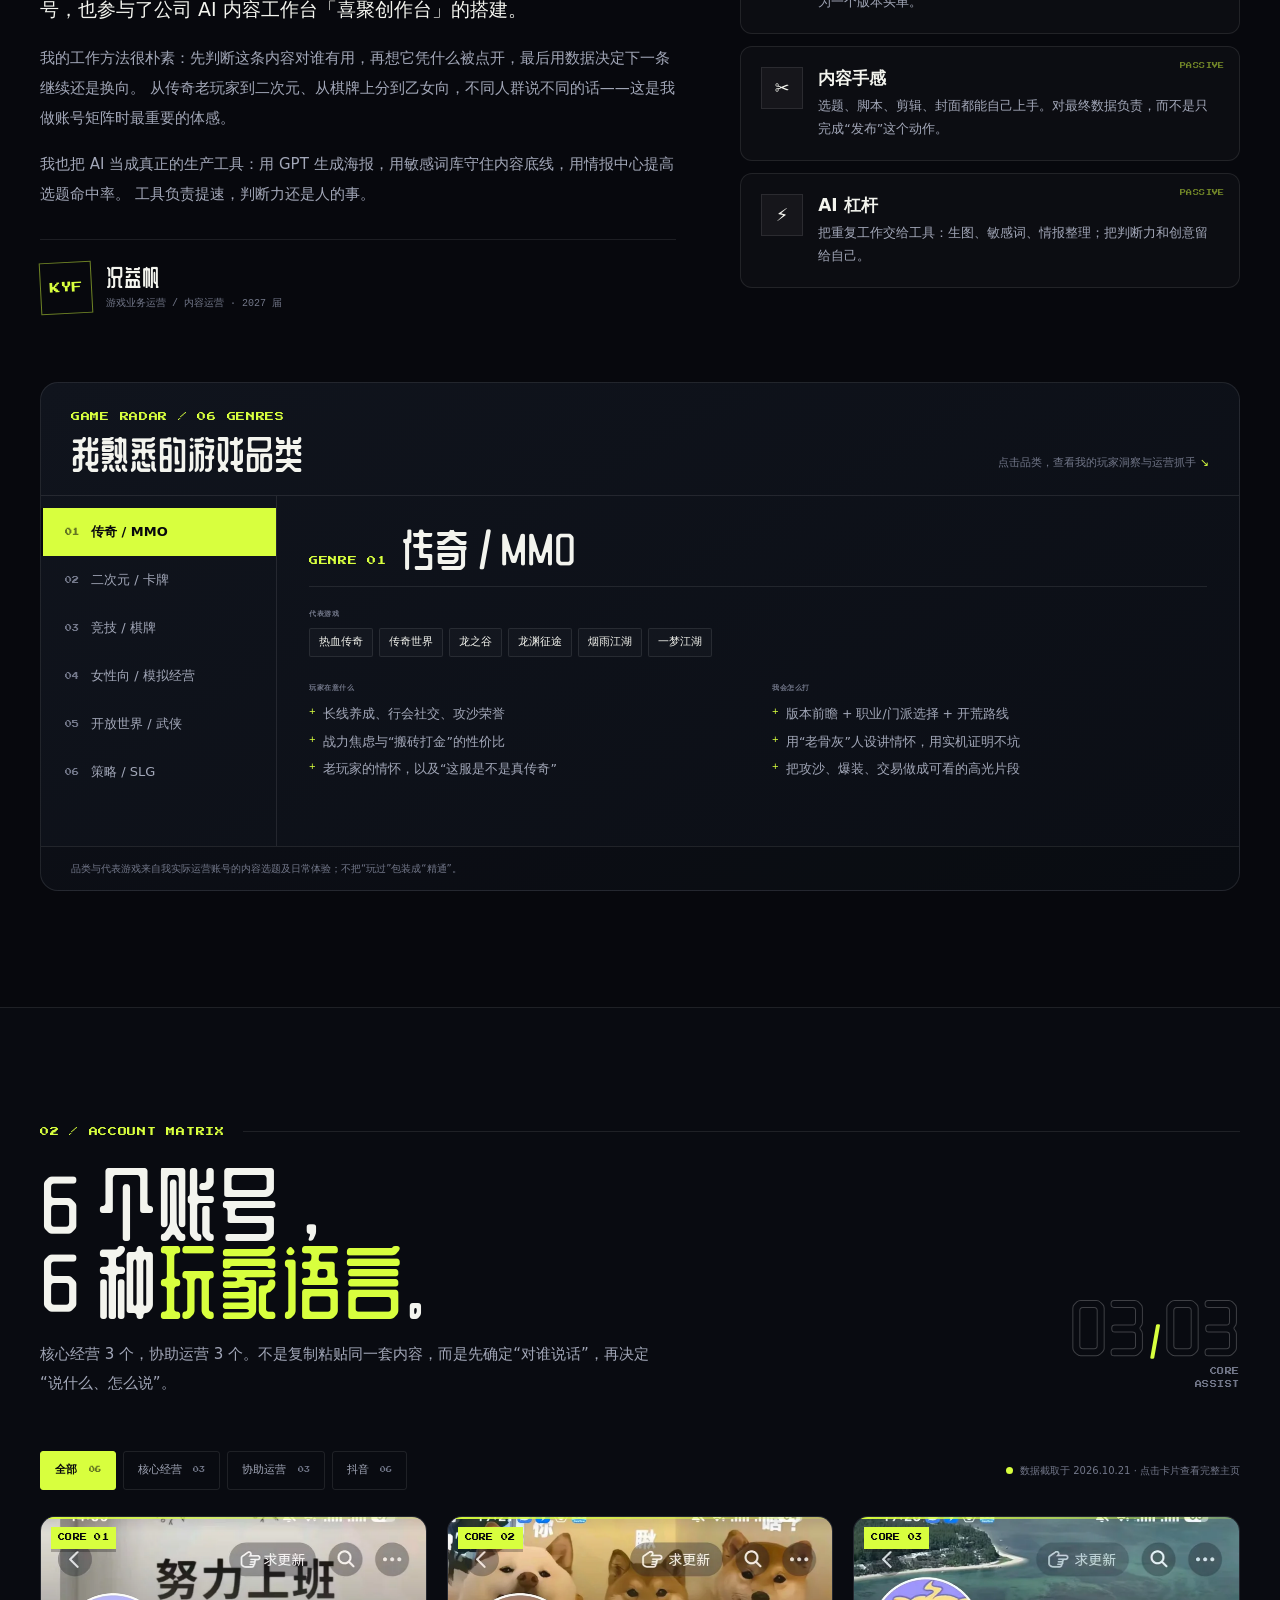
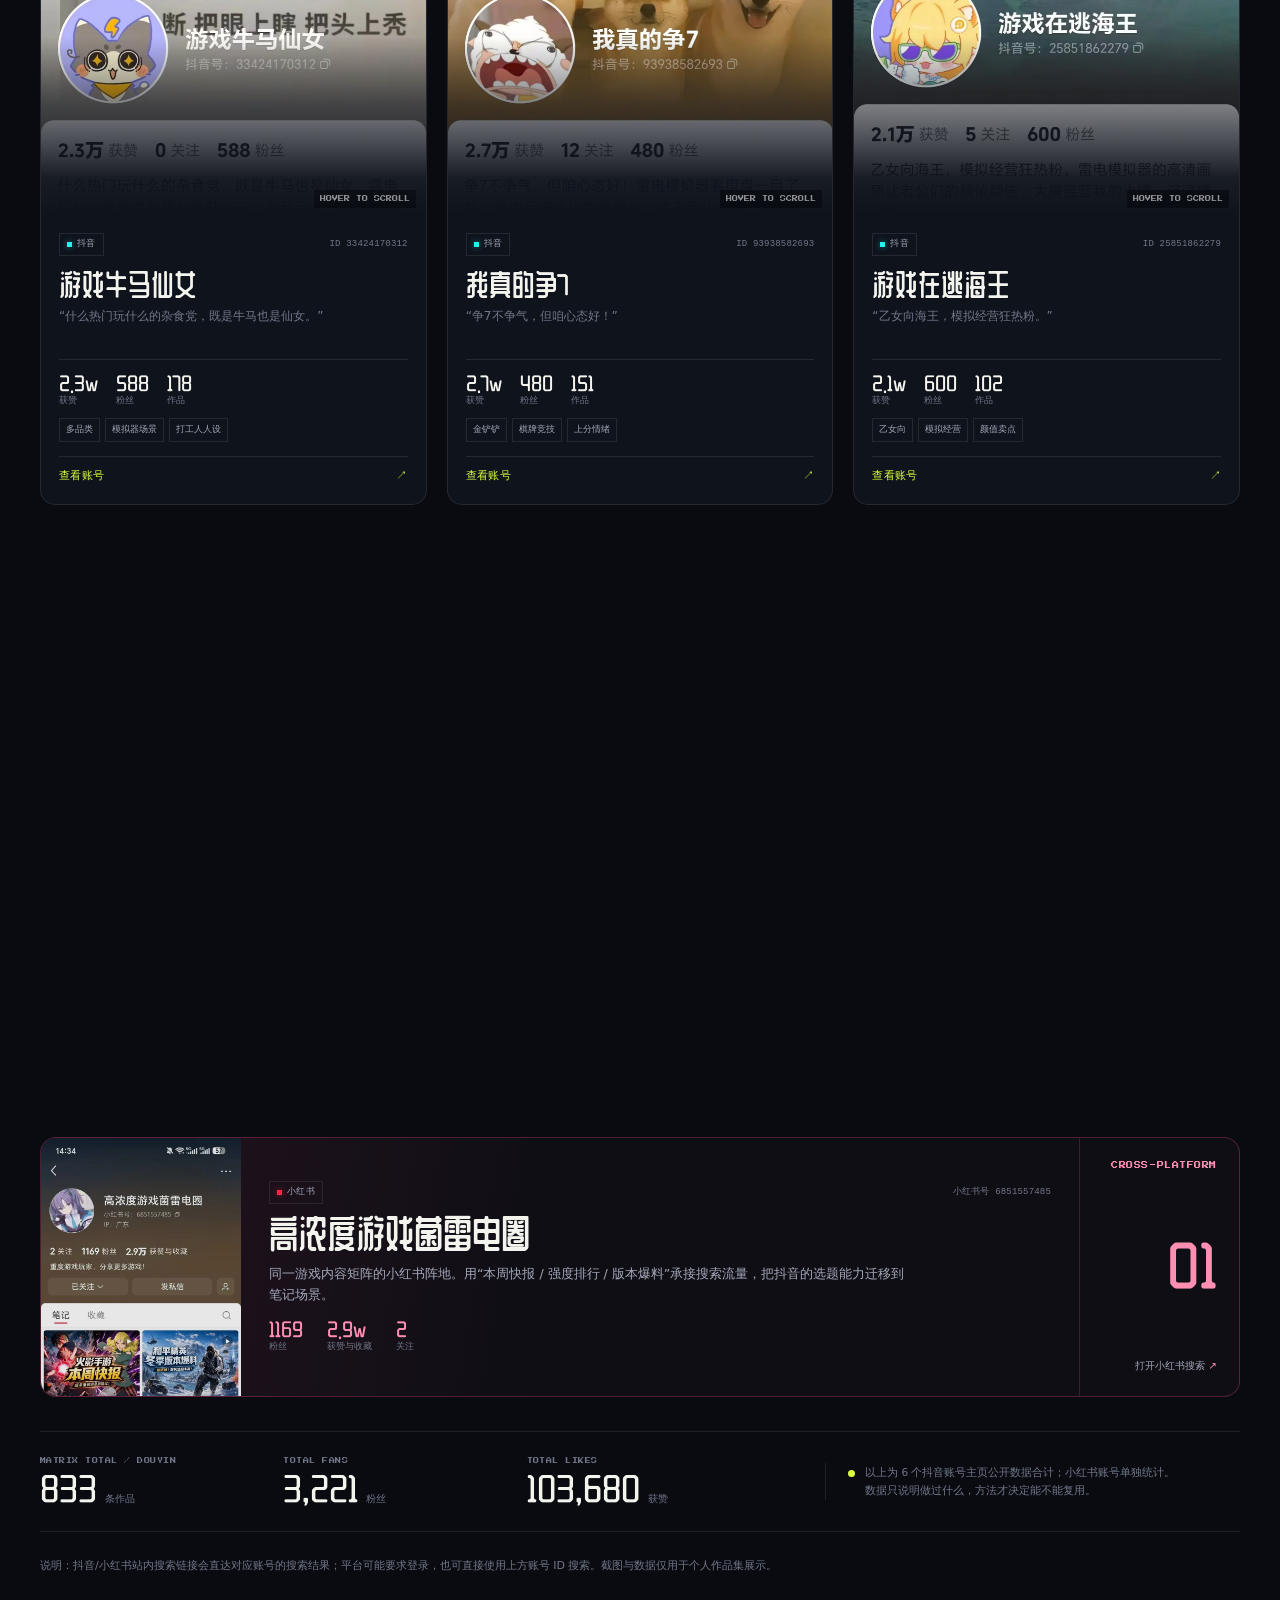
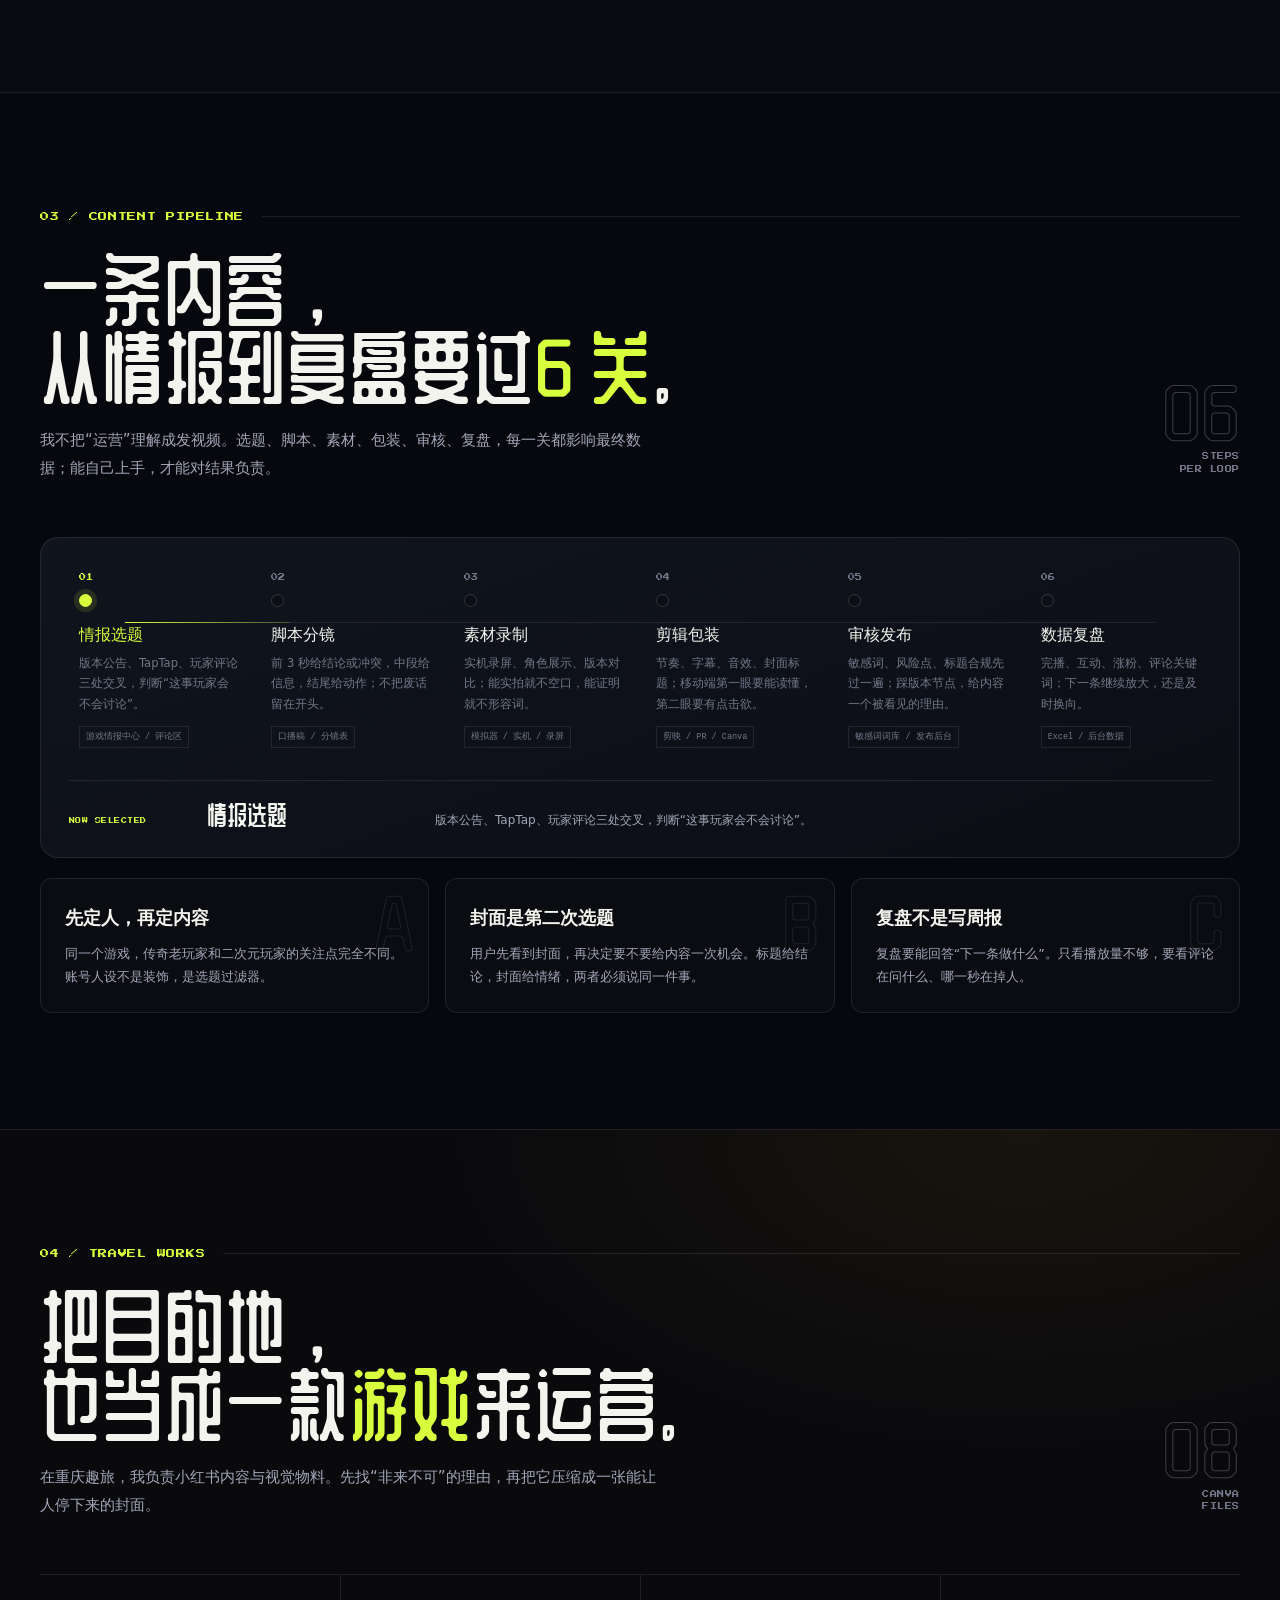
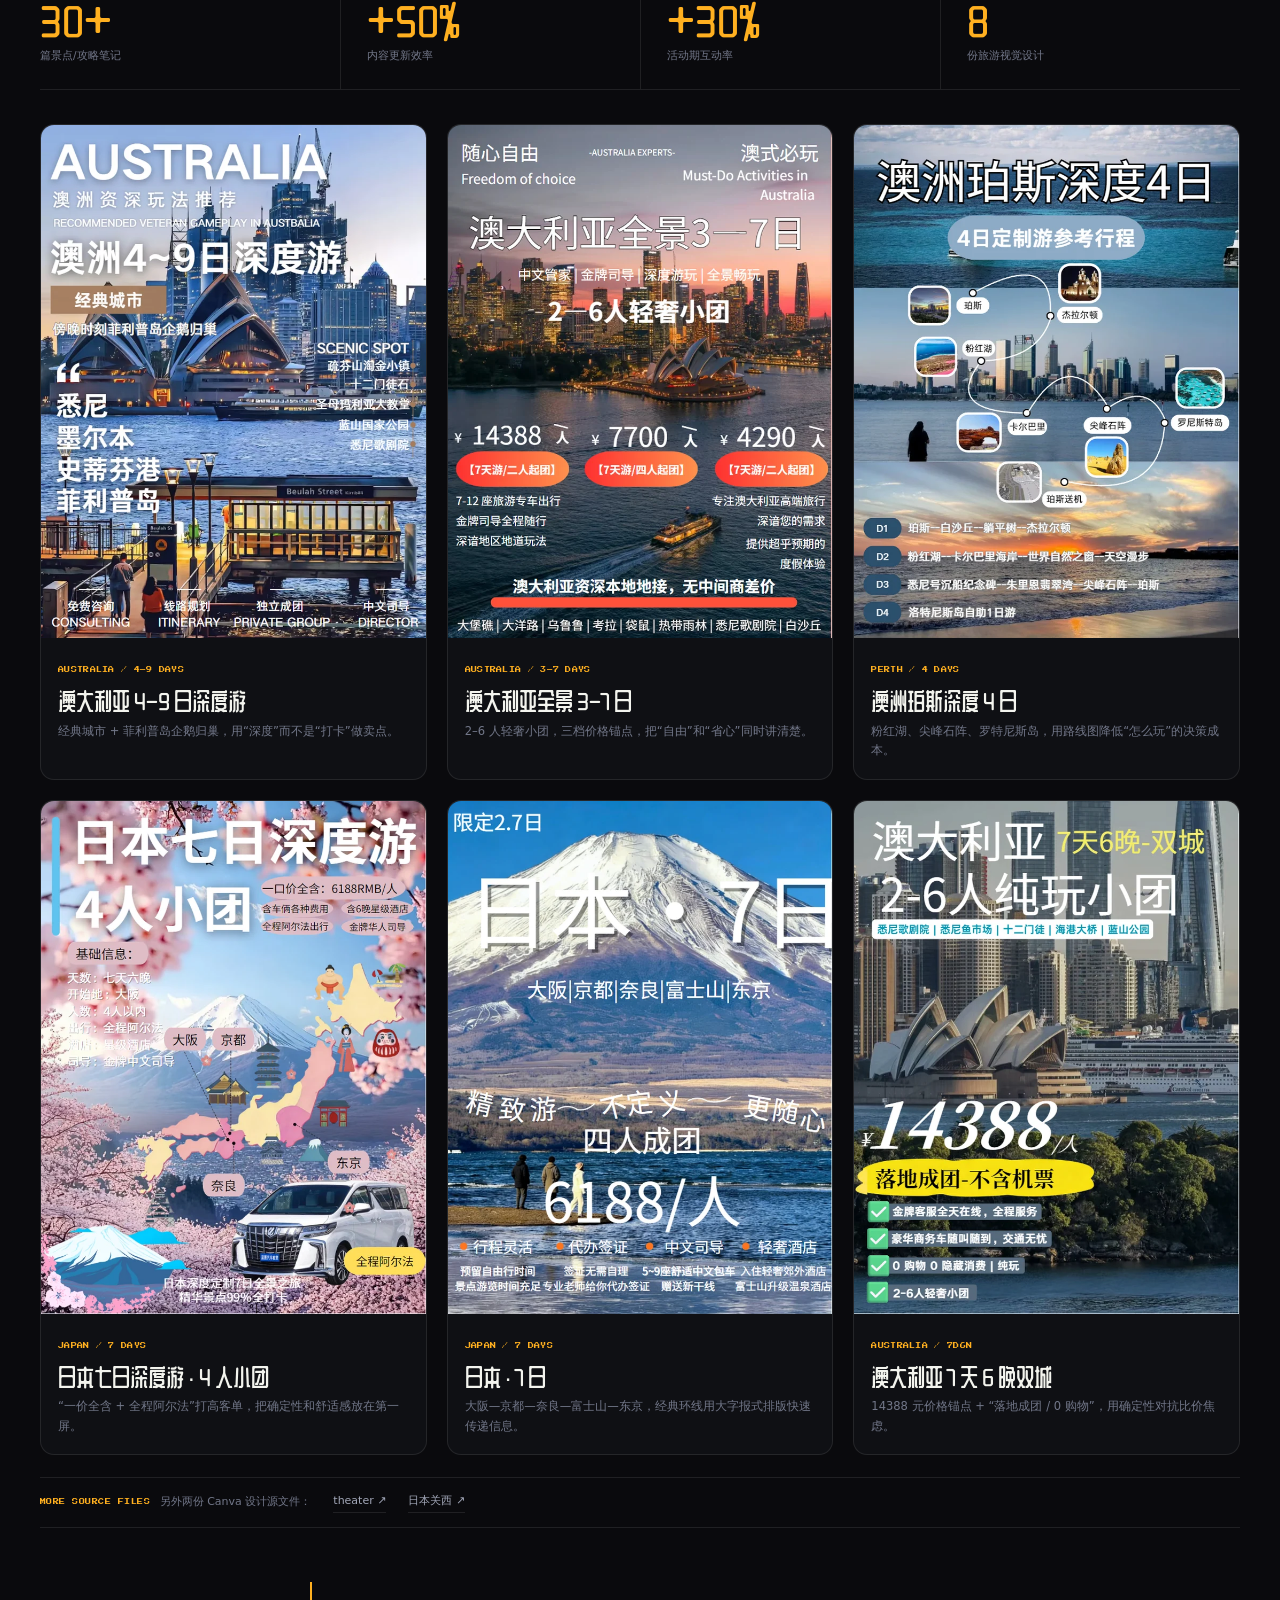
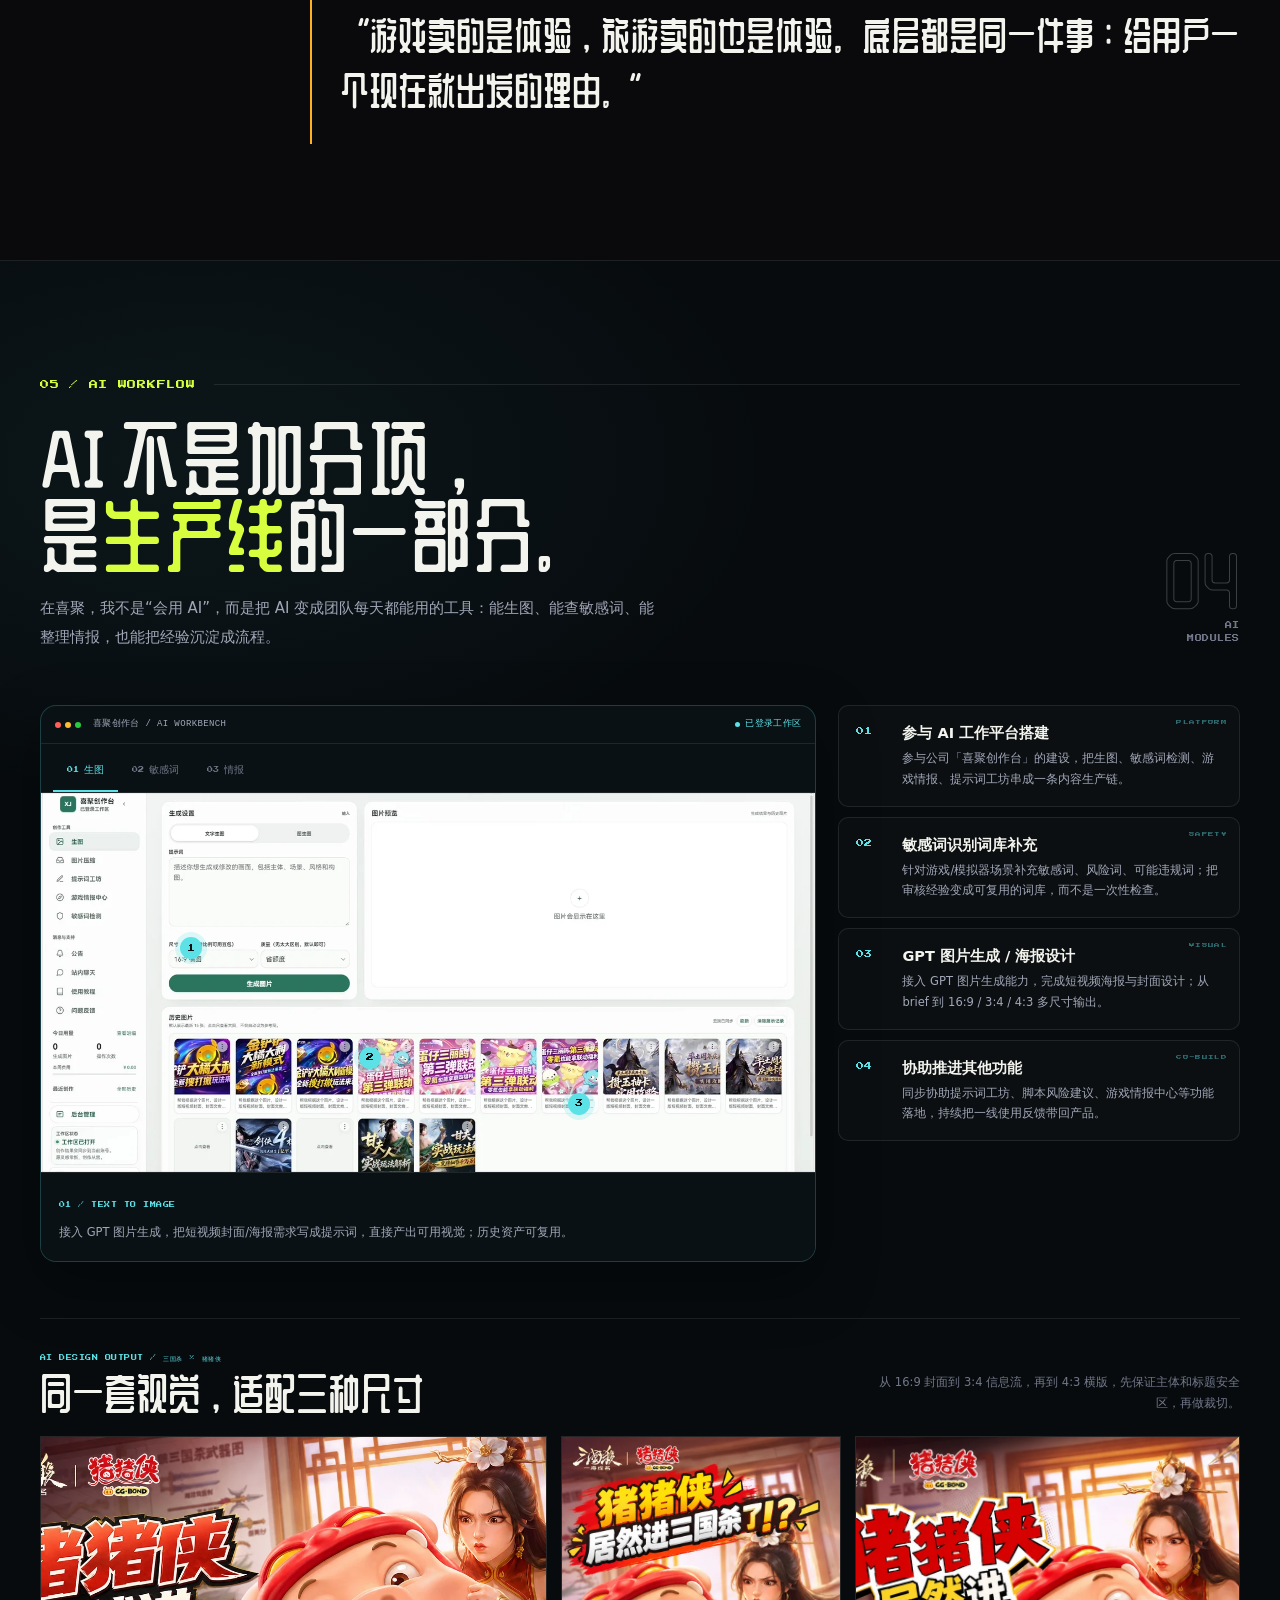
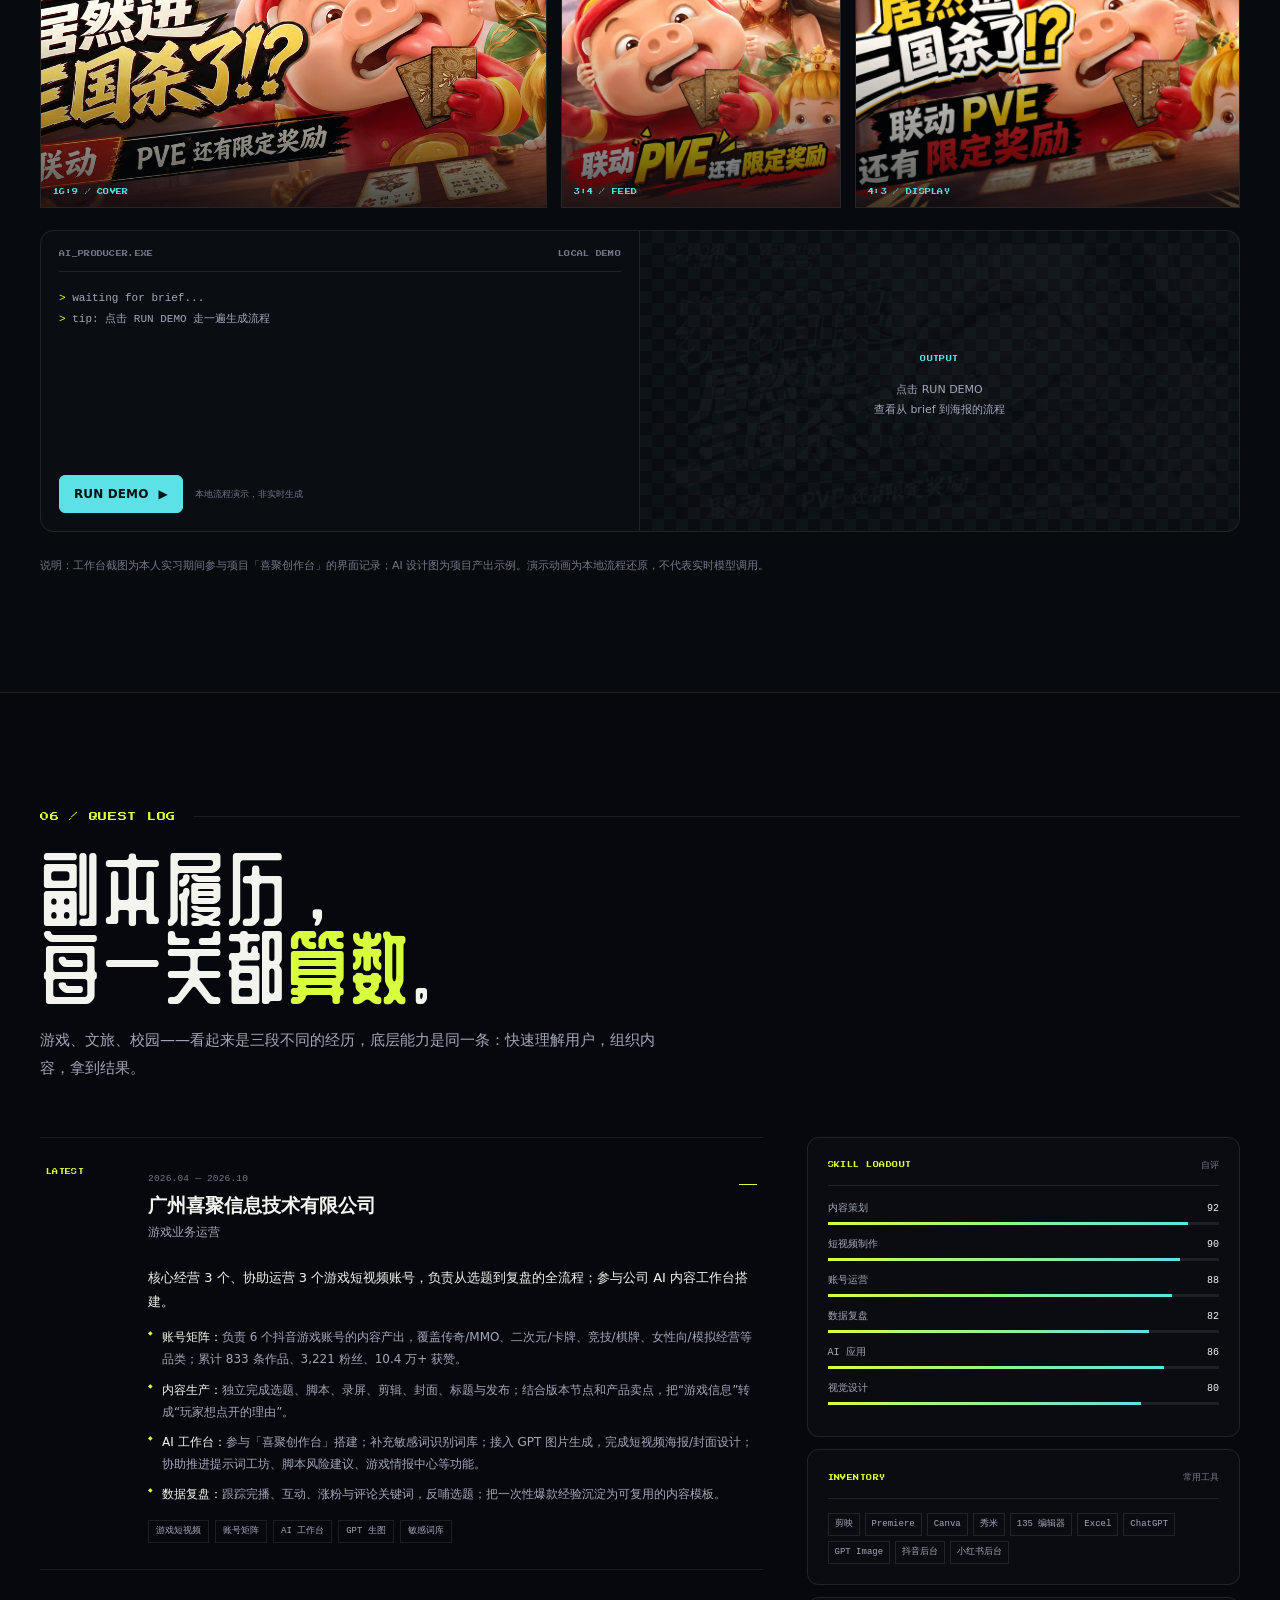
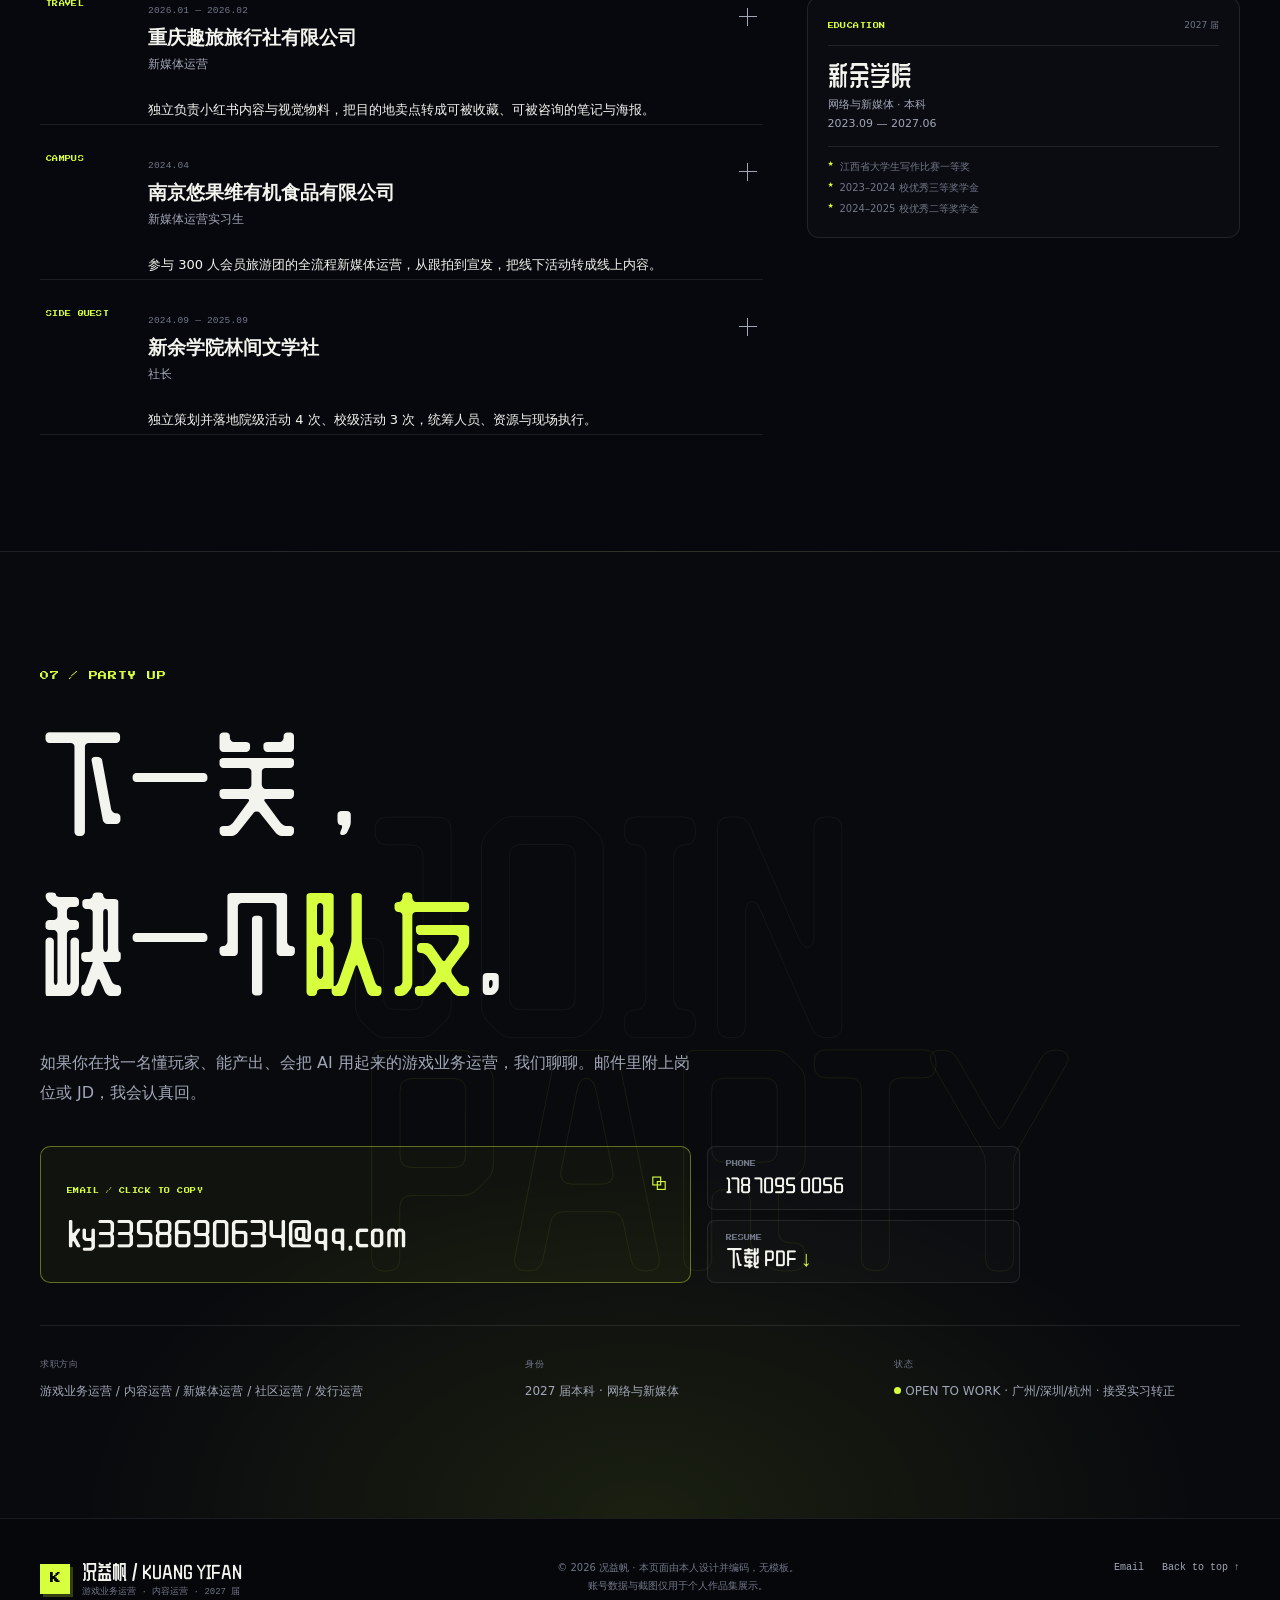
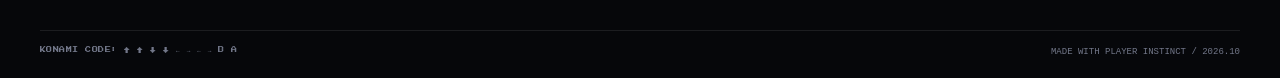
==== commit fd784544: "Update contact, resume and PDF" ====
--- a/index.html
+++ b/index.html
@@ -1004,9 +1004,9 @@
         </div>
 
         <div class="contact-meta reveal">
-          <div><span>求职方向</span><p>游戏业务运营 / 游戏内容运营 / 社区运营 / 发行运营</p></div>
+          <div><span>求职方向</span><p>游戏业务运营 / 内容运营 / 新媒体运营 / 社区运营 / 发行运营</p></div>
           <div><span>身份</span><p>2027 届本科 · 网络与新媒体</p></div>
-          <div><span>状态</span><p><i class="live-dot"></i> OPEN TO WORK · 到岗时间可沟通</p></div>
+          <div><span>状态</span><p><i class="live-dot"></i> OPEN TO WORK · 广州/深圳/杭州 · 接受实习转正</p></div>
         </div>
 
         <div class="cheat-note" id="cheatNote" aria-live="polite">
--- a/assets/css/style.css
+++ b/assets/css/style.css
@@ -1,4 +1,4 @@
-/* ==========================================================================
+﻿/* ==========================================================================
    况益帆 · 游戏业务运营作品集
    Hand-built, no framework. Dark arcade / HUD direction.
    ========================================================================== */
@@ -923,7 +923,6 @@
   height: 100%;
   object-fit: cover;
   object-position: center 18%;
-  clip-path: inset(0 2.5% 0 0);
   transition: opacity 0.35s ease, transform 0.7s var(--ease);
 }
 
@@ -4116,3 +4115,4 @@
   .shot-hint { display: none; }
 }
 
+
